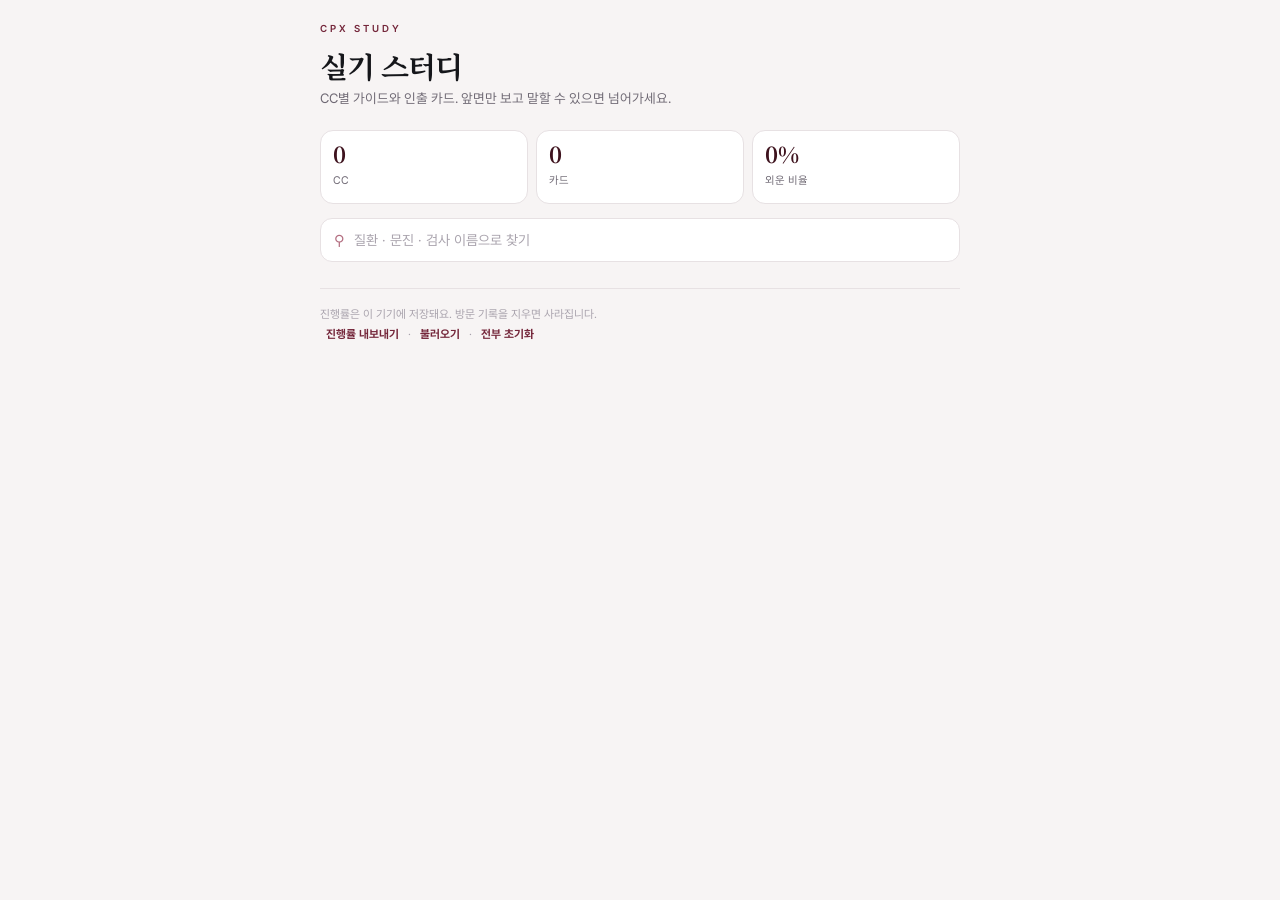
==== cards.html @ d7cd7d17 "Add files via upload" ====
<!doctype html>
<html lang="ko">
<head>
<meta charset="utf-8">
<meta name="viewport" content="width=device-width,initial-scale=1,viewport-fit=cover">
<meta name="theme-color" content="#F7F4F4">
<title>CPX Study — 카드</title>
<link rel="manifest" href="manifest.webmanifest">
<link rel="apple-touch-icon" href="icons/icon-192.png">
<meta name="apple-mobile-web-app-capable" content="yes">
<link rel="stylesheet" href="assets/style.css">
</head>
<body>

<div class="bar"><div class="in">
  <a class="bk" id="bk" href="index.html">&#8249;</a>
  <div><div class="ti" id="dTitle"></div><div class="sb" id="dCC"></div></div>
  <span class="rt"><b id="cur">1</b> / <span id="tot">1</span></span>
</div><div class="pips" id="pips"></div></div>

<div class="stage"><div class="card" id="card">
  <div class="face" id="face"></div>
  <div class="back">
    <div class="bh"><span class="g" id="bg"></span><span class="n" id="bn"></span>
      <span class="c" id="bc"></span></div>
    <div class="bd" id="bd"></div>
  </div>
</div></div>

<div class="bot">
  <div class="row">
    <button class="b ar" id="prev">&#8249;</button>
    <button class="b mn" id="flip">뒤집기</button>
    <button class="b ar" id="next">&#8250;</button>
  </div>
  <div class="row">
    <button class="b n" id="mNo">다시</button>
    <button class="b y" id="mYes">외웠다</button>
  </div>
  <div class="row">
    <button class="b sm" id="shuf">섞기</button>
    <button class="b sm" id="only">다시 볼 것만</button>
    <button class="b sm" id="rst">이 덱 초기화</button>
  </div>
</div>

<div class="fin" id="fin"><div class="in">
  <div class="n" id="finN"></div><h3 id="finT"></h3><p id="finP"></p>
  <div class="ls" id="finL"></div>
  <button class="b mn" id="finB" style="width:100%;margin-bottom:8px"></button>
  <button class="b" id="finH" style="width:100%">덱 목록으로</button>
</div></div>

<script type="module">
import { $, $$, loadIndex, loadCC, getCard, setCard, resetDeck, qs, registerSW }
  from './assets/store.js';
registerSW();

const ccId = qs('cc');
const dIdx = +(qs('d') || 0);
const startAt = qs('i') !== null ? +qs('i') : 0;
let meta = null, deckDef = null, base = [], deck = [], i = 0, only = false;
const card = $('#card');

(async () => {
  const idx = await loadIndex();
  idx.parts.forEach(p => p.ccs.forEach(c => { if (c.id === ccId) meta = c; }));
  if (!meta) { location.href = 'index.html'; return; }
  const data = await loadCC(ccId);
  deckDef = data.decks[dIdx];
  if (!deckDef) { location.href = 'decks.html?cc=' + ccId; return; }
  document.title = `${deckDef.t} — CPX ${meta.num}`;
  $('#dTitle').textContent = deckDef.t;
  $('#dCC').textContent = `CPX ${meta.num} ${meta.title}`;
  $('#bk').href = 'decks.html?cc=' + ccId;
  base = deckDef.cards.map((c, n) => ({ c, n }));
  deck = base.slice();
  i = Math.max(0, Math.min(startAt, deck.length - 1));
  draw();
})();

function pips() {
  $('#pips').innerHTML = deck.map((e, n) => {
    const s = getCard(ccId, dIdx, e.n);
    let k = '';
    if (s.ok === true) k = 'ok'; else if (s.ok === false) k = 'no'; else if (s.seen) k = 'seen';
    return `<i class="${k}${n === i ? ' cur' : ''}" data-n="${n}"></i>`;
  }).join('');
  $$('#pips i').forEach(p => p.addEventListener('click', () => { i = +p.dataset.n; draw(); }));
}
function draw() {
  const e = deck[i], c = e.c, s = getCard(ccId, dIdx, e.n), f = c.f;
  card.classList.remove('flip', 'ok', 'no');
  if (s.ok === true) card.classList.add('ok');
  if (s.ok === false) card.classList.add('no');
  $('#face').innerHTML =
    `<div class="kk">${f.kk}</div><div class="big ${f.cls}">${f.big}</div>` +
    (f.nm ? `<div class="nm">${f.nm}</div>` : '') +
    (f.mt ? `<div class="mt">${f.mt}</div>` : '') +
    `<div class="go">탭하면 답이 나와요</div>`;
  $('#bg').textContent = c.t; $('#bn').textContent = c.n || ''; $('#bc').textContent = c.c || '';
  $('#bd').innerHTML = (f.chips && f.chips.length
    ? `<div class="sum"><div class="sl">이 카드의 뼈대 ${f.chips.length}개</div>
       <div class="chips">${f.chips.map(x => `<span>${x}</span>`).join('')}</div></div>` : '') + c.b;
  $('#bd').scrollTop = 0;
  $('#cur').textContent = i + 1; $('#tot').textContent = deck.length;
  $('#prev').disabled = (i === 0); $('#next').disabled = (i === deck.length - 1);
  pips();
}
function flip() {
  card.classList.toggle('flip');
  if (card.classList.contains('flip')) {
    const e = deck[i], s = getCard(ccId, dIdx, e.n);
    setCard(ccId, dIdx, e.n, { seen: 1, ok: s.ok });
    pips();
  }
}
$('#face').addEventListener('click', flip);
$('#flip').addEventListener('click', flip);
function go(d) {
  if (i + d < 0 || i + d >= deck.length) { if (d > 0) finish(); return; }
  card.classList.add(d > 0 ? 'sL' : 'sR');
  setTimeout(() => { i += d; draw(); card.classList.remove('sL', 'sR'); }, 170);
}
$('#prev').addEventListener('click', () => go(-1));
$('#next').addEventListener('click', () => go(1));
function mark(v) {
  setCard(ccId, dIdx, deck[i].n, { seen: 1, ok: v });
  if (i === deck.length - 1) { pips(); finish(); } else go(1);
}
$('#mYes').addEventListener('click', () => mark(true));
$('#mNo').addEventListener('click', () => mark(false));

let x0 = null, y0 = null;
card.addEventListener('touchstart', e => { x0 = e.touches[0].clientX; y0 = e.touches[0].clientY; }, { passive: true });
card.addEventListener('touchend', e => {
  if (x0 === null) return;
  const dx = e.changedTouches[0].clientX - x0, dy = e.changedTouches[0].clientY - y0;
  if (Math.abs(dx) > 52 && Math.abs(dx) > Math.abs(dy) * 1.6) go(dx < 0 ? 1 : -1);
  x0 = null;
}, { passive: true });
document.addEventListener('keydown', e => {
  if (e.key === 'ArrowRight') go(1);
  if (e.key === 'ArrowLeft') go(-1);
  if (e.key === ' ') { e.preventDefault(); flip(); }
  if (e.key === 'Escape') location.href = 'decks.html?cc=' + ccId;
});

$('#shuf').addEventListener('click', () => {
  deck = deck.map(v => [Math.random(), v]).sort((a, b) => a[0] - b[0]).map(v => v[1]);
  i = 0; draw();
});
$('#only').addEventListener('click', () => {
  const f = base.filter(e => getCard(ccId, dIdx, e.n).ok === false);
  if (!only && !f.length) return;
  only = !only;
  $('#only').classList.toggle('act', only);
  deck = only ? f : base.slice(); i = 0; draw();
});
$('#rst').addEventListener('click', () => {
  resetDeck(ccId, dIdx);
  deck = base.slice(); i = 0; only = false;
  $('#only').classList.remove('act'); $('#fin').classList.remove('show'); draw();
});

function finish() {
  const bad = base.filter(e => getCard(ccId, dIdx, e.n).ok === false);
  const done = base.filter(e => getCard(ccId, dIdx, e.n).ok === true).length;
  $('#finN').textContent = Math.round(done / base.length * 100) + '%';
  $('#finT').textContent = bad.length ? '아직 안 붙은 카드가 있어요' : deckDef.t + ' 완주';
  $('#finP').textContent = bad.length
    ? '아래 카드만 다시 돌면 돼요. 앞면만 보고 전부 말할 수 있으면 넘어가세요.'
    : '섞기로 한 번 더 돌면 순서 의존이 빠져요.';
  $('#finL').innerHTML = bad.map(e => e.c.t).join(' · ');
  $('#finB').textContent = bad.length ? '다시 볼 것만 돌기' : '섞어서 한 번 더';
  $('#fin').classList.add('show');
}
$('#finB').addEventListener('click', () => {
  $('#fin').classList.remove('show');
  const bad = base.filter(e => getCard(ccId, dIdx, e.n).ok === false);
  if (bad.length) { only = true; $('#only').classList.add('act'); deck = bad; i = 0; draw(); }
  else $('#shuf').click();
});
$('#finH').addEventListener('click', () => location.href = 'decks.html?cc=' + ccId);
</script>
</body>
</html>
---- assets/style.css ----
/* 자체 호스팅 폰트 — 오프라인에서도 동일하게 보이도록 */
@font-face{font-family:'Pretendard';font-style:normal;font-weight:400;
  font-display:swap;src:url('fonts/Pretendard-400.woff2') format('woff2')}
@font-face{font-family:'Pretendard';font-style:normal;font-weight:500;
  font-display:swap;src:url('fonts/Pretendard-500.woff2') format('woff2')}
@font-face{font-family:'Pretendard';font-style:normal;font-weight:700;
  font-display:swap;src:url('fonts/Pretendard-700.woff2') format('woff2')}
@font-face{font-family:'Pretendard';font-style:normal;font-weight:800;
  font-display:swap;src:url('fonts/Pretendard-800.woff2') format('woff2')}
@font-face{font-family:'Noto Serif KR';font-style:normal;font-weight:500;
  font-display:swap;src:url('fonts/NotoSerifKR-500.woff2') format('woff2')}
@font-face{font-family:'Noto Serif KR';font-style:normal;font-weight:700;
  font-display:swap;src:url('fonts/NotoSerifKR-700.woff2') format('woff2')}

:root{
  --burg:#74263A; --burgD:#3E131E; --burgL:#B36E80;
  --ink:#15161A; --soft:#6E6873; --faint:#A8A2AC;
  --paper:#F7F4F4; --card:#FFF; --rule:#E7E1E3; --hair:#F2EDEF; --tint:#F8F0F2;
  --ok:#2C6B4C; --okB:#E9F3EE; --no:#B4553F; --noB:#FAEFEC;
  --sf:'Noto Serif KR',serif;
  --sn:'Pretendard','Pretendard Variable',-apple-system,BlinkMacSystemFont,system-ui,sans-serif;
}
*{box-sizing:border-box;-webkit-tap-highlight-color:transparent}
html,body{height:100%}
body{margin:0;background:var(--paper);color:var(--ink);font-family:var(--sn);
  font-size:16px;line-height:1.6;word-break:keep-all;
  display:flex;flex-direction:column;overflow:hidden}
button,input{font-family:inherit}
button{cursor:pointer;border:0;background:none;color:inherit}
a{color:inherit;text-decoration:none}
.hide{display:none!important}
.scroll{flex:1;overflow-y:auto;-webkit-overflow-scrolling:touch;
  padding:calc(20px + env(safe-area-inset-top)) 20px calc(26px + env(safe-area-inset-bottom))}
.w{max-width:640px;margin:0 auto}

/* ── 헤더 ── */
.bar{flex:0 0 auto;background:rgba(247,244,244,.94);backdrop-filter:saturate(180%) blur(14px);
  border-bottom:1px solid var(--rule);padding:calc(10px + env(safe-area-inset-top)) 20px 10px}
.bar .in{max-width:640px;margin:0 auto;display:flex;align-items:center;gap:10px}
.bk{font-size:20px;color:var(--burgD);line-height:1;padding-right:2px}
.bar .ti{font-family:var(--sf);font-size:14px;font-weight:700;letter-spacing:-.01em}
.bar .sb{font-size:11px;color:var(--faint);margin-top:-1px}
.bar .rt{margin-left:auto;font-size:12px;color:var(--soft);font-variant-numeric:tabular-nums}

/* ── 홈 ── */
.kick{font-size:10px;font-weight:800;letter-spacing:.3em;color:var(--burg)}
h1.big{font-family:var(--sf);font-size:29px;font-weight:700;margin:12px 0 5px;
  line-height:1.22;letter-spacing:-.025em}
.sub{color:var(--soft);font-size:13.5px;margin:0}
.ov{display:flex;gap:8px;margin:20px 0 8px}
.ov div{flex:1;background:#fff;border:1px solid var(--rule);border-radius:13px;padding:11px 12px}
.ov b{display:block;font-family:var(--sf);font-size:22px;font-weight:700;color:var(--burgD);line-height:1.1}
.ov span{font-size:11px;color:var(--soft)}
.search{display:flex;align-items:center;gap:8px;background:#fff;border:1px solid var(--rule);
  border-radius:12px;padding:10px 13px;margin:14px 0 20px}
.search input{flex:1;border:0;outline:0;font-size:14px;background:none;color:var(--ink)}
.search input::placeholder{color:var(--faint)}
.search .ic{color:var(--burgL);font-size:14px}
.parth{display:flex;align-items:baseline;gap:8px;margin:26px 0 10px}
.parth em{font-family:var(--sf);font-style:normal;font-size:11px;font-weight:700;
  color:var(--burgL);letter-spacing:.14em}
.parth h2{font-family:var(--sf);font-size:17px;font-weight:700;margin:0;letter-spacing:-.02em}
.parth .cnt{margin-left:auto;font-size:11px;color:var(--faint)}
.tile{display:block;width:100%;text-align:left;background:#fff;border:1px solid var(--rule);
  border-radius:16px;padding:15px 17px;margin-bottom:9px;position:relative}
.tile:active{transform:scale(.995)}
.tile .n{font-family:var(--sf);font-size:11.5px;font-weight:700;color:var(--burgL);letter-spacing:.14em}
.tile h3{font-family:var(--sf);font-size:19px;font-weight:700;margin:5px 0 3px;letter-spacing:-.02em}
.tile p{font-size:12.5px;color:var(--soft);margin:0 0 10px;line-height:1.5}
.tile .pb{height:3px;border-radius:2px;background:var(--hair);overflow:hidden}
.tile .pb i{display:block;height:100%;background:var(--burg);width:0;transition:width .3s}
.tile .mt{display:flex;justify-content:space-between;margin-top:6px;font-size:11px;
  color:var(--faint);font-variant-numeric:tabular-nums}
.tile.soon{opacity:.5}
.tile .acts{display:flex;gap:7px;margin-top:11px}
.tile .acts span{font-size:11.5px;font-weight:700;padding:6px 11px;border-radius:8px;
  border:1px solid var(--rule);color:var(--burg)}
.foot{margin-top:26px;padding-top:16px;border-top:1px solid var(--rule);
  font-size:11.5px;color:var(--faint);line-height:1.7}
.foot button{color:var(--burg);font-weight:700;font-size:11.5px}

/* ── 검색 결과 ── */
.hit{background:#fff;border:1px solid var(--rule);border-radius:12px;padding:12px 14px;margin-bottom:8px}
.hit .loc{font-size:10px;font-weight:800;letter-spacing:.14em;color:var(--burgL);margin-bottom:5px}
.hit .t{font-size:14px;font-weight:700;margin-bottom:3px}
.hit .x{font-size:12.5px;color:var(--soft);line-height:1.5}
.hit mark{background:var(--tint);color:var(--burg);font-weight:700;padding:0 2px;border-radius:3px}

/* ── 카드 ── */
.pips{max-width:640px;margin:10px auto 0;display:flex;gap:3px}
.pips i{flex:1;height:3px;border-radius:2px;background:var(--rule);cursor:pointer}
.pips i.seen{background:var(--burgL)}.pips i.ok{background:var(--ok)}
.pips i.no{background:var(--no)}.pips i.cur{background:var(--burgD)}
.stage{flex:1 1 auto;position:relative;padding:14px 20px 6px;min-height:0}
.card{max-width:640px;height:100%;margin:0 auto;background:var(--card);border:1px solid var(--rule);
  border-radius:20px;overflow:hidden;display:flex;flex-direction:column;
  transition:transform .2s,opacity .2s}
.card.sL{transform:translateX(-26px);opacity:0}.card.sR{transform:translateX(26px);opacity:0}
.card.ok{border-color:#CBE0D4}.card.no{border-color:#EDD6CF}
.face{flex:1;display:flex;flex-direction:column;justify-content:center;align-items:center;
  text-align:center;padding:22px;cursor:pointer;overflow-y:auto}
.face .kk{font-size:9.5px;font-weight:800;letter-spacing:.28em;color:var(--burgL)}
.face .big{font-family:var(--sf);font-weight:700;color:var(--burgD);line-height:1.08;
  letter-spacing:-.035em;margin:13px 0 6px}
.face .big.xl{font-size:clamp(52px,18vw,86px)}
.face .big.lg{font-size:clamp(25px,7vw,34px)}
.face .big.md{font-size:clamp(18px,4.8vw,23px);line-height:1.44;font-weight:500}
.face .nm{font-size:14px;font-weight:700}
.face .mt{margin-top:14px;font-size:12.5px;color:var(--soft)}
.face .mt b{color:var(--burg)}
.face .go{margin-top:18px;font-size:11px;color:var(--faint);border:1px solid var(--rule);
  border-radius:99px;padding:6px 14px}
.back{flex:1;display:none;flex-direction:column;min-height:0}
.card.flip .face{display:none}.card.flip .back{display:flex}
.bh{flex:0 0 auto;display:flex;align-items:baseline;gap:9px;padding:15px 19px 10px;
  border-bottom:1px solid var(--hair)}
.bh .g{font-family:var(--sf);font-size:21px;font-weight:700;color:var(--burgD);line-height:1.15}
.bh .n{font-size:12px;font-weight:700;color:var(--soft)}
.bh .c{margin-left:auto;font-size:11px;color:var(--faint)}
.bd{flex:1 1 auto;overflow-y:auto;-webkit-overflow-scrolling:touch;padding:2px 19px 18px}
.sum{padding:12px 0 3px;border-bottom:1px solid var(--hair);margin-bottom:4px}
.sum .sl{font-size:9.5px;font-weight:800;letter-spacing:.16em;color:var(--burgL);margin-bottom:8px}
.chips{display:flex;flex-wrap:wrap;gap:5px}
.chips span{font-size:11.5px;font-weight:700;color:var(--burg);background:var(--tint);
  border-radius:7px;padding:5px 9px}
.grp{padding:12px 0;border-bottom:1px solid var(--hair)}
.grp:last-child{border-bottom:0}
.grp .gl{display:flex;align-items:center;gap:7px;margin-bottom:5px}
.grp .gt{font-size:11.5px;font-weight:800;letter-spacing:.05em;color:var(--burg)}
.gd{font-size:8.5px;font-weight:800;letter-spacing:.14em;padding:2px 6px;border-radius:4px}
.gd.MUST{color:#fff;background:var(--burg)}
.gd.SHOULD{color:var(--burg);background:var(--tint)}
.gd.DROP{color:var(--faint);background:var(--hair)}
.say{font-family:var(--sf);font-size:15.5px;font-weight:500;line-height:1.56;
  color:var(--burgD);margin:0 0 5px;letter-spacing:-.01em}
.why{font-size:12.5px;color:var(--soft);line-height:1.55;margin:0}
.pp{font-size:13.5px;line-height:1.64;margin:0 0 9px}.pp b{color:var(--burg)}
.lead{font-family:var(--sf);font-size:17px;font-weight:600;line-height:1.55;
  color:var(--burgD);margin:12px 0 10px}
.kv{display:flex;gap:10px;padding:9px 0;border-bottom:1px solid var(--hair);font-size:13px}
.kv:last-child{border-bottom:0}
.kv b{flex:0 0 92px;color:var(--burg);font-weight:700;font-size:12px;padding-top:1px}
.ol{margin:3px 0 0;padding-left:18px}
.ol li{font-size:13px;line-height:1.58;margin-bottom:2px}
.note{margin-top:11px;padding:11px 13px;background:var(--tint);border-radius:10px;
  font-size:12.5px;line-height:1.55;color:var(--burgD)}
.note b{color:var(--burg)}
.bd table{border-collapse:collapse;width:100%;font-size:12.5px;margin:10px 0 6px}
.bd th{font-size:9.5px;font-weight:800;letter-spacing:.12em;color:var(--burg);text-align:left;
  padding:0 9px 5px 0;border-bottom:1.4px solid var(--burg)}
.bd td{padding:7px 9px 7px 0;border-bottom:1px solid var(--hair);vertical-align:top;line-height:1.5}
.bd figure{margin:10px 0 6px;text-align:center}
.bd figure svg{width:100%;height:auto}
.bd figcaption{font-size:11px;color:var(--soft);margin-top:5px}

/* ── 하단 컨트롤 ── */
.bot{flex:0 0 auto;padding:7px 20px calc(11px + env(safe-area-inset-bottom))}
.row{max-width:640px;margin:0 auto;display:flex;gap:7px}
.row+.row{margin-top:7px}
.b{flex:1;font-size:13px;font-weight:700;padding:12px 0;border-radius:12px;
  border:1px solid var(--rule);background:#fff;color:var(--soft);text-align:center}
.b.ar{flex:0 0 52px;font-size:17px;color:var(--burgD)}
.b.mn{background:var(--burgD);color:#fff;border-color:var(--burgD)}
.b.y{color:var(--ok);border-color:#CBE0D4;background:var(--okB)}
.b.n{color:var(--no);border-color:#EDD6CF;background:var(--noB)}
.b.sm{font-size:11.5px;font-weight:600;padding:8px 0}
.b.act{background:var(--burg);color:#fff;border-color:var(--burg)}
.b[disabled]{opacity:.32}

/* ── 완주 ── */
.fin{position:fixed;inset:0;background:rgba(247,244,244,.97);z-index:90;display:none;
  place-items:center;padding:26px}
.fin.show{display:grid}
.fin .in{max-width:400px;text-align:center;width:100%}
.fin .n{font-family:var(--sf);font-size:52px;font-weight:700;color:var(--burg);line-height:1}
.fin h3{font-family:var(--sf);font-size:19px;margin:12px 0 7px}
.fin p{font-size:13px;color:var(--soft);margin:0 0 16px;line-height:1.6}
.fin .ls{font-size:12.5px;color:var(--no);font-weight:700;margin-bottom:18px;line-height:1.7}

/* ── 가이드 뷰어 ── */
.frame{flex:1;border:0;width:100%;background:#fff}

/* ── 설치 안내 ── */
.install{position:fixed;left:14px;right:14px;bottom:calc(14px + env(safe-area-inset-bottom));
  z-index:80;background:#fff;border:1px solid var(--rule);border-radius:14px;
  padding:14px 16px;box-shadow:0 6px 24px rgba(0,0,0,.08);display:none}
.install.show{display:block}
.install p{margin:0 0 10px;font-size:13px;line-height:1.55}
.install b{color:var(--burg)}
.install .r{display:flex;gap:7px}
.install button{flex:1;font-size:12.5px;font-weight:700;padding:9px;border-radius:10px;
  border:1px solid var(--rule);background:#fff;color:var(--soft)}
.install button.p{background:var(--burgD);color:#fff;border-color:var(--burgD)}
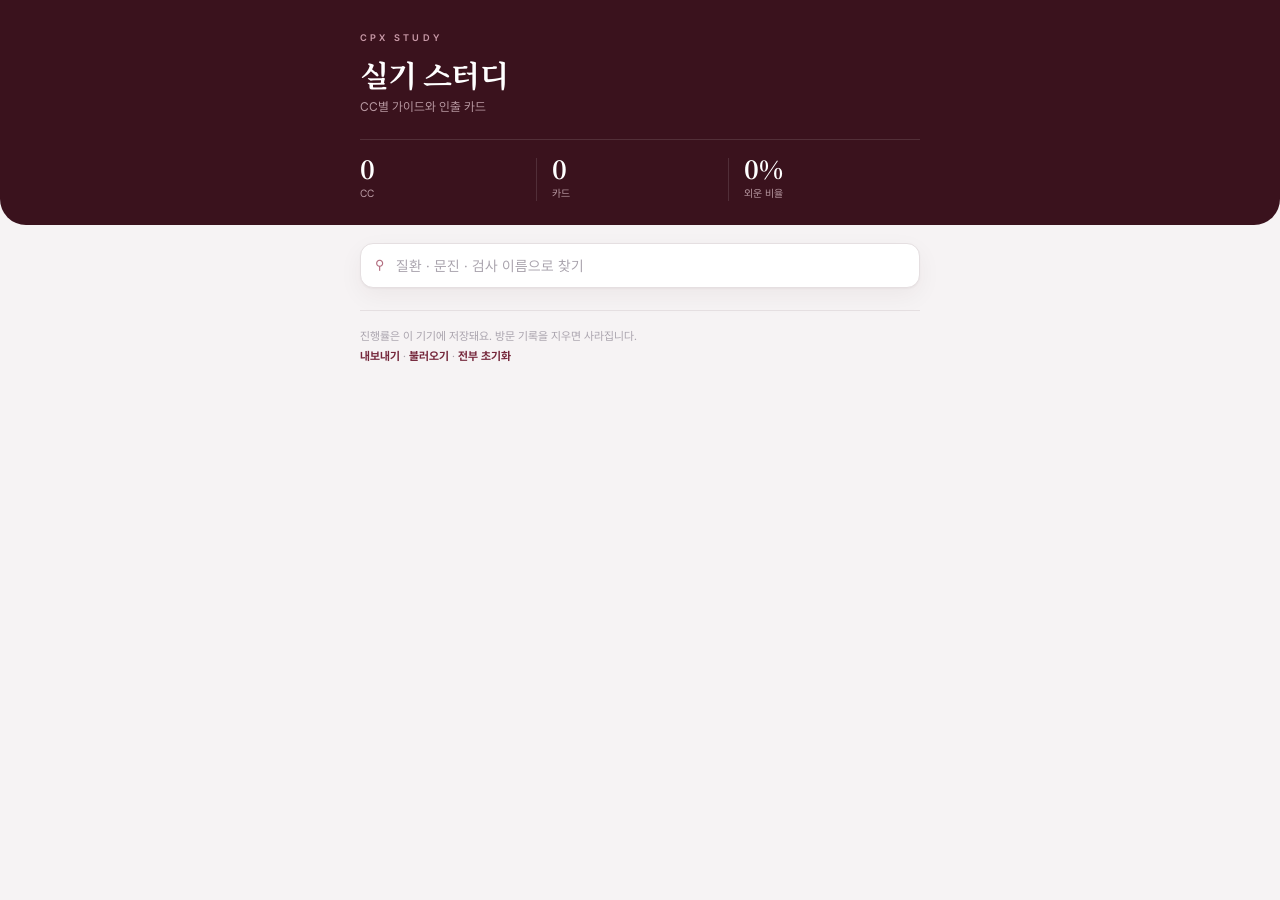
==== commit 48c5ba9c: "사이트 개편 ㅇㅇ" ====
--- a/cards.html
+++ b/cards.html
@@ -54,6 +54,8 @@
 <script type="module">
 import { $, $$, loadIndex, loadCC, getCard, setCard, resetDeck, qs, registerSW }
   from './assets/store.js';
+import { applyPrefOnly, highlight, zoomable } from './assets/enhance.js';
+applyPrefOnly();
 registerSW();
 
 const ccId = qs('cc');
@@ -93,15 +95,36 @@
   card.classList.remove('flip', 'ok', 'no');
   if (s.ok === true) card.classList.add('ok');
   if (s.ok === false) card.classList.add('no');
+  // 앞면 하단 지표 — mt 문자열의 "라벨 <b>값</b>" 을 칸으로 쪼갠다
+  let cells = [];
+  if (f.mt) {
+    const parts = f.mt.split('·');
+    parts.forEach(x => {
+      const m = x.match(/<b>(.*?)<\/b>/);
+      const lb = x.replace(/<[^>]*>/g, '').replace(/[0-9]+개?/g, '').trim();
+      if (m) cells.push([m[1], lb || '']);
+    });
+  }
+  const foot = cells.length >= 2
+    ? `<div class="foot3">${cells.slice(0, 3).map(c =>
+        `<div><b>${c[0]}</b><span>${c[1]}</span></div>`).join('')}</div>`
+    : '';
+  const wm = `<div class="wm">${deck[i].n + 1}</div>`;
   $('#face').innerHTML =
-    `<div class="kk">${f.kk}</div><div class="big ${f.cls}">${f.big}</div>` +
+    `<div class="ftop"><span class="kk">${f.kk}</span>
+       <span class="seq">${i + 1} / ${deck.length}</span></div>
+     <div class="fmid">` +
+    (f.cls === 'xl' ? `<div class="halo"><div class="big xl">${f.big}</div></div>`
+                    : `<div class="big ${f.cls}">${f.big}</div>`) +
     (f.nm ? `<div class="nm">${f.nm}</div>` : '') +
-    (f.mt ? `<div class="mt">${f.mt}</div>` : '') +
-    `<div class="go">탭하면 답이 나와요</div>`;
+    (!foot && f.mt ? `<div class="mt" style="margin-top:14px;font-size:12.5px;color:var(--soft)">${f.mt}</div>` : '') +
+    `<div class="go">탭하면 답이 나와요</div></div>` + foot + wm;
   $('#bg').textContent = c.t; $('#bn').textContent = c.n || ''; $('#bc').textContent = c.c || '';
   $('#bd').innerHTML = (f.chips && f.chips.length
     ? `<div class="sum"><div class="sl">이 카드의 뼈대 ${f.chips.length}개</div>
        <div class="chips">${f.chips.map(x => `<span>${x}</span>`).join('')}</div></div>` : '') + c.b;
+  highlight($('#bd'));
+  zoomable($('#bd'));
   $('#bd').scrollTop = 0;
   $('#cur').textContent = i + 1; $('#tot').textContent = deck.length;
   $('#prev').disabled = (i === 0); $('#next').disabled = (i === deck.length - 1);
--- a/assets/style.css
+++ b/assets/style.css
@@ -13,181 +13,418 @@
   font-display:swap;src:url('fonts/NotoSerifKR-700.woff2') format('woff2')}
 
 :root{
-  --burg:#74263A; --burgD:#3E131E; --burgL:#B36E80;
+  --burg:#74263A; --burgD:#3A121D; --burgL:#B36E80;
   --ink:#15161A; --soft:#6E6873; --faint:#A8A2AC;
-  --paper:#F7F4F4; --card:#FFF; --rule:#E7E1E3; --hair:#F2EDEF; --tint:#F8F0F2;
+  --paper:#F6F3F4; --card:#FFF; --rule:#E5DFE1; --hair:#F0EBED; --tint:#F8F0F2;
   --ok:#2C6B4C; --okB:#E9F3EE; --no:#B4553F; --noB:#FAEFEC;
   --sf:'Noto Serif KR',serif;
   --sn:'Pretendard','Pretendard Variable',-apple-system,BlinkMacSystemFont,system-ui,sans-serif;
+  --sh:0 1px 2px rgba(58,18,29,.04), 0 8px 24px rgba(58,18,29,.05);
 }
 *{box-sizing:border-box;-webkit-tap-highlight-color:transparent}
 html,body{height:100%}
 body{margin:0;background:var(--paper);color:var(--ink);font-family:var(--sn);
   font-size:16px;line-height:1.6;word-break:keep-all;
-  display:flex;flex-direction:column;overflow:hidden}
+  display:flex;flex-direction:column;overflow:hidden;-webkit-font-smoothing:antialiased}
 button,input{font-family:inherit}
-button{cursor:pointer;border:0;background:none;color:inherit}
+button{cursor:pointer;border:0;background:none;color:inherit;padding:0}
 a{color:inherit;text-decoration:none}
 .hide{display:none!important}
-.scroll{flex:1;overflow-y:auto;-webkit-overflow-scrolling:touch;
-  padding:calc(20px + env(safe-area-inset-top)) 20px calc(26px + env(safe-area-inset-bottom))}
-.w{max-width:640px;margin:0 auto}
-
-/* ── 헤더 ── */
-.bar{flex:0 0 auto;background:rgba(247,244,244,.94);backdrop-filter:saturate(180%) blur(14px);
-  border-bottom:1px solid var(--rule);padding:calc(10px + env(safe-area-inset-top)) 20px 10px}
-.bar .in{max-width:640px;margin:0 auto;display:flex;align-items:center;gap:10px}
-.bk{font-size:20px;color:var(--burgD);line-height:1;padding-right:2px}
-.bar .ti{font-family:var(--sf);font-size:14px;font-weight:700;letter-spacing:-.01em}
-.bar .sb{font-size:11px;color:var(--faint);margin-top:-1px}
-.bar .rt{margin-left:auto;font-size:12px;color:var(--soft);font-variant-numeric:tabular-nums}
-
-/* ── 홈 ── */
-.kick{font-size:10px;font-weight:800;letter-spacing:.3em;color:var(--burg)}
-h1.big{font-family:var(--sf);font-size:29px;font-weight:700;margin:12px 0 5px;
-  line-height:1.22;letter-spacing:-.025em}
-.sub{color:var(--soft);font-size:13.5px;margin:0}
-.ov{display:flex;gap:8px;margin:20px 0 8px}
-.ov div{flex:1;background:#fff;border:1px solid var(--rule);border-radius:13px;padding:11px 12px}
-.ov b{display:block;font-family:var(--sf);font-size:22px;font-weight:700;color:var(--burgD);line-height:1.1}
-.ov span{font-size:11px;color:var(--soft)}
-.search{display:flex;align-items:center;gap:8px;background:#fff;border:1px solid var(--rule);
-  border-radius:12px;padding:10px 13px;margin:14px 0 20px}
-.search input{flex:1;border:0;outline:0;font-size:14px;background:none;color:var(--ink)}
+.scroll{flex:1;overflow-y:auto;-webkit-overflow-scrolling:touch}
+.w{max-width:600px;margin:0 auto;padding:0 20px}
+
+/* ═══ 히어로 ═══ */
+.hero{background:var(--burgD);color:#fff;
+  padding:calc(30px + env(safe-area-inset-top)) 0 22px;border-radius:0 0 26px 26px}
+.hero .kick{font-size:9.5px;font-weight:800;letter-spacing:.34em;color:#C99AA8}
+.hero h1{font-family:var(--sf);font-size:30px;font-weight:700;letter-spacing:-.03em;
+  margin:11px 0 5px;line-height:1.2}
+.hero .subt{font-size:12.5px;color:#B99AA3;margin:0}
+.hero .stats{display:flex;margin-top:22px;border-top:1px solid rgba(255,255,255,.12);padding-top:16px}
+.hero .stats div{flex:1;position:relative}
+.hero .stats div+div{padding-left:16px}
+.hero .stats div+div::before{content:"";position:absolute;left:0;top:2px;bottom:2px;
+  width:1px;background:rgba(255,255,255,.12)}
+.hero .stats b{display:block;font-family:var(--sf);font-size:25px;font-weight:700;
+  line-height:1;letter-spacing:-.02em}
+.hero .stats span{font-size:10.5px;color:#B99AA3;margin-top:5px;display:block}
+
+/* ═══ 검색 ═══ */
+.search{display:flex;align-items:center;gap:9px;background:var(--card);border:1px solid var(--rule);
+  border-radius:13px;padding:11px 14px;margin:18px 0 6px;box-shadow:var(--sh)}
+.search input{flex:1;border:0;outline:0;font-size:14.5px;background:none;color:var(--ink)}
 .search input::placeholder{color:var(--faint)}
-.search .ic{color:var(--burgL);font-size:14px}
-.parth{display:flex;align-items:baseline;gap:8px;margin:26px 0 10px}
-.parth em{font-family:var(--sf);font-style:normal;font-size:11px;font-weight:700;
-  color:var(--burgL);letter-spacing:.14em}
-.parth h2{font-family:var(--sf);font-size:17px;font-weight:700;margin:0;letter-spacing:-.02em}
-.parth .cnt{margin-left:auto;font-size:11px;color:var(--faint)}
-.tile{display:block;width:100%;text-align:left;background:#fff;border:1px solid var(--rule);
-  border-radius:16px;padding:15px 17px;margin-bottom:9px;position:relative}
-.tile:active{transform:scale(.995)}
-.tile .n{font-family:var(--sf);font-size:11.5px;font-weight:700;color:var(--burgL);letter-spacing:.14em}
-.tile h3{font-family:var(--sf);font-size:19px;font-weight:700;margin:5px 0 3px;letter-spacing:-.02em}
-.tile p{font-size:12.5px;color:var(--soft);margin:0 0 10px;line-height:1.5}
-.tile .pb{height:3px;border-radius:2px;background:var(--hair);overflow:hidden}
-.tile .pb i{display:block;height:100%;background:var(--burg);width:0;transition:width .3s}
-.tile .mt{display:flex;justify-content:space-between;margin-top:6px;font-size:11px;
-  color:var(--faint);font-variant-numeric:tabular-nums}
-.tile.soon{opacity:.5}
-.tile .acts{display:flex;gap:7px;margin-top:11px}
-.tile .acts span{font-size:11.5px;font-weight:700;padding:6px 11px;border-radius:8px;
-  border:1px solid var(--rule);color:var(--burg)}
-.foot{margin-top:26px;padding-top:16px;border-top:1px solid var(--rule);
-  font-size:11.5px;color:var(--faint);line-height:1.7}
-.foot button{color:var(--burg);font-weight:700;font-size:11.5px}
-
-/* ── 검색 결과 ── */
-.hit{background:#fff;border:1px solid var(--rule);border-radius:12px;padding:12px 14px;margin-bottom:8px}
-.hit .loc{font-size:10px;font-weight:800;letter-spacing:.14em;color:var(--burgL);margin-bottom:5px}
-.hit .t{font-size:14px;font-weight:700;margin-bottom:3px}
+.search .ic{color:var(--burgL);font-size:13px}
+
+/* ═══ 파트 머리 ═══ */
+.parth{display:flex;align-items:center;gap:9px;margin:30px 0 2px}
+.parth em{font-family:var(--sf);font-style:normal;font-size:10px;font-weight:700;
+  color:var(--burgL);letter-spacing:.2em}
+.parth h2{font-family:var(--sf);font-size:16px;font-weight:700;margin:0;letter-spacing:-.02em}
+.parth .cnt{margin-left:auto;font-size:10.5px;color:var(--faint);font-variant-numeric:tabular-nums}
+
+/* ═══ CC 행 ═══ */
+.ccbox{background:var(--card);border:1px solid var(--rule);border-radius:16px;overflow:hidden;
+  box-shadow:var(--sh);margin-top:12px}
+.ccrow{display:flex;align-items:center;gap:14px;width:100%;text-align:left;
+  padding:15px 16px;border-top:1px solid var(--hair)}
+.ccrow:first-child{border-top:0}
+.ccrow:active{background:var(--tint)}
+.ccrow .no{font-family:var(--sf);font-size:20px;font-weight:700;color:var(--burg);
+  line-height:1;letter-spacing:-.03em;flex:0 0 46px;text-align:right;font-variant-numeric:tabular-nums}
+.ccrow .mid{flex:1;min-width:0}
+.ccrow .mid b{display:block;font-family:var(--sf);font-size:16.5px;font-weight:700;
+  letter-spacing:-.02em;line-height:1.35}
+.ccrow .mid span{display:block;font-size:11.5px;color:var(--faint);margin-top:1px}
+.ccrow.soon{opacity:.45}
+
+.ring{flex:0 0 40px;width:40px;height:40px;border-radius:50%;display:grid;place-items:center;
+  position:relative;background:conic-gradient(var(--burg) 0deg, var(--hair) 0deg)}
+.ring::after{content:"";position:absolute;inset:4px;border-radius:50%;background:var(--card)}
+.ring b{position:relative;z-index:1;font-size:10px;font-weight:800;color:var(--burg);
+  font-variant-numeric:tabular-nums}
+.ring.big{flex:0 0 62px;width:62px;height:62px}
+.ring.big::after{inset:6px}
+.ring.big b{font-size:14px}
+
+/* ═══ 상단 바 ═══ */
+.bar{flex:0 0 auto;background:var(--burgD);color:#fff;padding:calc(11px + env(safe-area-inset-top)) 0 0}
+.bar .in{max-width:600px;margin:0 auto;padding:0 20px 11px;display:flex;align-items:center;gap:11px}
+.bar .bk{font-size:19px;color:#D9BFC7;line-height:1;flex:0 0 auto}
+.bar .ti{font-family:var(--sf);font-size:15px;font-weight:700;letter-spacing:-.02em;line-height:1.25}
+.bar .sb{font-size:10.5px;color:#B08E99;margin-top:1px}
+.bar .rt{margin-left:auto;font-size:12px;color:#D9BFC7;font-variant-numeric:tabular-nums}
+.bar .rt b{color:#fff}
+.pbar{height:2.5px;background:rgba(255,255,255,.14)}
+.pbar i{display:block;height:100%;background:#E7C6D0;width:0;transition:width .35s}
+
+/* ═══ CC 허브 ═══ */
+.hub{background:var(--burgD);color:#fff;padding:2px 0 26px}
+.hub .in{max-width:600px;margin:0 auto;padding:0 20px;display:flex;align-items:flex-end;gap:16px}
+.hub .no{font-family:var(--sf);font-size:52px;font-weight:700;line-height:.9;
+  letter-spacing:-.04em;color:#E7C6D0}
+.hub .mid{flex:1;min-width:0}
+.hub h1{font-family:var(--sf);font-size:24px;font-weight:700;margin:0;letter-spacing:-.025em}
+.hub .en{font-size:11.5px;color:#B08E99;margin-top:3px}
+.hub .ring{background:conic-gradient(#E7C6D0 0deg, rgba(255,255,255,.16) 0deg)}
+.hub .ring::after{background:var(--burgD)}
+.hub .ring b{color:#fff}
+
+.duo{display:flex;gap:10px;margin:-16px 0 0;position:relative;z-index:2}
+.duo a{flex:1;background:var(--card);border:1px solid var(--rule);border-radius:16px;
+  padding:15px 15px 13px;box-shadow:var(--sh)}
+.duo .lb{font-size:9.5px;font-weight:800;letter-spacing:.2em;color:var(--burgL)}
+.duo h3{font-family:var(--sf);font-size:18px;font-weight:700;margin:6px 0 3px;letter-spacing:-.02em}
+.duo p{font-size:11.5px;color:var(--soft);margin:0 0 10px}
+.duo .pb{height:3px;border-radius:2px;background:var(--hair);overflow:hidden}
+.duo .pb i{display:block;height:100%;background:var(--burg);width:0}
+.duo .pc{font-size:10.5px;color:var(--faint);margin-top:5px;font-variant-numeric:tabular-nums}
+
+.lbox{background:var(--card);border:1px solid var(--rule);border-radius:16px;overflow:hidden;
+  box-shadow:var(--sh);margin-top:12px}
+.lrow{display:flex;align-items:center;gap:13px;width:100%;text-align:left;
+  padding:14px 16px;border-top:1px solid var(--hair)}
+.lrow:first-child{border-top:0}
+.lrow:active{background:var(--tint)}
+.lrow .idx{font-family:var(--sf);font-size:11px;font-weight:700;color:var(--burgL);
+  letter-spacing:.14em;flex:0 0 36px}
+.lrow .mid{flex:1;min-width:0}
+.lrow .mid b{display:block;font-family:var(--sf);font-size:15.5px;font-weight:700;
+  letter-spacing:-.015em;line-height:1.35}
+.lrow .mid span{display:block;font-size:11.5px;color:var(--soft);margin-top:2px;
+  overflow:hidden;text-overflow:ellipsis;white-space:nowrap}
+.lrow .end{flex:0 0 auto;text-align:right}
+.lrow .end .n{font-size:10.5px;color:var(--faint);font-variant-numeric:tabular-nums}
+.lrow .end .mini{width:32px;height:3px;border-radius:2px;background:var(--hair);
+  margin-top:5px;overflow:hidden}
+.lrow .end .mini i{display:block;height:100%;background:var(--burg);width:0}
+.lrow.done .mid b{color:var(--ok)}
+.seclabel{font-size:9.5px;font-weight:800;letter-spacing:.2em;color:var(--burgL);margin:26px 0 0}
+.foot{margin:22px 0 30px;padding-top:15px;border-top:1px solid var(--rule);
+  font-size:11.5px;color:var(--faint);line-height:1.75}
+.foot a,.foot button{color:var(--burg);font-weight:700;font-size:11.5px}
+
+/* ═══ 검색 결과 ═══ */
+.hit{display:block;background:var(--card);border:1px solid var(--rule);border-radius:13px;
+  padding:13px 15px;margin-bottom:8px;box-shadow:var(--sh)}
+.hit .loc{font-size:9.5px;font-weight:800;letter-spacing:.16em;color:var(--burgL);margin-bottom:5px}
+.hit .t{font-size:14.5px;font-weight:700;margin-bottom:3px}
 .hit .x{font-size:12.5px;color:var(--soft);line-height:1.5}
 .hit mark{background:var(--tint);color:var(--burg);font-weight:700;padding:0 2px;border-radius:3px}
 
-/* ── 카드 ── */
-.pips{max-width:640px;margin:10px auto 0;display:flex;gap:3px}
-.pips i{flex:1;height:3px;border-radius:2px;background:var(--rule);cursor:pointer}
-.pips i.seen{background:var(--burgL)}.pips i.ok{background:var(--ok)}
-.pips i.no{background:var(--no)}.pips i.cur{background:var(--burgD)}
-.stage{flex:1 1 auto;position:relative;padding:14px 20px 6px;min-height:0}
-.card{max-width:640px;height:100%;margin:0 auto;background:var(--card);border:1px solid var(--rule);
-  border-radius:20px;overflow:hidden;display:flex;flex-direction:column;
+/* ═══ 카드 ═══ */
+.pips{max-width:600px;margin:0 auto;padding:9px 20px 0;display:flex;gap:3px}
+.pips{padding-bottom:10px}
+.pips i{flex:1;height:3px;border-radius:2px;background:rgba(255,255,255,.18);cursor:pointer}
+.pips i.seen{background:#B36E80}
+.pips i.ok{background:#7FBF9F}
+.pips i.no{background:#E0A08E}
+.pips i.cur{background:#fff}
+.stage{flex:1 1 auto;position:relative;padding:13px 20px 6px;min-height:0}
+.card{max-width:600px;height:100%;margin:0 auto;background:var(--card);border:1px solid var(--rule);
+  border-radius:22px;overflow:hidden;box-shadow:var(--sh);display:flex;flex-direction:column;
   transition:transform .2s,opacity .2s}
 .card.sL{transform:translateX(-26px);opacity:0}.card.sR{transform:translateX(26px);opacity:0}
-.card.ok{border-color:#CBE0D4}.card.no{border-color:#EDD6CF}
-.face{flex:1;display:flex;flex-direction:column;justify-content:center;align-items:center;
-  text-align:center;padding:22px;cursor:pointer;overflow-y:auto}
-.face .kk{font-size:9.5px;font-weight:800;letter-spacing:.28em;color:var(--burgL)}
-.face .big{font-family:var(--sf);font-weight:700;color:var(--burgD);line-height:1.08;
-  letter-spacing:-.035em;margin:13px 0 6px}
-.face .big.xl{font-size:clamp(52px,18vw,86px)}
-.face .big.lg{font-size:clamp(25px,7vw,34px)}
-.face .big.md{font-size:clamp(18px,4.8vw,23px);line-height:1.44;font-weight:500}
-.face .nm{font-size:14px;font-weight:700}
-.face .mt{margin-top:14px;font-size:12.5px;color:var(--soft)}
-.face .mt b{color:var(--burg)}
-.face .go{margin-top:18px;font-size:11px;color:var(--faint);border:1px solid var(--rule);
-  border-radius:99px;padding:6px 14px}
+.card.ok{border-color:#BFDACB}.card.no{border-color:#E9CDC5}
+
+.face{flex:1;display:flex;flex-direction:column;cursor:pointer;position:relative;overflow:hidden}
+.face .ftop{flex:0 0 auto;padding:18px 20px 0;display:flex;align-items:center;gap:8px}
+.face .kk{font-size:9.5px;font-weight:800;letter-spacing:.24em;color:var(--burgL)}
+.face .seq{margin-left:auto;font-size:10.5px;color:var(--faint);font-variant-numeric:tabular-nums}
+.face .fmid{flex:1;display:flex;flex-direction:column;justify-content:center;align-items:center;
+  text-align:center;padding:8px 24px;overflow-y:auto}
+.face .big{font-family:var(--sf);font-weight:700;color:var(--burgD);line-height:1.1;
+  letter-spacing:-.035em;margin:0 0 8px}
+.face .big.xl{font-size:clamp(56px,19vw,92px);line-height:1}
+.face .big.lg{font-size:clamp(24px,6.6vw,32px)}
+.face .big.md{font-size:clamp(17px,4.6vw,22px);line-height:1.48;font-weight:500;color:var(--ink)}
+.face .nm{font-size:14px;font-weight:700;color:var(--ink)}
+.face .go{margin-top:20px;font-size:10.5px;color:var(--faint);border:1px solid var(--rule);
+  border-radius:99px;padding:6px 15px}
+.face .foot3{flex:0 0 auto;display:flex;border-top:1px solid var(--hair)}
+.face .foot3 div{flex:1;padding:12px 8px;text-align:center;position:relative}
+.face .foot3 div+div::before{content:"";position:absolute;left:0;top:12px;bottom:12px;
+  width:1px;background:var(--hair)}
+.face .foot3 b{display:block;font-family:var(--sf);font-size:17px;font-weight:700;
+  color:var(--burg);line-height:1}
+.face .foot3 span{display:block;font-size:9.5px;color:var(--faint);margin-top:4px}
+.face .wm{position:absolute;right:-14px;bottom:60px;font-family:var(--sf);font-size:118px;
+  font-weight:700;color:var(--burg);opacity:.035;line-height:1;pointer-events:none}
+
 .back{flex:1;display:none;flex-direction:column;min-height:0}
-.card.flip .face{display:none}.card.flip .back{display:flex}
-.bh{flex:0 0 auto;display:flex;align-items:baseline;gap:9px;padding:15px 19px 10px;
-  border-bottom:1px solid var(--hair)}
-.bh .g{font-family:var(--sf);font-size:21px;font-weight:700;color:var(--burgD);line-height:1.15}
-.bh .n{font-size:12px;font-weight:700;color:var(--soft)}
-.bh .c{margin-left:auto;font-size:11px;color:var(--faint)}
-.bd{flex:1 1 auto;overflow-y:auto;-webkit-overflow-scrolling:touch;padding:2px 19px 18px}
-.sum{padding:12px 0 3px;border-bottom:1px solid var(--hair);margin-bottom:4px}
+.card.flip .face{display:none}
+.card.flip .back{display:flex}
+.bh{flex:0 0 auto;background:var(--tint);padding:14px 19px;display:flex;align-items:baseline;
+  gap:9px;border-bottom:1px solid var(--rule)}
+.bh .g{font-family:var(--sf);font-size:20px;font-weight:700;color:var(--burgD);line-height:1.2}
+.bh .n{font-size:12px;font-weight:700;color:var(--burgL)}
+.bh .c{margin-left:auto;font-size:10.5px;color:var(--burgL)}
+.bd{flex:1 1 auto;overflow-y:auto;-webkit-overflow-scrolling:touch;padding:4px 19px 20px}
+.sum{padding:13px 0 4px;border-bottom:1px solid var(--hair);margin-bottom:6px}
 .sum .sl{font-size:9.5px;font-weight:800;letter-spacing:.16em;color:var(--burgL);margin-bottom:8px}
 .chips{display:flex;flex-wrap:wrap;gap:5px}
 .chips span{font-size:11.5px;font-weight:700;color:var(--burg);background:var(--tint);
-  border-radius:7px;padding:5px 9px}
-.grp{padding:12px 0;border-bottom:1px solid var(--hair)}
+  border-radius:8px;padding:5px 10px}
+
+/* ═══ 본문 요소 ═══ */
+.grp{padding:13px 0;border-bottom:1px solid var(--hair)}
 .grp:last-child{border-bottom:0}
 .grp .gl{display:flex;align-items:center;gap:7px;margin-bottom:5px}
 .grp .gt{font-size:11.5px;font-weight:800;letter-spacing:.05em;color:var(--burg)}
-.gd{font-size:8.5px;font-weight:800;letter-spacing:.14em;padding:2px 6px;border-radius:4px}
+.gd{font-size:8.5px;font-weight:800;letter-spacing:.14em;padding:2px 6px;border-radius:5px}
 .gd.MUST{color:#fff;background:var(--burg)}
 .gd.SHOULD{color:var(--burg);background:var(--tint)}
 .gd.DROP{color:var(--faint);background:var(--hair)}
-.say{font-family:var(--sf);font-size:15.5px;font-weight:500;line-height:1.56;
+.say{font-family:var(--sf);font-size:15.5px;font-weight:500;line-height:1.58;
   color:var(--burgD);margin:0 0 5px;letter-spacing:-.01em}
-.why{font-size:12.5px;color:var(--soft);line-height:1.55;margin:0}
-.pp{font-size:13.5px;line-height:1.64;margin:0 0 9px}.pp b{color:var(--burg)}
-.lead{font-family:var(--sf);font-size:17px;font-weight:600;line-height:1.55;
-  color:var(--burgD);margin:12px 0 10px}
-.kv{display:flex;gap:10px;padding:9px 0;border-bottom:1px solid var(--hair);font-size:13px}
+.why{font-size:12.5px;color:var(--soft);line-height:1.58;margin:0}
+.pp{font-size:14px;line-height:1.7;margin:0 0 10px}.pp b{color:var(--burg)}
+.lead{font-family:var(--sf);font-size:17.5px;font-weight:700;line-height:1.5;
+  color:var(--burgD);margin:12px 0 10px;letter-spacing:-.02em}
+.kv{display:flex;gap:12px;padding:10px 0;border-bottom:1px solid var(--hair);font-size:13.5px}
 .kv:last-child{border-bottom:0}
-.kv b{flex:0 0 92px;color:var(--burg);font-weight:700;font-size:12px;padding-top:1px}
+.kv b{flex:0 0 88px;color:var(--burg);font-weight:700;font-size:11.5px;padding-top:2px}
 .ol{margin:3px 0 0;padding-left:18px}
-.ol li{font-size:13px;line-height:1.58;margin-bottom:2px}
-.note{margin-top:11px;padding:11px 13px;background:var(--tint);border-radius:10px;
-  font-size:12.5px;line-height:1.55;color:var(--burgD)}
+.ol li{font-size:13.5px;line-height:1.6;margin-bottom:2px}
+.note{margin-top:12px;padding:12px 14px;background:var(--tint);border-radius:12px;
+  font-size:12.5px;line-height:1.6;color:var(--burgD)}
 .note b{color:var(--burg)}
-.bd table{border-collapse:collapse;width:100%;font-size:12.5px;margin:10px 0 6px}
-.bd th{font-size:9.5px;font-weight:800;letter-spacing:.12em;color:var(--burg);text-align:left;
-  padding:0 9px 5px 0;border-bottom:1.4px solid var(--burg)}
-.bd td{padding:7px 9px 7px 0;border-bottom:1px solid var(--hair);vertical-align:top;line-height:1.5}
-.bd figure{margin:10px 0 6px;text-align:center}
-.bd figure svg{width:100%;height:auto}
-.bd figcaption{font-size:11px;color:var(--soft);margin-top:5px}
-
-/* ── 하단 컨트롤 ── */
+.tw{overflow-x:auto;-webkit-overflow-scrolling:touch;margin:11px 0 15px}
+.tw table,.bd table{border-collapse:collapse;width:100%;font-size:12.5px}
+.tw th,.bd th{font-size:9.5px;font-weight:800;letter-spacing:.12em;color:var(--burg);
+  text-align:left;padding:0 10px 6px 0;border-bottom:1.5px solid var(--burg);white-space:nowrap}
+.tw td,.bd td{padding:8px 10px 8px 0;border-bottom:1px solid var(--hair);
+  vertical-align:top;line-height:1.5}
+.tw td.k,.bd td.k{font-weight:700;white-space:nowrap}
+.tw td.s,.tw td.rz,.bd td.s,.bd td.rz{color:var(--soft)}
+.tw td.dx,.bd td.dx{font-weight:700}
+figure{margin:12px 0 6px;text-align:center}
+figure svg{width:100%;height:auto;border-radius:10px}
+figcaption{font-size:11px;color:var(--soft);margin-top:6px}
+
+/* ═══ 하단 컨트롤 ═══ */
 .bot{flex:0 0 auto;padding:7px 20px calc(11px + env(safe-area-inset-bottom))}
-.row{max-width:640px;margin:0 auto;display:flex;gap:7px}
+.row{max-width:600px;margin:0 auto;display:flex;gap:7px}
 .row+.row{margin-top:7px}
-.b{flex:1;font-size:13px;font-weight:700;padding:12px 0;border-radius:12px;
-  border:1px solid var(--rule);background:#fff;color:var(--soft);text-align:center}
-.b.ar{flex:0 0 52px;font-size:17px;color:var(--burgD)}
+.b{flex:1;font-size:13px;font-weight:700;padding:13px 0;border-radius:13px;
+  border:1px solid var(--rule);background:var(--card);color:var(--soft);text-align:center;box-shadow:var(--sh)}
+.b.ar{flex:0 0 50px;font-size:17px;color:var(--burgD)}
 .b.mn{background:var(--burgD);color:#fff;border-color:var(--burgD)}
-.b.y{color:var(--ok);border-color:#CBE0D4;background:var(--okB)}
-.b.n{color:var(--no);border-color:#EDD6CF;background:var(--noB)}
-.b.sm{font-size:11.5px;font-weight:600;padding:8px 0}
+.b.y{color:var(--ok);border-color:#BFDACB;background:var(--okB)}
+.b.n{color:var(--no);border-color:#E9CDC5;background:var(--noB)}
+.b.sm{font-size:11.5px;font-weight:600;padding:9px 0;box-shadow:none}
 .b.act{background:var(--burg);color:#fff;border-color:var(--burg)}
-.b[disabled]{opacity:.32}
-
-/* ── 완주 ── */
-.fin{position:fixed;inset:0;background:rgba(247,244,244,.97);z-index:90;display:none;
+.b[disabled]{opacity:.3}
+
+/* ═══ 완주 ═══ */
+.fin{position:fixed;inset:0;background:rgba(246,243,244,.97);z-index:90;display:none;
   place-items:center;padding:26px}
 .fin.show{display:grid}
 .fin .in{max-width:400px;text-align:center;width:100%}
-.fin .n{font-family:var(--sf);font-size:52px;font-weight:700;color:var(--burg);line-height:1}
-.fin h3{font-family:var(--sf);font-size:19px;margin:12px 0 7px}
-.fin p{font-size:13px;color:var(--soft);margin:0 0 16px;line-height:1.6}
-.fin .ls{font-size:12.5px;color:var(--no);font-weight:700;margin-bottom:18px;line-height:1.7}
-
-/* ── 가이드 뷰어 ── */
+.fin .n{font-family:var(--sf);font-size:56px;font-weight:700;color:var(--burg);
+  line-height:1;letter-spacing:-.04em}
+.fin h3{font-family:var(--sf);font-size:19px;margin:13px 0 7px;letter-spacing:-.02em}
+.fin p{font-size:13px;color:var(--soft);margin:0 0 16px;line-height:1.65}
+.fin .ls{font-size:12.5px;color:var(--no);font-weight:700;margin-bottom:18px;line-height:1.75}
+
+/* ═══ 학습모드 ═══ */
+.partband{background:var(--burgD);color:#fff;padding:16px 0 20px;margin:0 0 18px;
+  border-radius:0 0 22px 22px}
+.partband .in{max-width:600px;margin:0 auto;padding:0 20px}
+.partband .tg{display:inline-block;font-size:9.5px;font-weight:800;letter-spacing:.22em;
+  color:#C99AA8;border:1px solid rgba(231,198,208,.35);border-radius:99px;padding:4px 11px}
+.partband h2{font-family:var(--sf);font-size:22px;font-weight:700;margin:11px 0 7px;
+  letter-spacing:-.025em;line-height:1.26}
+.partband p{font-size:12.5px;color:#B99AA3;line-height:1.65;margin:0}
+.tools{display:flex;gap:7px;margin:0 0 14px}
+.tbtn{font-size:11.5px;font-weight:700;color:var(--burg);background:var(--card);
+  border:1px solid var(--rule);border-radius:99px;padding:7px 14px;box-shadow:var(--sh)}
+.tbtn:active{background:var(--tint)}
+
+.acc{background:var(--card);border:1px solid var(--rule);border-radius:16px;margin-bottom:10px;
+  overflow:hidden;box-shadow:var(--sh)}
+.acc.read{border-color:#BFDACB}
+.ah{display:flex;align-items:center;gap:11px;width:100%;text-align:left;padding:15px 16px}
+.ah .sq{flex:0 0 26px;height:26px;border-radius:8px;background:var(--tint);display:grid;
+  place-items:center;font-family:var(--sf);font-size:12px;font-weight:700;color:var(--burg)}
+.acc.open .ah .sq{background:var(--burg);color:#fff}
+.acc.read .ah .sq{background:var(--okB);color:var(--ok)}
+.ah .at{flex:1;font-family:var(--sf);font-size:16px;font-weight:700;letter-spacing:-.02em;line-height:1.4}
+.ah .cv{font-size:10px;color:var(--burgL);transition:transform .2s;flex:0 0 10px}
+.acc.open .ah .cv{transform:rotate(90deg)}
+.ab{display:none;padding:0 17px 17px}
+.acc.open .ab{display:block}
+.rsub{font-size:12.5px;color:var(--soft);margin:0 0 13px}
+.rp{font-size:14.5px;line-height:1.75;margin:0 0 .82em}
+.rp b{color:var(--burg)}
+.rp .rsub{display:block;color:var(--soft);font-size:12.5px}
+.rp .rnote{display:block;background:var(--tint);border-radius:12px;padding:12px 14px;
+  font-size:13px;line-height:1.62;color:var(--burgD)}
+.rq{margin:13px 0 17px;padding:2px 0 2px 16px;border-left:2.5px solid var(--burg)}
+.rq .who{font-size:9px;font-weight:800;letter-spacing:.2em;color:var(--burg);margin-bottom:6px}
+.rq p{font-size:14px;line-height:1.64;margin:0 0 .22em;font-style:italic}
+
+.ask{border-top:1px solid var(--hair)}
+.ask:first-child{border-top:0}
+.ask .q{display:flex;align-items:flex-start;gap:10px;width:100%;text-align:left;
+  padding:14px 0;font-size:14.5px;font-weight:700;line-height:1.52;color:var(--burgD)}
+.ask .q .mk{flex:0 0 22px;height:22px;border-radius:7px;background:var(--tint);color:var(--burg);
+  font-size:10.5px;font-weight:800;display:grid;place-items:center;margin-top:1px}
+.ask.open .q .mk{background:var(--burg);color:#fff}
+.ask .q b{font-family:var(--sf);font-weight:700}
+.ask .q em{font-style:normal}
+.ask .q .en{font-size:11px;color:var(--faint);font-weight:500;margin-left:3px}
+.ask .q .gd{margin-left:auto;flex:0 0 auto}
+.ask .a{display:none;padding:0 0 12px 32px}
+.ask.open .a{display:block}
+.ask .a .rp:last-child{margin-bottom:0}
+.si2 .a .why{font-size:13px;color:var(--soft);line-height:1.62;margin:0 0 10px}
+.si2 .a .say{font-family:var(--sf);font-size:15.5px;font-weight:500;line-height:1.56;
+  color:var(--burgD);padding-left:14px;border-left:2.5px solid var(--burg);margin:0 0 12px}
+.mark{display:block;width:100%;margin-top:15px;padding:11px;border-radius:12px;
+  border:1px solid var(--rule);background:var(--card);color:var(--soft);font-size:12.5px;font-weight:700}
+.acc.read .mark{color:var(--ok);border-color:#BFDACB;background:var(--okB)}
+
+#body ul.plain,.bd ul.plain{list-style:none;margin:9px 0 15px;padding:0}
+#body ul.plain li,.bd ul.plain li{padding:10px 0;border-bottom:1px solid var(--hair);
+  font-size:13.5px;line-height:1.62}
+#body ul.plain li:first-child,.bd ul.plain li:first-child{border-top:1.5px solid var(--burg)}
+#body ul.plain .g,.bd ul.plain .g{font-size:8.5px;font-weight:800;letter-spacing:.14em;
+  color:var(--burg);margin-left:5px}
+#body ul.deduct{list-style:none;margin:11px 0 15px;padding:9px 0;
+  border-top:1.5px solid var(--burg);border-bottom:1px solid var(--rule)}
+#body ul.deduct li{padding:7px 0 7px 15px;text-indent:-15px;font-size:13.5px;line-height:1.58}
+#body ul.deduct li::before{content:"\2013\00a0\00a0";color:var(--burg);font-weight:700}
+#body ol.flow{list-style:none;counter-reset:fl;margin:11px 0 15px;padding:0}
+#body ol.flow li{counter-increment:fl;position:relative;padding:10px 0 10px 28px;
+  border-bottom:1px solid var(--hair);font-size:13.5px;line-height:1.58}
+#body ol.flow li:first-child{border-top:1.5px solid var(--burg)}
+#body ol.flow li::before{content:counter(fl);position:absolute;left:0;top:10px;
+  font-family:var(--sf);font-size:13px;font-weight:700;color:var(--burg)}
+#body ol.flow .pos{font-size:9px;font-weight:800;letter-spacing:.14em;color:var(--burg);
+  display:block;margin-bottom:2px}
+#body .recall,.bd .recall{margin:15px 0;padding:14px 15px;background:var(--tint);border-radius:13px}
+#body .recall .lb,.bd .recall .lb{font-size:9px;font-weight:800;letter-spacing:.18em;
+  color:var(--burg);margin-bottom:8px}
+#body .recall p,.bd .recall p{font-size:13.5px;margin:0 0 .4em;padding-left:16px;
+  text-indent:-16px;line-height:1.62;color:var(--burgD)}
+#body .recall p::before,.bd .recall p::before{content:"Q\00a0\00a0";font-weight:700;color:var(--burg)}
+.rdl{margin:6px 0 12px}
+.rdl dt{font-size:9.5px;font-weight:800;letter-spacing:.16em;color:var(--burg);margin-top:13px}
+.rdl dd{margin:4px 0 0;font-size:14px;line-height:1.62}
+
 .frame{flex:1;border:0;width:100%;background:#fff}
 
-/* ── 설치 안내 ── */
 .install{position:fixed;left:14px;right:14px;bottom:calc(14px + env(safe-area-inset-bottom));
-  z-index:80;background:#fff;border:1px solid var(--rule);border-radius:14px;
-  padding:14px 16px;box-shadow:0 6px 24px rgba(0,0,0,.08);display:none}
+  z-index:80;background:var(--burgD);color:#fff;border-radius:16px;padding:15px 17px;
+  box-shadow:0 8px 30px rgba(58,18,29,.28);display:none}
 .install.show{display:block}
-.install p{margin:0 0 10px;font-size:13px;line-height:1.55}
-.install b{color:var(--burg)}
+.install p{margin:0 0 11px;font-size:13px;line-height:1.6;color:#E8D5DA}
+.install b{color:#fff}
 .install .r{display:flex;gap:7px}
-.install button{flex:1;font-size:12.5px;font-weight:700;padding:9px;border-radius:10px;
-  border:1px solid var(--rule);background:#fff;color:var(--soft)}
-.install button.p{background:var(--burgD);color:#fff;border-color:var(--burgD)}
+.install button{flex:1;font-size:12.5px;font-weight:700;padding:10px;border-radius:11px;
+  border:1px solid rgba(255,255,255,.25);background:transparent;color:#E8D5DA}
+.install button.p{background:#fff;color:var(--burgD);border-color:#fff}
+
+
+/* ═══ 카드 앞면 후광 ═══ */
+.halo{width:min(56vw,208px);aspect-ratio:1;border-radius:34%;background:var(--tint);
+  display:grid;place-items:center;margin:0 auto 12px}
+.halo .big{margin:0!important}
+
+/* ═══ 보기 설정 · 숫자 칩 · 확대 ═══ */
+.vwrap{margin-left:auto;display:flex}
+.vset{display:flex;gap:7px}
+.vset button{font-size:11px;font-weight:700;color:var(--soft);background:var(--card);
+  border:1px solid var(--rule);border-radius:99px;padding:7px 12px}
+.vset button:active{background:var(--tint);color:var(--burg)}
+.num{display:inline-block;background:var(--tint);color:var(--burg);font-weight:700;
+  border-radius:5px;padding:0 4px;margin:0 1px;font-variant-numeric:tabular-nums}
+.rp b,.pp b{background:linear-gradient(transparent 58%, var(--tint) 58%);
+  padding:0 2px;border-radius:2px}
+figure{position:relative;cursor:zoom-in}
+.zhint{position:absolute;right:9px;top:9px;font-size:9.5px;font-weight:700;
+  color:var(--burgL);background:var(--card);border:1px solid var(--rule);
+  border-radius:99px;padding:3px 9px;opacity:.9;pointer-events:none}
+.zoom{position:fixed;inset:0;z-index:120;background:rgba(20,17,20,.94);display:none;
+  flex-direction:column;justify-content:center;padding:calc(12px + env(safe-area-inset-top)) 12px
+  calc(12px + env(safe-area-inset-bottom))}
+.zoom.show{display:flex}
+.zt{display:flex;align-items:center;gap:12px;color:#E8DFE2;font-size:12px;padding:0 4px 10px}
+.zt button{margin-left:auto;font-size:12.5px;font-weight:700;color:#fff;
+  border:1px solid rgba(255,255,255,.3);border-radius:99px;padding:7px 15px}
+.zs{overflow:auto;-webkit-overflow-scrolling:touch;background:#fff;
+  border-radius:14px;padding:10px;display:flex;align-items:flex-start;
+  max-height:calc(100vh - 190px);margin:auto 0}
+.zs svg{width:100%;height:auto;transform-origin:top left}
+.zc{display:flex;gap:7px;padding-top:10px}
+.zc button{flex:1;font-size:13px;font-weight:700;color:#fff;
+  border:1px solid rgba(255,255,255,.28);border-radius:12px;padding:11px}
+
+/* ═══ 글자 크기 ═══ */
+:root[data-size="s"] #body,:root[data-size="s"] .bd{zoom:.93}
+:root[data-size="l"] #body,:root[data-size="l"] .bd{zoom:1.13}
+
+/* ═══ 다크 모드 ═══ */
+:root[data-theme="dark"]{
+  --paper:#141114; --card:#1C171A; --ink:#EFE9EB; --soft:#A79EA3; --faint:#7B7378;
+  --rule:#332B2F; --hair:#282124; --tint:#2C1F24;
+  --burg:#DFA0B0; --burgD:#241A1E; --burgL:#C48CA0;
+  --ok:#7FBF9F; --okB:#1E2B24; --no:#E0A08E; --noB:#2E211D;
+  --sh:0 1px 2px rgba(0,0,0,.3), 0 8px 24px rgba(0,0,0,.4);
+}
+:root[data-theme="dark"] .hero,
+:root[data-theme="dark"] .bar,
+:root[data-theme="dark"] .hub,
+:root[data-theme="dark"] .partband{background:#1F171B}
+:root[data-theme="dark"] .gd.MUST{color:#241A1E}
+:root[data-theme="dark"] .b.mn{background:var(--burg);color:#241A1E;border-color:var(--burg)}
+:root[data-theme="dark"] .acc.open .ah .sq{color:#241A1E}
+:root[data-theme="dark"] .ask.open .q .mk{color:#241A1E}
+:root[data-theme="dark"] .zs{background:#F6F3F4}
+:root[data-theme="dark"] .b.ar{color:var(--ink)}
+:root[data-theme="dark"] .bh{background:#241A1E}
+:root[data-theme="dark"] figure svg{opacity:.94}
+:root[data-theme="dark"] .zhint{background:rgba(28,23,26,.9);color:#DFA0B0;
+  border-color:rgba(255,255,255,.2)}
+:root[data-theme="dark"] figure svg{filter:none}
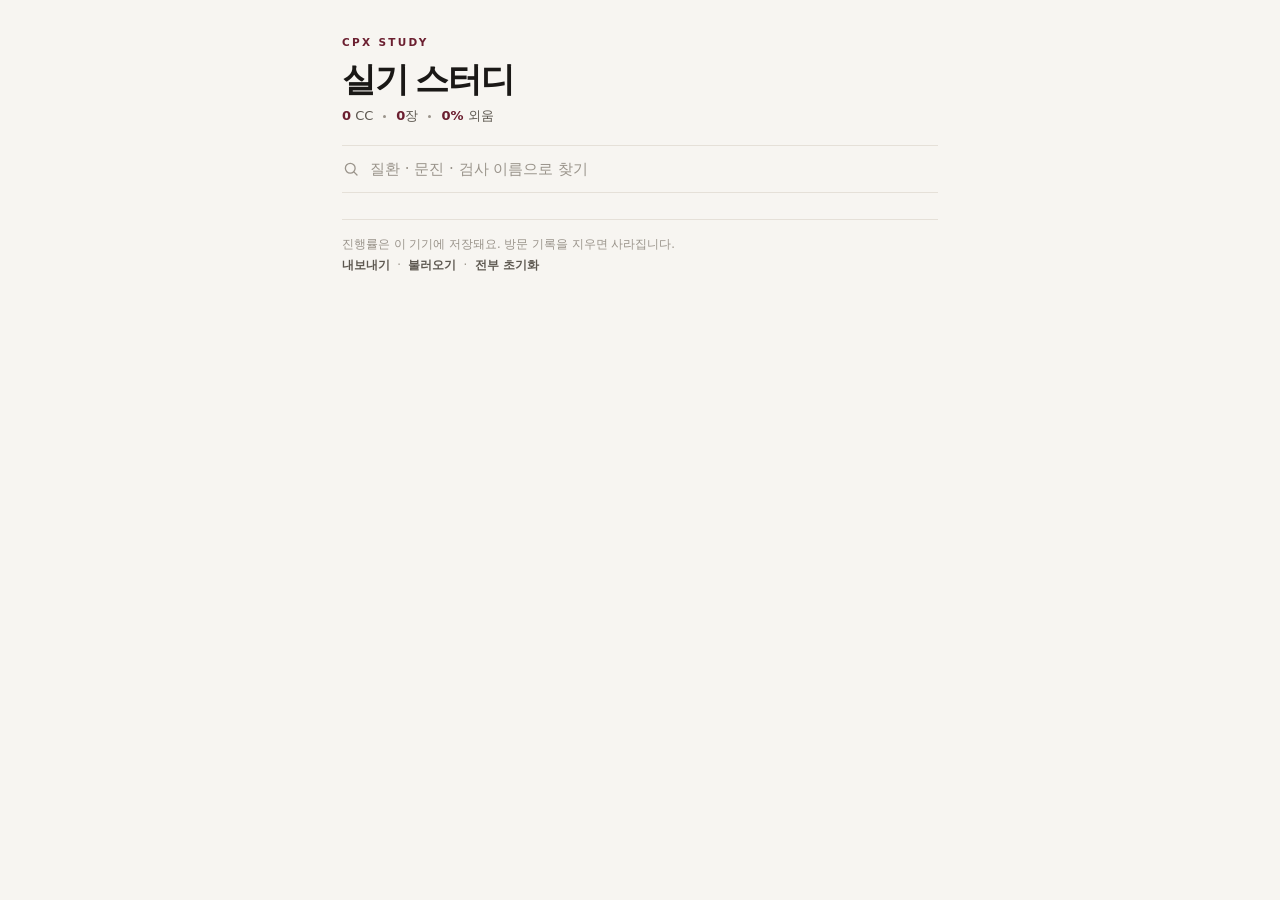
==== commit d2700509: "사이트개편" ====
--- a/cards.html
+++ b/cards.html
@@ -3,8 +3,8 @@
 <head>
 <meta charset="utf-8">
 <meta name="viewport" content="width=device-width,initial-scale=1,viewport-fit=cover">
-<meta name="theme-color" content="#F7F4F4">
-<title>CPX Study — 카드</title>
+<meta name="theme-color" content="#F7F5F1">
+<title>CPX Study</title>
 <link rel="manifest" href="manifest.webmanifest">
 <link rel="apple-touch-icon" href="icons/icon-192.png">
 <meta name="apple-mobile-web-app-capable" content="yes">
@@ -12,54 +12,53 @@
 </head>
 <body>
 
-<div class="bar"><div class="in">
-  <a class="bk" id="bk" href="index.html">&#8249;</a>
-  <div><div class="ti" id="dTitle"></div><div class="sb" id="dCC"></div></div>
-  <span class="rt"><b id="cur">1</b> / <span id="tot">1</span></span>
-</div><div class="pips" id="pips"></div></div>
+<div class="bar">
+  <div class="in">
+    <a class="bk" id="bk"></a>
+    <div><div class="ti" id="dTitle"></div><div class="sb" id="dCC"></div></div>
+    <span class="rt"><b id="cur">1</b> / <span id="tot">1</span></span>
+    <button class="ib" id="more" aria-label="메뉴"></button>
+  </div>
+  <div class="pips" id="pips"></div>
+</div>
 
 <div class="stage"><div class="card" id="card">
-  <div class="face" id="face"></div>
-  <div class="back">
-    <div class="bh"><span class="g" id="bg"></span><span class="n" id="bn"></span>
-      <span class="c" id="bc"></span></div>
+  <div class="f face" id="face"></div>
+  <div class="f back">
+    <div class="bh"><span class="g" id="bg"></span><span class="n" id="bn"></span><span class="c" id="bc"></span></div>
     <div class="bd" id="bd"></div>
   </div>
 </div></div>
 
 <div class="bot">
-  <div class="row">
-    <button class="b ar" id="prev">&#8249;</button>
-    <button class="b mn" id="flip">뒤집기</button>
-    <button class="b ar" id="next">&#8250;</button>
+  <div class="brow">
+    <button class="btn ic" id="prev"></button>
+    <button class="btn pri" id="flip"><span id="iflip"></span>뒤집기</button>
+    <button class="btn ic" id="next"></button>
   </div>
-  <div class="row">
-    <button class="b n" id="mNo">다시</button>
-    <button class="b y" id="mYes">외웠다</button>
-  </div>
-  <div class="row">
-    <button class="b sm" id="shuf">섞기</button>
-    <button class="b sm" id="only">다시 볼 것만</button>
-    <button class="b sm" id="rst">이 덱 초기화</button>
+  <div class="brow">
+    <button class="btn no" id="mNo">다시</button>
+    <button class="btn ok" id="mYes"><span id="ick"></span>외웠다</button>
   </div>
 </div>
 
 <div class="fin" id="fin"><div class="in">
   <div class="n" id="finN"></div><h3 id="finT"></h3><p id="finP"></p>
   <div class="ls" id="finL"></div>
-  <button class="b mn" id="finB" style="width:100%;margin-bottom:8px"></button>
-  <button class="b" id="finH" style="width:100%">덱 목록으로</button>
+  <button class="btn pri" id="finB"></button>
+  <button class="btn" id="finH">덱 목록으로</button>
 </div></div>
 
 <script type="module">
-import { $, $$, loadIndex, loadCC, getCard, setCard, resetDeck, qs, registerSW }
-  from './assets/store.js';
+import { $, $$, loadIndex, loadCC, getCard, setCard, resetDeck, qs, registerSW } from './assets/store.js';
+import { ICON, sheet, toast } from './assets/ui.js';
 import { applyPrefOnly, highlight, zoomable } from './assets/enhance.js';
-applyPrefOnly();
-registerSW();
+applyPrefOnly(); registerSW();
+$('#bk').innerHTML = ICON.back; $('#more').innerHTML = ICON.more;
+$('#prev').innerHTML = ICON.prev; $('#next').innerHTML = ICON.next;
+$('#iflip').innerHTML = ICON.flip; $('#ick').innerHTML = ICON.check;
 
-const ccId = qs('cc');
-const dIdx = +(qs('d') || 0);
+const ccId = qs('cc'), dIdx = +(qs('d') || 0);
 const startAt = qs('i') !== null ? +qs('i') : 0;
 let meta = null, deckDef = null, base = [], deck = [], i = 0, only = false;
 const card = $('#card');
@@ -73,7 +72,7 @@
   if (!deckDef) { location.href = 'decks.html?cc=' + ccId; return; }
   document.title = `${deckDef.t} — CPX ${meta.num}`;
   $('#dTitle').textContent = deckDef.t;
-  $('#dCC').textContent = `CPX ${meta.num} ${meta.title}`;
+  $('#dCC').textContent = `CPX ${meta.num} · ${meta.title}`;
   $('#bk').href = 'decks.html?cc=' + ccId;
   base = deckDef.cards.map((c, n) => ({ c, n }));
   deck = base.slice();
@@ -84,47 +83,42 @@
 function pips() {
   $('#pips').innerHTML = deck.map((e, n) => {
     const s = getCard(ccId, dIdx, e.n);
-    let k = '';
-    if (s.ok === true) k = 'ok'; else if (s.ok === false) k = 'no'; else if (s.seen) k = 'seen';
+    let k = s.ok === true ? 'ok' : s.ok === false ? 'no' : s.seen ? 'seen' : '';
     return `<i class="${k}${n === i ? ' cur' : ''}" data-n="${n}"></i>`;
   }).join('');
-  $$('#pips i').forEach(p => p.addEventListener('click', () => { i = +p.dataset.n; draw(); }));
+  $$('#pips i').forEach(p => p.onclick = () => { i = +p.dataset.n; draw(); });
 }
+
+function stats(mt) {
+  const cells = [];
+  (mt || '').split('·').forEach(x => {
+    const m = x.match(/<b>(.*?)<\/b>/);
+    if (m) cells.push([m[1].replace(/개$/, ''), x.replace(/<[^>]*>/g, '').replace(/[0-9]+개?/g, '').trim()]);
+  });
+  return cells.length >= 2
+    ? `<div class="foot3">${cells.slice(0, 3).map(c => `<div><b>${c[0]}</b><span>${c[1]}</span></div>`).join('')}</div>`
+    : '';
+}
+
 function draw() {
   const e = deck[i], c = e.c, s = getCard(ccId, dIdx, e.n), f = c.f;
   card.classList.remove('flip', 'ok', 'no');
   if (s.ok === true) card.classList.add('ok');
   if (s.ok === false) card.classList.add('no');
-  // 앞면 하단 지표 — mt 문자열의 "라벨 <b>값</b>" 을 칸으로 쪼갠다
-  let cells = [];
-  if (f.mt) {
-    const parts = f.mt.split('·');
-    parts.forEach(x => {
-      const m = x.match(/<b>(.*?)<\/b>/);
-      const lb = x.replace(/<[^>]*>/g, '').replace(/[0-9]+개?/g, '').trim();
-      if (m) cells.push([m[1], lb || '']);
-    });
-  }
-  const foot = cells.length >= 2
-    ? `<div class="foot3">${cells.slice(0, 3).map(c =>
-        `<div><b>${c[0]}</b><span>${c[1]}</span></div>`).join('')}</div>`
-    : '';
-  const wm = `<div class="wm">${deck[i].n + 1}</div>`;
+  const foot = stats(f.mt);
   $('#face').innerHTML =
-    `<div class="ftop"><span class="kk">${f.kk}</span>
-       <span class="seq">${i + 1} / ${deck.length}</span></div>
-     <div class="fmid">` +
-    (f.cls === 'xl' ? `<div class="halo"><div class="big xl">${f.big}</div></div>`
-                    : `<div class="big ${f.cls}">${f.big}</div>`) +
-    (f.nm ? `<div class="nm">${f.nm}</div>` : '') +
-    (!foot && f.mt ? `<div class="mt" style="margin-top:14px;font-size:12.5px;color:var(--soft)">${f.mt}</div>` : '') +
-    `<div class="go">탭하면 답이 나와요</div></div>` + foot + wm;
+    `<div class="top"><span class="lab">${f.kk}</span><span class="seq">${i + 1} / ${deck.length}</span></div>
+     <div class="mid">
+       <div class="big ${f.cls}">${f.big}</div>
+       ${f.nm ? `<div class="dash"></div><div class="nm">${f.nm}</div>` : ''}
+       ${(!foot && f.mt) ? `<div class="mt">${f.mt}</div>` : ''}
+       <div class="hint">${ICON.flip} 탭하면 답이 나와요</div>
+     </div>${foot}`;
   $('#bg').textContent = c.t; $('#bn').textContent = c.n || ''; $('#bc').textContent = c.c || '';
   $('#bd').innerHTML = (f.chips && f.chips.length
-    ? `<div class="sum"><div class="sl">이 카드의 뼈대 ${f.chips.length}개</div>
+    ? `<div class="sum"><span class="lab">이 카드의 뼈대 ${f.chips.length}</span>
        <div class="chips">${f.chips.map(x => `<span>${x}</span>`).join('')}</div></div>` : '') + c.b;
-  highlight($('#bd'));
-  zoomable($('#bd'));
+  highlight($('#bd')); zoomable($('#bd'));
   $('#bd').scrollTop = 0;
   $('#cur').textContent = i + 1; $('#tot').textContent = deck.length;
   $('#prev').disabled = (i === 0); $('#next').disabled = (i === deck.length - 1);
@@ -134,25 +128,21 @@
   card.classList.toggle('flip');
   if (card.classList.contains('flip')) {
     const e = deck[i], s = getCard(ccId, dIdx, e.n);
-    setCard(ccId, dIdx, e.n, { seen: 1, ok: s.ok });
-    pips();
+    setCard(ccId, dIdx, e.n, { seen: 1, ok: s.ok }); pips();
   }
 }
-$('#face').addEventListener('click', flip);
-$('#flip').addEventListener('click', flip);
+$('#face').onclick = flip; $('#flip').onclick = flip;
 function go(d) {
   if (i + d < 0 || i + d >= deck.length) { if (d > 0) finish(); return; }
   card.classList.add(d > 0 ? 'sL' : 'sR');
   setTimeout(() => { i += d; draw(); card.classList.remove('sL', 'sR'); }, 170);
 }
-$('#prev').addEventListener('click', () => go(-1));
-$('#next').addEventListener('click', () => go(1));
+$('#prev').onclick = () => go(-1); $('#next').onclick = () => go(1);
 function mark(v) {
   setCard(ccId, dIdx, deck[i].n, { seen: 1, ok: v });
   if (i === deck.length - 1) { pips(); finish(); } else go(1);
 }
-$('#mYes').addEventListener('click', () => mark(true));
-$('#mNo').addEventListener('click', () => mark(false));
+$('#mYes').onclick = () => mark(true); $('#mNo').onclick = () => mark(false);
 
 let x0 = null, y0 = null;
 card.addEventListener('touchstart', e => { x0 = e.touches[0].clientX; y0 = e.touches[0].clientY; }, { passive: true });
@@ -163,28 +153,25 @@
   x0 = null;
 }, { passive: true });
 document.addEventListener('keydown', e => {
-  if (e.key === 'ArrowRight') go(1);
-  if (e.key === 'ArrowLeft') go(-1);
+  if (e.key === 'ArrowRight') go(1); if (e.key === 'ArrowLeft') go(-1);
   if (e.key === ' ') { e.preventDefault(); flip(); }
   if (e.key === 'Escape') location.href = 'decks.html?cc=' + ccId;
 });
 
-$('#shuf').addEventListener('click', () => {
-  deck = deck.map(v => [Math.random(), v]).sort((a, b) => a[0] - b[0]).map(v => v[1]);
-  i = 0; draw();
-});
-$('#only').addEventListener('click', () => {
+/* 메뉴 시트 */
+function shuffle() { deck = deck.map(v => [Math.random(), v]).sort((a, b) => a[0] - b[0]).map(v => v[1]); i = 0; draw(); toast('섞었어요'); }
+function onlyBad() {
   const f = base.filter(e => getCard(ccId, dIdx, e.n).ok === false);
-  if (!only && !f.length) return;
-  only = !only;
-  $('#only').classList.toggle('act', only);
-  deck = only ? f : base.slice(); i = 0; draw();
-});
-$('#rst').addEventListener('click', () => {
-  resetDeck(ccId, dIdx);
-  deck = base.slice(); i = 0; only = false;
-  $('#only').classList.remove('act'); $('#fin').classList.remove('show'); draw();
-});
+  if (!only && !f.length) { toast('다시 볼 카드가 없어요'); return; }
+  only = !only; deck = only ? f : base.slice(); i = 0; draw();
+  toast(only ? `다시 볼 것 ${f.length}장` : '전체로 돌아왔어요');
+}
+function reset() { resetDeck(ccId, dIdx); deck = base.slice(); i = 0; only = false; $('#fin').classList.remove('show'); draw(); toast('초기화했어요'); }
+$('#more').onclick = () => sheet(deckDef.t, [
+  { icon: ICON.shuffle, label: '섞기', on: shuffle },
+  { icon: ICON.filter, label: only ? '전체 보기' : '다시 볼 것만', on: onlyBad },
+  { icon: ICON.reset, label: '이 덱 초기화', on: reset, danger: true },
+]);
 
 function finish() {
   const bad = base.filter(e => getCard(ccId, dIdx, e.n).ok === false);
@@ -198,13 +185,12 @@
   $('#finB').textContent = bad.length ? '다시 볼 것만 돌기' : '섞어서 한 번 더';
   $('#fin').classList.add('show');
 }
-$('#finB').addEventListener('click', () => {
+$('#finB').onclick = () => {
   $('#fin').classList.remove('show');
   const bad = base.filter(e => getCard(ccId, dIdx, e.n).ok === false);
-  if (bad.length) { only = true; $('#only').classList.add('act'); deck = bad; i = 0; draw(); }
-  else $('#shuf').click();
-});
-$('#finH').addEventListener('click', () => location.href = 'decks.html?cc=' + ccId);
+  if (bad.length) { only = true; deck = bad; i = 0; draw(); } else shuffle();
+};
+$('#finH').onclick = () => location.href = 'decks.html?cc=' + ccId;
 </script>
 </body>
 </html>
--- a/assets/style.css
+++ b/assets/style.css
@@ -12,419 +12,431 @@
 @font-face{font-family:'Noto Serif KR';font-style:normal;font-weight:700;
   font-display:swap;src:url('fonts/NotoSerifKR-700.woff2') format('woff2')}
 
+/* ═══════════════════════════════════════════════════════════
+   CPX Study — design system  (paper · ink · wine)
+   구조는 괘선과 여백으로. 면은 딱 필요한 곳만. 숫자는 세리프로 크게.
+   ═══════════════════════════════════════════════════════════ */
+
 :root{
-  --burg:#74263A; --burgD:#3A121D; --burgL:#B36E80;
-  --ink:#15161A; --soft:#6E6873; --faint:#A8A2AC;
-  --paper:#F6F3F4; --card:#FFF; --rule:#E5DFE1; --hair:#F0EBED; --tint:#F8F0F2;
-  --ok:#2C6B4C; --okB:#E9F3EE; --no:#B4553F; --noB:#FAEFEC;
+  --paper:#F7F5F1;  --surface:#FFFFFF;
+  --ink:#1A1816;    --ink2:#5D5850;   --ink3:#9A948B;
+  --rule:#E5E0D8;   --rule2:#EFEBE4;
+  --wine:#6B1F30;   --wine2:#8E3A4C;  --wine-ink:#3B1019; --wine-bg:#F5ECEE;
+  --ok:#2E6B4E;     --ok-bg:#E8F0EB;
+  --no:#A64B37;     --no-bg:#F6E8E3;
   --sf:'Noto Serif KR',serif;
   --sn:'Pretendard','Pretendard Variable',-apple-system,BlinkMacSystemFont,system-ui,sans-serif;
-  --sh:0 1px 2px rgba(58,18,29,.04), 0 8px 24px rgba(58,18,29,.05);
+  --sh:0 1px 1px rgba(26,24,22,.03), 0 10px 30px -12px rgba(26,24,22,.14);
+  --sh2:0 2px 4px rgba(26,24,22,.04), 0 24px 48px -20px rgba(26,24,22,.22);
+  --ease:cubic-bezier(.2,.7,.2,1);
+  --col:640px; --gut:22px;
 }
+:root[data-theme="dark"]{
+  --paper:#141210;  --surface:#1C1917;
+  --ink:#EEE9E2;    --ink2:#A8A198;   --ink3:#6E6860;
+  --rule:#2E2A26;   --rule2:#26221E;
+  --wine:#D9A0AE;   --wine2:#C48696;  --wine-ink:#EEDDE2; --wine-bg:#2B1F22;
+  --ok:#8CC5A6;     --ok-bg:#1E2B24;
+  --no:#E0A08E;     --no-bg:#2F221D;
+  --sh:0 1px 1px rgba(0,0,0,.3), 0 10px 30px -12px rgba(0,0,0,.6);
+  --sh2:0 2px 4px rgba(0,0,0,.3), 0 24px 48px -20px rgba(0,0,0,.7);
+}
+
+/* ─── 기본 ─── */
 *{box-sizing:border-box;-webkit-tap-highlight-color:transparent}
-html,body{height:100%}
-body{margin:0;background:var(--paper);color:var(--ink);font-family:var(--sn);
-  font-size:16px;line-height:1.6;word-break:keep-all;
-  display:flex;flex-direction:column;overflow:hidden;-webkit-font-smoothing:antialiased}
-button,input{font-family:inherit}
-button{cursor:pointer;border:0;background:none;color:inherit;padding:0}
+html{height:100%;scroll-behavior:smooth}
+body{margin:0;min-height:100%;background:var(--paper);color:var(--ink);font-family:var(--sn);
+  font-size:15px;line-height:1.6;word-break:keep-all;-webkit-font-smoothing:antialiased;
+  display:flex;flex-direction:column;height:100%;overflow:hidden}
+button,input{font-family:inherit;color:inherit}
+button{cursor:pointer;border:0;background:none;padding:0;font-size:inherit}
 a{color:inherit;text-decoration:none}
+svg{display:block}
 .hide{display:none!important}
-.scroll{flex:1;overflow-y:auto;-webkit-overflow-scrolling:touch}
-.w{max-width:600px;margin:0 auto;padding:0 20px}
-
-/* ═══ 히어로 ═══ */
-.hero{background:var(--burgD);color:#fff;
-  padding:calc(30px + env(safe-area-inset-top)) 0 22px;border-radius:0 0 26px 26px}
-.hero .kick{font-size:9.5px;font-weight:800;letter-spacing:.34em;color:#C99AA8}
-.hero h1{font-family:var(--sf);font-size:30px;font-weight:700;letter-spacing:-.03em;
-  margin:11px 0 5px;line-height:1.2}
-.hero .subt{font-size:12.5px;color:#B99AA3;margin:0}
-.hero .stats{display:flex;margin-top:22px;border-top:1px solid rgba(255,255,255,.12);padding-top:16px}
-.hero .stats div{flex:1;position:relative}
-.hero .stats div+div{padding-left:16px}
-.hero .stats div+div::before{content:"";position:absolute;left:0;top:2px;bottom:2px;
-  width:1px;background:rgba(255,255,255,.12)}
-.hero .stats b{display:block;font-family:var(--sf);font-size:25px;font-weight:700;
-  line-height:1;letter-spacing:-.02em}
-.hero .stats span{font-size:10.5px;color:#B99AA3;margin-top:5px;display:block}
-
-/* ═══ 검색 ═══ */
-.search{display:flex;align-items:center;gap:9px;background:var(--card);border:1px solid var(--rule);
-  border-radius:13px;padding:11px 14px;margin:18px 0 6px;box-shadow:var(--sh)}
-.search input{flex:1;border:0;outline:0;font-size:14.5px;background:none;color:var(--ink)}
-.search input::placeholder{color:var(--faint)}
-.search .ic{color:var(--burgL);font-size:13px}
-
-/* ═══ 파트 머리 ═══ */
-.parth{display:flex;align-items:center;gap:9px;margin:30px 0 2px}
-.parth em{font-family:var(--sf);font-style:normal;font-size:10px;font-weight:700;
-  color:var(--burgL);letter-spacing:.2em}
-.parth h2{font-family:var(--sf);font-size:16px;font-weight:700;margin:0;letter-spacing:-.02em}
-.parth .cnt{margin-left:auto;font-size:10.5px;color:var(--faint);font-variant-numeric:tabular-nums}
-
-/* ═══ CC 행 ═══ */
-.ccbox{background:var(--card);border:1px solid var(--rule);border-radius:16px;overflow:hidden;
-  box-shadow:var(--sh);margin-top:12px}
-.ccrow{display:flex;align-items:center;gap:14px;width:100%;text-align:left;
-  padding:15px 16px;border-top:1px solid var(--hair)}
-.ccrow:first-child{border-top:0}
-.ccrow:active{background:var(--tint)}
-.ccrow .no{font-family:var(--sf);font-size:20px;font-weight:700;color:var(--burg);
-  line-height:1;letter-spacing:-.03em;flex:0 0 46px;text-align:right;font-variant-numeric:tabular-nums}
-.ccrow .mid{flex:1;min-width:0}
-.ccrow .mid b{display:block;font-family:var(--sf);font-size:16.5px;font-weight:700;
-  letter-spacing:-.02em;line-height:1.35}
-.ccrow .mid span{display:block;font-size:11.5px;color:var(--faint);margin-top:1px}
-.ccrow.soon{opacity:.45}
-
-.ring{flex:0 0 40px;width:40px;height:40px;border-radius:50%;display:grid;place-items:center;
-  position:relative;background:conic-gradient(var(--burg) 0deg, var(--hair) 0deg)}
-.ring::after{content:"";position:absolute;inset:4px;border-radius:50%;background:var(--card)}
-.ring b{position:relative;z-index:1;font-size:10px;font-weight:800;color:var(--burg);
+.scroll{flex:1;overflow-y:auto;-webkit-overflow-scrolling:touch;overscroll-behavior:contain}
+.w{max-width:var(--col);margin:0 auto;padding:0 var(--gut)}
+
+/* 페이지 전환 (지원 브라우저만) */
+@view-transition{navigation:auto}
+::view-transition-old(root){animation:vt-out .18s var(--ease) both}
+::view-transition-new(root){animation:vt-in .26s var(--ease) both}
+@keyframes vt-out{to{opacity:0;transform:translateY(-4px)}}
+@keyframes vt-in{from{opacity:0;transform:translateY(6px)}}
+
+/* ─── 타이포 조각 ─── */
+.lab{font-size:10.5px;font-weight:700;letter-spacing:.22em;color:var(--wine);text-transform:uppercase}
+.lab.mute{color:var(--ink3)}
+.serif{font-family:var(--sf)}
+.num{font-variant-numeric:tabular-nums}
+.disp{font-family:var(--sf);font-weight:700;letter-spacing:-.03em;line-height:1.05}
+
+/* ─── 상단 바 ─── */
+.bar{flex:0 0 auto;background:var(--paper);border-bottom:1px solid var(--rule);
+  padding-top:env(safe-area-inset-top);position:relative;z-index:5}
+.bar .in{max-width:var(--col);margin:0 auto;padding:10px var(--gut) 11px;
+  display:flex;align-items:center;gap:10px;min-height:52px}
+.bar .bk{width:36px;height:36px;margin-left:-8px;display:grid;place-items:center;
+  border-radius:10px;color:var(--ink2)}
+.bar .bk:active{background:var(--rule2)}
+.bar .ti{font-family:var(--sf);font-size:15.5px;font-weight:700;letter-spacing:-.02em;line-height:1.25}
+.bar .sb{font-size:11px;color:var(--ink3);margin-top:1px;letter-spacing:.02em}
+.bar .rt{margin-left:auto;font-size:12.5px;color:var(--ink2);font-variant-numeric:tabular-nums;
+  display:flex;align-items:center;gap:6px}
+.bar .rt b{color:var(--ink);font-weight:700}
+.bar .ib{width:36px;height:36px;display:grid;place-items:center;border-radius:10px;color:var(--ink2)}
+.bar .ib:active{background:var(--rule2)}
+.pline{height:2px;background:var(--rule2)}
+.pline i{display:block;height:100%;background:var(--wine);width:0;transition:width .5s var(--ease)}
+
+/* ─── 마스트헤드 (홈) ─── */
+.mast{padding:calc(34px + env(safe-area-inset-top)) 0 18px;border-bottom:1px solid var(--rule)}
+.mast h1{font-family:var(--sf);font-size:34px;font-weight:700;letter-spacing:-.035em;
+  line-height:1.1;margin:10px 0 8px}
+.mast .meta{font-size:13px;color:var(--ink2);display:flex;gap:10px;align-items:center;
   font-variant-numeric:tabular-nums}
-.ring.big{flex:0 0 62px;width:62px;height:62px}
-.ring.big::after{inset:6px}
-.ring.big b{font-size:14px}
-
-/* ═══ 상단 바 ═══ */
-.bar{flex:0 0 auto;background:var(--burgD);color:#fff;padding:calc(11px + env(safe-area-inset-top)) 0 0}
-.bar .in{max-width:600px;margin:0 auto;padding:0 20px 11px;display:flex;align-items:center;gap:11px}
-.bar .bk{font-size:19px;color:#D9BFC7;line-height:1;flex:0 0 auto}
-.bar .ti{font-family:var(--sf);font-size:15px;font-weight:700;letter-spacing:-.02em;line-height:1.25}
-.bar .sb{font-size:10.5px;color:#B08E99;margin-top:1px}
-.bar .rt{margin-left:auto;font-size:12px;color:#D9BFC7;font-variant-numeric:tabular-nums}
-.bar .rt b{color:#fff}
-.pbar{height:2.5px;background:rgba(255,255,255,.14)}
-.pbar i{display:block;height:100%;background:#E7C6D0;width:0;transition:width .35s}
-
-/* ═══ CC 허브 ═══ */
-.hub{background:var(--burgD);color:#fff;padding:2px 0 26px}
-.hub .in{max-width:600px;margin:0 auto;padding:0 20px;display:flex;align-items:flex-end;gap:16px}
-.hub .no{font-family:var(--sf);font-size:52px;font-weight:700;line-height:.9;
-  letter-spacing:-.04em;color:#E7C6D0}
-.hub .mid{flex:1;min-width:0}
-.hub h1{font-family:var(--sf);font-size:24px;font-weight:700;margin:0;letter-spacing:-.025em}
-.hub .en{font-size:11.5px;color:#B08E99;margin-top:3px}
-.hub .ring{background:conic-gradient(#E7C6D0 0deg, rgba(255,255,255,.16) 0deg)}
-.hub .ring::after{background:var(--burgD)}
-.hub .ring b{color:#fff}
-
-.duo{display:flex;gap:10px;margin:-16px 0 0;position:relative;z-index:2}
-.duo a{flex:1;background:var(--card);border:1px solid var(--rule);border-radius:16px;
-  padding:15px 15px 13px;box-shadow:var(--sh)}
-.duo .lb{font-size:9.5px;font-weight:800;letter-spacing:.2em;color:var(--burgL)}
-.duo h3{font-family:var(--sf);font-size:18px;font-weight:700;margin:6px 0 3px;letter-spacing:-.02em}
-.duo p{font-size:11.5px;color:var(--soft);margin:0 0 10px}
-.duo .pb{height:3px;border-radius:2px;background:var(--hair);overflow:hidden}
-.duo .pb i{display:block;height:100%;background:var(--burg);width:0}
-.duo .pc{font-size:10.5px;color:var(--faint);margin-top:5px;font-variant-numeric:tabular-nums}
-
-.lbox{background:var(--card);border:1px solid var(--rule);border-radius:16px;overflow:hidden;
-  box-shadow:var(--sh);margin-top:12px}
-.lrow{display:flex;align-items:center;gap:13px;width:100%;text-align:left;
-  padding:14px 16px;border-top:1px solid var(--hair)}
-.lrow:first-child{border-top:0}
-.lrow:active{background:var(--tint)}
-.lrow .idx{font-family:var(--sf);font-size:11px;font-weight:700;color:var(--burgL);
-  letter-spacing:.14em;flex:0 0 36px}
-.lrow .mid{flex:1;min-width:0}
-.lrow .mid b{display:block;font-family:var(--sf);font-size:15.5px;font-weight:700;
-  letter-spacing:-.015em;line-height:1.35}
-.lrow .mid span{display:block;font-size:11.5px;color:var(--soft);margin-top:2px;
+.mast .meta i{width:3px;height:3px;border-radius:50%;background:var(--ink3);display:inline-block}
+.mast .meta b{color:var(--wine);font-weight:700}
+
+/* ─── 검색 ─── */
+.search{display:flex;align-items:center;gap:10px;padding:14px 0;border-bottom:1px solid var(--rule)}
+.search svg{width:18px;height:18px;color:var(--ink3);flex:0 0 18px}
+.search input{flex:1;border:0;outline:0;background:none;font-size:15px;color:var(--ink);padding:0}
+.search input::placeholder{color:var(--ink3)}
+.search .x{width:28px;height:28px;display:none;place-items:center;color:var(--ink3);border-radius:8px}
+.search.has .x{display:grid}
+
+/* ─── 섹션 머리 ─── */
+.sec{display:flex;align-items:baseline;gap:10px;padding:26px 0 8px}
+.sec h2{font-family:var(--sf);font-size:14px;font-weight:700;margin:0;letter-spacing:-.01em;color:var(--ink)}
+.sec .cnt{margin-left:auto;font-size:11.5px;color:var(--ink3);font-variant-numeric:tabular-nums}
+
+/* ─── 색인 행 (홈 · 파트 목차) ─── */
+.idx{border-top:1px solid var(--rule)}
+.row{display:flex;align-items:center;gap:14px;width:100%;text-align:left;
+  padding:16px 0;border-bottom:1px solid var(--rule);transition:background .15s}
+.row:active{background:var(--rule2);margin:0 calc(-1 * var(--gut));padding-left:var(--gut);padding-right:var(--gut)}
+.row .no{font-family:var(--sf);font-size:22px;font-weight:700;color:var(--wine);
+  letter-spacing:-.04em;line-height:1;flex:0 0 54px;text-align:right;font-variant-numeric:tabular-nums}
+.row .no.sm{font-size:17px;flex-basis:44px}
+.row .no .tx{font-family:var(--sn);font-size:10px;font-weight:700;letter-spacing:.14em;color:var(--ink3)}
+.row .mid{flex:1;min-width:0}
+.row .mid b{display:block;font-family:var(--sf);font-size:17px;font-weight:700;
+  letter-spacing:-.02em;line-height:1.3}
+.row .mid span{display:block;font-size:12px;color:var(--ink3);margin-top:2px;
   overflow:hidden;text-overflow:ellipsis;white-space:nowrap}
-.lrow .end{flex:0 0 auto;text-align:right}
-.lrow .end .n{font-size:10.5px;color:var(--faint);font-variant-numeric:tabular-nums}
-.lrow .end .mini{width:32px;height:3px;border-radius:2px;background:var(--hair);
-  margin-top:5px;overflow:hidden}
-.lrow .end .mini i{display:block;height:100%;background:var(--burg);width:0}
-.lrow.done .mid b{color:var(--ok)}
-.seclabel{font-size:9.5px;font-weight:800;letter-spacing:.2em;color:var(--burgL);margin:26px 0 0}
-.foot{margin:22px 0 30px;padding-top:15px;border-top:1px solid var(--rule);
-  font-size:11.5px;color:var(--faint);line-height:1.75}
-.foot a,.foot button{color:var(--burg);font-weight:700;font-size:11.5px}
-
-/* ═══ 검색 결과 ═══ */
-.hit{display:block;background:var(--card);border:1px solid var(--rule);border-radius:13px;
-  padding:13px 15px;margin-bottom:8px;box-shadow:var(--sh)}
-.hit .loc{font-size:9.5px;font-weight:800;letter-spacing:.16em;color:var(--burgL);margin-bottom:5px}
-.hit .t{font-size:14.5px;font-weight:700;margin-bottom:3px}
-.hit .x{font-size:12.5px;color:var(--soft);line-height:1.5}
-.hit mark{background:var(--tint);color:var(--burg);font-weight:700;padding:0 2px;border-radius:3px}
-
-/* ═══ 카드 ═══ */
-.pips{max-width:600px;margin:0 auto;padding:9px 20px 0;display:flex;gap:3px}
-.pips{padding-bottom:10px}
-.pips i{flex:1;height:3px;border-radius:2px;background:rgba(255,255,255,.18);cursor:pointer}
-.pips i.seen{background:#B36E80}
-.pips i.ok{background:#7FBF9F}
-.pips i.no{background:#E0A08E}
-.pips i.cur{background:#fff}
-.stage{flex:1 1 auto;position:relative;padding:13px 20px 6px;min-height:0}
-.card{max-width:600px;height:100%;margin:0 auto;background:var(--card);border:1px solid var(--rule);
-  border-radius:22px;overflow:hidden;box-shadow:var(--sh);display:flex;flex-direction:column;
-  transition:transform .2s,opacity .2s}
-.card.sL{transform:translateX(-26px);opacity:0}.card.sR{transform:translateX(26px);opacity:0}
-.card.ok{border-color:#BFDACB}.card.no{border-color:#E9CDC5}
-
-.face{flex:1;display:flex;flex-direction:column;cursor:pointer;position:relative;overflow:hidden}
-.face .ftop{flex:0 0 auto;padding:18px 20px 0;display:flex;align-items:center;gap:8px}
-.face .kk{font-size:9.5px;font-weight:800;letter-spacing:.24em;color:var(--burgL)}
-.face .seq{margin-left:auto;font-size:10.5px;color:var(--faint);font-variant-numeric:tabular-nums}
-.face .fmid{flex:1;display:flex;flex-direction:column;justify-content:center;align-items:center;
-  text-align:center;padding:8px 24px;overflow-y:auto}
-.face .big{font-family:var(--sf);font-weight:700;color:var(--burgD);line-height:1.1;
-  letter-spacing:-.035em;margin:0 0 8px}
-.face .big.xl{font-size:clamp(56px,19vw,92px);line-height:1}
-.face .big.lg{font-size:clamp(24px,6.6vw,32px)}
-.face .big.md{font-size:clamp(17px,4.6vw,22px);line-height:1.48;font-weight:500;color:var(--ink)}
-.face .nm{font-size:14px;font-weight:700;color:var(--ink)}
-.face .go{margin-top:20px;font-size:10.5px;color:var(--faint);border:1px solid var(--rule);
-  border-radius:99px;padding:6px 15px}
-.face .foot3{flex:0 0 auto;display:flex;border-top:1px solid var(--hair)}
-.face .foot3 div{flex:1;padding:12px 8px;text-align:center;position:relative}
-.face .foot3 div+div::before{content:"";position:absolute;left:0;top:12px;bottom:12px;
-  width:1px;background:var(--hair)}
-.face .foot3 b{display:block;font-family:var(--sf);font-size:17px;font-weight:700;
-  color:var(--burg);line-height:1}
-.face .foot3 span{display:block;font-size:9.5px;color:var(--faint);margin-top:4px}
-.face .wm{position:absolute;right:-14px;bottom:60px;font-family:var(--sf);font-size:118px;
-  font-weight:700;color:var(--burg);opacity:.035;line-height:1;pointer-events:none}
-
-.back{flex:1;display:none;flex-direction:column;min-height:0}
-.card.flip .face{display:none}
-.card.flip .back{display:flex}
-.bh{flex:0 0 auto;background:var(--tint);padding:14px 19px;display:flex;align-items:baseline;
-  gap:9px;border-bottom:1px solid var(--rule)}
-.bh .g{font-family:var(--sf);font-size:20px;font-weight:700;color:var(--burgD);line-height:1.2}
-.bh .n{font-size:12px;font-weight:700;color:var(--burgL)}
-.bh .c{margin-left:auto;font-size:10.5px;color:var(--burgL)}
-.bd{flex:1 1 auto;overflow-y:auto;-webkit-overflow-scrolling:touch;padding:4px 19px 20px}
-.sum{padding:13px 0 4px;border-bottom:1px solid var(--hair);margin-bottom:6px}
-.sum .sl{font-size:9.5px;font-weight:800;letter-spacing:.16em;color:var(--burgL);margin-bottom:8px}
-.chips{display:flex;flex-wrap:wrap;gap:5px}
-.chips span{font-size:11.5px;font-weight:700;color:var(--burg);background:var(--tint);
-  border-radius:8px;padding:5px 10px}
-
-/* ═══ 본문 요소 ═══ */
-.grp{padding:13px 0;border-bottom:1px solid var(--hair)}
+.row .end{flex:0 0 auto;display:flex;align-items:center;gap:10px}
+.row .end .n{font-size:12px;color:var(--ink3);font-variant-numeric:tabular-nums}
+.row .end svg{color:var(--ink3)}
+.row.soon{opacity:.4}
+.row.done .mid b{color:var(--ok)}
+
+/* 진행 링 */
+.ring .rg-t{fill:none;stroke:var(--rule);stroke-width:2.5}
+.ring .rg-v{fill:none;stroke:var(--wine);stroke-width:2.5;stroke-linecap:round;
+  transition:stroke-dashoffset .9s var(--ease)}
+.ring .rg-l{font-family:var(--sn);font-size:10.5px;font-weight:700;fill:var(--wine)}
+.ring.big .rg-t,.ring.big .rg-v{stroke-width:3}
+.ring.big .rg-l{font-size:14px}
+
+/* 가는 진행 바 */
+.mini{height:2px;background:var(--rule);border-radius:1px;overflow:hidden;width:44px}
+.mini i{display:block;height:100%;background:var(--wine);width:0;transition:width .6s var(--ease)}
+
+/* ─── 허브 (CC 표지) ─── */
+.hub{padding:12px 0 0;display:flex;align-items:flex-end;gap:18px}
+.hub .no{font-family:var(--sf);font-size:76px;font-weight:700;color:var(--wine);
+  letter-spacing:-.06em;line-height:.82;margin-left:-3px}
+.hub .mid{flex:1;min-width:0;padding-bottom:4px}
+.hub h1{font-family:var(--sf);font-size:24px;font-weight:700;letter-spacing:-.03em;margin:0;line-height:1.2}
+.hub .en{font-size:12px;color:var(--ink3);margin-top:4px}
+.hub .ring{margin-bottom:2px}
+.hubline{display:flex;gap:14px;font-size:12.5px;color:var(--ink2);padding:14px 0 18px;
+  border-bottom:1px solid var(--rule);font-variant-numeric:tabular-nums}
+.hubline b{color:var(--ink);font-weight:700}
+
+.modes{display:grid;grid-template-columns:1fr 1fr;gap:0 18px;padding:6px 0 4px}
+.mode{display:block;padding:14px 0 16px;border-top:2px solid var(--wine)}
+.mode .lab{display:flex;align-items:center;gap:6px}
+.mode .lab svg{width:14px;height:14px}
+.mode h3{font-family:var(--sf);font-size:20px;font-weight:700;letter-spacing:-.025em;margin:8px 0 2px}
+.mode p{font-size:12px;color:var(--ink3);margin:0 0 12px}
+.mode .pb{height:2px;background:var(--rule);overflow:hidden}
+.mode .pb i{display:block;height:100%;background:var(--wine);width:0;transition:width .6s var(--ease)}
+.mode .pc{font-size:11.5px;color:var(--ink2);margin-top:7px;font-variant-numeric:tabular-nums}
+.mode:active{opacity:.7}
+
+.linkline{display:flex;gap:18px;padding:16px 0 34px;font-size:12.5px;color:var(--ink2)}
+.linkline a{display:flex;align-items:center;gap:5px;font-weight:600}
+.linkline a svg{width:15px;height:15px;color:var(--ink3)}
+
+/* ─── 검색 결과 ─── */
+.hit{display:block;padding:14px 0;border-bottom:1px solid var(--rule)}
+.hit .loc{font-size:10.5px;font-weight:700;letter-spacing:.16em;color:var(--wine);margin-bottom:5px}
+.hit .t{font-family:var(--sf);font-size:15.5px;font-weight:700;margin-bottom:3px;letter-spacing:-.015em}
+.hit .x{font-size:12.5px;color:var(--ink2);line-height:1.55}
+.hit mark{background:var(--wine-bg);color:var(--wine);font-weight:700;padding:0 2px;border-radius:2px}
+.empty{padding:26px 0;color:var(--ink3);font-size:13px}
+
+/* ─── 하단 정보 ─── */
+.foot{margin:26px 0 34px;padding-top:14px;border-top:1px solid var(--rule);
+  font-size:11.5px;color:var(--ink3);line-height:1.8}
+.foot button,.foot a{color:var(--ink2);font-weight:600;font-size:11.5px}
+
+/* ═══════════ 카드 화면 ═══════════ */
+.pips{max-width:var(--col);margin:0 auto;padding:10px var(--gut) 0;display:flex;gap:3px}
+.pips i{flex:1;height:2px;border-radius:1px;background:var(--rule);cursor:pointer;transition:background .2s}
+.pips i.seen{background:var(--ink3)}.pips i.ok{background:var(--ok)}
+.pips i.no{background:var(--no)}.pips i.cur{background:var(--wine);height:3px;margin-top:-.5px}
+
+.stage{flex:1 1 auto;position:relative;padding:12px var(--gut) 4px;min-height:0;perspective:1600px}
+.card{position:relative;max-width:var(--col);height:100%;margin:0 auto;
+  transform-style:preserve-3d;transition:transform .5s var(--ease)}
+.card.flip{transform:rotateY(180deg)}
+.card.sL,.card.sR{transition:transform .18s var(--ease),opacity .18s var(--ease);opacity:0}
+.card.sL{transform:translateX(-22px)}.card.sR{transform:translateX(22px)}
+.f{position:absolute;inset:0;background:var(--surface);border:1px solid var(--rule);
+  border-radius:20px;box-shadow:var(--sh);backface-visibility:hidden;-webkit-backface-visibility:hidden;
+  display:flex;flex-direction:column;overflow:hidden}
+.f.back{transform:rotateY(180deg)}
+.card.ok .f{border-color:#B9D6C5}.card.no .f{border-color:#E4C4B8}
+
+/* 앞면 */
+.face{cursor:pointer}
+.face .top{flex:0 0 auto;display:flex;align-items:center;padding:18px 22px 0}
+.face .top .seq{margin-left:auto;font-size:11px;color:var(--ink3);font-variant-numeric:tabular-nums}
+.face .mid{flex:1;display:flex;flex-direction:column;justify-content:center;align-items:center;
+  text-align:center;padding:10px 26px;overflow-y:auto}
+.face .big{font-family:var(--sf);font-weight:700;color:var(--wine);letter-spacing:-.04em;line-height:1}
+.face .big.xl{font-size:clamp(74px,24vw,112px)}
+.face .big.lg{font-size:clamp(24px,6.4vw,31px);line-height:1.22;color:var(--ink);letter-spacing:-.03em}
+.face .big.md{font-size:clamp(17px,4.5vw,21px);line-height:1.5;font-weight:500;color:var(--ink);letter-spacing:-.01em}
+.face .dash{width:28px;height:2px;background:var(--wine);margin:18px auto 14px;border-radius:1px}
+.face .nm{font-size:14.5px;font-weight:600;color:var(--ink2);letter-spacing:-.01em}
+.face .mt{margin-top:12px;font-size:12.5px;color:var(--ink3)}
+.face .hint{margin-top:24px;font-size:11px;color:var(--ink3);display:flex;align-items:center;gap:6px}
+.face .hint svg{width:14px;height:14px}
+.face .foot3{flex:0 0 auto;display:flex;border-top:1px solid var(--rule2)}
+.face .foot3 div{flex:1;padding:13px 8px 14px;text-align:center;position:relative}
+.face .foot3 div+div::before{content:"";position:absolute;left:0;top:13px;bottom:14px;width:1px;background:var(--rule2)}
+.face .foot3 b{display:block;font-family:var(--sf);font-size:18px;font-weight:700;color:var(--ink);line-height:1;letter-spacing:-.02em}
+.face .foot3 span{display:block;font-size:10px;color:var(--ink3);margin-top:5px;letter-spacing:.06em}
+
+/* 뒷면 */
+.bh{flex:0 0 auto;padding:16px 22px 12px;border-bottom:1px solid var(--rule);
+  display:flex;align-items:baseline;gap:10px}
+.bh .g{font-family:var(--sf);font-size:21px;font-weight:700;color:var(--ink);letter-spacing:-.03em;line-height:1.2}
+.bh .n{font-size:12px;color:var(--ink2);font-weight:600}
+.bh .c{margin-left:auto;font-size:11px;color:var(--ink3);font-variant-numeric:tabular-nums}
+.bd{flex:1 1 auto;overflow-y:auto;-webkit-overflow-scrolling:touch;padding:6px 22px 22px}
+.sum{padding:12px 0 6px;border-bottom:1px solid var(--rule2);margin-bottom:4px}
+.sum .lab{display:block;margin-bottom:8px}
+.chips{display:flex;flex-wrap:wrap;gap:6px}
+.chips span{font-size:11.5px;font-weight:600;color:var(--wine-ink);background:var(--wine-bg);
+  border-radius:6px;padding:5px 9px;letter-spacing:-.01em}
+
+/* 하단 컨트롤 */
+.bot{flex:0 0 auto;padding:8px var(--gut) calc(12px + env(safe-area-inset-bottom))}
+.brow{max-width:var(--col);margin:0 auto;display:flex;gap:8px}
+.brow+.brow{margin-top:8px}
+.btn{flex:1;display:flex;align-items:center;justify-content:center;gap:7px;height:48px;
+  border-radius:14px;font-size:13.5px;font-weight:700;letter-spacing:-.01em;
+  border:1px solid var(--rule);background:var(--surface);color:var(--ink2);
+  transition:transform .12s var(--ease),background .15s}
+.btn:active{transform:scale(.97)}
+.btn svg{width:18px;height:18px}
+.btn.ic{flex:0 0 48px}
+.btn.pri{background:var(--ink);color:var(--paper);border-color:var(--ink)}
+.btn.ok{color:var(--ok);border-color:#B9D6C5;background:var(--ok-bg)}
+.btn.no{color:var(--no);border-color:#E4C4B8;background:var(--no-bg)}
+.btn[disabled]{opacity:.28;pointer-events:none}
+:root[data-theme="dark"] .btn.pri{background:var(--ink);color:#141210}
+
+/* 완주 */
+.fin{position:fixed;inset:0;background:var(--paper);z-index:90;display:none;place-items:center;padding:28px}
+.fin.show{display:grid}
+.fin .in{max-width:380px;width:100%;text-align:center}
+.fin .n{font-family:var(--sf);font-size:76px;font-weight:700;color:var(--wine);line-height:1;letter-spacing:-.05em}
+.fin h3{font-family:var(--sf);font-size:20px;margin:14px 0 8px;letter-spacing:-.025em}
+.fin p{font-size:13.5px;color:var(--ink2);margin:0 0 20px;line-height:1.65}
+.fin .ls{font-size:12.5px;color:var(--no);font-weight:600;margin-bottom:22px;line-height:1.8}
+.fin .btn{width:100%;margin-bottom:8px}
+
+/* 바텀시트 · 토스트 */
+.sheet{position:fixed;inset:0;z-index:100;pointer-events:none}
+.sheet .sh-bg{position:absolute;inset:0;background:rgba(26,24,22,0);transition:background .25s}
+.sheet .sh-panel{position:absolute;left:0;right:0;bottom:0;background:var(--surface);
+  border-radius:20px 20px 0 0;padding:10px 14px calc(14px + env(safe-area-inset-bottom));
+  transform:translateY(100%);transition:transform .32s var(--ease);box-shadow:var(--sh2)}
+.sheet.show{pointer-events:auto}
+.sheet.show .sh-bg{background:rgba(26,24,22,.28)}
+.sheet.show .sh-panel{transform:none}
+.sh-grab{width:36px;height:4px;border-radius:2px;background:var(--rule);margin:0 auto 10px}
+.sh-t{font-size:11px;font-weight:700;letter-spacing:.2em;color:var(--ink3);padding:4px 10px 8px;text-transform:uppercase}
+.sh-i{display:flex;align-items:center;gap:12px;width:100%;text-align:left;padding:14px 10px;
+  border-radius:12px;font-size:15px;font-weight:600}
+.sh-i:active{background:var(--rule2)}
+.sh-i .sh-ic{width:22px;color:var(--ink2);display:grid;place-items:center}
+.sh-i.danger{color:var(--no)}
+#toast{position:fixed;left:50%;bottom:calc(88px + env(safe-area-inset-bottom));transform:translate(-50%,8px);
+  background:var(--ink);color:var(--paper);font-size:12.5px;font-weight:600;padding:9px 14px;
+  border-radius:99px;opacity:0;transition:.25s var(--ease);pointer-events:none;z-index:110}
+#toast.show{opacity:1;transform:translate(-50%,0)}
+
+/* ═══════════ 본문 요소 (카드 뒷면 · 학습모드 공용) ═══════════ */
+.grp{padding:14px 0;border-bottom:1px solid var(--rule2)}
 .grp:last-child{border-bottom:0}
-.grp .gl{display:flex;align-items:center;gap:7px;margin-bottom:5px}
-.grp .gt{font-size:11.5px;font-weight:800;letter-spacing:.05em;color:var(--burg)}
-.gd{font-size:8.5px;font-weight:800;letter-spacing:.14em;padding:2px 6px;border-radius:5px}
-.gd.MUST{color:#fff;background:var(--burg)}
-.gd.SHOULD{color:var(--burg);background:var(--tint)}
-.gd.DROP{color:var(--faint);background:var(--hair)}
-.say{font-family:var(--sf);font-size:15.5px;font-weight:500;line-height:1.58;
-  color:var(--burgD);margin:0 0 5px;letter-spacing:-.01em}
-.why{font-size:12.5px;color:var(--soft);line-height:1.58;margin:0}
-.pp{font-size:14px;line-height:1.7;margin:0 0 10px}.pp b{color:var(--burg)}
-.lead{font-family:var(--sf);font-size:17.5px;font-weight:700;line-height:1.5;
-  color:var(--burgD);margin:12px 0 10px;letter-spacing:-.02em}
-.kv{display:flex;gap:12px;padding:10px 0;border-bottom:1px solid var(--hair);font-size:13.5px}
+.grp .gl{display:flex;align-items:center;gap:8px;margin-bottom:6px}
+.grp .gt{font-size:12px;font-weight:700;color:var(--wine);letter-spacing:.02em}
+.gd{font-size:9px;font-weight:800;letter-spacing:.16em;padding:2px 6px;border-radius:4px}
+.gd.MUST{color:var(--paper);background:var(--wine)}
+.gd.SHOULD{color:var(--wine);background:var(--wine-bg)}
+.gd.DROP{color:var(--ink3);background:var(--rule2)}
+.say{font-family:var(--sf);font-size:16px;font-weight:500;line-height:1.6;color:var(--ink);
+  margin:0 0 5px;letter-spacing:-.01em}
+.why{font-size:12.5px;color:var(--ink2);line-height:1.6;margin:0}
+.pp{font-size:14.5px;line-height:1.72;margin:0 0 10px}
+.pp b,.rp b{color:var(--wine-ink);font-weight:700;
+  background:linear-gradient(transparent 62%, var(--wine-bg) 62%);padding:0 1px}
+.lead{font-family:var(--sf);font-size:18px;font-weight:700;line-height:1.5;color:var(--ink);
+  margin:12px 0 10px;letter-spacing:-.025em}
+.kv{display:flex;gap:14px;padding:11px 0;border-bottom:1px solid var(--rule2);font-size:13.5px;line-height:1.6}
 .kv:last-child{border-bottom:0}
-.kv b{flex:0 0 88px;color:var(--burg);font-weight:700;font-size:11.5px;padding-top:2px}
-.ol{margin:3px 0 0;padding-left:18px}
-.ol li{font-size:13.5px;line-height:1.6;margin-bottom:2px}
-.note{margin-top:12px;padding:12px 14px;background:var(--tint);border-radius:12px;
-  font-size:12.5px;line-height:1.6;color:var(--burgD)}
-.note b{color:var(--burg)}
-.tw{overflow-x:auto;-webkit-overflow-scrolling:touch;margin:11px 0 15px}
-.tw table,.bd table{border-collapse:collapse;width:100%;font-size:12.5px}
-.tw th,.bd th{font-size:9.5px;font-weight:800;letter-spacing:.12em;color:var(--burg);
-  text-align:left;padding:0 10px 6px 0;border-bottom:1.5px solid var(--burg);white-space:nowrap}
-.tw td,.bd td{padding:8px 10px 8px 0;border-bottom:1px solid var(--hair);
-  vertical-align:top;line-height:1.5}
-.tw td.k,.bd td.k{font-weight:700;white-space:nowrap}
-.tw td.s,.tw td.rz,.bd td.s,.bd td.rz{color:var(--soft)}
-.tw td.dx,.bd td.dx{font-weight:700}
-figure{margin:12px 0 6px;text-align:center}
-figure svg{width:100%;height:auto;border-radius:10px}
-figcaption{font-size:11px;color:var(--soft);margin-top:6px}
-
-/* ═══ 하단 컨트롤 ═══ */
-.bot{flex:0 0 auto;padding:7px 20px calc(11px + env(safe-area-inset-bottom))}
-.row{max-width:600px;margin:0 auto;display:flex;gap:7px}
-.row+.row{margin-top:7px}
-.b{flex:1;font-size:13px;font-weight:700;padding:13px 0;border-radius:13px;
-  border:1px solid var(--rule);background:var(--card);color:var(--soft);text-align:center;box-shadow:var(--sh)}
-.b.ar{flex:0 0 50px;font-size:17px;color:var(--burgD)}
-.b.mn{background:var(--burgD);color:#fff;border-color:var(--burgD)}
-.b.y{color:var(--ok);border-color:#BFDACB;background:var(--okB)}
-.b.n{color:var(--no);border-color:#E9CDC5;background:var(--noB)}
-.b.sm{font-size:11.5px;font-weight:600;padding:9px 0;box-shadow:none}
-.b.act{background:var(--burg);color:#fff;border-color:var(--burg)}
-.b[disabled]{opacity:.3}
-
-/* ═══ 완주 ═══ */
-.fin{position:fixed;inset:0;background:rgba(246,243,244,.97);z-index:90;display:none;
-  place-items:center;padding:26px}
-.fin.show{display:grid}
-.fin .in{max-width:400px;text-align:center;width:100%}
-.fin .n{font-family:var(--sf);font-size:56px;font-weight:700;color:var(--burg);
-  line-height:1;letter-spacing:-.04em}
-.fin h3{font-family:var(--sf);font-size:19px;margin:13px 0 7px;letter-spacing:-.02em}
-.fin p{font-size:13px;color:var(--soft);margin:0 0 16px;line-height:1.65}
-.fin .ls{font-size:12.5px;color:var(--no);font-weight:700;margin-bottom:18px;line-height:1.75}
-
-/* ═══ 학습모드 ═══ */
-.partband{background:var(--burgD);color:#fff;padding:16px 0 20px;margin:0 0 18px;
-  border-radius:0 0 22px 22px}
-.partband .in{max-width:600px;margin:0 auto;padding:0 20px}
-.partband .tg{display:inline-block;font-size:9.5px;font-weight:800;letter-spacing:.22em;
-  color:#C99AA8;border:1px solid rgba(231,198,208,.35);border-radius:99px;padding:4px 11px}
-.partband h2{font-family:var(--sf);font-size:22px;font-weight:700;margin:11px 0 7px;
-  letter-spacing:-.025em;line-height:1.26}
-.partband p{font-size:12.5px;color:#B99AA3;line-height:1.65;margin:0}
-.tools{display:flex;gap:7px;margin:0 0 14px}
-.tbtn{font-size:11.5px;font-weight:700;color:var(--burg);background:var(--card);
-  border:1px solid var(--rule);border-radius:99px;padding:7px 14px;box-shadow:var(--sh)}
-.tbtn:active{background:var(--tint)}
-
-.acc{background:var(--card);border:1px solid var(--rule);border-radius:16px;margin-bottom:10px;
-  overflow:hidden;box-shadow:var(--sh)}
-.acc.read{border-color:#BFDACB}
-.ah{display:flex;align-items:center;gap:11px;width:100%;text-align:left;padding:15px 16px}
-.ah .sq{flex:0 0 26px;height:26px;border-radius:8px;background:var(--tint);display:grid;
-  place-items:center;font-family:var(--sf);font-size:12px;font-weight:700;color:var(--burg)}
-.acc.open .ah .sq{background:var(--burg);color:#fff}
-.acc.read .ah .sq{background:var(--okB);color:var(--ok)}
-.ah .at{flex:1;font-family:var(--sf);font-size:16px;font-weight:700;letter-spacing:-.02em;line-height:1.4}
-.ah .cv{font-size:10px;color:var(--burgL);transition:transform .2s;flex:0 0 10px}
+.kv b{flex:0 0 86px;color:var(--wine);font-weight:700;font-size:11.5px;padding-top:3px;letter-spacing:.02em}
+.ol{margin:2px 0 0;padding-left:18px}
+.ol li{font-size:13.5px;line-height:1.62;margin-bottom:3px}
+.note{margin-top:12px;padding:13px 15px;background:var(--wine-bg);border-radius:12px;
+  font-size:13px;line-height:1.62;color:var(--wine-ink)}
+.note b{color:var(--wine);background:none;padding:0}
+.tw{overflow-x:auto;-webkit-overflow-scrolling:touch;margin:12px 0 16px}
+table{border-collapse:collapse;width:100%;font-size:12.5px}
+th{font-size:10px;font-weight:700;letter-spacing:.14em;color:var(--wine);text-align:left;
+  padding:0 10px 7px 0;border-bottom:1.5px solid var(--wine);white-space:nowrap}
+td{padding:9px 10px 9px 0;border-bottom:1px solid var(--rule2);vertical-align:top;line-height:1.52}
+td.k{font-weight:700}
+td.s,td.rz{color:var(--ink2)}
+td.dx{font-weight:700}
+figure{margin:14px 0 8px;position:relative;cursor:zoom-in}
+figure svg{width:100%;height:auto;border-radius:12px;border:1px solid var(--rule2)}
+figcaption{font-size:11.5px;color:var(--ink3);margin-top:7px;text-align:center}
+.numc{display:inline-block;color:var(--wine);font-weight:700;font-variant-numeric:tabular-nums;
+  border-bottom:1.5px solid var(--wine-bg)}
+.zhint{position:absolute;right:10px;top:10px;font-size:10px;font-weight:700;color:var(--ink2);
+  background:var(--surface);border:1px solid var(--rule);border-radius:99px;padding:4px 9px;
+  opacity:.92;pointer-events:none}
+
+ul.plain{list-style:none;margin:8px 0 16px;padding:0;border-top:1.5px solid var(--wine)}
+ul.plain li{padding:10px 0;border-bottom:1px solid var(--rule2);font-size:13.5px;line-height:1.62}
+ul.plain .g{font-size:9px;font-weight:800;letter-spacing:.16em;color:var(--wine);margin-left:6px}
+ul.deduct{list-style:none;margin:12px 0 16px;padding:8px 0;border-top:1.5px solid var(--wine);border-bottom:1px solid var(--rule)}
+ul.deduct li{padding:7px 0 7px 16px;text-indent:-16px;font-size:13.5px;line-height:1.6}
+ul.deduct li::before{content:"\2013\00a0\00a0";color:var(--wine);font-weight:700}
+ol.flow{list-style:none;counter-reset:fl;margin:12px 0 16px;padding:0;border-top:1.5px solid var(--wine)}
+ol.flow li{counter-increment:fl;position:relative;padding:11px 0 11px 30px;border-bottom:1px solid var(--rule2);
+  font-size:13.5px;line-height:1.6}
+ol.flow li::before{content:counter(fl);position:absolute;left:0;top:11px;font-family:var(--sf);
+  font-size:14px;font-weight:700;color:var(--wine)}
+ol.flow .pos{font-size:9.5px;font-weight:800;letter-spacing:.16em;color:var(--wine);display:block;margin-bottom:2px}
+.recall{margin:16px 0;padding:14px 0 4px;border-top:1.5px solid var(--wine)}
+.recall .lb{font-size:10px;font-weight:800;letter-spacing:.2em;color:var(--wine);margin-bottom:9px}
+.recall p{font-size:14px;margin:0 0 .55em;padding-left:22px;text-indent:-22px;line-height:1.6;color:var(--ink)}
+.recall p::before{content:"Q";font-family:var(--sf);font-weight:700;color:var(--wine);margin-right:9px}
+.rdl{margin:4px 0 12px}
+.rdl dt{font-size:10px;font-weight:800;letter-spacing:.18em;color:var(--wine);margin-top:14px}
+.rdl dd{margin:4px 0 0;font-size:14.5px;line-height:1.65}
+
+/* ═══════════ 학습모드 ═══════════ */
+.phead{padding:22px 0 16px;border-bottom:1px solid var(--rule)}
+.phead .pn{font-family:var(--sf);font-size:56px;font-weight:700;color:var(--wine);line-height:.9;
+  letter-spacing:-.06em;margin:0 0 10px -2px}
+.phead h2{font-family:var(--sf);font-size:24px;font-weight:700;letter-spacing:-.03em;line-height:1.25;margin:0 0 8px}
+.phead p{font-size:14px;color:var(--ink2);line-height:1.66;margin:0}
+.tools{display:flex;align-items:center;gap:8px;padding:12px 0 6px}
+.tbtn{font-size:12px;font-weight:600;color:var(--ink2);background:none;border:1px solid var(--rule);
+  border-radius:99px;padding:7px 13px;display:flex;align-items:center;gap:5px}
+.tbtn svg{width:14px;height:14px}
+.tbtn:active{background:var(--rule2)}
+.vwrap{margin-left:auto;display:flex}
+.vset{display:flex;gap:6px}
+.vset button{width:34px;height:34px;display:grid;place-items:center;border-radius:10px;
+  color:var(--ink2);border:1px solid var(--rule)}
+.vset button:active{background:var(--rule2)}
+.vset button svg{width:17px;height:17px}
+
+.acc{border-bottom:1px solid var(--rule)}
+.ah{display:flex;align-items:center;gap:14px;width:100%;text-align:left;padding:18px 0}
+.ah .sq{flex:0 0 28px;height:28px;border-radius:50%;border:1.5px solid var(--rule);
+  display:grid;place-items:center;font-family:var(--sf);font-size:12px;font-weight:700;color:var(--ink2);
+  transition:.2s}
+.acc.open .ah .sq{border-color:var(--wine);background:var(--wine);color:var(--paper)}
+.acc.read .ah .sq{border-color:var(--ok);background:var(--ok-bg);color:var(--ok)}
+.acc.read .ah .sq svg{width:14px;height:14px}
+.ah .at{flex:1;font-family:var(--sf);font-size:17px;font-weight:700;letter-spacing:-.025em;line-height:1.38}
+.ah .cv{color:var(--ink3);transition:transform .25s var(--ease);flex:0 0 20px}
+.ah .cv svg{width:18px;height:18px}
 .acc.open .ah .cv{transform:rotate(90deg)}
-.ab{display:none;padding:0 17px 17px}
-.acc.open .ab{display:block}
-.rsub{font-size:12.5px;color:var(--soft);margin:0 0 13px}
-.rp{font-size:14.5px;line-height:1.75;margin:0 0 .82em}
-.rp b{color:var(--burg)}
-.rp .rsub{display:block;color:var(--soft);font-size:12.5px}
-.rp .rnote{display:block;background:var(--tint);border-radius:12px;padding:12px 14px;
-  font-size:13px;line-height:1.62;color:var(--burgD)}
-.rq{margin:13px 0 17px;padding:2px 0 2px 16px;border-left:2.5px solid var(--burg)}
-.rq .who{font-size:9px;font-weight:800;letter-spacing:.2em;color:var(--burg);margin-bottom:6px}
-.rq p{font-size:14px;line-height:1.64;margin:0 0 .22em;font-style:italic}
-
-.ask{border-top:1px solid var(--hair)}
+.ab{display:grid;grid-template-rows:0fr;transition:grid-template-rows .32s var(--ease)}
+.acc.open .ab{grid-template-rows:1fr}
+.ab>div{overflow:hidden}
+.abi{padding:0 0 22px 42px}
+.rsub{font-size:13px;color:var(--ink2);margin:0 0 14px}
+.rp{font-size:15px;line-height:1.78;margin:0 0 .9em}
+.rp em,.pp em,.say em{font-style:normal;color:var(--wine);font-weight:600}
+.rp .rsub{display:block;color:var(--ink2);font-size:13px}
+.rp .rnote{display:block;background:var(--wine-bg);border-radius:12px;padding:13px 15px;
+  font-size:13.5px;line-height:1.62;color:var(--wine-ink)}
+.rq{margin:14px 0 18px;padding:2px 0 2px 16px;border-left:2px solid var(--wine)}
+.rq .who{font-size:9.5px;font-weight:800;letter-spacing:.22em;color:var(--wine);margin-bottom:7px}
+.rq p{font-size:14.5px;line-height:1.66;margin:0 0 .25em;color:var(--ink2)}
+
+.ask{border-top:1px solid var(--rule2)}
 .ask:first-child{border-top:0}
-.ask .q{display:flex;align-items:flex-start;gap:10px;width:100%;text-align:left;
-  padding:14px 0;font-size:14.5px;font-weight:700;line-height:1.52;color:var(--burgD)}
-.ask .q .mk{flex:0 0 22px;height:22px;border-radius:7px;background:var(--tint);color:var(--burg);
-  font-size:10.5px;font-weight:800;display:grid;place-items:center;margin-top:1px}
-.ask.open .q .mk{background:var(--burg);color:#fff}
-.ask .q b{font-family:var(--sf);font-weight:700}
+.ask .q{display:flex;align-items:flex-start;gap:12px;width:100%;text-align:left;padding:15px 0;
+  font-size:15px;font-weight:600;line-height:1.5;color:var(--ink)}
+.ask .q .mk{flex:0 0 22px;font-family:var(--sf);font-size:15px;font-weight:700;color:var(--wine);
+  line-height:1.5;text-align:center}
+.ask .q b{font-family:var(--sf);font-weight:700;letter-spacing:-.02em}
 .ask .q em{font-style:normal}
-.ask .q .en{font-size:11px;color:var(--faint);font-weight:500;margin-left:3px}
-.ask .q .gd{margin-left:auto;flex:0 0 auto}
-.ask .a{display:none;padding:0 0 12px 32px}
-.ask.open .a{display:block}
+.ask .q .en{font-size:11.5px;color:var(--ink3);font-weight:500;margin-left:4px}
+.ask .q .gd{margin-left:auto;flex:0 0 auto;align-self:center}
+.ask .a{display:grid;grid-template-rows:0fr;transition:grid-template-rows .3s var(--ease)}
+.ask.open .a{grid-template-rows:1fr}
+.ask .a>div{overflow:hidden}
+.ask .ai{margin:0 0 14px 10px;padding:2px 0 2px 23px;border-left:1px solid var(--rule2)}
 .ask .a .rp:last-child{margin-bottom:0}
-.si2 .a .why{font-size:13px;color:var(--soft);line-height:1.62;margin:0 0 10px}
-.si2 .a .say{font-family:var(--sf);font-size:15.5px;font-weight:500;line-height:1.56;
-  color:var(--burgD);padding-left:14px;border-left:2.5px solid var(--burg);margin:0 0 12px}
-.mark{display:block;width:100%;margin-top:15px;padding:11px;border-radius:12px;
-  border:1px solid var(--rule);background:var(--card);color:var(--soft);font-size:12.5px;font-weight:700}
-.acc.read .mark{color:var(--ok);border-color:#BFDACB;background:var(--okB)}
-
-#body ul.plain,.bd ul.plain{list-style:none;margin:9px 0 15px;padding:0}
-#body ul.plain li,.bd ul.plain li{padding:10px 0;border-bottom:1px solid var(--hair);
-  font-size:13.5px;line-height:1.62}
-#body ul.plain li:first-child,.bd ul.plain li:first-child{border-top:1.5px solid var(--burg)}
-#body ul.plain .g,.bd ul.plain .g{font-size:8.5px;font-weight:800;letter-spacing:.14em;
-  color:var(--burg);margin-left:5px}
-#body ul.deduct{list-style:none;margin:11px 0 15px;padding:9px 0;
-  border-top:1.5px solid var(--burg);border-bottom:1px solid var(--rule)}
-#body ul.deduct li{padding:7px 0 7px 15px;text-indent:-15px;font-size:13.5px;line-height:1.58}
-#body ul.deduct li::before{content:"\2013\00a0\00a0";color:var(--burg);font-weight:700}
-#body ol.flow{list-style:none;counter-reset:fl;margin:11px 0 15px;padding:0}
-#body ol.flow li{counter-increment:fl;position:relative;padding:10px 0 10px 28px;
-  border-bottom:1px solid var(--hair);font-size:13.5px;line-height:1.58}
-#body ol.flow li:first-child{border-top:1.5px solid var(--burg)}
-#body ol.flow li::before{content:counter(fl);position:absolute;left:0;top:10px;
-  font-family:var(--sf);font-size:13px;font-weight:700;color:var(--burg)}
-#body ol.flow .pos{font-size:9px;font-weight:800;letter-spacing:.14em;color:var(--burg);
-  display:block;margin-bottom:2px}
-#body .recall,.bd .recall{margin:15px 0;padding:14px 15px;background:var(--tint);border-radius:13px}
-#body .recall .lb,.bd .recall .lb{font-size:9px;font-weight:800;letter-spacing:.18em;
-  color:var(--burg);margin-bottom:8px}
-#body .recall p,.bd .recall p{font-size:13.5px;margin:0 0 .4em;padding-left:16px;
-  text-indent:-16px;line-height:1.62;color:var(--burgD)}
-#body .recall p::before,.bd .recall p::before{content:"Q\00a0\00a0";font-weight:700;color:var(--burg)}
-.rdl{margin:6px 0 12px}
-.rdl dt{font-size:9.5px;font-weight:800;letter-spacing:.16em;color:var(--burg);margin-top:13px}
-.rdl dd{margin:4px 0 0;font-size:14px;line-height:1.62}
-
+.si2 .ai .why{font-size:13px;color:var(--ink2);margin:0 0 10px}
+.si2 .ai .say{font-family:var(--sf);font-size:16px;font-weight:500;line-height:1.58;color:var(--ink);
+  margin:0 0 12px}
+.mark{display:flex;align-items:center;gap:6px;margin:6px 0 0 auto;padding:8px 12px;border-radius:99px;
+  border:1px solid var(--rule);background:var(--surface);color:var(--ink2);font-size:12px;font-weight:600}
+.mark svg{width:14px;height:14px}
+.acc.read .mark{color:var(--ok);border-color:#B9D6C5;background:var(--ok-bg)}
+.pnav{padding:22px 0 30px;display:flex;gap:8px}
+
+/* 확대창 */
+.zoom{position:fixed;inset:0;z-index:120;background:rgba(20,17,16,.94);display:none;flex-direction:column;
+  justify-content:center;padding:calc(12px + env(safe-area-inset-top)) 12px calc(12px + env(safe-area-inset-bottom))}
+.zoom.show{display:flex}
+.zt{display:flex;align-items:center;gap:12px;color:#E8E2DA;font-size:12.5px;padding:0 4px 10px}
+.zt button{margin-left:auto;font-size:12.5px;font-weight:700;color:#fff;border:1px solid rgba(255,255,255,.3);border-radius:99px;padding:7px 15px}
+.zs{overflow:auto;-webkit-overflow-scrolling:touch;background:#fff;border-radius:14px;padding:10px;
+  display:flex;align-items:flex-start;max-height:calc(100vh - 190px)}
+.zs svg{width:100%;height:auto;border:0}
+.zc{display:flex;gap:8px;padding-top:10px}
+.zc button{flex:1;font-size:13px;font-weight:700;color:#fff;border:1px solid rgba(255,255,255,.28);border-radius:12px;padding:11px}
+
+/* 글자 크기 */
+:root[data-size="s"] .abi,:root[data-size="s"] .bd{zoom:.93}
+:root[data-size="l"] .abi,:root[data-size="l"] .bd{zoom:1.12}
+
+/* 가이드 뷰어 */
 .frame{flex:1;border:0;width:100%;background:#fff}
 
-.install{position:fixed;left:14px;right:14px;bottom:calc(14px + env(safe-area-inset-bottom));
-  z-index:80;background:var(--burgD);color:#fff;border-radius:16px;padding:15px 17px;
-  box-shadow:0 8px 30px rgba(58,18,29,.28);display:none}
+/* 설치 안내 */
+.install{position:fixed;left:14px;right:14px;bottom:calc(14px + env(safe-area-inset-bottom));z-index:80;
+  background:var(--ink);color:var(--paper);border-radius:16px;padding:15px 17px;box-shadow:var(--sh2);display:none}
 .install.show{display:block}
-.install p{margin:0 0 11px;font-size:13px;line-height:1.6;color:#E8D5DA}
-.install b{color:#fff}
-.install .r{display:flex;gap:7px}
-.install button{flex:1;font-size:12.5px;font-weight:700;padding:10px;border-radius:11px;
-  border:1px solid rgba(255,255,255,.25);background:transparent;color:#E8D5DA}
-.install button.p{background:#fff;color:var(--burgD);border-color:#fff}
-
-
-/* ═══ 카드 앞면 후광 ═══ */
-.halo{width:min(56vw,208px);aspect-ratio:1;border-radius:34%;background:var(--tint);
-  display:grid;place-items:center;margin:0 auto 12px}
-.halo .big{margin:0!important}
-
-/* ═══ 보기 설정 · 숫자 칩 · 확대 ═══ */
-.vwrap{margin-left:auto;display:flex}
-.vset{display:flex;gap:7px}
-.vset button{font-size:11px;font-weight:700;color:var(--soft);background:var(--card);
-  border:1px solid var(--rule);border-radius:99px;padding:7px 12px}
-.vset button:active{background:var(--tint);color:var(--burg)}
-.num{display:inline-block;background:var(--tint);color:var(--burg);font-weight:700;
-  border-radius:5px;padding:0 4px;margin:0 1px;font-variant-numeric:tabular-nums}
-.rp b,.pp b{background:linear-gradient(transparent 58%, var(--tint) 58%);
-  padding:0 2px;border-radius:2px}
-figure{position:relative;cursor:zoom-in}
-.zhint{position:absolute;right:9px;top:9px;font-size:9.5px;font-weight:700;
-  color:var(--burgL);background:var(--card);border:1px solid var(--rule);
-  border-radius:99px;padding:3px 9px;opacity:.9;pointer-events:none}
-.zoom{position:fixed;inset:0;z-index:120;background:rgba(20,17,20,.94);display:none;
-  flex-direction:column;justify-content:center;padding:calc(12px + env(safe-area-inset-top)) 12px
-  calc(12px + env(safe-area-inset-bottom))}
-.zoom.show{display:flex}
-.zt{display:flex;align-items:center;gap:12px;color:#E8DFE2;font-size:12px;padding:0 4px 10px}
-.zt button{margin-left:auto;font-size:12.5px;font-weight:700;color:#fff;
-  border:1px solid rgba(255,255,255,.3);border-radius:99px;padding:7px 15px}
-.zs{overflow:auto;-webkit-overflow-scrolling:touch;background:#fff;
-  border-radius:14px;padding:10px;display:flex;align-items:flex-start;
-  max-height:calc(100vh - 190px);margin:auto 0}
-.zs svg{width:100%;height:auto;transform-origin:top left}
-.zc{display:flex;gap:7px;padding-top:10px}
-.zc button{flex:1;font-size:13px;font-weight:700;color:#fff;
-  border:1px solid rgba(255,255,255,.28);border-radius:12px;padding:11px}
-
-/* ═══ 글자 크기 ═══ */
-:root[data-size="s"] #body,:root[data-size="s"] .bd{zoom:.93}
-:root[data-size="l"] #body,:root[data-size="l"] .bd{zoom:1.13}
-
-/* ═══ 다크 모드 ═══ */
-:root[data-theme="dark"]{
-  --paper:#141114; --card:#1C171A; --ink:#EFE9EB; --soft:#A79EA3; --faint:#7B7378;
-  --rule:#332B2F; --hair:#282124; --tint:#2C1F24;
-  --burg:#DFA0B0; --burgD:#241A1E; --burgL:#C48CA0;
-  --ok:#7FBF9F; --okB:#1E2B24; --no:#E0A08E; --noB:#2E211D;
-  --sh:0 1px 2px rgba(0,0,0,.3), 0 8px 24px rgba(0,0,0,.4);
-}
-:root[data-theme="dark"] .hero,
-:root[data-theme="dark"] .bar,
-:root[data-theme="dark"] .hub,
-:root[data-theme="dark"] .partband{background:#1F171B}
-:root[data-theme="dark"] .gd.MUST{color:#241A1E}
-:root[data-theme="dark"] .b.mn{background:var(--burg);color:#241A1E;border-color:var(--burg)}
-:root[data-theme="dark"] .acc.open .ah .sq{color:#241A1E}
-:root[data-theme="dark"] .ask.open .q .mk{color:#241A1E}
-:root[data-theme="dark"] .zs{background:#F6F3F4}
-:root[data-theme="dark"] .b.ar{color:var(--ink)}
-:root[data-theme="dark"] .bh{background:#241A1E}
-:root[data-theme="dark"] figure svg{opacity:.94}
-:root[data-theme="dark"] .zhint{background:rgba(28,23,26,.9);color:#DFA0B0;
-  border-color:rgba(255,255,255,.2)}
-:root[data-theme="dark"] figure svg{filter:none}
+.install p{margin:0 0 11px;font-size:13px;line-height:1.6;opacity:.85}
+.install b{opacity:1}
+.install .r{display:flex;gap:8px}
+.install button{flex:1;font-size:12.5px;font-weight:700;padding:10px;border-radius:11px;border:1px solid rgba(255,255,255,.25);color:inherit}
+.install button.p{background:var(--paper);color:var(--ink);border-color:var(--paper)}
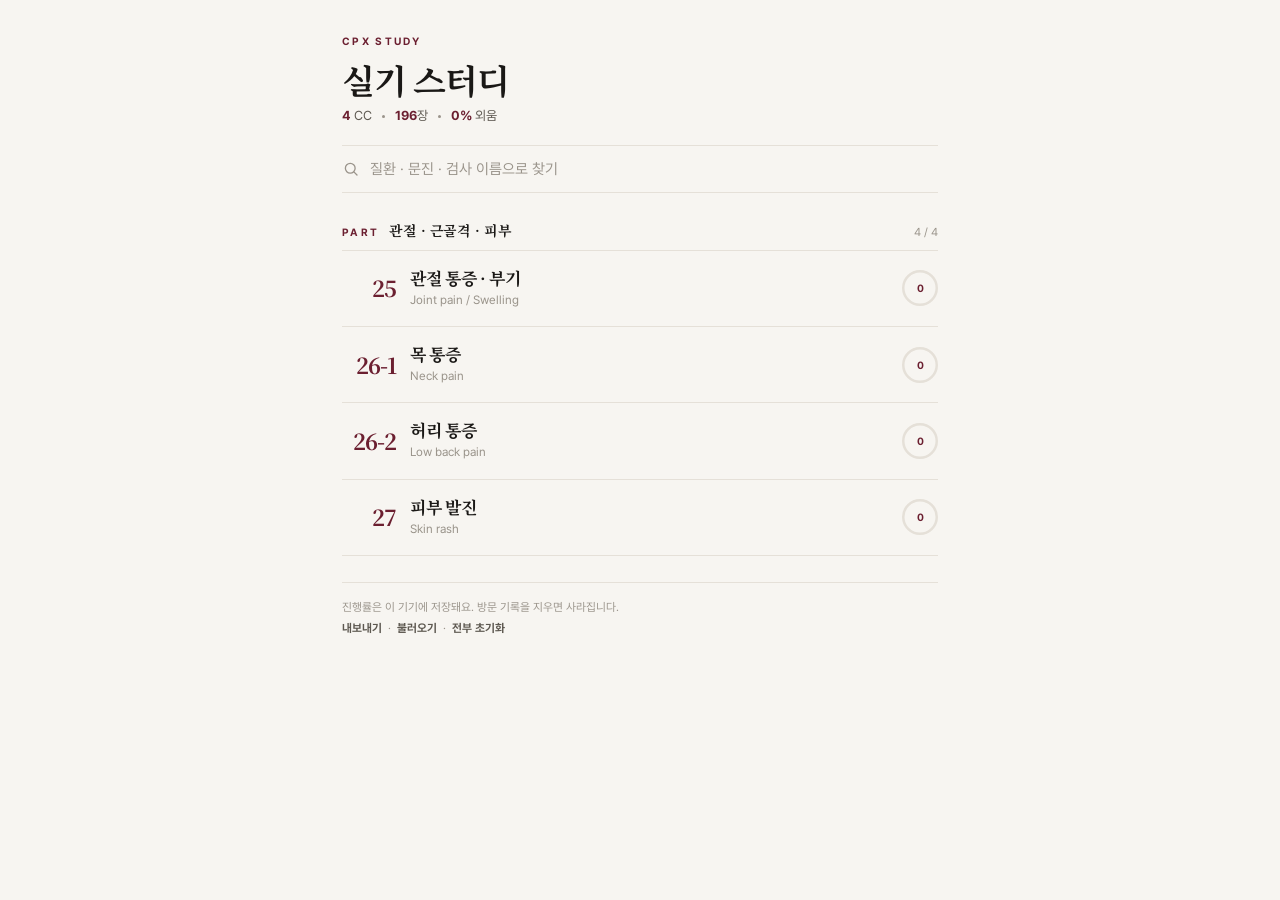
==== commit dc57a37a: "ㅇㅇ" ====
--- a/cards.html
+++ b/cards.html
@@ -8,7 +8,7 @@
 <link rel="manifest" href="manifest.webmanifest">
 <link rel="apple-touch-icon" href="icons/icon-192.png">
 <meta name="apple-mobile-web-app-capable" content="yes">
-<link rel="stylesheet" href="assets/style.css">
+<link rel="stylesheet" href="assets/style.css?v=7">
 </head>
 <body>
 
@@ -50,9 +50,9 @@
 </div></div>
 
 <script type="module">
-import { $, $$, loadIndex, loadCC, getCard, setCard, resetDeck, qs, registerSW } from './assets/store.js';
-import { ICON, sheet, toast } from './assets/ui.js';
-import { applyPrefOnly, highlight, zoomable } from './assets/enhance.js';
+import { $, $$, loadIndex, loadCC, getCard, setCard, resetDeck, qs, registerSW } from './assets/store.js?v=7';
+import { ICON, sheet, toast } from './assets/ui.js?v=7';
+import { applyPrefOnly, highlight, zoomable } from './assets/enhance.js?v=7';
 applyPrefOnly(); registerSW();
 $('#bk').innerHTML = ICON.back; $('#more').innerHTML = ICON.more;
 $('#prev').innerHTML = ICON.prev; $('#next').innerHTML = ICON.next;
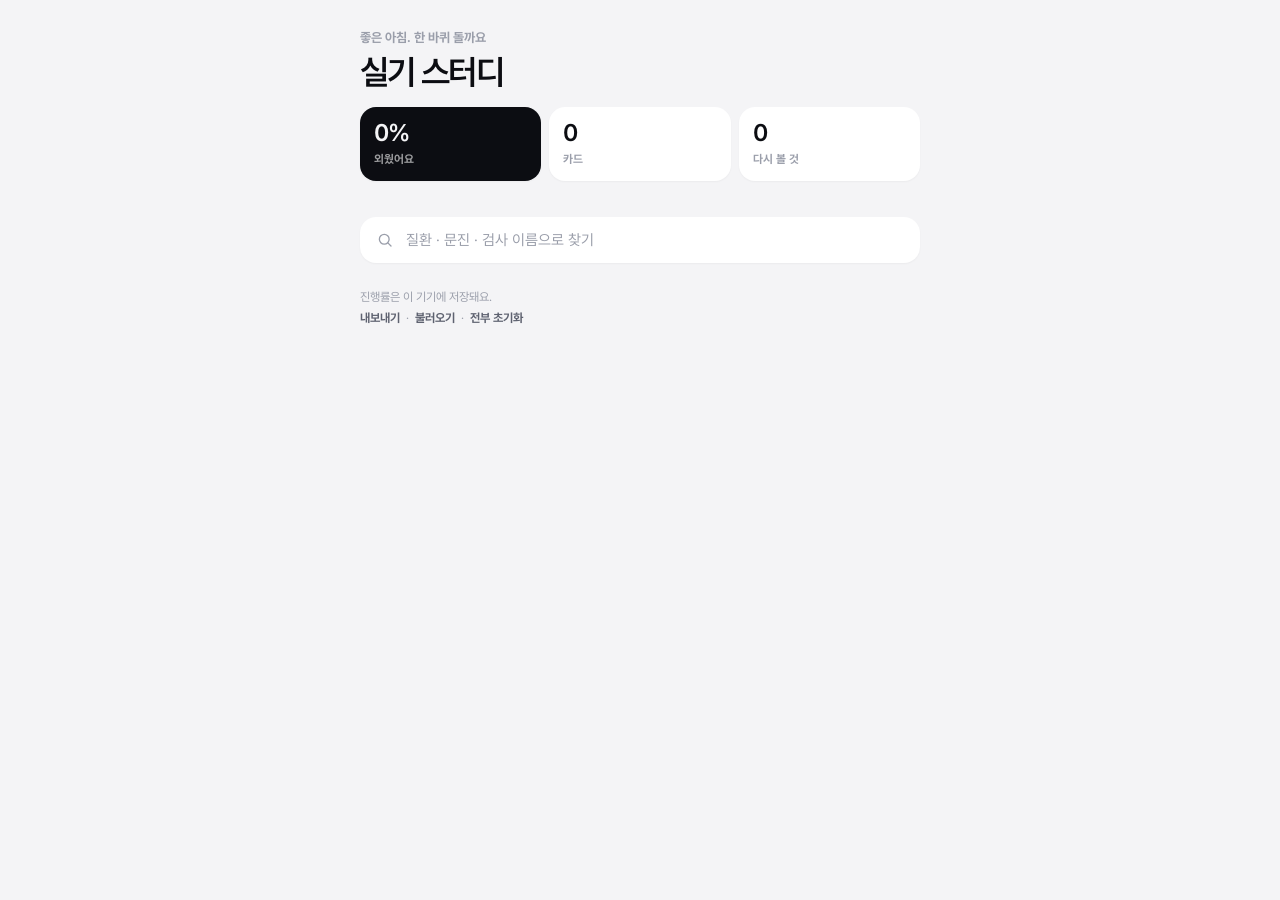
==== commit 5d5854c7: "ㅇ" ====
--- a/cards.html
+++ b/cards.html
@@ -3,193 +3,185 @@
 <head>
 <meta charset="utf-8">
 <meta name="viewport" content="width=device-width,initial-scale=1,viewport-fit=cover">
-<meta name="theme-color" content="#F7F5F1">
+<meta name="theme-color" content="#1B2A6B">
 <title>CPX Study</title>
 <link rel="manifest" href="manifest.webmanifest">
 <link rel="apple-touch-icon" href="icons/icon-192.png">
 <meta name="apple-mobile-web-app-capable" content="yes">
-<link rel="stylesheet" href="assets/style.css?v=7">
+<link rel="stylesheet" href="assets/style.css?v=8">
 </head>
-<body>
-
-<div class="bar">
-  <div class="in">
-    <a class="bk" id="bk"></a>
-    <div><div class="ti" id="dTitle"></div><div class="sb" id="dCC"></div></div>
-    <span class="rt"><b id="cur">1</b> / <span id="tot">1</span></span>
-    <button class="ib" id="more" aria-label="메뉴"></button>
+<body class="study">
+<div class="top">
+  <a class="rb ghost" id="bk"></a>
+  <div class="tt w"><b id="dTitle"></b><span id="dCC"></span></div>
+  <span class="cnt w"><b id="cur">1</b> / <span id="tot">1</span></span>
+  <button class="rb ghost" id="more" aria-label="메뉴"></button>
+</div>
+<div class="pips" id="pips"></div>
+<div class="stage" id="stage"></div>
+<div class="bot">
+  <div class="acts">
+    <button class="act sm" id="prev"></button>
+    <button class="act no" id="mNo"></button>
+    <button class="act mid" id="flip"></button>
+    <button class="act ok" id="mYes"></button>
+    <button class="act sm" id="next"></button>
   </div>
-  <div class="pips" id="pips"></div>
+  <div class="hintl" id="hintl">카드를 탭하면 뒤집고, 옆으로 던지면 넘어가요</div>
 </div>
-
-<div class="stage"><div class="card" id="card">
-  <div class="f face" id="face"></div>
-  <div class="f back">
-    <div class="bh"><span class="g" id="bg"></span><span class="n" id="bn"></span><span class="c" id="bc"></span></div>
-    <div class="bd" id="bd"></div>
-  </div>
-</div></div>
-
-<div class="bot">
-  <div class="brow">
-    <button class="btn ic" id="prev"></button>
-    <button class="btn pri" id="flip"><span id="iflip"></span>뒤집기</button>
-    <button class="btn ic" id="next"></button>
-  </div>
-  <div class="brow">
-    <button class="btn no" id="mNo">다시</button>
-    <button class="btn ok" id="mYes"><span id="ick"></span>외웠다</button>
-  </div>
-</div>
-
 <div class="fin" id="fin"><div class="in">
-  <div class="n" id="finN"></div><h3 id="finT"></h3><p id="finP"></p>
-  <div class="ls" id="finL"></div>
-  <button class="btn pri" id="finB"></button>
-  <button class="btn" id="finH">덱 목록으로</button>
+  <div class="n" id="finN"></div><h3 id="finT"></h3><p id="finP"></p><div class="ls" id="finL"></div>
+  <button class="fbtn" id="finB"></button><button class="fbtn ghost" id="finH">덱 목록으로</button>
 </div></div>
 
 <script type="module">
-import { $, $$, loadIndex, loadCC, getCard, setCard, resetDeck, qs, registerSW } from './assets/store.js?v=7';
-import { ICON, sheet, toast } from './assets/ui.js?v=7';
-import { applyPrefOnly, highlight, zoomable } from './assets/enhance.js?v=7';
+import { $, $$, loadIndex, loadCC, getCard, setCard, resetDeck, qs, registerSW } from './assets/store.js?v=8';
+import { ICON, sheet, toast } from './assets/ui.js?v=8';
+import { applyPrefOnly, highlight, zoomable } from './assets/enhance.js?v=8';
 applyPrefOnly(); registerSW();
 $('#bk').innerHTML = ICON.back; $('#more').innerHTML = ICON.more;
 $('#prev').innerHTML = ICON.prev; $('#next').innerHTML = ICON.next;
-$('#iflip').innerHTML = ICON.flip; $('#ick').innerHTML = ICON.check;
+$('#flip').innerHTML = ICON.flip; $('#mNo').innerHTML = ICON.close; $('#mYes').innerHTML = ICON.check;
 
-const ccId = qs('cc'), dIdx = +(qs('d') || 0);
-const startAt = qs('i') !== null ? +qs('i') : 0;
+const ccId = qs('cc'), dIdx = +(qs('d') || 0), startAt = qs('i') !== null ? +qs('i') : 0;
 let meta = null, deckDef = null, base = [], deck = [], i = 0, only = false;
-const card = $('#card');
+const stage = $('#stage');
 
 (async () => {
   const idx = await loadIndex();
   idx.parts.forEach(p => p.ccs.forEach(c => { if (c.id === ccId) meta = c; }));
   if (!meta) { location.href = 'index.html'; return; }
-  const data = await loadCC(ccId);
-  deckDef = data.decks[dIdx];
+  const [g1, g2] = meta.grad || ['#1B2A6B', '#6D3BE0'];
+  document.documentElement.style.setProperty('--g1', g1); document.documentElement.style.setProperty('--g2', g2);
+  document.querySelector('meta[name=theme-color]').content = g1;
+  const data = await loadCC(ccId); deckDef = data.decks[dIdx];
   if (!deckDef) { location.href = 'decks.html?cc=' + ccId; return; }
   document.title = `${deckDef.t} — CPX ${meta.num}`;
-  $('#dTitle').textContent = deckDef.t;
-  $('#dCC').textContent = `CPX ${meta.num} · ${meta.title}`;
+  $('#dTitle').textContent = deckDef.t; $('#dCC').textContent = `CPX ${meta.num} · ${meta.title}`;
   $('#bk').href = 'decks.html?cc=' + ccId;
-  base = deckDef.cards.map((c, n) => ({ c, n }));
-  deck = base.slice();
+  base = deckDef.cards.map((c, n) => ({ c, n })); deck = base.slice();
   i = Math.max(0, Math.min(startAt, deck.length - 1));
-  draw();
+  render();
 })();
 
+/* ── 렌더: 스택 3장 ── */
+function stats(mt) {
+  const cells = [];
+  (mt || '').split('·').forEach(x => { const m = x.match(/<b>(.*?)<\/b>/);
+    if (m) cells.push([m[1].replace(/개$/, ''), x.replace(/<[^>]*>/g, '').replace(/[0-9]+개?/g, '').trim()]); });
+  return cells.length >= 2 ? `<div class="fs">${cells.slice(0, 3).map(c => `<div><b>${c[0]}</b><span>${c[1]}</span></div>`).join('')}</div>` : '';
+}
+function cardHTML(e, pos) {
+  const c = e.c, f = c.f, s = getCard(ccId, dIdx, e.n);
+  const foot = stats(f.mt);
+  return `<div class="sc c${pos}" data-n="${e.n}">
+    <div class="stamp y">외웠다</div><div class="stamp n">다시</div>
+    <div class="fc">
+      <div class="f fr">
+        <div class="ft"><span class="lab">${f.kk}</span><span class="seq">${i + pos + 1} / ${deck.length}</span></div>
+        <div class="fm"><div class="big ${f.cls}">${f.big}</div>${f.nm ? `<div class="nm">${f.nm}</div>` : ''}${(!foot && f.mt) ? `<div class="mt">${f.mt}</div>` : ''}</div>
+        ${foot}
+      </div>
+      <div class="f bk">
+        <div class="bh"><span class="g">${c.t}</span><span class="n">${c.n || ''}</span><span class="c">${c.c || ''}</span></div>
+        <div class="bd">${(f.chips && f.chips.length ? `<div class="sum"><span class="lab">이 카드의 뼈대 ${f.chips.length}</span><div class="chips">${f.chips.map(x => `<span>${x}</span>`).join('')}</div></div>` : '')}${c.b}</div>
+      </div>
+    </div></div>`;
+}
+function render() {
+  stage.innerHTML = [0, 1, 2].filter(k => i + k < deck.length).reverse().map(k => cardHTML(deck[i + k], k)).join('');
+  const topc = stage.querySelector('.c0');
+  if (topc) { highlight(topc.querySelector('.bd')); zoomable(topc.querySelector('.bd')); bindDrag(topc); }
+  $('#cur').textContent = i + 1; $('#tot').textContent = deck.length;
+  $('#prev').disabled = i === 0;
+  pips();
+}
 function pips() {
-  $('#pips').innerHTML = deck.map((e, n) => {
-    const s = getCard(ccId, dIdx, e.n);
-    let k = s.ok === true ? 'ok' : s.ok === false ? 'no' : s.seen ? 'seen' : '';
-    return `<i class="${k}${n === i ? ' cur' : ''}" data-n="${n}"></i>`;
-  }).join('');
-  $$('#pips i').forEach(p => p.onclick = () => { i = +p.dataset.n; draw(); });
+  $('#pips').innerHTML = deck.map((e, n) => { const s = getCard(ccId, dIdx, e.n);
+    const k = s.ok === true ? 'ok' : s.ok === false ? 'no' : s.seen ? 'seen' : '';
+    return `<i class="${k}${n === i ? ' cur' : ''}"></i>`; }).join('');
 }
 
-function stats(mt) {
-  const cells = [];
-  (mt || '').split('·').forEach(x => {
-    const m = x.match(/<b>(.*?)<\/b>/);
-    if (m) cells.push([m[1].replace(/개$/, ''), x.replace(/<[^>]*>/g, '').replace(/[0-9]+개?/g, '').trim()]);
+/* ── 뒤집기 ── */
+function flip() {
+  const t = stage.querySelector('.c0'); if (!t) return;
+  t.classList.toggle('flip');
+  if (t.classList.contains('flip')) { const e = deck[i], s = getCard(ccId, dIdx, e.n); setCard(ccId, dIdx, e.n, { seen: 1, ok: s.ok }); pips(); }
+}
+$('#flip').onclick = flip;
+
+/* ── 드래그 (포인터) ── */
+let drag = null;
+function bindDrag(el) {
+  el.addEventListener('pointerdown', e => {
+    if (e.target.closest('.bd') && el.classList.contains('flip')) { drag = { el, x0: e.clientX, y0: e.clientY, dx: 0, dy: 0, moved: false, scrollable: true }; }
+    else drag = { el, x0: e.clientX, y0: e.clientY, dx: 0, dy: 0, moved: false, scrollable: false };
+    el.setPointerCapture?.(e.pointerId);
   });
-  return cells.length >= 2
-    ? `<div class="foot3">${cells.slice(0, 3).map(c => `<div><b>${c[0]}</b><span>${c[1]}</span></div>`).join('')}</div>`
-    : '';
+  el.addEventListener('pointermove', e => {
+    if (!drag || drag.el !== el) return;
+    drag.dx = e.clientX - drag.x0; drag.dy = e.clientY - drag.y0;
+    if (!drag.moved) {
+      if (Math.abs(drag.dx) < 8 && Math.abs(drag.dy) < 8) return;
+      if (drag.scrollable && Math.abs(drag.dy) > Math.abs(drag.dx)) { drag = null; return; } // 뒷면 스크롤 우선
+      drag.moved = true; el.classList.add('drag');
+    }
+    const r = drag.dx * 0.06;
+    el.style.transform = `translate(${drag.dx}px, ${drag.dy * 0.25}px) rotate(${r}deg)`;
+    const k = Math.min(1, Math.abs(drag.dx) / 110);
+    el.querySelector('.stamp.y').style.opacity = drag.dx > 0 ? k : 0;
+    el.querySelector('.stamp.n').style.opacity = drag.dx < 0 ? k : 0;
+  });
+  const up = e => {
+    if (!drag || drag.el !== el) return;
+    const d = drag; drag = null;
+    el.classList.remove('drag');
+    if (!d.moved) { if (!e.target.closest('.bd') || !el.classList.contains('flip')) flip(); return; }
+    if (Math.abs(d.dx) > 110) throwCard(el, d.dx > 0);
+    else { el.style.transform = ''; el.querySelectorAll('.stamp').forEach(s => s.style.opacity = 0); }
+  };
+  el.addEventListener('pointerup', up); el.addEventListener('pointercancel', up);
 }
-
-function draw() {
-  const e = deck[i], c = e.c, s = getCard(ccId, dIdx, e.n), f = c.f;
-  card.classList.remove('flip', 'ok', 'no');
-  if (s.ok === true) card.classList.add('ok');
-  if (s.ok === false) card.classList.add('no');
-  const foot = stats(f.mt);
-  $('#face').innerHTML =
-    `<div class="top"><span class="lab">${f.kk}</span><span class="seq">${i + 1} / ${deck.length}</span></div>
-     <div class="mid">
-       <div class="big ${f.cls}">${f.big}</div>
-       ${f.nm ? `<div class="dash"></div><div class="nm">${f.nm}</div>` : ''}
-       ${(!foot && f.mt) ? `<div class="mt">${f.mt}</div>` : ''}
-       <div class="hint">${ICON.flip} 탭하면 답이 나와요</div>
-     </div>${foot}`;
-  $('#bg').textContent = c.t; $('#bn').textContent = c.n || ''; $('#bc').textContent = c.c || '';
-  $('#bd').innerHTML = (f.chips && f.chips.length
-    ? `<div class="sum"><span class="lab">이 카드의 뼈대 ${f.chips.length}</span>
-       <div class="chips">${f.chips.map(x => `<span>${x}</span>`).join('')}</div></div>` : '') + c.b;
-  highlight($('#bd')); zoomable($('#bd'));
-  $('#bd').scrollTop = 0;
-  $('#cur').textContent = i + 1; $('#tot').textContent = deck.length;
-  $('#prev').disabled = (i === 0); $('#next').disabled = (i === deck.length - 1);
-  pips();
+function throwCard(el, yes) {
+  el.classList.add('fly');
+  el.style.transform = `translate(${yes ? 700 : -700}px, ${-40}px) rotate(${yes ? 28 : -28}deg)`;
+  el.style.opacity = '0';
+  setCard(ccId, dIdx, deck[i].n, { seen: 1, ok: yes });
+  setTimeout(() => { if (i === deck.length - 1) { pips(); finish(); } else { i++; render(); } }, 260);
 }
-function flip() {
-  card.classList.toggle('flip');
-  if (card.classList.contains('flip')) {
-    const e = deck[i], s = getCard(ccId, dIdx, e.n);
-    setCard(ccId, dIdx, e.n, { seen: 1, ok: s.ok }); pips();
-  }
-}
-$('#face').onclick = flip; $('#flip').onclick = flip;
-function go(d) {
-  if (i + d < 0 || i + d >= deck.length) { if (d > 0) finish(); return; }
-  card.classList.add(d > 0 ? 'sL' : 'sR');
-  setTimeout(() => { i += d; draw(); card.classList.remove('sL', 'sR'); }, 170);
-}
-$('#prev').onclick = () => go(-1); $('#next').onclick = () => go(1);
-function mark(v) {
-  setCard(ccId, dIdx, deck[i].n, { seen: 1, ok: v });
-  if (i === deck.length - 1) { pips(); finish(); } else go(1);
-}
-$('#mYes').onclick = () => mark(true); $('#mNo').onclick = () => mark(false);
-
-let x0 = null, y0 = null;
-card.addEventListener('touchstart', e => { x0 = e.touches[0].clientX; y0 = e.touches[0].clientY; }, { passive: true });
-card.addEventListener('touchend', e => {
-  if (x0 === null) return;
-  const dx = e.changedTouches[0].clientX - x0, dy = e.changedTouches[0].clientY - y0;
-  if (Math.abs(dx) > 52 && Math.abs(dx) > Math.abs(dy) * 1.6) go(dx < 0 ? 1 : -1);
-  x0 = null;
-}, { passive: true });
+$('#mYes').onclick = () => { const t = stage.querySelector('.c0'); if (t) throwCard(t, true); };
+$('#mNo').onclick = () => { const t = stage.querySelector('.c0'); if (t) throwCard(t, false); };
+$('#prev').onclick = () => { if (i > 0) { i--; render(); } };
+$('#next').onclick = () => { if (i < deck.length - 1) { i++; render(); } else finish(); };
 document.addEventListener('keydown', e => {
-  if (e.key === 'ArrowRight') go(1); if (e.key === 'ArrowLeft') go(-1);
-  if (e.key === ' ') { e.preventDefault(); flip(); }
-  if (e.key === 'Escape') location.href = 'decks.html?cc=' + ccId;
+  if (e.key === 'ArrowRight') $('#mYes').click(); if (e.key === 'ArrowLeft') $('#mNo').click();
+  if (e.key === ' ') { e.preventDefault(); flip(); } if (e.key === 'Escape') location.href = 'decks.html?cc=' + ccId;
 });
 
-/* 메뉴 시트 */
-function shuffle() { deck = deck.map(v => [Math.random(), v]).sort((a, b) => a[0] - b[0]).map(v => v[1]); i = 0; draw(); toast('섞었어요'); }
-function onlyBad() {
-  const f = base.filter(e => getCard(ccId, dIdx, e.n).ok === false);
+/* ── 메뉴 ── */
+function shuffle() { deck = deck.map(v => [Math.random(), v]).sort((a, b) => a[0] - b[0]).map(v => v[1]); i = 0; render(); toast('섞었어요'); }
+function onlyBad() { const f = base.filter(e => getCard(ccId, dIdx, e.n).ok === false);
   if (!only && !f.length) { toast('다시 볼 카드가 없어요'); return; }
-  only = !only; deck = only ? f : base.slice(); i = 0; draw();
-  toast(only ? `다시 볼 것 ${f.length}장` : '전체로 돌아왔어요');
-}
-function reset() { resetDeck(ccId, dIdx); deck = base.slice(); i = 0; only = false; $('#fin').classList.remove('show'); draw(); toast('초기화했어요'); }
+  only = !only; deck = only ? f : base.slice(); i = 0; render(); toast(only ? `다시 볼 것 ${f.length}장` : '전체'); }
+function reset() { resetDeck(ccId, dIdx); deck = base.slice(); i = 0; only = false; $('#fin').classList.remove('show'); render(); toast('초기화'); }
 $('#more').onclick = () => sheet(deckDef.t, [
   { icon: ICON.shuffle, label: '섞기', on: shuffle },
   { icon: ICON.filter, label: only ? '전체 보기' : '다시 볼 것만', on: onlyBad },
-  { icon: ICON.reset, label: '이 덱 초기화', on: reset, danger: true },
-]);
+  { icon: ICON.reset, label: '이 덱 초기화', on: reset, danger: true }]);
 
 function finish() {
   const bad = base.filter(e => getCard(ccId, dIdx, e.n).ok === false);
   const done = base.filter(e => getCard(ccId, dIdx, e.n).ok === true).length;
   $('#finN').textContent = Math.round(done / base.length * 100) + '%';
-  $('#finT').textContent = bad.length ? '아직 안 붙은 카드가 있어요' : deckDef.t + ' 완주';
-  $('#finP').textContent = bad.length
-    ? '아래 카드만 다시 돌면 돼요. 앞면만 보고 전부 말할 수 있으면 넘어가세요.'
-    : '섞기로 한 번 더 돌면 순서 의존이 빠져요.';
+  $('#finT').textContent = bad.length ? '아직 안 붙은 카드' : deckDef.t + ' 완주';
+  $('#finP').textContent = bad.length ? '아래 카드만 다시 돌면 돼요.' : '섞어서 한 번 더 돌면 순서 의존이 빠져요.';
   $('#finL').innerHTML = bad.map(e => e.c.t).join(' · ');
-  $('#finB').textContent = bad.length ? '다시 볼 것만 돌기' : '섞어서 한 번 더';
+  $('#finB').textContent = bad.length ? `다시 볼 것 ${bad.length}장 돌기` : '섞어서 한 번 더';
   $('#fin').classList.add('show');
 }
-$('#finB').onclick = () => {
-  $('#fin').classList.remove('show');
+$('#finB').onclick = () => { $('#fin').classList.remove('show');
   const bad = base.filter(e => getCard(ccId, dIdx, e.n).ok === false);
-  if (bad.length) { only = true; deck = bad; i = 0; draw(); } else shuffle();
-};
+  if (bad.length) { only = true; deck = bad; i = 0; render(); } else shuffle(); };
 $('#finH').onclick = () => location.href = 'decks.html?cc=' + ccId;
 </script>
 </body>
--- a/assets/style.css
+++ b/assets/style.css
@@ -13,41 +13,27 @@
   font-display:swap;src:url('fonts/NotoSerifKR-700.woff2') format('woff2')}
 
 /* ═══════════════════════════════════════════════════════════
-   CPX Study — design system  (paper · ink · wine)
-   구조는 괘선과 여백으로. 면은 딱 필요한 곳만. 숫자는 세리프로 크게.
+   CPX Study v7 — 카드는 물체다.
+   홈: CC마다 색이 있는 패스. 학습: 손가락을 따라오는 카드 스택.
    ═══════════════════════════════════════════════════════════ */
-
 :root{
-  --paper:#F7F5F1;  --surface:#FFFFFF;
-  --ink:#1A1816;    --ink2:#5D5850;   --ink3:#9A948B;
-  --rule:#E5E0D8;   --rule2:#EFEBE4;
-  --wine:#6B1F30;   --wine2:#8E3A4C;  --wine-ink:#3B1019; --wine-bg:#F5ECEE;
-  --ok:#2E6B4E;     --ok-bg:#E8F0EB;
-  --no:#A64B37;     --no-bg:#F6E8E3;
-  --sf:'Noto Serif KR',serif;
+  --bg:#F4F4F6; --sur:#FFFFFF;
+  --ink:#0C0D12; --ink2:#5E6270; --ink3:#9A9EAA; --line:#E7E8EC; --line2:#F0F1F4;
+  --ok:#16A34A; --ok2:#DCFCE7; --no:#E11D48; --no2:#FFE4E6;
+  --g1:#1B2A6B; --g2:#6D3BE0;              /* CC 색 — 페이지에서 덮어씀 */
   --sn:'Pretendard','Pretendard Variable',-apple-system,BlinkMacSystemFont,system-ui,sans-serif;
-  --sh:0 1px 1px rgba(26,24,22,.03), 0 10px 30px -12px rgba(26,24,22,.14);
-  --sh2:0 2px 4px rgba(26,24,22,.04), 0 24px 48px -20px rgba(26,24,22,.22);
-  --ease:cubic-bezier(.2,.7,.2,1);
-  --col:640px; --gut:22px;
+  --e:cubic-bezier(.2,.8,.2,1); --spring:cubic-bezier(.34,1.56,.64,1);
+  --col:600px; --gut:20px;
 }
 :root[data-theme="dark"]{
-  --paper:#141210;  --surface:#1C1917;
-  --ink:#EEE9E2;    --ink2:#A8A198;   --ink3:#6E6860;
-  --rule:#2E2A26;   --rule2:#26221E;
-  --wine:#D9A0AE;   --wine2:#C48696;  --wine-ink:#EEDDE2; --wine-bg:#2B1F22;
-  --ok:#8CC5A6;     --ok-bg:#1E2B24;
-  --no:#E0A08E;     --no-bg:#2F221D;
-  --sh:0 1px 1px rgba(0,0,0,.3), 0 10px 30px -12px rgba(0,0,0,.6);
-  --sh2:0 2px 4px rgba(0,0,0,.3), 0 24px 48px -20px rgba(0,0,0,.7);
+  --bg:#0B0C10; --sur:#16171D;
+  --ink:#F2F3F7; --ink2:#A7ABB8; --ink3:#6C7080; --line:#25272F; --line2:#1D1F26;
+  --ok:#4ADE80; --ok2:#123322; --no:#FB7185; --no2:#3A1420;
 }
-
-/* ─── 기본 ─── */
 *{box-sizing:border-box;-webkit-tap-highlight-color:transparent}
-html{height:100%;scroll-behavior:smooth}
-body{margin:0;min-height:100%;background:var(--paper);color:var(--ink);font-family:var(--sn);
-  font-size:15px;line-height:1.6;word-break:keep-all;-webkit-font-smoothing:antialiased;
-  display:flex;flex-direction:column;height:100%;overflow:hidden}
+html,body{height:100%}
+body{margin:0;background:var(--bg);color:var(--ink);font-family:var(--sn);font-size:15px;line-height:1.55;
+  word-break:keep-all;-webkit-font-smoothing:antialiased;display:flex;flex-direction:column;overflow:hidden}
 button,input{font-family:inherit;color:inherit}
 button{cursor:pointer;border:0;background:none;padding:0;font-size:inherit}
 a{color:inherit;text-decoration:none}
@@ -55,388 +41,345 @@
 .hide{display:none!important}
 .scroll{flex:1;overflow-y:auto;-webkit-overflow-scrolling:touch;overscroll-behavior:contain}
 .w{max-width:var(--col);margin:0 auto;padding:0 var(--gut)}
-
-/* 페이지 전환 (지원 브라우저만) */
 @view-transition{navigation:auto}
-::view-transition-old(root){animation:vt-out .18s var(--ease) both}
-::view-transition-new(root){animation:vt-in .26s var(--ease) both}
-@keyframes vt-out{to{opacity:0;transform:translateY(-4px)}}
-@keyframes vt-in{from{opacity:0;transform:translateY(6px)}}
-
-/* ─── 타이포 조각 ─── */
-.lab{font-size:10.5px;font-weight:700;letter-spacing:.22em;color:var(--wine);text-transform:uppercase}
-.lab.mute{color:var(--ink3)}
-.serif{font-family:var(--sf)}
-.num{font-variant-numeric:tabular-nums}
-.disp{font-family:var(--sf);font-weight:700;letter-spacing:-.03em;line-height:1.05}
-
-/* ─── 상단 바 ─── */
-.bar{flex:0 0 auto;background:var(--paper);border-bottom:1px solid var(--rule);
-  padding-top:env(safe-area-inset-top);position:relative;z-index:5}
-.bar .in{max-width:var(--col);margin:0 auto;padding:10px var(--gut) 11px;
-  display:flex;align-items:center;gap:10px;min-height:52px}
-.bar .bk{width:36px;height:36px;margin-left:-8px;display:grid;place-items:center;
-  border-radius:10px;color:var(--ink2)}
-.bar .bk:active{background:var(--rule2)}
-.bar .ti{font-family:var(--sf);font-size:15.5px;font-weight:700;letter-spacing:-.02em;line-height:1.25}
-.bar .sb{font-size:11px;color:var(--ink3);margin-top:1px;letter-spacing:.02em}
-.bar .rt{margin-left:auto;font-size:12.5px;color:var(--ink2);font-variant-numeric:tabular-nums;
-  display:flex;align-items:center;gap:6px}
-.bar .rt b{color:var(--ink);font-weight:700}
-.bar .ib{width:36px;height:36px;display:grid;place-items:center;border-radius:10px;color:var(--ink2)}
-.bar .ib:active{background:var(--rule2)}
-.pline{height:2px;background:var(--rule2)}
-.pline i{display:block;height:100%;background:var(--wine);width:0;transition:width .5s var(--ease)}
-
-/* ─── 마스트헤드 (홈) ─── */
-.mast{padding:calc(34px + env(safe-area-inset-top)) 0 18px;border-bottom:1px solid var(--rule)}
-.mast h1{font-family:var(--sf);font-size:34px;font-weight:700;letter-spacing:-.035em;
-  line-height:1.1;margin:10px 0 8px}
-.mast .meta{font-size:13px;color:var(--ink2);display:flex;gap:10px;align-items:center;
-  font-variant-numeric:tabular-nums}
-.mast .meta i{width:3px;height:3px;border-radius:50%;background:var(--ink3);display:inline-block}
-.mast .meta b{color:var(--wine);font-weight:700}
-
-/* ─── 검색 ─── */
-.search{display:flex;align-items:center;gap:10px;padding:14px 0;border-bottom:1px solid var(--rule)}
-.search svg{width:18px;height:18px;color:var(--ink3);flex:0 0 18px}
-.search input{flex:1;border:0;outline:0;background:none;font-size:15px;color:var(--ink);padding:0}
+::view-transition-old(root){animation:vo .16s var(--e) both}
+::view-transition-new(root){animation:vi .28s var(--e) both}
+@keyframes vo{to{opacity:0;transform:scale(.985)}}
+@keyframes vi{from{opacity:0;transform:scale(1.015)}}
+
+/* ─── 상단 ─── */
+.top{flex:0 0 auto;padding:calc(10px + env(safe-area-inset-top)) var(--gut) 8px;
+  display:flex;align-items:center;gap:10px;max-width:calc(var(--col) + 2*var(--gut));margin:0 auto;width:100%}
+.rb{width:40px;height:40px;border-radius:50%;background:var(--sur);display:grid;place-items:center;
+  color:var(--ink);box-shadow:0 1px 2px rgba(12,13,18,.06),0 6px 16px -8px rgba(12,13,18,.18);flex:0 0 40px}
+.rb:active{transform:scale(.94)}
+.rb svg{width:20px;height:20px}
+.rb.ghost{background:rgba(255,255,255,.18);color:#fff;box-shadow:none;backdrop-filter:blur(8px)}
+.tt{flex:1;min-width:0}
+.tt b{display:block;font-size:16px;font-weight:800;letter-spacing:-.03em;line-height:1.25;
+  white-space:nowrap;overflow:hidden;text-overflow:ellipsis}
+.tt span{display:block;font-size:12px;color:var(--ink3);margin-top:1px}
+.tt.w b{color:#fff}.tt.w span{color:rgba(255,255,255,.7)}
+.cnt{font-size:13px;font-weight:700;color:var(--ink2);font-variant-numeric:tabular-nums}
+.cnt.w{color:rgba(255,255,255,.85)}
+
+/* ─── 홈 ─── */
+.hero{padding:calc(28px + env(safe-area-inset-top)) 0 10px}
+.hero .hi{font-size:13px;font-weight:600;color:var(--ink3)}
+.hero h1{font-size:34px;font-weight:800;letter-spacing:-.05em;line-height:1.08;margin:6px 0 16px}
+.stats{display:flex;gap:8px;margin-bottom:26px}
+.stat{flex:1;background:var(--sur);border-radius:16px;padding:14px 14px 12px;
+  box-shadow:0 1px 2px rgba(12,13,18,.04)}
+.stat b{display:block;font-size:24px;font-weight:800;letter-spacing:-.04em;line-height:1}
+.stat span{display:block;font-size:11.5px;color:var(--ink3);font-weight:600;margin-top:6px}
+.stat.hl{background:var(--ink);color:var(--bg)}
+.stat.hl span{color:rgba(255,255,255,.6)}
+:root[data-theme="dark"] .stat.hl{background:#F2F3F7;color:#0B0C10}
+:root[data-theme="dark"] .stat.hl span{color:rgba(0,0,0,.5)}
+.sech{display:flex;align-items:baseline;gap:8px;margin:0 0 12px}
+.sech h2{font-size:17px;font-weight:800;letter-spacing:-.03em;margin:0}
+.sech span{margin-left:auto;font-size:12px;color:var(--ink3);font-weight:600}
+
+/* 패스 카드 */
+.pass{position:relative;display:block;border-radius:24px;padding:20px 20px 18px;color:#fff;
+  background:linear-gradient(135deg,var(--g1),var(--g2));overflow:hidden;margin-bottom:12px;
+  box-shadow:0 14px 34px -18px var(--g2);transition:transform .2s var(--e)}
+.pass::before{content:"";position:absolute;inset:0;
+  background:radial-gradient(120% 90% at 100% 0%,rgba(255,255,255,.22),transparent 55%);pointer-events:none}
+.pass:active{transform:scale(.985)}
+.pass .no{position:absolute;right:18px;top:8px;font-size:78px;font-weight:800;letter-spacing:-.07em;
+  line-height:1;opacity:.16;pointer-events:none}
+.pass .lab{font-size:11px;font-weight:800;letter-spacing:.2em;opacity:.7}
+.pass h3{font-size:22px;font-weight:800;letter-spacing:-.035em;margin:6px 0 2px;line-height:1.2}
+.pass .en{font-size:12.5px;opacity:.7;font-weight:500}
+.pass .pr{display:flex;align-items:center;gap:12px;margin-top:22px}
+.pass .bar{flex:1;height:5px;border-radius:3px;background:rgba(255,255,255,.22);overflow:hidden}
+.pass .bar i{display:block;height:100%;background:#fff;border-radius:3px;width:0;transition:width 1s var(--e)}
+.pass .pct{font-size:15px;font-weight:800;letter-spacing:-.03em;font-variant-numeric:tabular-nums;min-width:40px;text-align:right}
+.pass .sub{font-size:11.5px;opacity:.7;margin-top:6px;font-weight:600}
+.pass.soon{background:var(--sur);color:var(--ink3);box-shadow:none;border:1px dashed var(--line)}
+.pass.soon::before{display:none}
+
+/* 검색 */
+.search{display:flex;align-items:center;gap:10px;background:var(--sur);border-radius:16px;padding:13px 16px;
+  margin:0 0 22px;box-shadow:0 1px 2px rgba(12,13,18,.04)}
+.search svg{width:18px;height:18px;color:var(--ink3)}
+.search input{flex:1;border:0;outline:0;background:none;font-size:15px;color:var(--ink)}
 .search input::placeholder{color:var(--ink3)}
-.search .x{width:28px;height:28px;display:none;place-items:center;color:var(--ink3);border-radius:8px}
-.search.has .x{display:grid}
-
-/* ─── 섹션 머리 ─── */
-.sec{display:flex;align-items:baseline;gap:10px;padding:26px 0 8px}
-.sec h2{font-family:var(--sf);font-size:14px;font-weight:700;margin:0;letter-spacing:-.01em;color:var(--ink)}
-.sec .cnt{margin-left:auto;font-size:11.5px;color:var(--ink3);font-variant-numeric:tabular-nums}
-
-/* ─── 색인 행 (홈 · 파트 목차) ─── */
-.idx{border-top:1px solid var(--rule)}
-.row{display:flex;align-items:center;gap:14px;width:100%;text-align:left;
-  padding:16px 0;border-bottom:1px solid var(--rule);transition:background .15s}
-.row:active{background:var(--rule2);margin:0 calc(-1 * var(--gut));padding-left:var(--gut);padding-right:var(--gut)}
-.row .no{font-family:var(--sf);font-size:22px;font-weight:700;color:var(--wine);
-  letter-spacing:-.04em;line-height:1;flex:0 0 54px;text-align:right;font-variant-numeric:tabular-nums}
-.row .no.sm{font-size:17px;flex-basis:44px}
-.row .no .tx{font-family:var(--sn);font-size:10px;font-weight:700;letter-spacing:.14em;color:var(--ink3)}
-.row .mid{flex:1;min-width:0}
-.row .mid b{display:block;font-family:var(--sf);font-size:17px;font-weight:700;
-  letter-spacing:-.02em;line-height:1.3}
-.row .mid span{display:block;font-size:12px;color:var(--ink3);margin-top:2px;
-  overflow:hidden;text-overflow:ellipsis;white-space:nowrap}
-.row .end{flex:0 0 auto;display:flex;align-items:center;gap:10px}
-.row .end .n{font-size:12px;color:var(--ink3);font-variant-numeric:tabular-nums}
-.row .end svg{color:var(--ink3)}
-.row.soon{opacity:.4}
-.row.done .mid b{color:var(--ok)}
-
-/* 진행 링 */
-.ring .rg-t{fill:none;stroke:var(--rule);stroke-width:2.5}
-.ring .rg-v{fill:none;stroke:var(--wine);stroke-width:2.5;stroke-linecap:round;
-  transition:stroke-dashoffset .9s var(--ease)}
-.ring .rg-l{font-family:var(--sn);font-size:10.5px;font-weight:700;fill:var(--wine)}
-.ring.big .rg-t,.ring.big .rg-v{stroke-width:3}
-.ring.big .rg-l{font-size:14px}
-
-/* 가는 진행 바 */
-.mini{height:2px;background:var(--rule);border-radius:1px;overflow:hidden;width:44px}
-.mini i{display:block;height:100%;background:var(--wine);width:0;transition:width .6s var(--ease)}
-
-/* ─── 허브 (CC 표지) ─── */
-.hub{padding:12px 0 0;display:flex;align-items:flex-end;gap:18px}
-.hub .no{font-family:var(--sf);font-size:76px;font-weight:700;color:var(--wine);
-  letter-spacing:-.06em;line-height:.82;margin-left:-3px}
-.hub .mid{flex:1;min-width:0;padding-bottom:4px}
-.hub h1{font-family:var(--sf);font-size:24px;font-weight:700;letter-spacing:-.03em;margin:0;line-height:1.2}
-.hub .en{font-size:12px;color:var(--ink3);margin-top:4px}
-.hub .ring{margin-bottom:2px}
-.hubline{display:flex;gap:14px;font-size:12.5px;color:var(--ink2);padding:14px 0 18px;
-  border-bottom:1px solid var(--rule);font-variant-numeric:tabular-nums}
-.hubline b{color:var(--ink);font-weight:700}
-
-.modes{display:grid;grid-template-columns:1fr 1fr;gap:0 18px;padding:6px 0 4px}
-.mode{display:block;padding:14px 0 16px;border-top:2px solid var(--wine)}
-.mode .lab{display:flex;align-items:center;gap:6px}
-.mode .lab svg{width:14px;height:14px}
-.mode h3{font-family:var(--sf);font-size:20px;font-weight:700;letter-spacing:-.025em;margin:8px 0 2px}
-.mode p{font-size:12px;color:var(--ink3);margin:0 0 12px}
-.mode .pb{height:2px;background:var(--rule);overflow:hidden}
-.mode .pb i{display:block;height:100%;background:var(--wine);width:0;transition:width .6s var(--ease)}
-.mode .pc{font-size:11.5px;color:var(--ink2);margin-top:7px;font-variant-numeric:tabular-nums}
-.mode:active{opacity:.7}
-
-.linkline{display:flex;gap:18px;padding:16px 0 34px;font-size:12.5px;color:var(--ink2)}
-.linkline a{display:flex;align-items:center;gap:5px;font-weight:600}
-.linkline a svg{width:15px;height:15px;color:var(--ink3)}
-
-/* ─── 검색 결과 ─── */
-.hit{display:block;padding:14px 0;border-bottom:1px solid var(--rule)}
-.hit .loc{font-size:10.5px;font-weight:700;letter-spacing:.16em;color:var(--wine);margin-bottom:5px}
-.hit .t{font-family:var(--sf);font-size:15.5px;font-weight:700;margin-bottom:3px;letter-spacing:-.015em}
-.hit .x{font-size:12.5px;color:var(--ink2);line-height:1.55}
-.hit mark{background:var(--wine-bg);color:var(--wine);font-weight:700;padding:0 2px;border-radius:2px}
-.empty{padding:26px 0;color:var(--ink3);font-size:13px}
-
-/* ─── 하단 정보 ─── */
-.foot{margin:26px 0 34px;padding-top:14px;border-top:1px solid var(--rule);
-  font-size:11.5px;color:var(--ink3);line-height:1.8}
-.foot button,.foot a{color:var(--ink2);font-weight:600;font-size:11.5px}
-
-/* ═══════════ 카드 화면 ═══════════ */
-.pips{max-width:var(--col);margin:0 auto;padding:10px var(--gut) 0;display:flex;gap:3px}
-.pips i{flex:1;height:2px;border-radius:1px;background:var(--rule);cursor:pointer;transition:background .2s}
-.pips i.seen{background:var(--ink3)}.pips i.ok{background:var(--ok)}
-.pips i.no{background:var(--no)}.pips i.cur{background:var(--wine);height:3px;margin-top:-.5px}
-
-.stage{flex:1 1 auto;position:relative;padding:12px var(--gut) 4px;min-height:0;perspective:1600px}
-.card{position:relative;max-width:var(--col);height:100%;margin:0 auto;
-  transform-style:preserve-3d;transition:transform .5s var(--ease)}
-.card.flip{transform:rotateY(180deg)}
-.card.sL,.card.sR{transition:transform .18s var(--ease),opacity .18s var(--ease);opacity:0}
-.card.sL{transform:translateX(-22px)}.card.sR{transform:translateX(22px)}
-.f{position:absolute;inset:0;background:var(--surface);border:1px solid var(--rule);
-  border-radius:20px;box-shadow:var(--sh);backface-visibility:hidden;-webkit-backface-visibility:hidden;
-  display:flex;flex-direction:column;overflow:hidden}
-.f.back{transform:rotateY(180deg)}
-.card.ok .f{border-color:#B9D6C5}.card.no .f{border-color:#E4C4B8}
+.hit{display:block;background:var(--sur);border-radius:16px;padding:14px 16px;margin-bottom:8px}
+.hit .loc{font-size:11px;font-weight:800;letter-spacing:.14em;color:var(--ink3);margin-bottom:4px}
+.hit .t{font-size:15px;font-weight:700;margin-bottom:2px;letter-spacing:-.02em}
+.hit .x{font-size:12.5px;color:var(--ink2);line-height:1.5}
+.hit mark{background:none;color:var(--ink);font-weight:800;text-decoration:underline;text-decoration-color:var(--g2);text-underline-offset:3px}
+.empty{padding:24px 4px;color:var(--ink3);font-size:13px}
+.foot{margin:24px 0 34px;font-size:12px;color:var(--ink3);line-height:1.8}
+.foot button,.foot a{color:var(--ink2);font-weight:700;font-size:12px}
+
+/* ─── 허브 ─── */
+.hubtop{background:linear-gradient(160deg,var(--g1),var(--g2));color:#fff;
+  padding:0 0 24px;border-radius:0 0 30px 30px;position:relative;overflow:hidden}
+.hubtop::before{content:"";position:absolute;inset:0;background:radial-gradient(90% 70% at 100% 0%,rgba(255,255,255,.2),transparent 55%);pointer-events:none}
+.hubtop .in{max-width:var(--col);margin:0 auto;padding:12px var(--gut) 0;position:relative}
+.hubtop .no{font-size:64px;font-weight:800;letter-spacing:-.07em;line-height:.9;opacity:.35}
+.hubtop h1{font-size:28px;font-weight:800;letter-spacing:-.04em;margin:8px 0 2px;line-height:1.15}
+.hubtop .en{font-size:13px;opacity:.75;font-weight:500}
+.hubtop .row{display:flex;gap:8px;margin-top:22px}
+.hubtop .k{flex:1;background:rgba(255,255,255,.14);backdrop-filter:blur(10px);border-radius:16px;padding:12px 14px}
+.hubtop .k b{display:block;font-size:22px;font-weight:800;letter-spacing:-.04em;line-height:1}
+.hubtop .k span{display:block;font-size:11px;opacity:.75;margin-top:5px;font-weight:600}
+.modes{display:flex;gap:10px;margin:-16px 0 24px;position:relative;z-index:2}
+.mode{flex:1;background:var(--sur);border-radius:20px;padding:16px 16px 14px;
+  box-shadow:0 2px 4px rgba(12,13,18,.04),0 14px 30px -18px rgba(12,13,18,.25)}
+.mode:active{transform:scale(.98)}
+.mode .ic{width:36px;height:36px;border-radius:12px;display:grid;place-items:center;color:#fff;
+  background:linear-gradient(135deg,var(--g1),var(--g2));margin-bottom:12px}
+.mode .ic svg{width:19px;height:19px}
+.mode h3{font-size:17px;font-weight:800;letter-spacing:-.03em;margin:0 0 2px}
+.mode p{font-size:12px;color:var(--ink3);margin:0 0 12px;font-weight:600}
+.mode .bar{height:4px;border-radius:2px;background:var(--line2);overflow:hidden}
+.mode .bar i{display:block;height:100%;border-radius:2px;background:linear-gradient(90deg,var(--g1),var(--g2));width:0;transition:width .8s var(--e)}
+.mode .pc{font-size:12px;font-weight:700;color:var(--ink2);margin-top:8px;font-variant-numeric:tabular-nums}
+
+.deck{display:flex;align-items:center;gap:14px;background:var(--sur);border-radius:18px;padding:14px 16px;margin-bottom:8px}
+.deck:active{transform:scale(.985)}
+.deck .n{width:34px;height:34px;border-radius:11px;display:grid;place-items:center;font-size:13px;font-weight:800;
+  background:var(--line2);color:var(--ink2);flex:0 0 34px}
+.deck.done .n{background:var(--ok2);color:var(--ok)}
+.deck .t{flex:1;min-width:0}
+.deck .t b{display:block;font-size:15.5px;font-weight:700;letter-spacing:-.02em}
+.deck .t span{display:block;font-size:12px;color:var(--ink3);margin-top:1px;white-space:nowrap;overflow:hidden;text-overflow:ellipsis}
+.deck .e{text-align:right}
+.deck .e b{display:block;font-size:15px;font-weight:800;letter-spacing:-.03em;font-variant-numeric:tabular-nums}
+.deck .e span{font-size:11px;color:var(--ink3);font-weight:600}
+.links{display:flex;gap:16px;padding:14px 2px 34px;font-size:13px;color:var(--ink2)}
+.links a{display:flex;align-items:center;gap:6px;font-weight:700}
+.links a svg{width:16px;height:16px;color:var(--ink3)}
+
+/* ─── 학습 (스택) ─── */
+body.study{background:linear-gradient(160deg,var(--g1),var(--g2))}
+.pips{max-width:calc(var(--col) + 2*var(--gut));margin:0 auto;width:100%;padding:0 var(--gut) 6px;display:flex;gap:3px}
+.pips i{flex:1;height:3px;border-radius:2px;background:rgba(255,255,255,.25)}
+.pips i.seen{background:rgba(255,255,255,.55)}
+.pips i.ok{background:#7CFFB0}.pips i.no{background:#FF8AA1}
+.pips i.cur{background:#fff}
+.stage{flex:1;position:relative;min-height:0;padding:10px var(--gut) 6px;max-width:calc(var(--col) + 2*var(--gut));
+  margin:0 auto;width:100%;perspective:1400px;touch-action:pan-y}
+.sc{position:absolute;left:var(--gut);right:var(--gut);top:10px;bottom:6px;border-radius:26px;
+  transform-style:preserve-3d;will-change:transform;
+  transition:transform .42s var(--spring),opacity .3s}
+.sc.c1{transform:translateY(14px) scale(.955);opacity:.9}
+.sc.c2{transform:translateY(28px) scale(.91);opacity:.75}
+.sc.drag{transition:none}
+.sc.fly{transition:transform .38s var(--e),opacity .3s}
+.sc.flip .fc{transform:rotateY(180deg)}
+.fc{position:absolute;inset:0;transform-style:preserve-3d;transition:transform .5s var(--e)}
+.f{position:absolute;inset:0;background:var(--sur);border-radius:26px;overflow:hidden;
+  backface-visibility:hidden;-webkit-backface-visibility:hidden;display:flex;flex-direction:column;
+  box-shadow:0 20px 50px -20px rgba(0,0,0,.45)}
+.f.bk{transform:rotateY(180deg)}
+.stamp{position:absolute;top:22px;padding:7px 12px;border-radius:10px;font-size:14px;font-weight:800;letter-spacing:.06em;
+  border:3px solid;opacity:0;transform:rotate(-12deg);z-index:5;pointer-events:none}
+.stamp.y{right:20px;color:var(--ok);border-color:var(--ok);transform:rotate(12deg)}
+.stamp.n{left:20px;color:var(--no);border-color:var(--no)}
 
 /* 앞면 */
-.face{cursor:pointer}
-.face .top{flex:0 0 auto;display:flex;align-items:center;padding:18px 22px 0}
-.face .top .seq{margin-left:auto;font-size:11px;color:var(--ink3);font-variant-numeric:tabular-nums}
-.face .mid{flex:1;display:flex;flex-direction:column;justify-content:center;align-items:center;
-  text-align:center;padding:10px 26px;overflow-y:auto}
-.face .big{font-family:var(--sf);font-weight:700;color:var(--wine);letter-spacing:-.04em;line-height:1}
-.face .big.xl{font-size:clamp(74px,24vw,112px)}
-.face .big.lg{font-size:clamp(24px,6.4vw,31px);line-height:1.22;color:var(--ink);letter-spacing:-.03em}
-.face .big.md{font-size:clamp(17px,4.5vw,21px);line-height:1.5;font-weight:500;color:var(--ink);letter-spacing:-.01em}
-.face .dash{width:28px;height:2px;background:var(--wine);margin:18px auto 14px;border-radius:1px}
-.face .nm{font-size:14.5px;font-weight:600;color:var(--ink2);letter-spacing:-.01em}
-.face .mt{margin-top:12px;font-size:12.5px;color:var(--ink3)}
-.face .hint{margin-top:24px;font-size:11px;color:var(--ink3);display:flex;align-items:center;gap:6px}
-.face .hint svg{width:14px;height:14px}
-.face .foot3{flex:0 0 auto;display:flex;border-top:1px solid var(--rule2)}
-.face .foot3 div{flex:1;padding:13px 8px 14px;text-align:center;position:relative}
-.face .foot3 div+div::before{content:"";position:absolute;left:0;top:13px;bottom:14px;width:1px;background:var(--rule2)}
-.face .foot3 b{display:block;font-family:var(--sf);font-size:18px;font-weight:700;color:var(--ink);line-height:1;letter-spacing:-.02em}
-.face .foot3 span{display:block;font-size:10px;color:var(--ink3);margin-top:5px;letter-spacing:.06em}
+.ft{display:flex;align-items:center;padding:18px 22px 0}
+.ft .lab{font-size:11px;font-weight:800;letter-spacing:.18em;color:var(--ink3)}
+.ft .seq{margin-left:auto;font-size:12px;font-weight:700;color:var(--ink3);font-variant-numeric:tabular-nums}
+.fm{flex:1;display:flex;flex-direction:column;align-items:center;justify-content:center;text-align:center;padding:10px 26px;overflow:hidden}
+.big{font-weight:800;letter-spacing:-.06em;line-height:1;color:var(--ink)}
+.big.xl{font-size:clamp(96px,30vw,138px)}
+.big.lg{font-size:clamp(24px,6.6vw,32px);letter-spacing:-.04em;line-height:1.2}
+.big.md{font-size:clamp(17px,4.6vw,21px);line-height:1.5;font-weight:600;letter-spacing:-.02em;color:var(--ink)}
+.nm{font-size:16px;font-weight:700;color:var(--ink2);margin-top:14px;letter-spacing:-.02em}
+.mt{font-size:12.5px;color:var(--ink3);margin-top:10px;font-weight:600}
+.fs{display:flex;gap:8px;padding:0 20px 20px}
+.fs div{flex:1;background:var(--line2);border-radius:14px;padding:11px 8px;text-align:center}
+.fs b{display:block;font-size:19px;font-weight:800;letter-spacing:-.04em;line-height:1}
+.fs span{display:block;font-size:10.5px;color:var(--ink3);font-weight:700;margin-top:5px;letter-spacing:.04em}
 
 /* 뒷면 */
-.bh{flex:0 0 auto;padding:16px 22px 12px;border-bottom:1px solid var(--rule);
-  display:flex;align-items:baseline;gap:10px}
-.bh .g{font-family:var(--sf);font-size:21px;font-weight:700;color:var(--ink);letter-spacing:-.03em;line-height:1.2}
-.bh .n{font-size:12px;color:var(--ink2);font-weight:600}
-.bh .c{margin-left:auto;font-size:11px;color:var(--ink3);font-variant-numeric:tabular-nums}
-.bd{flex:1 1 auto;overflow-y:auto;-webkit-overflow-scrolling:touch;padding:6px 22px 22px}
-.sum{padding:12px 0 6px;border-bottom:1px solid var(--rule2);margin-bottom:4px}
-.sum .lab{display:block;margin-bottom:8px}
+.bh{padding:18px 22px 12px;display:flex;align-items:baseline;gap:10px;border-bottom:1px solid var(--line2)}
+.bh .g{font-size:20px;font-weight:800;letter-spacing:-.04em}
+.bh .n{font-size:12.5px;font-weight:700;color:var(--ink2)}
+.bh .c{margin-left:auto;font-size:11.5px;color:var(--ink3);font-weight:700}
+.bd{flex:1;overflow-y:auto;-webkit-overflow-scrolling:touch;padding:6px 22px 22px;touch-action:pan-y}
+.sum{padding:12px 0 8px;border-bottom:1px solid var(--line2);margin-bottom:6px}
+.sum .lab{display:block;font-size:11px;font-weight:800;letter-spacing:.16em;color:var(--ink3);margin-bottom:8px}
 .chips{display:flex;flex-wrap:wrap;gap:6px}
-.chips span{font-size:11.5px;font-weight:600;color:var(--wine-ink);background:var(--wine-bg);
-  border-radius:6px;padding:5px 9px;letter-spacing:-.01em}
-
-/* 하단 컨트롤 */
-.bot{flex:0 0 auto;padding:8px var(--gut) calc(12px + env(safe-area-inset-bottom))}
-.brow{max-width:var(--col);margin:0 auto;display:flex;gap:8px}
-.brow+.brow{margin-top:8px}
-.btn{flex:1;display:flex;align-items:center;justify-content:center;gap:7px;height:48px;
-  border-radius:14px;font-size:13.5px;font-weight:700;letter-spacing:-.01em;
-  border:1px solid var(--rule);background:var(--surface);color:var(--ink2);
-  transition:transform .12s var(--ease),background .15s}
-.btn:active{transform:scale(.97)}
-.btn svg{width:18px;height:18px}
-.btn.ic{flex:0 0 48px}
-.btn.pri{background:var(--ink);color:var(--paper);border-color:var(--ink)}
-.btn.ok{color:var(--ok);border-color:#B9D6C5;background:var(--ok-bg)}
-.btn.no{color:var(--no);border-color:#E4C4B8;background:var(--no-bg)}
-.btn[disabled]{opacity:.28;pointer-events:none}
-:root[data-theme="dark"] .btn.pri{background:var(--ink);color:#141210}
+.chips span{font-size:12px;font-weight:700;background:var(--line2);border-radius:9px;padding:6px 10px;letter-spacing:-.01em}
+
+/* 하단 */
+.bot{flex:0 0 auto;padding:10px var(--gut) calc(14px + env(safe-area-inset-bottom));max-width:calc(var(--col) + 2*var(--gut));margin:0 auto;width:100%}
+.acts{display:flex;align-items:center;justify-content:center;gap:18px}
+.act{width:60px;height:60px;border-radius:50%;background:var(--sur);display:grid;place-items:center;
+  box-shadow:0 10px 24px -12px rgba(0,0,0,.5);transition:transform .15s var(--e)}
+.act:active{transform:scale(.92)}
+.act svg{width:26px;height:26px}
+.act.no{color:var(--no)}.act.ok{color:var(--ok)}
+.act.mid{width:72px;height:72px;background:var(--ink);color:var(--bg)}
+:root[data-theme="dark"] .act.mid{background:#F2F3F7;color:#0B0C10}
+.act.sm{width:44px;height:44px;box-shadow:none;background:rgba(255,255,255,.18);color:#fff;backdrop-filter:blur(8px)}
+.act.sm svg{width:20px;height:20px}
+.hintl{text-align:center;font-size:12px;color:rgba(255,255,255,.75);font-weight:600;margin-top:12px}
 
 /* 완주 */
-.fin{position:fixed;inset:0;background:var(--paper);z-index:90;display:none;place-items:center;padding:28px}
+.fin{position:fixed;inset:0;z-index:90;display:none;place-items:center;padding:28px;color:#fff;
+  background:linear-gradient(160deg,var(--g1),var(--g2))}
 .fin.show{display:grid}
 .fin .in{max-width:380px;width:100%;text-align:center}
-.fin .n{font-family:var(--sf);font-size:76px;font-weight:700;color:var(--wine);line-height:1;letter-spacing:-.05em}
-.fin h3{font-family:var(--sf);font-size:20px;margin:14px 0 8px;letter-spacing:-.025em}
-.fin p{font-size:13.5px;color:var(--ink2);margin:0 0 20px;line-height:1.65}
-.fin .ls{font-size:12.5px;color:var(--no);font-weight:600;margin-bottom:22px;line-height:1.8}
-.fin .btn{width:100%;margin-bottom:8px}
-
-/* 바텀시트 · 토스트 */
+.fin .n{font-size:88px;font-weight:800;letter-spacing:-.07em;line-height:1}
+.fin h3{font-size:22px;font-weight:800;letter-spacing:-.035em;margin:14px 0 8px}
+.fin p{font-size:14px;opacity:.85;margin:0 0 20px;line-height:1.6}
+.fin .ls{font-size:13px;font-weight:700;margin-bottom:22px;line-height:1.8;opacity:.95}
+.fbtn{display:block;width:100%;height:54px;border-radius:18px;font-size:15px;font-weight:800;margin-bottom:10px;
+  background:#fff;color:#0C0D12}
+.fbtn.ghost{background:rgba(255,255,255,.16);color:#fff;backdrop-filter:blur(8px)}
+
+/* 시트 · 토스트 */
 .sheet{position:fixed;inset:0;z-index:100;pointer-events:none}
-.sheet .sh-bg{position:absolute;inset:0;background:rgba(26,24,22,0);transition:background .25s}
-.sheet .sh-panel{position:absolute;left:0;right:0;bottom:0;background:var(--surface);
-  border-radius:20px 20px 0 0;padding:10px 14px calc(14px + env(safe-area-inset-bottom));
-  transform:translateY(100%);transition:transform .32s var(--ease);box-shadow:var(--sh2)}
-.sheet.show{pointer-events:auto}
-.sheet.show .sh-bg{background:rgba(26,24,22,.28)}
-.sheet.show .sh-panel{transform:none}
-.sh-grab{width:36px;height:4px;border-radius:2px;background:var(--rule);margin:0 auto 10px}
-.sh-t{font-size:11px;font-weight:700;letter-spacing:.2em;color:var(--ink3);padding:4px 10px 8px;text-transform:uppercase}
-.sh-i{display:flex;align-items:center;gap:12px;width:100%;text-align:left;padding:14px 10px;
-  border-radius:12px;font-size:15px;font-weight:600}
-.sh-i:active{background:var(--rule2)}
+.sheet .sh-bg{position:absolute;inset:0;background:rgba(12,13,18,0);transition:background .25s}
+.sheet .sh-panel{position:absolute;left:10px;right:10px;bottom:calc(10px + env(safe-area-inset-bottom));background:var(--sur);
+  border-radius:24px;padding:10px 10px 10px;transform:translateY(120%);transition:transform .34s var(--spring)}
+.sheet.show{pointer-events:auto}.sheet.show .sh-bg{background:rgba(12,13,18,.35)}.sheet.show .sh-panel{transform:none}
+.sh-grab{width:36px;height:4px;border-radius:2px;background:var(--line);margin:4px auto 10px}
+.sh-t{font-size:11px;font-weight:800;letter-spacing:.18em;color:var(--ink3);padding:2px 12px 8px}
+.sh-i{display:flex;align-items:center;gap:12px;width:100%;text-align:left;padding:14px 12px;border-radius:14px;font-size:15px;font-weight:700}
+.sh-i:active{background:var(--line2)}
 .sh-i .sh-ic{width:22px;color:var(--ink2);display:grid;place-items:center}
 .sh-i.danger{color:var(--no)}
-#toast{position:fixed;left:50%;bottom:calc(88px + env(safe-area-inset-bottom));transform:translate(-50%,8px);
-  background:var(--ink);color:var(--paper);font-size:12.5px;font-weight:600;padding:9px 14px;
-  border-radius:99px;opacity:0;transition:.25s var(--ease);pointer-events:none;z-index:110}
+#toast{position:fixed;left:50%;bottom:calc(110px + env(safe-area-inset-bottom));transform:translate(-50%,8px);
+  background:var(--ink);color:var(--bg);font-size:13px;font-weight:700;padding:10px 16px;border-radius:99px;
+  opacity:0;transition:.25s var(--e);pointer-events:none;z-index:110}
 #toast.show{opacity:1;transform:translate(-50%,0)}
 
-/* ═══════════ 본문 요소 (카드 뒷면 · 학습모드 공용) ═══════════ */
-.grp{padding:14px 0;border-bottom:1px solid var(--rule2)}
+/* ─── 본문 요소 ─── */
+.grp{padding:13px 0;border-bottom:1px solid var(--line2)}
 .grp:last-child{border-bottom:0}
-.grp .gl{display:flex;align-items:center;gap:8px;margin-bottom:6px}
-.grp .gt{font-size:12px;font-weight:700;color:var(--wine);letter-spacing:.02em}
-.gd{font-size:9px;font-weight:800;letter-spacing:.16em;padding:2px 6px;border-radius:4px}
-.gd.MUST{color:var(--paper);background:var(--wine)}
-.gd.SHOULD{color:var(--wine);background:var(--wine-bg)}
-.gd.DROP{color:var(--ink3);background:var(--rule2)}
-.say{font-family:var(--sf);font-size:16px;font-weight:500;line-height:1.6;color:var(--ink);
-  margin:0 0 5px;letter-spacing:-.01em}
-.why{font-size:12.5px;color:var(--ink2);line-height:1.6;margin:0}
-.pp{font-size:14.5px;line-height:1.72;margin:0 0 10px}
-.pp b,.rp b{color:var(--wine-ink);font-weight:700;
-  background:linear-gradient(transparent 62%, var(--wine-bg) 62%);padding:0 1px}
-.lead{font-family:var(--sf);font-size:18px;font-weight:700;line-height:1.5;color:var(--ink);
-  margin:12px 0 10px;letter-spacing:-.025em}
-.kv{display:flex;gap:14px;padding:11px 0;border-bottom:1px solid var(--rule2);font-size:13.5px;line-height:1.6}
+.grp .gl{display:flex;align-items:center;gap:8px;margin-bottom:5px}
+.grp .gt{font-size:12.5px;font-weight:800;letter-spacing:-.01em}
+.gd{font-size:9.5px;font-weight:800;letter-spacing:.14em;padding:3px 7px;border-radius:6px}
+.gd.MUST{color:#fff;background:var(--ink)}
+:root[data-theme="dark"] .gd.MUST{color:#0B0C10;background:#F2F3F7}
+.gd.SHOULD{color:var(--ink2);background:var(--line2)}
+.gd.DROP{color:var(--ink3);background:var(--line2)}
+.say{font-size:16px;font-weight:700;line-height:1.55;letter-spacing:-.02em;margin:0 0 5px}
+.why{font-size:12.5px;color:var(--ink2);line-height:1.58;margin:0}
+.pp{font-size:14.5px;line-height:1.7;margin:0 0 10px}
+.pp b,.rp b{font-weight:800;text-decoration:underline;text-decoration-thickness:2px;text-decoration-color:var(--g2);text-underline-offset:3px}
+.lead{font-size:19px;font-weight:800;line-height:1.4;letter-spacing:-.035em;margin:10px 0 10px}
+.kv{display:flex;gap:12px;padding:10px 0;border-bottom:1px solid var(--line2);font-size:13.5px;line-height:1.58}
 .kv:last-child{border-bottom:0}
-.kv b{flex:0 0 86px;color:var(--wine);font-weight:700;font-size:11.5px;padding-top:3px;letter-spacing:.02em}
-.ol{margin:2px 0 0;padding-left:18px}
-.ol li{font-size:13.5px;line-height:1.62;margin-bottom:3px}
-.note{margin-top:12px;padding:13px 15px;background:var(--wine-bg);border-radius:12px;
-  font-size:13px;line-height:1.62;color:var(--wine-ink)}
-.note b{color:var(--wine);background:none;padding:0}
+.kv b{flex:0 0 84px;font-size:11.5px;font-weight:800;color:var(--ink3);padding-top:3px;letter-spacing:.02em}
+.ol{margin:2px 0 0;padding-left:18px}.ol li{font-size:13.5px;line-height:1.6;margin-bottom:3px}
+.note{margin-top:12px;padding:13px 15px;background:var(--line2);border-radius:14px;font-size:13px;line-height:1.6}
+.note b{font-weight:800}
 .tw{overflow-x:auto;-webkit-overflow-scrolling:touch;margin:12px 0 16px}
 table{border-collapse:collapse;width:100%;font-size:12.5px}
-th{font-size:10px;font-weight:700;letter-spacing:.14em;color:var(--wine);text-align:left;
-  padding:0 10px 7px 0;border-bottom:1.5px solid var(--wine);white-space:nowrap}
-td{padding:9px 10px 9px 0;border-bottom:1px solid var(--rule2);vertical-align:top;line-height:1.52}
-td.k{font-weight:700}
-td.s,td.rz{color:var(--ink2)}
-td.dx{font-weight:700}
+th{font-size:10.5px;font-weight:800;letter-spacing:.1em;color:var(--ink3);text-align:left;padding:0 10px 7px 0;border-bottom:2px solid var(--ink);white-space:nowrap}
+:root[data-theme="dark"] th{border-bottom-color:#F2F3F7}
+td{padding:9px 10px 9px 0;border-bottom:1px solid var(--line2);vertical-align:top;line-height:1.5}
+td.k{font-weight:700}td.s,td.rz{color:var(--ink2)}td.dx{font-weight:700}
 figure{margin:14px 0 8px;position:relative;cursor:zoom-in}
-figure svg{width:100%;height:auto;border-radius:12px;border:1px solid var(--rule2)}
-figcaption{font-size:11.5px;color:var(--ink3);margin-top:7px;text-align:center}
-.numc{display:inline-block;color:var(--wine);font-weight:700;font-variant-numeric:tabular-nums;
-  border-bottom:1.5px solid var(--wine-bg)}
-.zhint{position:absolute;right:10px;top:10px;font-size:10px;font-weight:700;color:var(--ink2);
-  background:var(--surface);border:1px solid var(--rule);border-radius:99px;padding:4px 9px;
-  opacity:.92;pointer-events:none}
-
-ul.plain{list-style:none;margin:8px 0 16px;padding:0;border-top:1.5px solid var(--wine)}
-ul.plain li{padding:10px 0;border-bottom:1px solid var(--rule2);font-size:13.5px;line-height:1.62}
-ul.plain .g{font-size:9px;font-weight:800;letter-spacing:.16em;color:var(--wine);margin-left:6px}
-ul.deduct{list-style:none;margin:12px 0 16px;padding:8px 0;border-top:1.5px solid var(--wine);border-bottom:1px solid var(--rule)}
-ul.deduct li{padding:7px 0 7px 16px;text-indent:-16px;font-size:13.5px;line-height:1.6}
-ul.deduct li::before{content:"\2013\00a0\00a0";color:var(--wine);font-weight:700}
-ol.flow{list-style:none;counter-reset:fl;margin:12px 0 16px;padding:0;border-top:1.5px solid var(--wine)}
-ol.flow li{counter-increment:fl;position:relative;padding:11px 0 11px 30px;border-bottom:1px solid var(--rule2);
-  font-size:13.5px;line-height:1.6}
-ol.flow li::before{content:counter(fl);position:absolute;left:0;top:11px;font-family:var(--sf);
-  font-size:14px;font-weight:700;color:var(--wine)}
-ol.flow .pos{font-size:9.5px;font-weight:800;letter-spacing:.16em;color:var(--wine);display:block;margin-bottom:2px}
-.recall{margin:16px 0;padding:14px 0 4px;border-top:1.5px solid var(--wine)}
-.recall .lb{font-size:10px;font-weight:800;letter-spacing:.2em;color:var(--wine);margin-bottom:9px}
-.recall p{font-size:14px;margin:0 0 .55em;padding-left:22px;text-indent:-22px;line-height:1.6;color:var(--ink)}
-.recall p::before{content:"Q";font-family:var(--sf);font-weight:700;color:var(--wine);margin-right:9px}
+figure svg{width:100%;height:auto;border-radius:14px;background:#fff}
+figcaption{font-size:11.5px;color:var(--ink3);margin-top:7px;text-align:center;font-weight:600}
+.numc{font-weight:800;text-decoration:underline;text-decoration-thickness:2px;text-decoration-color:var(--g2);text-underline-offset:3px}
+.zhint{position:absolute;right:10px;top:10px;font-size:10.5px;font-weight:800;color:var(--ink2);background:var(--sur);
+  border-radius:99px;padding:5px 10px;box-shadow:0 1px 4px rgba(0,0,0,.1);pointer-events:none}
+ul.plain{list-style:none;margin:8px 0 16px;padding:0}
+ul.plain li{padding:10px 0;border-bottom:1px solid var(--line2);font-size:13.5px;line-height:1.6}
+ul.plain .g{font-size:9.5px;font-weight:800;letter-spacing:.14em;color:var(--ink3);margin-left:6px}
+ul.deduct{list-style:none;margin:12px 0 16px;padding:0}
+ul.deduct li{padding:8px 0 8px 18px;text-indent:-18px;font-size:13.5px;line-height:1.6;border-bottom:1px solid var(--line2)}
+ul.deduct li::before{content:"–\00a0\00a0";color:var(--no);font-weight:800}
+ol.flow{list-style:none;counter-reset:fl;margin:12px 0 16px;padding:0}
+ol.flow li{counter-increment:fl;position:relative;padding:11px 0 11px 34px;border-bottom:1px solid var(--line2);font-size:13.5px;line-height:1.6}
+ol.flow li::before{content:counter(fl);position:absolute;left:0;top:11px;width:24px;height:24px;border-radius:8px;
+  background:var(--line2);display:grid;place-items:center;font-size:12px;font-weight:800}
+ol.flow .pos{font-size:10px;font-weight:800;letter-spacing:.14em;color:var(--ink3);display:block;margin-bottom:2px}
+.recall{margin:16px 0;padding:14px 16px;border-radius:16px;background:var(--line2)}
+.recall .lb{font-size:10.5px;font-weight:800;letter-spacing:.18em;color:var(--ink3);margin-bottom:8px}
+.recall p{font-size:14px;margin:0 0 .5em;padding-left:20px;text-indent:-20px;line-height:1.6}
+.recall p::before{content:"Q";font-weight:800;margin-right:8px}
 .rdl{margin:4px 0 12px}
-.rdl dt{font-size:10px;font-weight:800;letter-spacing:.18em;color:var(--wine);margin-top:14px}
-.rdl dd{margin:4px 0 0;font-size:14.5px;line-height:1.65}
-
-/* ═══════════ 학습모드 ═══════════ */
-.phead{padding:22px 0 16px;border-bottom:1px solid var(--rule)}
-.phead .pn{font-family:var(--sf);font-size:56px;font-weight:700;color:var(--wine);line-height:.9;
-  letter-spacing:-.06em;margin:0 0 10px -2px}
-.phead h2{font-family:var(--sf);font-size:24px;font-weight:700;letter-spacing:-.03em;line-height:1.25;margin:0 0 8px}
-.phead p{font-size:14px;color:var(--ink2);line-height:1.66;margin:0}
-.tools{display:flex;align-items:center;gap:8px;padding:12px 0 6px}
-.tbtn{font-size:12px;font-weight:600;color:var(--ink2);background:none;border:1px solid var(--rule);
-  border-radius:99px;padding:7px 13px;display:flex;align-items:center;gap:5px}
-.tbtn svg{width:14px;height:14px}
-.tbtn:active{background:var(--rule2)}
-.vwrap{margin-left:auto;display:flex}
-.vset{display:flex;gap:6px}
-.vset button{width:34px;height:34px;display:grid;place-items:center;border-radius:10px;
-  color:var(--ink2);border:1px solid var(--rule)}
-.vset button:active{background:var(--rule2)}
-.vset button svg{width:17px;height:17px}
-
-.acc{border-bottom:1px solid var(--rule)}
-.ah{display:flex;align-items:center;gap:14px;width:100%;text-align:left;padding:18px 0}
-.ah .sq{flex:0 0 28px;height:28px;border-radius:50%;border:1.5px solid var(--rule);
-  display:grid;place-items:center;font-family:var(--sf);font-size:12px;font-weight:700;color:var(--ink2);
-  transition:.2s}
-.acc.open .ah .sq{border-color:var(--wine);background:var(--wine);color:var(--paper)}
-.acc.read .ah .sq{border-color:var(--ok);background:var(--ok-bg);color:var(--ok)}
-.acc.read .ah .sq svg{width:14px;height:14px}
-.ah .at{flex:1;font-family:var(--sf);font-size:17px;font-weight:700;letter-spacing:-.025em;line-height:1.38}
-.ah .cv{color:var(--ink3);transition:transform .25s var(--ease);flex:0 0 20px}
+.rdl dt{font-size:10.5px;font-weight:800;letter-spacing:.16em;color:var(--ink3);margin-top:14px}
+.rdl dd{margin:4px 0 0;font-size:14.5px;line-height:1.62}
+
+/* ─── 학습모드 ─── */
+.rhead{padding:8px 0 18px}
+.rhead .pn{display:inline-grid;place-items:center;min-width:44px;height:44px;padding:0 12px;border-radius:14px;
+  background:linear-gradient(135deg,var(--g1),var(--g2));color:#fff;font-size:18px;font-weight:800;letter-spacing:-.03em}
+.rhead h2{font-size:26px;font-weight:800;letter-spacing:-.045em;line-height:1.2;margin:14px 0 8px}
+.rhead p{font-size:14px;color:var(--ink2);line-height:1.62;margin:0}
+.tools{display:flex;align-items:center;gap:8px;padding:0 0 12px}
+.tbtn{font-size:12.5px;font-weight:700;color:var(--ink2);background:var(--sur);border-radius:99px;padding:8px 14px;
+  box-shadow:0 1px 2px rgba(12,13,18,.04)}
+.tbtn:active{transform:scale(.96)}
+.vwrap{margin-left:auto;display:flex}.vset{display:flex;gap:6px}
+.vset button{width:36px;height:36px;border-radius:12px;background:var(--sur);color:var(--ink2);display:grid;place-items:center;
+  box-shadow:0 1px 2px rgba(12,13,18,.04)}
+.vset button svg{width:18px;height:18px}
+.acc{background:var(--sur);border-radius:20px;margin-bottom:10px;overflow:hidden}
+.ah{display:flex;align-items:center;gap:12px;width:100%;text-align:left;padding:16px 16px}
+.ah .sq{flex:0 0 32px;height:32px;border-radius:11px;background:var(--line2);display:grid;place-items:center;font-size:13px;font-weight:800;color:var(--ink2);transition:.2s}
+.acc.open .ah .sq{background:linear-gradient(135deg,var(--g1),var(--g2));color:#fff}
+.acc.read .ah .sq{background:var(--ok2);color:var(--ok)}
+.ah .sq svg{width:15px;height:15px}
+.ah .at{flex:1;font-size:16px;font-weight:800;letter-spacing:-.03em;line-height:1.35}
+.ah .cv{color:var(--ink3);transition:transform .25s var(--e)}
 .ah .cv svg{width:18px;height:18px}
 .acc.open .ah .cv{transform:rotate(90deg)}
-.ab{display:grid;grid-template-rows:0fr;transition:grid-template-rows .32s var(--ease)}
+.ab{display:grid;grid-template-rows:0fr;transition:grid-template-rows .32s var(--e)}
 .acc.open .ab{grid-template-rows:1fr}
 .ab>div{overflow:hidden}
-.abi{padding:0 0 22px 42px}
-.rsub{font-size:13px;color:var(--ink2);margin:0 0 14px}
-.rp{font-size:15px;line-height:1.78;margin:0 0 .9em}
-.rp em,.pp em,.say em{font-style:normal;color:var(--wine);font-weight:600}
+.abi{padding:0 18px 18px}
+.rsub{font-size:13px;color:var(--ink2);margin:0 0 12px}
+.rp{font-size:15px;line-height:1.75;margin:0 0 .9em}
+.rp em,.pp em,.say em{font-style:normal;font-weight:800}
 .rp .rsub{display:block;color:var(--ink2);font-size:13px}
-.rp .rnote{display:block;background:var(--wine-bg);border-radius:12px;padding:13px 15px;
-  font-size:13.5px;line-height:1.62;color:var(--wine-ink)}
-.rq{margin:14px 0 18px;padding:2px 0 2px 16px;border-left:2px solid var(--wine)}
-.rq .who{font-size:9.5px;font-weight:800;letter-spacing:.22em;color:var(--wine);margin-bottom:7px}
-.rq p{font-size:14.5px;line-height:1.66;margin:0 0 .25em;color:var(--ink2)}
-
-.ask{border-top:1px solid var(--rule2)}
+.rp .rnote{display:block;background:var(--line2);border-radius:14px;padding:13px 15px;font-size:13.5px;line-height:1.62}
+.rq{margin:12px 0 16px;padding:14px 16px;border-radius:16px;background:var(--line2)}
+.rq .who{font-size:10px;font-weight:800;letter-spacing:.2em;color:var(--ink3);margin-bottom:6px}
+.rq p{font-size:14.5px;line-height:1.62;margin:0 0 .25em}
+.ask{border-top:1px solid var(--line2)}
 .ask:first-child{border-top:0}
-.ask .q{display:flex;align-items:flex-start;gap:12px;width:100%;text-align:left;padding:15px 0;
-  font-size:15px;font-weight:600;line-height:1.5;color:var(--ink)}
-.ask .q .mk{flex:0 0 22px;font-family:var(--sf);font-size:15px;font-weight:700;color:var(--wine);
-  line-height:1.5;text-align:center}
-.ask .q b{font-family:var(--sf);font-weight:700;letter-spacing:-.02em}
+.ask .q{display:flex;align-items:flex-start;gap:12px;width:100%;text-align:left;padding:14px 0;font-size:15px;font-weight:700;line-height:1.5;letter-spacing:-.02em}
+.ask .q .mk{flex:0 0 24px;height:24px;border-radius:8px;background:var(--line2);display:grid;place-items:center;font-size:12px;font-weight:800;color:var(--ink2);margin-top:1px}
+.ask.open .q .mk{background:var(--ink);color:var(--bg)}
+:root[data-theme="dark"] .ask.open .q .mk{background:#F2F3F7;color:#0B0C10}
 .ask .q em{font-style:normal}
-.ask .q .en{font-size:11.5px;color:var(--ink3);font-weight:500;margin-left:4px}
+.ask .q .en{font-size:11.5px;color:var(--ink3);font-weight:600;margin-left:4px}
 .ask .q .gd{margin-left:auto;flex:0 0 auto;align-self:center}
-.ask .a{display:grid;grid-template-rows:0fr;transition:grid-template-rows .3s var(--ease)}
+.ask .a{display:grid;grid-template-rows:0fr;transition:grid-template-rows .3s var(--e)}
 .ask.open .a{grid-template-rows:1fr}
 .ask .a>div{overflow:hidden}
-.ask .ai{margin:0 0 14px 10px;padding:2px 0 2px 23px;border-left:1px solid var(--rule2)}
+.ask .ai{padding:0 0 14px 36px}
 .ask .a .rp:last-child{margin-bottom:0}
 .si2 .ai .why{font-size:13px;color:var(--ink2);margin:0 0 10px}
-.si2 .ai .say{font-family:var(--sf);font-size:16px;font-weight:500;line-height:1.58;color:var(--ink);
-  margin:0 0 12px}
-.mark{display:flex;align-items:center;gap:6px;margin:6px 0 0 auto;padding:8px 12px;border-radius:99px;
-  border:1px solid var(--rule);background:var(--surface);color:var(--ink2);font-size:12px;font-weight:600}
+.si2 .ai .say{font-size:16px;font-weight:700;line-height:1.55;margin:0 0 12px}
+.mark{display:flex;align-items:center;gap:6px;margin:8px 0 0 auto;padding:9px 14px;border-radius:99px;background:var(--line2);color:var(--ink2);font-size:12.5px;font-weight:800}
 .mark svg{width:14px;height:14px}
-.acc.read .mark{color:var(--ok);border-color:#B9D6C5;background:var(--ok-bg)}
-.pnav{padding:22px 0 30px;display:flex;gap:8px}
-
-/* 확대창 */
-.zoom{position:fixed;inset:0;z-index:120;background:rgba(20,17,16,.94);display:none;flex-direction:column;
-  justify-content:center;padding:calc(12px + env(safe-area-inset-top)) 12px calc(12px + env(safe-area-inset-bottom))}
+.acc.read .mark{background:var(--ok2);color:var(--ok)}
+.pnav{padding:18px 0 34px;display:flex;gap:8px}
+.pbtn{flex:1;height:50px;border-radius:16px;background:var(--sur);font-size:14px;font-weight:800;display:grid;place-items:center;box-shadow:0 1px 2px rgba(12,13,18,.04)}
+.pbtn.ic{flex:0 0 50px}.pbtn.pri{background:var(--ink);color:var(--bg)}
+:root[data-theme="dark"] .pbtn.pri{background:#F2F3F7;color:#0B0C10}
+.pbtn[disabled]{opacity:.3}
+.pbtn svg{width:20px;height:20px}
+.zoom{position:fixed;inset:0;z-index:120;background:rgba(12,13,18,.94);display:none;flex-direction:column;justify-content:center;padding:calc(12px + env(safe-area-inset-top)) 12px calc(12px + env(safe-area-inset-bottom))}
 .zoom.show{display:flex}
-.zt{display:flex;align-items:center;gap:12px;color:#E8E2DA;font-size:12.5px;padding:0 4px 10px}
-.zt button{margin-left:auto;font-size:12.5px;font-weight:700;color:#fff;border:1px solid rgba(255,255,255,.3);border-radius:99px;padding:7px 15px}
-.zs{overflow:auto;-webkit-overflow-scrolling:touch;background:#fff;border-radius:14px;padding:10px;
-  display:flex;align-items:flex-start;max-height:calc(100vh - 190px)}
-.zs svg{width:100%;height:auto;border:0}
+.zt{display:flex;align-items:center;gap:12px;color:#E5E7EB;font-size:12.5px;padding:0 4px 10px}
+.zt button{margin-left:auto;font-size:12.5px;font-weight:800;color:#fff;border-radius:99px;padding:8px 16px;background:rgba(255,255,255,.14)}
+.zs{overflow:auto;-webkit-overflow-scrolling:touch;background:#fff;border-radius:16px;padding:10px;display:flex;align-items:flex-start;max-height:calc(100vh - 190px)}
+.zs svg{width:100%;height:auto}
 .zc{display:flex;gap:8px;padding-top:10px}
-.zc button{flex:1;font-size:13px;font-weight:700;color:#fff;border:1px solid rgba(255,255,255,.28);border-radius:12px;padding:11px}
-
-/* 글자 크기 */
+.zc button{flex:1;font-size:13px;font-weight:800;color:#fff;border-radius:14px;padding:12px;background:rgba(255,255,255,.14)}
 :root[data-size="s"] .abi,:root[data-size="s"] .bd{zoom:.93}
 :root[data-size="l"] .abi,:root[data-size="l"] .bd{zoom:1.12}
-
-/* 가이드 뷰어 */
 .frame{flex:1;border:0;width:100%;background:#fff}
-
-/* 설치 안내 */
-.install{position:fixed;left:14px;right:14px;bottom:calc(14px + env(safe-area-inset-bottom));z-index:80;
-  background:var(--ink);color:var(--paper);border-radius:16px;padding:15px 17px;box-shadow:var(--sh2);display:none}
+.install{position:fixed;left:14px;right:14px;bottom:calc(14px + env(safe-area-inset-bottom));z-index:80;background:var(--ink);color:var(--bg);border-radius:20px;padding:16px 18px;display:none}
 .install.show{display:block}
-.install p{margin:0 0 11px;font-size:13px;line-height:1.6;opacity:.85}
-.install b{opacity:1}
+.install p{margin:0 0 12px;font-size:13.5px;line-height:1.55;opacity:.85}
 .install .r{display:flex;gap:8px}
-.install button{flex:1;font-size:12.5px;font-weight:700;padding:10px;border-radius:11px;border:1px solid rgba(255,255,255,.25);color:inherit}
-.install button.p{background:var(--paper);color:var(--ink);border-color:var(--paper)}
+.install button{flex:1;font-size:13px;font-weight:800;padding:11px;border-radius:12px;background:rgba(255,255,255,.14);color:inherit}
+.install button.p{background:var(--bg);color:var(--ink)}
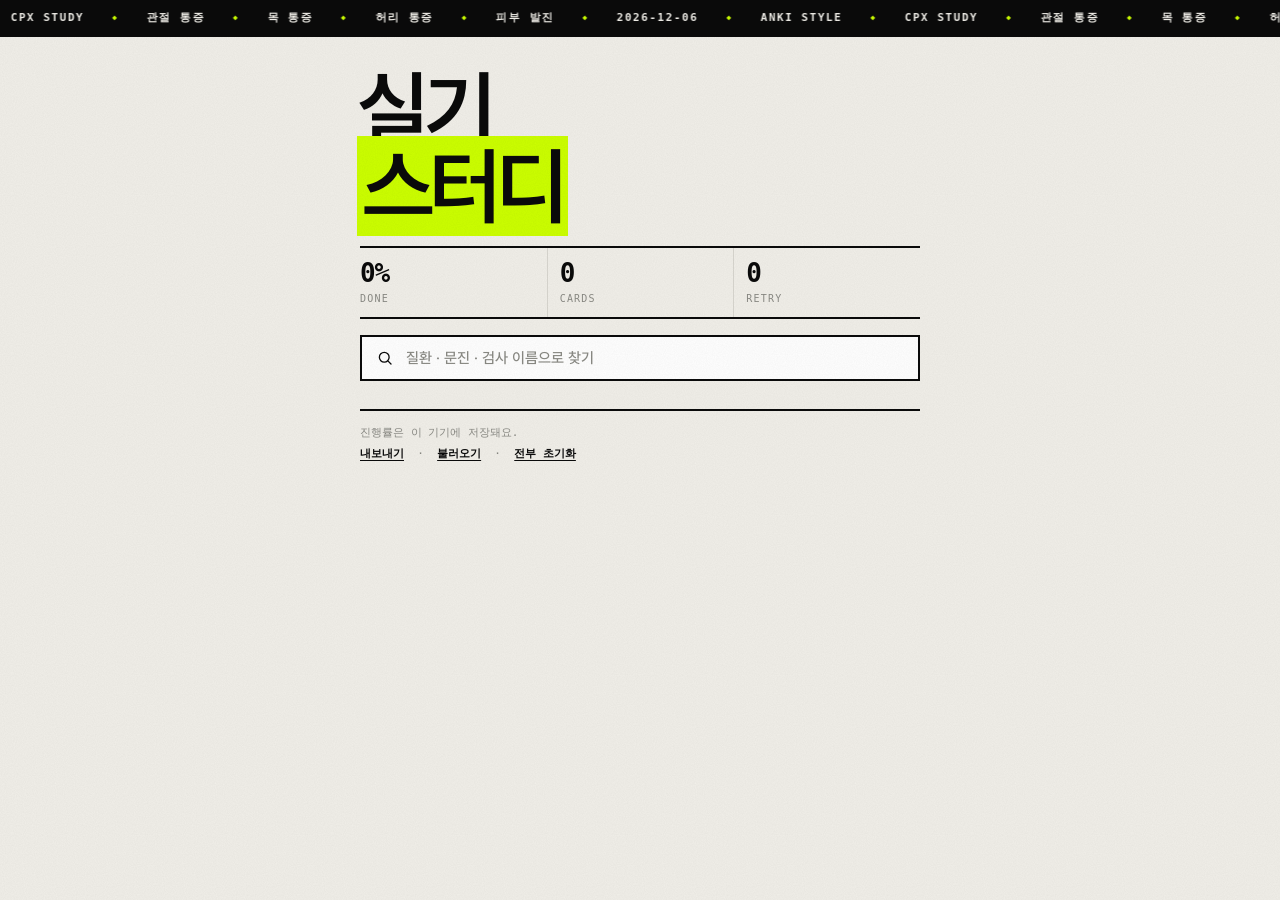
==== commit f7617883: "ㅇ ㅇ" ====
--- a/cards.html
+++ b/cards.html
@@ -3,31 +3,31 @@
 <head>
 <meta charset="utf-8">
 <meta name="viewport" content="width=device-width,initial-scale=1,viewport-fit=cover">
-<meta name="theme-color" content="#1B2A6B">
+<meta name="theme-color" content="#0A0A0A">
 <title>CPX Study</title>
 <link rel="manifest" href="manifest.webmanifest">
 <link rel="apple-touch-icon" href="icons/icon-192.png">
 <meta name="apple-mobile-web-app-capable" content="yes">
-<link rel="stylesheet" href="assets/style.css?v=8">
+<link rel="stylesheet" href="assets/style.css?v=9">
 </head>
 <body class="study">
-<div class="top">
-  <a class="rb ghost" id="bk"></a>
-  <div class="tt w"><b id="dTitle"></b><span id="dCC"></span></div>
-  <span class="cnt w"><b id="cur">1</b> / <span id="tot">1</span></span>
-  <button class="rb ghost" id="more" aria-label="메뉴"></button>
-</div>
+<div class="top"><div class="in">
+  <a class="sq" id="bk"></a>
+  <div class="tt"><b id="dTitle"></b><span id="dCC"></span></div>
+  <span class="cnt"><b id="cur">01</b><small> / </small><span id="tot">01</span></span>
+  <button class="sq" id="more" aria-label="메뉴"></button>
+</div></div>
 <div class="pips" id="pips"></div>
 <div class="stage" id="stage"></div>
 <div class="bot">
   <div class="acts">
     <button class="act sm" id="prev"></button>
-    <button class="act no" id="mNo"></button>
-    <button class="act mid" id="flip"></button>
-    <button class="act ok" id="mYes"></button>
+    <button class="act no" id="mNo">다시</button>
+    <button class="act mid" id="flip">뒤집기</button>
+    <button class="act ok" id="mYes">외웠다</button>
     <button class="act sm" id="next"></button>
   </div>
-  <div class="hintl" id="hintl">카드를 탭하면 뒤집고, 옆으로 던지면 넘어가요</div>
+  <div class="hintl" id="hintl">tap to flip · swipe to grade</div>
 </div>
 <div class="fin" id="fin"><div class="in">
   <div class="n" id="finN"></div><h3 id="finT"></h3><p id="finP"></p><div class="ls" id="finL"></div>
@@ -35,13 +35,13 @@
 </div></div>
 
 <script type="module">
-import { $, $$, loadIndex, loadCC, getCard, setCard, resetDeck, qs, registerSW } from './assets/store.js?v=8';
-import { ICON, sheet, toast } from './assets/ui.js?v=8';
-import { applyPrefOnly, highlight, zoomable } from './assets/enhance.js?v=8';
+import { $, $$, loadIndex, loadCC, getCard, setCard, resetDeck, qs, registerSW } from './assets/store.js?v=9';
+import { ICON, sheet, toast } from './assets/ui.js?v=9';
+import { applyPrefOnly, highlight, zoomable } from './assets/enhance.js?v=9';
 applyPrefOnly(); registerSW();
 $('#bk').innerHTML = ICON.back; $('#more').innerHTML = ICON.more;
 $('#prev').innerHTML = ICON.prev; $('#next').innerHTML = ICON.next;
-$('#flip').innerHTML = ICON.flip; $('#mNo').innerHTML = ICON.close; $('#mYes').innerHTML = ICON.check;
+
 
 const ccId = qs('cc'), dIdx = +(qs('d') || 0), startAt = qs('i') !== null ? +qs('i') : 0;
 let meta = null, deckDef = null, base = [], deck = [], i = 0, only = false;
@@ -51,9 +51,6 @@
   const idx = await loadIndex();
   idx.parts.forEach(p => p.ccs.forEach(c => { if (c.id === ccId) meta = c; }));
   if (!meta) { location.href = 'index.html'; return; }
-  const [g1, g2] = meta.grad || ['#1B2A6B', '#6D3BE0'];
-  document.documentElement.style.setProperty('--g1', g1); document.documentElement.style.setProperty('--g2', g2);
-  document.querySelector('meta[name=theme-color]').content = g1;
   const data = await loadCC(ccId); deckDef = data.decks[dIdx];
   if (!deckDef) { location.href = 'decks.html?cc=' + ccId; return; }
   document.title = `${deckDef.t} — CPX ${meta.num}`;
@@ -75,10 +72,10 @@
   const c = e.c, f = c.f, s = getCard(ccId, dIdx, e.n);
   const foot = stats(f.mt);
   return `<div class="sc c${pos}" data-n="${e.n}">
-    <div class="stamp y">외웠다</div><div class="stamp n">다시</div>
+    <div class="stamp y">GOT IT</div><div class="stamp n">AGAIN</div>
     <div class="fc">
       <div class="f fr">
-        <div class="ft"><span class="lab">${f.kk}</span><span class="seq">${i + pos + 1} / ${deck.length}</span></div>
+        <div class="ft"><span>${f.kk}</span><span class="seq">${String(i + pos + 1).padStart(2, '0')} / ${String(deck.length).padStart(2, '0')}</span></div>
         <div class="fm"><div class="big ${f.cls}">${f.big}</div>${f.nm ? `<div class="nm">${f.nm}</div>` : ''}${(!foot && f.mt) ? `<div class="mt">${f.mt}</div>` : ''}</div>
         ${foot}
       </div>
@@ -92,7 +89,7 @@
   stage.innerHTML = [0, 1, 2].filter(k => i + k < deck.length).reverse().map(k => cardHTML(deck[i + k], k)).join('');
   const topc = stage.querySelector('.c0');
   if (topc) { highlight(topc.querySelector('.bd')); zoomable(topc.querySelector('.bd')); bindDrag(topc); }
-  $('#cur').textContent = i + 1; $('#tot').textContent = deck.length;
+  $('#cur').textContent = String(i + 1).padStart(2, '0'); $('#tot').textContent = String(deck.length).padStart(2, '0');
   $('#prev').disabled = i === 0;
   pips();
 }
--- a/assets/style.css
+++ b/assets/style.css
@@ -13,27 +13,27 @@
   font-display:swap;src:url('fonts/NotoSerifKR-700.woff2') format('woff2')}
 
 /* ═══════════════════════════════════════════════════════════
-   CPX Study v7 — 카드는 물체다.
-   홈: CC마다 색이 있는 패스. 학습: 손가락을 따라오는 카드 스택.
+   CPX Study v8 — chic brutalism
+   뼈색 종이 · 검정 2px 선 · 딱딱한 그림자 · 모노 숫자 · 라임 하나
    ═══════════════════════════════════════════════════════════ */
 :root{
-  --bg:#F4F4F6; --sur:#FFFFFF;
-  --ink:#0C0D12; --ink2:#5E6270; --ink3:#9A9EAA; --line:#E7E8EC; --line2:#F0F1F4;
-  --ok:#16A34A; --ok2:#DCFCE7; --no:#E11D48; --no2:#FFE4E6;
-  --g1:#1B2A6B; --g2:#6D3BE0;              /* CC 색 — 페이지에서 덮어씀 */
+  --bone:#F1EFE9; --paper:#FFFFFF; --ink:#0A0A0A; --ink2:#4A4A46; --ink3:#8A8A84;
+  --line:#0A0A0A; --line2:#D8D6CF; --lime:#CCFF00; --lime2:#E9FF8A;
   --sn:'Pretendard','Pretendard Variable',-apple-system,BlinkMacSystemFont,system-ui,sans-serif;
-  --e:cubic-bezier(.2,.8,.2,1); --spring:cubic-bezier(.34,1.56,.64,1);
-  --col:600px; --gut:20px;
+  --mono:ui-monospace,"SF Mono",Menlo,Consolas,monospace;
+  --e:cubic-bezier(.2,.8,.2,1); --spring:cubic-bezier(.3,1.5,.6,1);
+  --col:600px; --gut:20px; --r:6px;
 }
 :root[data-theme="dark"]{
-  --bg:#0B0C10; --sur:#16171D;
-  --ink:#F2F3F7; --ink2:#A7ABB8; --ink3:#6C7080; --line:#25272F; --line2:#1D1F26;
-  --ok:#4ADE80; --ok2:#123322; --no:#FB7185; --no2:#3A1420;
+  --bone:#0E0E0D; --paper:#171716; --ink:#F4F3EE; --ink2:#B8B7B0; --ink3:#7A7973; --line:#F4F3EE; --line2:#2C2C2A;
 }
 *{box-sizing:border-box;-webkit-tap-highlight-color:transparent}
 html,body{height:100%}
-body{margin:0;background:var(--bg);color:var(--ink);font-family:var(--sn);font-size:15px;line-height:1.55;
+body{margin:0;background:var(--bone);color:var(--ink);font-family:var(--sn);font-size:15px;line-height:1.55;
   word-break:keep-all;-webkit-font-smoothing:antialiased;display:flex;flex-direction:column;overflow:hidden}
+body::after{content:"";position:fixed;inset:0;pointer-events:none;z-index:200;opacity:.5;mix-blend-mode:multiply;
+  background-image:url("data:image/svg+xml;utf8,<svg xmlns='http://www.w3.org/2000/svg' width='160' height='160'><filter id='n'><feTurbulence type='fractalNoise' baseFrequency='.9' numOctaves='2' stitchTiles='stitch'/><feColorMatrix values='0 0 0 0 0 0 0 0 0 0 0 0 0 0 0 0 0 0 .08 0'/></filter><rect width='100%' height='100%' filter='url(%23n)'/></svg>")}
+:root[data-theme="dark"] body::after{mix-blend-mode:screen;opacity:.35}
 button,input{font-family:inherit;color:inherit}
 button{cursor:pointer;border:0;background:none;padding:0;font-size:inherit}
 a{color:inherit;text-decoration:none}
@@ -41,314 +41,286 @@
 .hide{display:none!important}
 .scroll{flex:1;overflow-y:auto;-webkit-overflow-scrolling:touch;overscroll-behavior:contain}
 .w{max-width:var(--col);margin:0 auto;padding:0 var(--gut)}
+.mono{font-family:var(--mono);font-variant-numeric:tabular-nums;letter-spacing:-.02em}
+.lab{font-family:var(--mono);font-size:10.5px;font-weight:700;letter-spacing:.12em;text-transform:uppercase;color:var(--ink2)}
 @view-transition{navigation:auto}
-::view-transition-old(root){animation:vo .16s var(--e) both}
-::view-transition-new(root){animation:vi .28s var(--e) both}
-@keyframes vo{to{opacity:0;transform:scale(.985)}}
-@keyframes vi{from{opacity:0;transform:scale(1.015)}}
-
-/* ─── 상단 ─── */
-.top{flex:0 0 auto;padding:calc(10px + env(safe-area-inset-top)) var(--gut) 8px;
-  display:flex;align-items:center;gap:10px;max-width:calc(var(--col) + 2*var(--gut));margin:0 auto;width:100%}
-.rb{width:40px;height:40px;border-radius:50%;background:var(--sur);display:grid;place-items:center;
-  color:var(--ink);box-shadow:0 1px 2px rgba(12,13,18,.06),0 6px 16px -8px rgba(12,13,18,.18);flex:0 0 40px}
-.rb:active{transform:scale(.94)}
-.rb svg{width:20px;height:20px}
-.rb.ghost{background:rgba(255,255,255,.18);color:#fff;box-shadow:none;backdrop-filter:blur(8px)}
+::view-transition-old(root){animation:vo .12s linear both}
+::view-transition-new(root){animation:vi .22s var(--e) both}
+@keyframes vo{to{opacity:0}}@keyframes vi{from{opacity:0;transform:translateY(8px)}}
+
+/* ─── 티커 ─── */
+.ticker{overflow:hidden;border-bottom:2px solid var(--line);padding-top:env(safe-area-inset-top);background:var(--ink);color:var(--bone)}
+.ticker .tk{display:flex;white-space:nowrap;animation:tk 22s linear infinite;font-family:var(--mono);font-size:11px;
+  font-weight:700;letter-spacing:.14em;text-transform:uppercase;padding:9px 0}
+.ticker .tk span{padding:0 14px}
+.ticker .tk span::after{content:"◆";margin-left:28px;color:var(--lime);font-size:8px;vertical-align:1px}
+@keyframes tk{to{transform:translateX(-50%)}}
+
+/* ─── 상단 바 ─── */
+.top{flex:0 0 auto;border-bottom:2px solid var(--line);background:var(--bone);padding-top:env(safe-area-inset-top)}
+.top .in{max-width:var(--col);margin:0 auto;padding:10px var(--gut);display:flex;align-items:center;gap:12px;min-height:56px}
+.sq{width:40px;height:40px;border:2px solid var(--line);display:grid;place-items:center;flex:0 0 40px;
+  background:var(--paper);transition:.12s}
+.sq:active{background:var(--lime);transform:translate(1px,1px)}
+.sq svg{width:20px;height:20px}
 .tt{flex:1;min-width:0}
-.tt b{display:block;font-size:16px;font-weight:800;letter-spacing:-.03em;line-height:1.25;
-  white-space:nowrap;overflow:hidden;text-overflow:ellipsis}
-.tt span{display:block;font-size:12px;color:var(--ink3);margin-top:1px}
-.tt.w b{color:#fff}.tt.w span{color:rgba(255,255,255,.7)}
-.cnt{font-size:13px;font-weight:700;color:var(--ink2);font-variant-numeric:tabular-nums}
-.cnt.w{color:rgba(255,255,255,.85)}
+.tt b{display:block;font-size:17px;font-weight:800;letter-spacing:-.04em;line-height:1.15;white-space:nowrap;overflow:hidden;text-overflow:ellipsis}
+.tt span{display:block;font-family:var(--mono);font-size:10.5px;letter-spacing:.08em;text-transform:uppercase;color:var(--ink3);margin-top:2px}
+.cnt{font-family:var(--mono);font-size:15px;font-weight:700;letter-spacing:-.02em;font-variant-numeric:tabular-nums}
+.cnt small{color:var(--ink3);font-weight:500}
 
 /* ─── 홈 ─── */
-.hero{padding:calc(28px + env(safe-area-inset-top)) 0 10px}
-.hero .hi{font-size:13px;font-weight:600;color:var(--ink3)}
-.hero h1{font-size:34px;font-weight:800;letter-spacing:-.05em;line-height:1.08;margin:6px 0 16px}
-.stats{display:flex;gap:8px;margin-bottom:26px}
-.stat{flex:1;background:var(--sur);border-radius:16px;padding:14px 14px 12px;
-  box-shadow:0 1px 2px rgba(12,13,18,.04)}
-.stat b{display:block;font-size:24px;font-weight:800;letter-spacing:-.04em;line-height:1}
-.stat span{display:block;font-size:11.5px;color:var(--ink3);font-weight:600;margin-top:6px}
-.stat.hl{background:var(--ink);color:var(--bg)}
-.stat.hl span{color:rgba(255,255,255,.6)}
-:root[data-theme="dark"] .stat.hl{background:#F2F3F7;color:#0B0C10}
-:root[data-theme="dark"] .stat.hl span{color:rgba(0,0,0,.5)}
-.sech{display:flex;align-items:baseline;gap:8px;margin:0 0 12px}
-.sech h2{font-size:17px;font-weight:800;letter-spacing:-.03em;margin:0}
-.sech span{margin-left:auto;font-size:12px;color:var(--ink3);font-weight:600}
-
-/* 패스 카드 */
-.pass{position:relative;display:block;border-radius:24px;padding:20px 20px 18px;color:#fff;
-  background:linear-gradient(135deg,var(--g1),var(--g2));overflow:hidden;margin-bottom:12px;
-  box-shadow:0 14px 34px -18px var(--g2);transition:transform .2s var(--e)}
-.pass::before{content:"";position:absolute;inset:0;
-  background:radial-gradient(120% 90% at 100% 0%,rgba(255,255,255,.22),transparent 55%);pointer-events:none}
-.pass:active{transform:scale(.985)}
-.pass .no{position:absolute;right:18px;top:8px;font-size:78px;font-weight:800;letter-spacing:-.07em;
-  line-height:1;opacity:.16;pointer-events:none}
-.pass .lab{font-size:11px;font-weight:800;letter-spacing:.2em;opacity:.7}
-.pass h3{font-size:22px;font-weight:800;letter-spacing:-.035em;margin:6px 0 2px;line-height:1.2}
-.pass .en{font-size:12.5px;opacity:.7;font-weight:500}
-.pass .pr{display:flex;align-items:center;gap:12px;margin-top:22px}
-.pass .bar{flex:1;height:5px;border-radius:3px;background:rgba(255,255,255,.22);overflow:hidden}
-.pass .bar i{display:block;height:100%;background:#fff;border-radius:3px;width:0;transition:width 1s var(--e)}
-.pass .pct{font-size:15px;font-weight:800;letter-spacing:-.03em;font-variant-numeric:tabular-nums;min-width:40px;text-align:right}
-.pass .sub{font-size:11.5px;opacity:.7;margin-top:6px;font-weight:600}
-.pass.soon{background:var(--sur);color:var(--ink3);box-shadow:none;border:1px dashed var(--line)}
-.pass.soon::before{display:none}
-
-/* 검색 */
-.search{display:flex;align-items:center;gap:10px;background:var(--sur);border-radius:16px;padding:13px 16px;
-  margin:0 0 22px;box-shadow:0 1px 2px rgba(12,13,18,.04)}
-.search svg{width:18px;height:18px;color:var(--ink3)}
-.search input{flex:1;border:0;outline:0;background:none;font-size:15px;color:var(--ink)}
-.search input::placeholder{color:var(--ink3)}
-.hit{display:block;background:var(--sur);border-radius:16px;padding:14px 16px;margin-bottom:8px}
-.hit .loc{font-size:11px;font-weight:800;letter-spacing:.14em;color:var(--ink3);margin-bottom:4px}
-.hit .t{font-size:15px;font-weight:700;margin-bottom:2px;letter-spacing:-.02em}
+.mast{padding:34px 0 0}
+.mast h1{font-size:84px;font-weight:800;letter-spacing:-.07em;line-height:.92;margin:0 0 20px -3px}
+.mast h1 em{font-style:normal;background:var(--lime);padding:0 .06em;box-decoration-break:clone;-webkit-box-decoration-break:clone}
+.strip{display:grid;grid-template-columns:1fr 1fr 1fr;border-top:2px solid var(--line);border-bottom:2px solid var(--line)}
+.strip div{padding:12px 0 11px;border-left:1px solid var(--line2);padding-left:12px}
+.strip div:first-child{border-left:0;padding-left:0}
+.strip b{display:block;font-family:var(--mono);font-size:26px;font-weight:700;letter-spacing:-.04em;line-height:1}
+.strip span{display:block;font-family:var(--mono);font-size:10px;letter-spacing:.12em;text-transform:uppercase;color:var(--ink3);margin-top:5px}
+.search{display:flex;align-items:center;gap:10px;border:2px solid var(--line);background:var(--paper);padding:11px 14px;margin:16px 0 28px}
+.search svg{width:18px;height:18px}
+.search input{flex:1;border:0;outline:0;background:none;font-size:15px;font-weight:600;color:var(--ink)}
+.search input::placeholder{color:var(--ink3);font-weight:500}
+.sech{display:flex;align-items:baseline;gap:10px;margin:0 0 12px}
+.sech h2{font-size:14px;font-weight:800;letter-spacing:-.02em;margin:0;text-transform:uppercase}
+.sech span{margin-left:auto;font-family:var(--mono);font-size:11px;color:var(--ink3)}
+
+.blk{display:block;position:relative;background:var(--paper);border:2px solid var(--line);padding:16px 16px 14px;margin-bottom:14px;
+  box-shadow:5px 5px 0 var(--line);transition:transform .12s var(--e),box-shadow .12s var(--e),background .12s}
+.blk:active{transform:translate(3px,3px);box-shadow:2px 2px 0 var(--line);background:var(--lime)}
+.blk .no{font-family:var(--mono);font-size:46px;font-weight:700;letter-spacing:-.06em;line-height:.9}
+.blk .pr{position:absolute;right:16px;top:18px;text-align:right}
+.blk .pr b{display:block;font-family:var(--mono);font-size:15px;font-weight:700;letter-spacing:-.02em}
+.blk .seg{display:flex;gap:2px;margin-top:6px;justify-content:flex-end}
+.blk .seg i{width:9px;height:9px;border:1.5px solid var(--line);background:var(--paper)}
+.blk .seg i.on{background:var(--ink)}
+.blk h3{font-size:22px;font-weight:800;letter-spacing:-.045em;margin:12px 0 2px;line-height:1.15}
+.blk .en{font-family:var(--mono);font-size:10.5px;letter-spacing:.1em;text-transform:uppercase;color:var(--ink3)}
+.blk .tag{position:absolute;left:-6px;top:-10px;background:var(--lime);border:2px solid var(--line);font-family:var(--mono);
+  font-size:10px;font-weight:700;letter-spacing:.1em;padding:3px 8px;transform:rotate(-3deg)}
+.blk.soon{color:var(--ink3);box-shadow:none;border-style:dashed;background:transparent}
+.hit{display:block;border-bottom:1px solid var(--line2);padding:12px 0}
+.hit .loc{font-family:var(--mono);font-size:10px;letter-spacing:.12em;text-transform:uppercase;color:var(--ink3)}
+.hit .t{font-size:15.5px;font-weight:800;letter-spacing:-.03em;margin:3px 0 2px}
 .hit .x{font-size:12.5px;color:var(--ink2);line-height:1.5}
-.hit mark{background:none;color:var(--ink);font-weight:800;text-decoration:underline;text-decoration-color:var(--g2);text-underline-offset:3px}
-.empty{padding:24px 4px;color:var(--ink3);font-size:13px}
-.foot{margin:24px 0 34px;font-size:12px;color:var(--ink3);line-height:1.8}
-.foot button,.foot a{color:var(--ink2);font-weight:700;font-size:12px}
+.hit mark{background:var(--lime);color:var(--ink);padding:0 2px}
+.empty{padding:24px 0;color:var(--ink3);font-family:var(--mono);font-size:12px}
+.foot{margin:24px 0 36px;padding-top:12px;border-top:2px solid var(--line);font-family:var(--mono);font-size:11px;color:var(--ink3);line-height:1.9}
+.foot button,.foot a{color:var(--ink);font-weight:700;font-size:11px;text-decoration:underline;text-underline-offset:3px}
 
 /* ─── 허브 ─── */
-.hubtop{background:linear-gradient(160deg,var(--g1),var(--g2));color:#fff;
-  padding:0 0 24px;border-radius:0 0 30px 30px;position:relative;overflow:hidden}
-.hubtop::before{content:"";position:absolute;inset:0;background:radial-gradient(90% 70% at 100% 0%,rgba(255,255,255,.2),transparent 55%);pointer-events:none}
-.hubtop .in{max-width:var(--col);margin:0 auto;padding:12px var(--gut) 0;position:relative}
-.hubtop .no{font-size:64px;font-weight:800;letter-spacing:-.07em;line-height:.9;opacity:.35}
-.hubtop h1{font-size:28px;font-weight:800;letter-spacing:-.04em;margin:8px 0 2px;line-height:1.15}
-.hubtop .en{font-size:13px;opacity:.75;font-weight:500}
-.hubtop .row{display:flex;gap:8px;margin-top:22px}
-.hubtop .k{flex:1;background:rgba(255,255,255,.14);backdrop-filter:blur(10px);border-radius:16px;padding:12px 14px}
-.hubtop .k b{display:block;font-size:22px;font-weight:800;letter-spacing:-.04em;line-height:1}
-.hubtop .k span{display:block;font-size:11px;opacity:.75;margin-top:5px;font-weight:600}
-.modes{display:flex;gap:10px;margin:-16px 0 24px;position:relative;z-index:2}
-.mode{flex:1;background:var(--sur);border-radius:20px;padding:16px 16px 14px;
-  box-shadow:0 2px 4px rgba(12,13,18,.04),0 14px 30px -18px rgba(12,13,18,.25)}
-.mode:active{transform:scale(.98)}
-.mode .ic{width:36px;height:36px;border-radius:12px;display:grid;place-items:center;color:#fff;
-  background:linear-gradient(135deg,var(--g1),var(--g2));margin-bottom:12px}
-.mode .ic svg{width:19px;height:19px}
-.mode h3{font-size:17px;font-weight:800;letter-spacing:-.03em;margin:0 0 2px}
-.mode p{font-size:12px;color:var(--ink3);margin:0 0 12px;font-weight:600}
-.mode .bar{height:4px;border-radius:2px;background:var(--line2);overflow:hidden}
-.mode .bar i{display:block;height:100%;border-radius:2px;background:linear-gradient(90deg,var(--g1),var(--g2));width:0;transition:width .8s var(--e)}
-.mode .pc{font-size:12px;font-weight:700;color:var(--ink2);margin-top:8px;font-variant-numeric:tabular-nums}
-
-.deck{display:flex;align-items:center;gap:14px;background:var(--sur);border-radius:18px;padding:14px 16px;margin-bottom:8px}
-.deck:active{transform:scale(.985)}
-.deck .n{width:34px;height:34px;border-radius:11px;display:grid;place-items:center;font-size:13px;font-weight:800;
-  background:var(--line2);color:var(--ink2);flex:0 0 34px}
-.deck.done .n{background:var(--ok2);color:var(--ok)}
+.hub{background:var(--ink);color:var(--bone);border-bottom:2px solid var(--line)}
+.hub .in{max-width:var(--col);margin:0 auto;padding:6px var(--gut) 22px}
+.hub .no{font-family:var(--mono);font-size:112px;font-weight:700;letter-spacing:-.08em;line-height:.85;color:var(--lime);margin-left:-4px}
+.hub h1{font-size:30px;font-weight:800;letter-spacing:-.05em;margin:8px 0 2px;line-height:1.1}
+.hub .en{font-family:var(--mono);font-size:11px;letter-spacing:.12em;text-transform:uppercase;opacity:.6}
+.hub .kk{display:grid;grid-template-columns:1fr 1fr 1fr;margin-top:20px;border-top:1px solid rgba(255,255,255,.2)}
+.hub .kk div{padding:12px 0 0;border-left:1px solid rgba(255,255,255,.2);padding-left:12px}
+.hub .kk div:first-child{border-left:0;padding-left:0}
+.hub .kk b{display:block;font-family:var(--mono);font-size:24px;font-weight:700;letter-spacing:-.04em;line-height:1}
+.hub .kk span{display:block;font-family:var(--mono);font-size:10px;letter-spacing:.12em;text-transform:uppercase;opacity:.6;margin-top:4px}
+.modes{display:grid;grid-template-columns:1fr 1fr;gap:12px;margin:18px 0 26px}
+.mode{display:block;border:2px solid var(--line);background:var(--paper);padding:14px 14px 12px;box-shadow:5px 5px 0 var(--line);transition:.12s}
+.mode:active{transform:translate(3px,3px);box-shadow:2px 2px 0 var(--line)}
+.mode.lime{background:var(--lime)}
+.mode .lab{color:var(--ink)}
+.mode h3{font-size:21px;font-weight:800;letter-spacing:-.045em;margin:12px 0 2px}
+.mode p{font-family:var(--mono);font-size:10.5px;color:var(--ink2);margin:0 0 12px;letter-spacing:.02em}
+.mode .seg{display:flex;gap:2px}
+.mode .seg i{flex:1;height:8px;border:1.5px solid var(--line);background:transparent}
+.mode .seg i.on{background:var(--ink)}
+.mode .pc{font-family:var(--mono);font-size:12px;font-weight:700;margin-top:8px}
+.deck{display:flex;align-items:center;gap:14px;border-top:2px solid var(--line);padding:14px 0;width:100%;text-align:left}
+.deck:last-child{border-bottom:2px solid var(--line)}
+.deck:active{background:var(--lime)}
+.deck .n{font-family:var(--mono);font-size:20px;font-weight:700;letter-spacing:-.04em;width:34px;flex:0 0 34px}
+.deck.done .n{color:var(--ink3);text-decoration:line-through}
 .deck .t{flex:1;min-width:0}
-.deck .t b{display:block;font-size:15.5px;font-weight:700;letter-spacing:-.02em}
+.deck .t b{display:block;font-size:16px;font-weight:800;letter-spacing:-.03em}
 .deck .t span{display:block;font-size:12px;color:var(--ink3);margin-top:1px;white-space:nowrap;overflow:hidden;text-overflow:ellipsis}
-.deck .e{text-align:right}
-.deck .e b{display:block;font-size:15px;font-weight:800;letter-spacing:-.03em;font-variant-numeric:tabular-nums}
-.deck .e span{font-size:11px;color:var(--ink3);font-weight:600}
-.links{display:flex;gap:16px;padding:14px 2px 34px;font-size:13px;color:var(--ink2)}
-.links a{display:flex;align-items:center;gap:6px;font-weight:700}
-.links a svg{width:16px;height:16px;color:var(--ink3)}
+.deck .e{font-family:var(--mono);font-size:12.5px;font-weight:700;text-align:right;letter-spacing:-.02em}
+.deck .e small{display:block;color:var(--ink3);font-weight:500;font-size:10.5px}
+.links{display:flex;gap:18px;padding:16px 0 36px;font-family:var(--mono);font-size:11.5px;text-transform:uppercase;letter-spacing:.08em}
+.links a{display:flex;align-items:center;gap:6px;font-weight:700;text-decoration:underline;text-underline-offset:3px}
+.links a svg{width:15px;height:15px}
 
 /* ─── 학습 (스택) ─── */
-body.study{background:linear-gradient(160deg,var(--g1),var(--g2))}
-.pips{max-width:calc(var(--col) + 2*var(--gut));margin:0 auto;width:100%;padding:0 var(--gut) 6px;display:flex;gap:3px}
-.pips i{flex:1;height:3px;border-radius:2px;background:rgba(255,255,255,.25)}
-.pips i.seen{background:rgba(255,255,255,.55)}
-.pips i.ok{background:#7CFFB0}.pips i.no{background:#FF8AA1}
-.pips i.cur{background:#fff}
-.stage{flex:1;position:relative;min-height:0;padding:10px var(--gut) 6px;max-width:calc(var(--col) + 2*var(--gut));
-  margin:0 auto;width:100%;perspective:1400px;touch-action:pan-y}
-.sc{position:absolute;left:var(--gut);right:var(--gut);top:10px;bottom:6px;border-radius:26px;
-  transform-style:preserve-3d;will-change:transform;
+body.study{background:var(--ink);color:var(--bone)}
+body.study .top{background:var(--ink);border-bottom-color:rgba(255,255,255,.18)}
+body.study .sq{background:transparent;border-color:var(--bone);color:var(--bone)}
+body.study .sq:active{background:var(--lime);color:var(--ink);border-color:var(--lime)}
+body.study .tt span{color:rgba(255,255,255,.5)}
+body.study .cnt small{color:rgba(255,255,255,.4)}
+.pips{max-width:calc(var(--col) + 2*var(--gut));margin:0 auto;width:100%;padding:10px var(--gut) 4px;display:flex;gap:3px}
+.pips i{flex:1;height:6px;border:1.5px solid rgba(255,255,255,.35);background:transparent}
+.pips i.seen{background:rgba(255,255,255,.35)}
+.pips i.ok{background:var(--lime);border-color:var(--lime)}
+.pips i.no{background:#FF5C5C;border-color:#FF5C5C}
+.pips i.cur{border-color:#fff;background:#fff}
+.stage{flex:1;position:relative;min-height:0;padding:12px var(--gut) 8px;max-width:calc(var(--col) + 2*var(--gut));margin:0 auto;width:100%;perspective:1400px;touch-action:pan-y}
+.sc{position:absolute;left:var(--gut);right:var(--gut);top:12px;bottom:8px;transform-style:preserve-3d;will-change:transform;
   transition:transform .42s var(--spring),opacity .3s}
-.sc.c1{transform:translateY(14px) scale(.955);opacity:.9}
-.sc.c2{transform:translateY(28px) scale(.91);opacity:.75}
-.sc.drag{transition:none}
-.sc.fly{transition:transform .38s var(--e),opacity .3s}
+.sc.c1{transform:translate(6px,10px) scale(.97);opacity:.8}
+.sc.c2{transform:translate(12px,20px) scale(.94);opacity:.55}
+.sc.drag{transition:none}.sc.fly{transition:transform .36s var(--e),opacity .3s}
 .sc.flip .fc{transform:rotateY(180deg)}
 .fc{position:absolute;inset:0;transform-style:preserve-3d;transition:transform .5s var(--e)}
-.f{position:absolute;inset:0;background:var(--sur);border-radius:26px;overflow:hidden;
+.f{position:absolute;inset:0;background:#fff;color:#0A0A0A;border:2px solid #0A0A0A;overflow:hidden;
   backface-visibility:hidden;-webkit-backface-visibility:hidden;display:flex;flex-direction:column;
-  box-shadow:0 20px 50px -20px rgba(0,0,0,.45)}
+  box-shadow:8px 8px 0 var(--lime)}
 .f.bk{transform:rotateY(180deg)}
-.stamp{position:absolute;top:22px;padding:7px 12px;border-radius:10px;font-size:14px;font-weight:800;letter-spacing:.06em;
-  border:3px solid;opacity:0;transform:rotate(-12deg);z-index:5;pointer-events:none}
-.stamp.y{right:20px;color:var(--ok);border-color:var(--ok);transform:rotate(12deg)}
-.stamp.n{left:20px;color:var(--no);border-color:var(--no)}
-
-/* 앞면 */
-.ft{display:flex;align-items:center;padding:18px 22px 0}
-.ft .lab{font-size:11px;font-weight:800;letter-spacing:.18em;color:var(--ink3)}
-.ft .seq{margin-left:auto;font-size:12px;font-weight:700;color:var(--ink3);font-variant-numeric:tabular-nums}
-.fm{flex:1;display:flex;flex-direction:column;align-items:center;justify-content:center;text-align:center;padding:10px 26px;overflow:hidden}
-.big{font-weight:800;letter-spacing:-.06em;line-height:1;color:var(--ink)}
-.big.xl{font-size:clamp(96px,30vw,138px)}
-.big.lg{font-size:clamp(24px,6.6vw,32px);letter-spacing:-.04em;line-height:1.2}
-.big.md{font-size:clamp(17px,4.6vw,21px);line-height:1.5;font-weight:600;letter-spacing:-.02em;color:var(--ink)}
-.nm{font-size:16px;font-weight:700;color:var(--ink2);margin-top:14px;letter-spacing:-.02em}
-.mt{font-size:12.5px;color:var(--ink3);margin-top:10px;font-weight:600}
-.fs{display:flex;gap:8px;padding:0 20px 20px}
-.fs div{flex:1;background:var(--line2);border-radius:14px;padding:11px 8px;text-align:center}
-.fs b{display:block;font-size:19px;font-weight:800;letter-spacing:-.04em;line-height:1}
-.fs span{display:block;font-size:10.5px;color:var(--ink3);font-weight:700;margin-top:5px;letter-spacing:.04em}
-
-/* 뒷면 */
-.bh{padding:18px 22px 12px;display:flex;align-items:baseline;gap:10px;border-bottom:1px solid var(--line2)}
-.bh .g{font-size:20px;font-weight:800;letter-spacing:-.04em}
-.bh .n{font-size:12.5px;font-weight:700;color:var(--ink2)}
-.bh .c{margin-left:auto;font-size:11.5px;color:var(--ink3);font-weight:700}
-.bd{flex:1;overflow-y:auto;-webkit-overflow-scrolling:touch;padding:6px 22px 22px;touch-action:pan-y}
-.sum{padding:12px 0 8px;border-bottom:1px solid var(--line2);margin-bottom:6px}
-.sum .lab{display:block;font-size:11px;font-weight:800;letter-spacing:.16em;color:var(--ink3);margin-bottom:8px}
+.stamp{position:absolute;top:26px;padding:8px 14px;font-family:var(--mono);font-size:15px;font-weight:700;letter-spacing:.12em;
+  text-transform:uppercase;border:2px solid #0A0A0A;opacity:0;z-index:5;pointer-events:none}
+.stamp.y{right:22px;background:var(--lime);transform:rotate(8deg)}
+.stamp.n{left:22px;background:#fff;transform:rotate(-8deg)}
+.ft{display:flex;align-items:center;padding:16px 20px 0;font-family:var(--mono);font-size:10.5px;letter-spacing:.12em;text-transform:uppercase;color:#8A8A84}
+.ft .seq{margin-left:auto;font-weight:700;color:#0A0A0A}
+.fm{flex:1;display:flex;flex-direction:column;align-items:center;justify-content:center;text-align:center;padding:10px 24px;overflow:hidden}
+.big{font-weight:800;letter-spacing:-.07em;line-height:.95;color:#0A0A0A}
+.big.xl{font-size:clamp(120px,38vw,170px)}
+.big.lg{font-size:clamp(26px,7vw,34px);letter-spacing:-.045em;line-height:1.15}
+.big.md{font-size:clamp(17px,4.6vw,21px);line-height:1.5;font-weight:600;letter-spacing:-.02em}
+.nm{font-size:16px;font-weight:700;color:#0A0A0A;margin-top:14px;letter-spacing:-.03em;background:var(--lime);padding:2px 8px}
+.mt{font-size:12.5px;color:#8A8A84;margin-top:10px;font-weight:600}
+.fs{display:grid;grid-template-columns:1fr 1fr 1fr;border-top:2px solid #0A0A0A}
+.fs div{padding:12px 8px 13px;text-align:center;border-left:1px solid #D8D6CF}
+.fs div:first-child{border-left:0}
+.fs b{display:block;font-family:var(--mono);font-size:22px;font-weight:700;letter-spacing:-.04em;line-height:1}
+.fs span{display:block;font-family:var(--mono);font-size:9.5px;letter-spacing:.14em;text-transform:uppercase;color:#8A8A84;margin-top:5px}
+.bh{padding:16px 20px 12px;display:flex;align-items:baseline;gap:10px;border-bottom:2px solid #0A0A0A}
+.bh .g{font-size:22px;font-weight:800;letter-spacing:-.05em}
+.bh .n{font-size:12.5px;font-weight:700;color:#4A4A46}
+.bh .c{margin-left:auto;font-family:var(--mono);font-size:10.5px;letter-spacing:.1em;text-transform:uppercase;color:#8A8A84}
+.bd{flex:1;overflow-y:auto;-webkit-overflow-scrolling:touch;padding:6px 20px 22px;touch-action:pan-y;color:#0A0A0A}
+.sum{padding:12px 0 10px;border-bottom:1px solid #D8D6CF;margin-bottom:6px}
+.sum .lab{display:block;margin-bottom:8px;color:#8A8A84}
 .chips{display:flex;flex-wrap:wrap;gap:6px}
-.chips span{font-size:12px;font-weight:700;background:var(--line2);border-radius:9px;padding:6px 10px;letter-spacing:-.01em}
-
-/* 하단 */
+.chips span{font-size:12px;font-weight:700;border:1.5px solid #0A0A0A;padding:5px 9px;letter-spacing:-.01em;background:#fff}
 .bot{flex:0 0 auto;padding:10px var(--gut) calc(14px + env(safe-area-inset-bottom));max-width:calc(var(--col) + 2*var(--gut));margin:0 auto;width:100%}
-.acts{display:flex;align-items:center;justify-content:center;gap:18px}
-.act{width:60px;height:60px;border-radius:50%;background:var(--sur);display:grid;place-items:center;
-  box-shadow:0 10px 24px -12px rgba(0,0,0,.5);transition:transform .15s var(--e)}
-.act:active{transform:scale(.92)}
-.act svg{width:26px;height:26px}
-.act.no{color:var(--no)}.act.ok{color:var(--ok)}
-.act.mid{width:72px;height:72px;background:var(--ink);color:var(--bg)}
-:root[data-theme="dark"] .act.mid{background:#F2F3F7;color:#0B0C10}
-.act.sm{width:44px;height:44px;box-shadow:none;background:rgba(255,255,255,.18);color:#fff;backdrop-filter:blur(8px)}
-.act.sm svg{width:20px;height:20px}
-.hintl{text-align:center;font-size:12px;color:rgba(255,255,255,.75);font-weight:600;margin-top:12px}
-
-/* 완주 */
-.fin{position:fixed;inset:0;z-index:90;display:none;place-items:center;padding:28px;color:#fff;
-  background:linear-gradient(160deg,var(--g1),var(--g2))}
+.acts{display:grid;grid-template-columns:44px 1fr 1.4fr 1fr 44px;gap:8px;align-items:stretch}
+.act{height:54px;border:2px solid var(--bone);color:var(--bone);display:grid;place-items:center;font-family:var(--mono);
+  font-size:12px;font-weight:700;letter-spacing:.12em;text-transform:uppercase;transition:.1s}
+.act:active{transform:translate(2px,2px)}
+.act svg{width:20px;height:20px}
+.act.mid{background:var(--lime);color:#0A0A0A;border-color:var(--lime)}
+.act.no:active{background:#FF5C5C;border-color:#FF5C5C;color:#0A0A0A}
+.act.ok:active{background:var(--lime);border-color:var(--lime);color:#0A0A0A}
+.act.sm{border-color:rgba(255,255,255,.3)}
+.act[disabled]{opacity:.25}
+.hintl{text-align:center;font-family:var(--mono);font-size:10.5px;letter-spacing:.1em;text-transform:uppercase;color:rgba(255,255,255,.45);margin-top:12px}
+.fin{position:fixed;inset:0;z-index:90;display:none;place-items:center;padding:28px;background:var(--lime);color:#0A0A0A}
 .fin.show{display:grid}
-.fin .in{max-width:380px;width:100%;text-align:center}
-.fin .n{font-size:88px;font-weight:800;letter-spacing:-.07em;line-height:1}
-.fin h3{font-size:22px;font-weight:800;letter-spacing:-.035em;margin:14px 0 8px}
-.fin p{font-size:14px;opacity:.85;margin:0 0 20px;line-height:1.6}
-.fin .ls{font-size:13px;font-weight:700;margin-bottom:22px;line-height:1.8;opacity:.95}
-.fbtn{display:block;width:100%;height:54px;border-radius:18px;font-size:15px;font-weight:800;margin-bottom:10px;
-  background:#fff;color:#0C0D12}
-.fbtn.ghost{background:rgba(255,255,255,.16);color:#fff;backdrop-filter:blur(8px)}
-
-/* 시트 · 토스트 */
+.fin .in{max-width:380px;width:100%;text-align:left}
+.fin .n{font-family:var(--mono);font-size:120px;font-weight:700;letter-spacing:-.08em;line-height:.85}
+.fin h3{font-size:26px;font-weight:800;letter-spacing:-.05em;margin:18px 0 8px}
+.fin p{font-size:14px;margin:0 0 18px;line-height:1.6}
+.fin .ls{font-family:var(--mono);font-size:12px;margin-bottom:22px;line-height:1.8;border-top:2px solid #0A0A0A;padding-top:12px}
+.fbtn{display:block;width:100%;height:56px;border:2px solid #0A0A0A;background:#0A0A0A;color:var(--lime);font-size:15px;font-weight:800;letter-spacing:-.02em;margin-bottom:10px;box-shadow:5px 5px 0 #0A0A0A}
+.fbtn.ghost{background:transparent;color:#0A0A0A;box-shadow:none}
 .sheet{position:fixed;inset:0;z-index:100;pointer-events:none}
-.sheet .sh-bg{position:absolute;inset:0;background:rgba(12,13,18,0);transition:background .25s}
-.sheet .sh-panel{position:absolute;left:10px;right:10px;bottom:calc(10px + env(safe-area-inset-bottom));background:var(--sur);
-  border-radius:24px;padding:10px 10px 10px;transform:translateY(120%);transition:transform .34s var(--spring)}
-.sheet.show{pointer-events:auto}.sheet.show .sh-bg{background:rgba(12,13,18,.35)}.sheet.show .sh-panel{transform:none}
-.sh-grab{width:36px;height:4px;border-radius:2px;background:var(--line);margin:4px auto 10px}
-.sh-t{font-size:11px;font-weight:800;letter-spacing:.18em;color:var(--ink3);padding:2px 12px 8px}
-.sh-i{display:flex;align-items:center;gap:12px;width:100%;text-align:left;padding:14px 12px;border-radius:14px;font-size:15px;font-weight:700}
-.sh-i:active{background:var(--line2)}
-.sh-i .sh-ic{width:22px;color:var(--ink2);display:grid;place-items:center}
-.sh-i.danger{color:var(--no)}
-#toast{position:fixed;left:50%;bottom:calc(110px + env(safe-area-inset-bottom));transform:translate(-50%,8px);
-  background:var(--ink);color:var(--bg);font-size:13px;font-weight:700;padding:10px 16px;border-radius:99px;
-  opacity:0;transition:.25s var(--e);pointer-events:none;z-index:110}
+.sheet .sh-bg{position:absolute;inset:0;background:rgba(10,10,10,0);transition:background .2s}
+.sheet .sh-panel{position:absolute;left:12px;right:12px;bottom:calc(12px + env(safe-area-inset-bottom));background:var(--paper);color:var(--ink);
+  border:2px solid var(--line);box-shadow:6px 6px 0 var(--line);padding:10px;transform:translateY(130%);transition:transform .3s var(--spring)}
+.sheet.show{pointer-events:auto}.sheet.show .sh-bg{background:rgba(10,10,10,.5)}.sheet.show .sh-panel{transform:none}
+.sh-grab{display:none}
+.sh-t{font-family:var(--mono);font-size:10.5px;letter-spacing:.14em;text-transform:uppercase;color:var(--ink3);padding:6px 10px 10px;border-bottom:1px solid var(--line2)}
+.sh-i{display:flex;align-items:center;gap:12px;width:100%;text-align:left;padding:14px 10px;font-size:15px;font-weight:800;letter-spacing:-.02em;border-bottom:1px solid var(--line2)}
+.sh-i:last-child{border-bottom:0}.sh-i:active{background:var(--lime)}
+.sh-i .sh-ic{width:22px;display:grid;place-items:center}
+.sh-i.danger{color:#D62828}
+#toast{position:fixed;left:50%;bottom:calc(112px + env(safe-area-inset-bottom));transform:translate(-50%,8px);background:var(--lime);color:#0A0A0A;
+  font-family:var(--mono);font-size:12px;font-weight:700;letter-spacing:.06em;padding:10px 16px;border:2px solid #0A0A0A;box-shadow:4px 4px 0 #0A0A0A;
+  opacity:0;transition:.2s var(--e);pointer-events:none;z-index:110}
 #toast.show{opacity:1;transform:translate(-50%,0)}
 
 /* ─── 본문 요소 ─── */
-.grp{padding:13px 0;border-bottom:1px solid var(--line2)}
-.grp:last-child{border-bottom:0}
-.grp .gl{display:flex;align-items:center;gap:8px;margin-bottom:5px}
+.grp{padding:13px 0;border-bottom:1px solid #D8D6CF}.grp:last-child{border-bottom:0}
+.grp .gl{display:flex;align-items:center;gap:8px;margin-bottom:6px}
 .grp .gt{font-size:12.5px;font-weight:800;letter-spacing:-.01em}
-.gd{font-size:9.5px;font-weight:800;letter-spacing:.14em;padding:3px 7px;border-radius:6px}
-.gd.MUST{color:#fff;background:var(--ink)}
-:root[data-theme="dark"] .gd.MUST{color:#0B0C10;background:#F2F3F7}
-.gd.SHOULD{color:var(--ink2);background:var(--line2)}
-.gd.DROP{color:var(--ink3);background:var(--line2)}
-.say{font-size:16px;font-weight:700;line-height:1.55;letter-spacing:-.02em;margin:0 0 5px}
-.why{font-size:12.5px;color:var(--ink2);line-height:1.58;margin:0}
+.gd{font-family:var(--mono);font-size:9.5px;font-weight:700;letter-spacing:.14em;padding:3px 7px;border:1.5px solid #0A0A0A}
+.gd.MUST{background:#0A0A0A;color:var(--lime)}
+.gd.SHOULD{background:#fff}
+.gd.DROP{color:#8A8A84;border-color:#D8D6CF}
+.say{font-size:16px;font-weight:700;line-height:1.55;letter-spacing:-.025em;margin:0 0 5px}
+.why{font-size:12.5px;color:#4A4A46;line-height:1.58;margin:0}
 .pp{font-size:14.5px;line-height:1.7;margin:0 0 10px}
-.pp b,.rp b{font-weight:800;text-decoration:underline;text-decoration-thickness:2px;text-decoration-color:var(--g2);text-underline-offset:3px}
-.lead{font-size:19px;font-weight:800;line-height:1.4;letter-spacing:-.035em;margin:10px 0 10px}
-.kv{display:flex;gap:12px;padding:10px 0;border-bottom:1px solid var(--line2);font-size:13.5px;line-height:1.58}
+.pp b,.rp b{font-weight:800;background:linear-gradient(transparent 55%,var(--lime) 55%);padding:0 1px}
+.lead{font-size:20px;font-weight:800;line-height:1.35;letter-spacing:-.045em;margin:10px 0 10px}
+.kv{display:flex;gap:12px;padding:10px 0;border-bottom:1px solid #D8D6CF;font-size:13.5px;line-height:1.58}
 .kv:last-child{border-bottom:0}
-.kv b{flex:0 0 84px;font-size:11.5px;font-weight:800;color:var(--ink3);padding-top:3px;letter-spacing:.02em}
+.kv b{flex:0 0 82px;font-family:var(--mono);font-size:10.5px;letter-spacing:.06em;text-transform:uppercase;color:#8A8A84;padding-top:3px}
 .ol{margin:2px 0 0;padding-left:18px}.ol li{font-size:13.5px;line-height:1.6;margin-bottom:3px}
-.note{margin-top:12px;padding:13px 15px;background:var(--line2);border-radius:14px;font-size:13px;line-height:1.6}
+.note{margin-top:12px;padding:12px 14px;border:2px solid #0A0A0A;font-size:13px;line-height:1.6;background:var(--lime2)}
 .note b{font-weight:800}
 .tw{overflow-x:auto;-webkit-overflow-scrolling:touch;margin:12px 0 16px}
 table{border-collapse:collapse;width:100%;font-size:12.5px}
-th{font-size:10.5px;font-weight:800;letter-spacing:.1em;color:var(--ink3);text-align:left;padding:0 10px 7px 0;border-bottom:2px solid var(--ink);white-space:nowrap}
-:root[data-theme="dark"] th{border-bottom-color:#F2F3F7}
-td{padding:9px 10px 9px 0;border-bottom:1px solid var(--line2);vertical-align:top;line-height:1.5}
-td.k{font-weight:700}td.s,td.rz{color:var(--ink2)}td.dx{font-weight:700}
+th{font-family:var(--mono);font-size:10px;letter-spacing:.1em;text-transform:uppercase;color:#8A8A84;text-align:left;padding:0 10px 7px 0;border-bottom:2px solid #0A0A0A;white-space:nowrap}
+td{padding:9px 10px 9px 0;border-bottom:1px solid #D8D6CF;vertical-align:top;line-height:1.5}
+td.k{font-weight:800}td.s,td.rz{color:#4A4A46}td.dx{font-weight:800}
 figure{margin:14px 0 8px;position:relative;cursor:zoom-in}
-figure svg{width:100%;height:auto;border-radius:14px;background:#fff}
-figcaption{font-size:11.5px;color:var(--ink3);margin-top:7px;text-align:center;font-weight:600}
-.numc{font-weight:800;text-decoration:underline;text-decoration-thickness:2px;text-decoration-color:var(--g2);text-underline-offset:3px}
-.zhint{position:absolute;right:10px;top:10px;font-size:10.5px;font-weight:800;color:var(--ink2);background:var(--sur);
-  border-radius:99px;padding:5px 10px;box-shadow:0 1px 4px rgba(0,0,0,.1);pointer-events:none}
-ul.plain{list-style:none;margin:8px 0 16px;padding:0}
-ul.plain li{padding:10px 0;border-bottom:1px solid var(--line2);font-size:13.5px;line-height:1.6}
-ul.plain .g{font-size:9.5px;font-weight:800;letter-spacing:.14em;color:var(--ink3);margin-left:6px}
-ul.deduct{list-style:none;margin:12px 0 16px;padding:0}
-ul.deduct li{padding:8px 0 8px 18px;text-indent:-18px;font-size:13.5px;line-height:1.6;border-bottom:1px solid var(--line2)}
-ul.deduct li::before{content:"–\00a0\00a0";color:var(--no);font-weight:800}
-ol.flow{list-style:none;counter-reset:fl;margin:12px 0 16px;padding:0}
-ol.flow li{counter-increment:fl;position:relative;padding:11px 0 11px 34px;border-bottom:1px solid var(--line2);font-size:13.5px;line-height:1.6}
-ol.flow li::before{content:counter(fl);position:absolute;left:0;top:11px;width:24px;height:24px;border-radius:8px;
-  background:var(--line2);display:grid;place-items:center;font-size:12px;font-weight:800}
-ol.flow .pos{font-size:10px;font-weight:800;letter-spacing:.14em;color:var(--ink3);display:block;margin-bottom:2px}
-.recall{margin:16px 0;padding:14px 16px;border-radius:16px;background:var(--line2)}
-.recall .lb{font-size:10.5px;font-weight:800;letter-spacing:.18em;color:var(--ink3);margin-bottom:8px}
-.recall p{font-size:14px;margin:0 0 .5em;padding-left:20px;text-indent:-20px;line-height:1.6}
-.recall p::before{content:"Q";font-weight:800;margin-right:8px}
+figure svg{width:100%;height:auto;border:2px solid #0A0A0A;background:#fff}
+figcaption{font-family:var(--mono);font-size:10.5px;color:#8A8A84;margin-top:7px;letter-spacing:.04em}
+.numc{font-family:var(--mono);font-weight:700;background:var(--lime);padding:0 3px}
+.zhint{position:absolute;right:10px;top:10px;font-family:var(--mono);font-size:9.5px;letter-spacing:.1em;text-transform:uppercase;background:var(--lime);border:1.5px solid #0A0A0A;padding:3px 7px;pointer-events:none}
+ul.plain{list-style:none;margin:8px 0 16px;padding:0;border-top:2px solid #0A0A0A}
+ul.plain li{padding:10px 0;border-bottom:1px solid #D8D6CF;font-size:13.5px;line-height:1.6}
+ul.plain .g{font-family:var(--mono);font-size:9.5px;letter-spacing:.14em;margin-left:6px;border:1.5px solid #0A0A0A;padding:1px 5px}
+ul.deduct{list-style:none;margin:12px 0 16px;padding:0;border-top:2px solid #0A0A0A}
+ul.deduct li{padding:8px 0 8px 18px;text-indent:-18px;font-size:13.5px;line-height:1.6;border-bottom:1px solid #D8D6CF}
+ul.deduct li::before{content:"✕\00a0\00a0";font-weight:800;font-size:11px}
+ol.flow{list-style:none;counter-reset:fl;margin:12px 0 16px;padding:0;border-top:2px solid #0A0A0A}
+ol.flow li{counter-increment:fl;position:relative;padding:11px 0 11px 36px;border-bottom:1px solid #D8D6CF;font-size:13.5px;line-height:1.6}
+ol.flow li::before{content:counter(fl,decimal-leading-zero);position:absolute;left:0;top:12px;font-family:var(--mono);font-size:12px;font-weight:700}
+ol.flow .pos{font-family:var(--mono);font-size:9.5px;letter-spacing:.14em;text-transform:uppercase;color:#8A8A84;display:block;margin-bottom:2px}
+.recall{margin:16px 0;padding:14px 16px;border:2px solid #0A0A0A;background:#fff}
+.recall .lb{font-family:var(--mono);font-size:10px;letter-spacing:.16em;text-transform:uppercase;color:#8A8A84;margin-bottom:8px}
+.recall p{font-size:14px;margin:0 0 .5em;padding-left:22px;text-indent:-22px;line-height:1.6}
+.recall p::before{content:"Q";font-family:var(--mono);font-weight:700;margin-right:10px;background:var(--lime);padding:0 3px}
 .rdl{margin:4px 0 12px}
-.rdl dt{font-size:10.5px;font-weight:800;letter-spacing:.16em;color:var(--ink3);margin-top:14px}
+.rdl dt{font-family:var(--mono);font-size:10px;letter-spacing:.16em;text-transform:uppercase;color:#8A8A84;margin-top:14px}
 .rdl dd{margin:4px 0 0;font-size:14.5px;line-height:1.62}
 
 /* ─── 학습모드 ─── */
-.rhead{padding:8px 0 18px}
-.rhead .pn{display:inline-grid;place-items:center;min-width:44px;height:44px;padding:0 12px;border-radius:14px;
-  background:linear-gradient(135deg,var(--g1),var(--g2));color:#fff;font-size:18px;font-weight:800;letter-spacing:-.03em}
-.rhead h2{font-size:26px;font-weight:800;letter-spacing:-.045em;line-height:1.2;margin:14px 0 8px}
+.rhead{padding:22px 0 18px;border-bottom:2px solid var(--line)}
+.rhead .pn{display:inline-block;font-family:var(--mono);font-size:11px;font-weight:700;letter-spacing:.14em;text-transform:uppercase;background:var(--lime);border:2px solid var(--line);padding:4px 9px;color:#0A0A0A}
+.rhead h2{font-size:30px;font-weight:800;letter-spacing:-.055em;line-height:1.1;margin:14px 0 8px}
 .rhead p{font-size:14px;color:var(--ink2);line-height:1.62;margin:0}
-.tools{display:flex;align-items:center;gap:8px;padding:0 0 12px}
-.tbtn{font-size:12.5px;font-weight:700;color:var(--ink2);background:var(--sur);border-radius:99px;padding:8px 14px;
-  box-shadow:0 1px 2px rgba(12,13,18,.04)}
-.tbtn:active{transform:scale(.96)}
+.tools{display:flex;align-items:center;gap:8px;padding:14px 0 10px}
+.tbtn{font-family:var(--mono);font-size:11px;font-weight:700;letter-spacing:.08em;text-transform:uppercase;border:2px solid var(--line);background:var(--paper);padding:8px 12px;color:var(--ink)}
+.tbtn:active{background:var(--lime);transform:translate(1px,1px)}
 .vwrap{margin-left:auto;display:flex}.vset{display:flex;gap:6px}
-.vset button{width:36px;height:36px;border-radius:12px;background:var(--sur);color:var(--ink2);display:grid;place-items:center;
-  box-shadow:0 1px 2px rgba(12,13,18,.04)}
-.vset button svg{width:18px;height:18px}
-.acc{background:var(--sur);border-radius:20px;margin-bottom:10px;overflow:hidden}
-.ah{display:flex;align-items:center;gap:12px;width:100%;text-align:left;padding:16px 16px}
-.ah .sq{flex:0 0 32px;height:32px;border-radius:11px;background:var(--line2);display:grid;place-items:center;font-size:13px;font-weight:800;color:var(--ink2);transition:.2s}
-.acc.open .ah .sq{background:linear-gradient(135deg,var(--g1),var(--g2));color:#fff}
-.acc.read .ah .sq{background:var(--ok2);color:var(--ok)}
+.vset button{width:36px;height:36px;border:2px solid var(--line);background:var(--paper);display:grid;place-items:center}
+.vset button:active{background:var(--lime)}
+.vset button svg{width:17px;height:17px}
+.acc{border:2px solid var(--line);background:var(--paper);margin-bottom:12px;box-shadow:5px 5px 0 var(--line)}
+.acc.read{box-shadow:5px 5px 0 var(--lime)}
+.ah{display:flex;align-items:center;gap:12px;width:100%;text-align:left;padding:14px 16px}
+.ah .sq{width:32px;height:32px;flex:0 0 32px;font-family:var(--mono);font-size:13px;font-weight:700}
+.acc.open .ah .sq{background:var(--ink);color:var(--lime)}
+.acc.read .ah .sq{background:var(--lime);color:#0A0A0A}
 .ah .sq svg{width:15px;height:15px}
-.ah .at{flex:1;font-size:16px;font-weight:800;letter-spacing:-.03em;line-height:1.35}
-.ah .cv{color:var(--ink3);transition:transform .25s var(--e)}
-.ah .cv svg{width:18px;height:18px}
+.ah .at{flex:1;font-size:16.5px;font-weight:800;letter-spacing:-.035em;line-height:1.3}
+.ah .cv{transition:transform .25s var(--e)}.ah .cv svg{width:18px;height:18px}
 .acc.open .ah .cv{transform:rotate(90deg)}
-.ab{display:grid;grid-template-rows:0fr;transition:grid-template-rows .32s var(--e)}
+.ab{display:grid;grid-template-rows:0fr;transition:grid-template-rows .3s var(--e)}
 .acc.open .ab{grid-template-rows:1fr}
 .ab>div{overflow:hidden}
-.abi{padding:0 18px 18px}
-.rsub{font-size:13px;color:var(--ink2);margin:0 0 12px}
+.abi{padding:0 16px 16px;border-top:2px solid var(--line);margin-top:0;padding-top:14px}
+.rsub{font-family:var(--mono);font-size:11.5px;color:var(--ink3);margin:0 0 12px;letter-spacing:.02em}
 .rp{font-size:15px;line-height:1.75;margin:0 0 .9em}
 .rp em,.pp em,.say em{font-style:normal;font-weight:800}
-.rp .rsub{display:block;color:var(--ink2);font-size:13px}
-.rp .rnote{display:block;background:var(--line2);border-radius:14px;padding:13px 15px;font-size:13.5px;line-height:1.62}
-.rq{margin:12px 0 16px;padding:14px 16px;border-radius:16px;background:var(--line2)}
-.rq .who{font-size:10px;font-weight:800;letter-spacing:.2em;color:var(--ink3);margin-bottom:6px}
+.rp .rsub{display:block}
+.rp .rnote{display:block;border:2px solid var(--line);background:var(--lime2);padding:12px 14px;font-size:13.5px;line-height:1.6;color:#0A0A0A}
+.rq{margin:12px 0 16px;padding:12px 14px;border-left:4px solid var(--line);background:var(--bone)}
+.rq .who{font-family:var(--mono);font-size:10px;letter-spacing:.2em;text-transform:uppercase;color:var(--ink3);margin-bottom:6px}
 .rq p{font-size:14.5px;line-height:1.62;margin:0 0 .25em}
-.ask{border-top:1px solid var(--line2)}
-.ask:first-child{border-top:0}
-.ask .q{display:flex;align-items:flex-start;gap:12px;width:100%;text-align:left;padding:14px 0;font-size:15px;font-weight:700;line-height:1.5;letter-spacing:-.02em}
-.ask .q .mk{flex:0 0 24px;height:24px;border-radius:8px;background:var(--line2);display:grid;place-items:center;font-size:12px;font-weight:800;color:var(--ink2);margin-top:1px}
-.ask.open .q .mk{background:var(--ink);color:var(--bg)}
-:root[data-theme="dark"] .ask.open .q .mk{background:#F2F3F7;color:#0B0C10}
+.ask{border-top:1px solid var(--line2)}.ask:first-child{border-top:0}
+.ask .q{display:flex;align-items:flex-start;gap:12px;width:100%;text-align:left;padding:14px 0;font-size:15px;font-weight:700;line-height:1.5;letter-spacing:-.025em}
+.ask .q .mk{flex:0 0 24px;height:24px;border:2px solid var(--line);display:grid;place-items:center;font-family:var(--mono);font-size:11px;font-weight:700;margin-top:1px}
+.ask.open .q .mk{background:var(--lime)}
 .ask .q em{font-style:normal}
-.ask .q .en{font-size:11.5px;color:var(--ink3);font-weight:600;margin-left:4px}
+.ask .q .en{font-family:var(--mono);font-size:10.5px;color:var(--ink3);font-weight:500;margin-left:4px;text-transform:uppercase;letter-spacing:.06em}
 .ask .q .gd{margin-left:auto;flex:0 0 auto;align-self:center}
 .ask .a{display:grid;grid-template-rows:0fr;transition:grid-template-rows .3s var(--e)}
 .ask.open .a{grid-template-rows:1fr}
@@ -357,29 +329,29 @@
 .ask .a .rp:last-child{margin-bottom:0}
 .si2 .ai .why{font-size:13px;color:var(--ink2);margin:0 0 10px}
 .si2 .ai .say{font-size:16px;font-weight:700;line-height:1.55;margin:0 0 12px}
-.mark{display:flex;align-items:center;gap:6px;margin:8px 0 0 auto;padding:9px 14px;border-radius:99px;background:var(--line2);color:var(--ink2);font-size:12.5px;font-weight:800}
-.mark svg{width:14px;height:14px}
-.acc.read .mark{background:var(--ok2);color:var(--ok)}
-.pnav{padding:18px 0 34px;display:flex;gap:8px}
-.pbtn{flex:1;height:50px;border-radius:16px;background:var(--sur);font-size:14px;font-weight:800;display:grid;place-items:center;box-shadow:0 1px 2px rgba(12,13,18,.04)}
-.pbtn.ic{flex:0 0 50px}.pbtn.pri{background:var(--ink);color:var(--bg)}
-:root[data-theme="dark"] .pbtn.pri{background:#F2F3F7;color:#0B0C10}
-.pbtn[disabled]{opacity:.3}
+.mark{display:flex;align-items:center;gap:6px;margin:10px 0 0 auto;padding:8px 12px;border:2px solid var(--line);background:var(--paper);font-family:var(--mono);font-size:11px;font-weight:700;letter-spacing:.08em;text-transform:uppercase}
+.mark svg{width:13px;height:13px}
+.acc.read .mark{background:var(--lime)}
+.pnav{padding:18px 0 36px;display:grid;grid-template-columns:50px 1fr 1.3fr 50px;gap:8px}
+.pbtn{height:52px;border:2px solid var(--line);background:var(--paper);font-size:14px;font-weight:800;letter-spacing:-.02em;display:grid;place-items:center;box-shadow:4px 4px 0 var(--line)}
+.pbtn:active{transform:translate(2px,2px);box-shadow:2px 2px 0 var(--line)}
+.pbtn.pri{background:var(--ink);color:var(--lime)}
+.pbtn[disabled]{opacity:.3;box-shadow:none}
 .pbtn svg{width:20px;height:20px}
-.zoom{position:fixed;inset:0;z-index:120;background:rgba(12,13,18,.94);display:none;flex-direction:column;justify-content:center;padding:calc(12px + env(safe-area-inset-top)) 12px calc(12px + env(safe-area-inset-bottom))}
+.zoom{position:fixed;inset:0;z-index:120;background:rgba(10,10,10,.96);display:none;flex-direction:column;justify-content:center;padding:calc(12px + env(safe-area-inset-top)) 12px calc(12px + env(safe-area-inset-bottom))}
 .zoom.show{display:flex}
-.zt{display:flex;align-items:center;gap:12px;color:#E5E7EB;font-size:12.5px;padding:0 4px 10px}
-.zt button{margin-left:auto;font-size:12.5px;font-weight:800;color:#fff;border-radius:99px;padding:8px 16px;background:rgba(255,255,255,.14)}
-.zs{overflow:auto;-webkit-overflow-scrolling:touch;background:#fff;border-radius:16px;padding:10px;display:flex;align-items:flex-start;max-height:calc(100vh - 190px)}
-.zs svg{width:100%;height:auto}
+.zt{display:flex;align-items:center;gap:12px;color:#F1EFE9;font-family:var(--mono);font-size:11px;letter-spacing:.06em;padding:0 4px 10px}
+.zt button{margin-left:auto;font-family:var(--mono);font-size:11px;font-weight:700;letter-spacing:.1em;text-transform:uppercase;color:#0A0A0A;background:var(--lime);border:2px solid var(--lime);padding:8px 14px}
+.zs{overflow:auto;background:#fff;border:2px solid #0A0A0A;padding:10px;display:flex;align-items:flex-start;max-height:calc(100vh - 190px)}
+.zs svg{width:100%;height:auto;border:0}
 .zc{display:flex;gap:8px;padding-top:10px}
-.zc button{flex:1;font-size:13px;font-weight:800;color:#fff;border-radius:14px;padding:12px;background:rgba(255,255,255,.14)}
+.zc button{flex:1;font-family:var(--mono);font-size:12px;font-weight:700;letter-spacing:.1em;color:#F1EFE9;border:2px solid #F1EFE9;padding:12px}
 :root[data-size="s"] .abi,:root[data-size="s"] .bd{zoom:.93}
 :root[data-size="l"] .abi,:root[data-size="l"] .bd{zoom:1.12}
 .frame{flex:1;border:0;width:100%;background:#fff}
-.install{position:fixed;left:14px;right:14px;bottom:calc(14px + env(safe-area-inset-bottom));z-index:80;background:var(--ink);color:var(--bg);border-radius:20px;padding:16px 18px;display:none}
+.install{position:fixed;left:14px;right:14px;bottom:calc(14px + env(safe-area-inset-bottom));z-index:80;background:var(--lime);color:#0A0A0A;border:2px solid #0A0A0A;box-shadow:6px 6px 0 #0A0A0A;padding:16px 18px;display:none}
 .install.show{display:block}
-.install p{margin:0 0 12px;font-size:13.5px;line-height:1.55;opacity:.85}
+.install p{margin:0 0 12px;font-size:13.5px;line-height:1.55;font-weight:600}
 .install .r{display:flex;gap:8px}
-.install button{flex:1;font-size:13px;font-weight:800;padding:11px;border-radius:12px;background:rgba(255,255,255,.14);color:inherit}
-.install button.p{background:var(--bg);color:var(--ink)}
+.install button{flex:1;font-family:var(--mono);font-size:11px;font-weight:700;letter-spacing:.1em;text-transform:uppercase;padding:11px;border:2px solid #0A0A0A;background:transparent}
+.install button.p{background:#0A0A0A;color:var(--lime)}
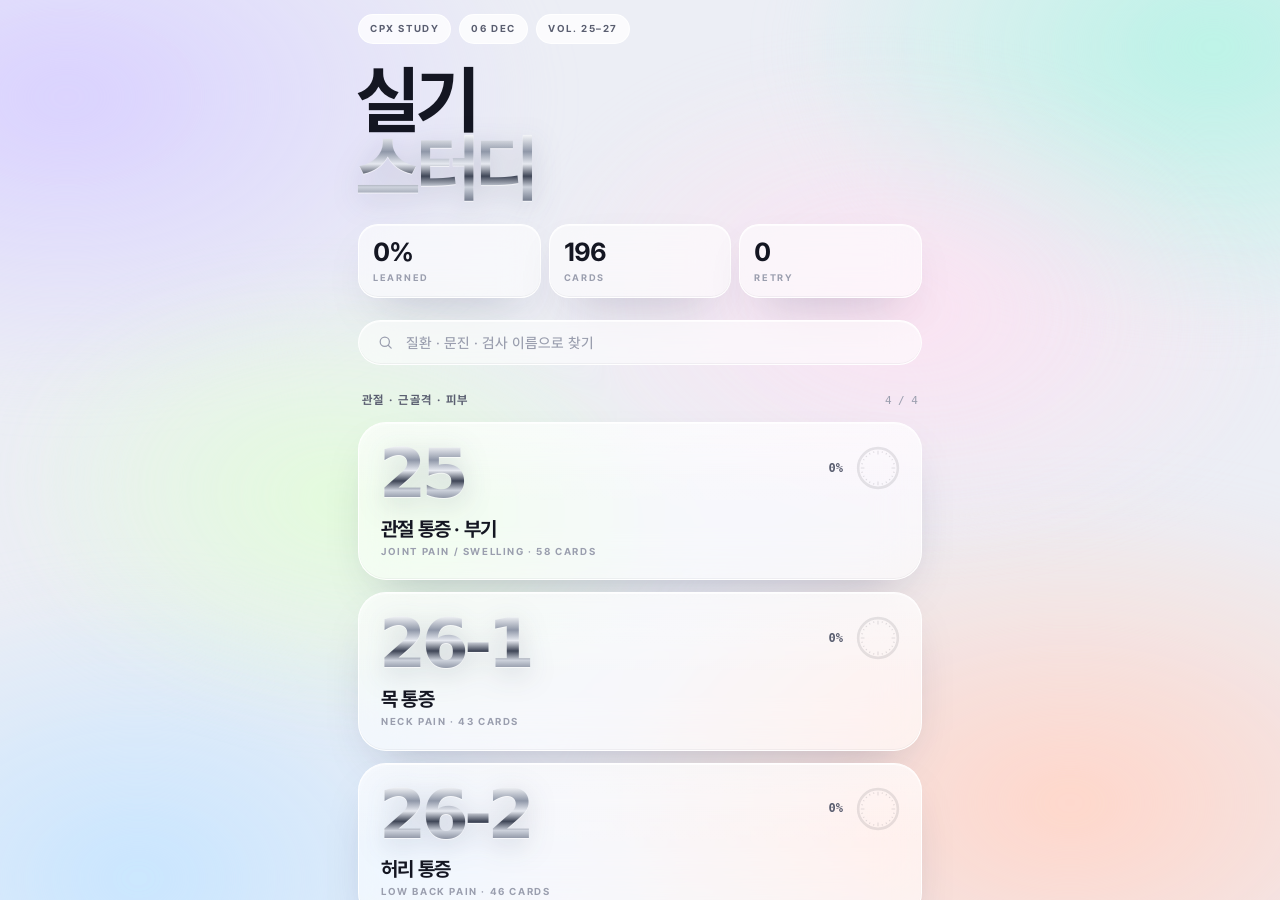
==== commit 1af900fb: "ㅇ ㅁ" ====
--- a/cards.html
+++ b/cards.html
@@ -3,12 +3,12 @@
 <head>
 <meta charset="utf-8">
 <meta name="viewport" content="width=device-width,initial-scale=1,viewport-fit=cover">
-<meta name="theme-color" content="#0A0A0A">
+<meta name="theme-color" content="#ECEEF5">
 <title>CPX Study</title>
 <link rel="manifest" href="manifest.webmanifest">
 <link rel="apple-touch-icon" href="icons/icon-192.png">
 <meta name="apple-mobile-web-app-capable" content="yes">
-<link rel="stylesheet" href="assets/style.css?v=9">
+<link rel="stylesheet" href="assets/style.css?v=11">
 </head>
 <body class="study">
 <div class="top"><div class="in">
@@ -22,12 +22,12 @@
 <div class="bot">
   <div class="acts">
     <button class="act sm" id="prev"></button>
-    <button class="act no" id="mNo">다시</button>
-    <button class="act mid" id="flip">뒤집기</button>
-    <button class="act ok" id="mYes">외웠다</button>
+    <button class="act no" id="mNo">Again</button>
+    <button class="act mid" id="flip">Flip</button>
+    <button class="act ok" id="mYes">Got it</button>
     <button class="act sm" id="next"></button>
   </div>
-  <div class="hintl" id="hintl">tap to flip · swipe to grade</div>
+  <div class="hintl" id="hintl">Tap to flip — swipe to grade</div>
 </div>
 <div class="fin" id="fin"><div class="in">
   <div class="n" id="finN"></div><h3 id="finT"></h3><p id="finP"></p><div class="ls" id="finL"></div>
@@ -35,9 +35,9 @@
 </div></div>
 
 <script type="module">
-import { $, $$, loadIndex, loadCC, getCard, setCard, resetDeck, qs, registerSW } from './assets/store.js?v=9';
-import { ICON, sheet, toast } from './assets/ui.js?v=9';
-import { applyPrefOnly, highlight, zoomable } from './assets/enhance.js?v=9';
+import { $, $$, loadIndex, loadCC, getCard, setCard, resetDeck, qs, registerSW } from './assets/store.js?v=11';
+import { ICON, sheet, toast } from './assets/ui.js?v=11';
+import { applyPrefOnly, highlight, zoomable } from './assets/enhance.js?v=11';
 applyPrefOnly(); registerSW();
 $('#bk').innerHTML = ICON.back; $('#more').innerHTML = ICON.more;
 $('#prev').innerHTML = ICON.prev; $('#next').innerHTML = ICON.next;
@@ -72,7 +72,7 @@
   const c = e.c, f = c.f, s = getCard(ccId, dIdx, e.n);
   const foot = stats(f.mt);
   return `<div class="sc c${pos}" data-n="${e.n}">
-    <div class="stamp y">GOT IT</div><div class="stamp n">AGAIN</div>
+    <div class="stamp y">Got it</div><div class="stamp n">Again</div>
     <div class="fc">
       <div class="f fr">
         <div class="ft"><span>${f.kk}</span><span class="seq">${String(i + pos + 1).padStart(2, '0')} / ${String(deck.length).padStart(2, '0')}</span></div>
--- a/assets/style.css
+++ b/assets/style.css
@@ -1,4 +1,6 @@
 /* 자체 호스팅 폰트 — 오프라인에서도 동일하게 보이도록 */
+@font-face{font-family:'Pretendard';font-style:normal;font-weight:300;
+  font-display:swap;src:url('fonts/Pretendard-300.woff2') format('woff2')}
 @font-face{font-family:'Pretendard';font-style:normal;font-weight:400;
   font-display:swap;src:url('fonts/Pretendard-400.woff2') format('woff2')}
 @font-face{font-family:'Pretendard';font-style:normal;font-weight:500;
@@ -13,27 +15,45 @@
   font-display:swap;src:url('fonts/NotoSerifKR-700.woff2') format('woff2')}
 
 /* ═══════════════════════════════════════════════════════════
-   CPX Study v8 — chic brutalism
-   뼈색 종이 · 검정 2px 선 · 딱딱한 그림자 · 모노 숫자 · 라임 하나
+   CPX Study v10 — CHROME
+   흐르는 메시 배경 · 불투명 유리 패널 · 크롬 숫자 · 홀로그램 스티커
    ═══════════════════════════════════════════════════════════ */
 :root{
-  --bone:#F1EFE9; --paper:#FFFFFF; --ink:#0A0A0A; --ink2:#4A4A46; --ink3:#8A8A84;
-  --line:#0A0A0A; --line2:#D8D6CF; --lime:#CCFF00; --lime2:#E9FF8A;
+  --bg:#ECEEF5; --ink:#141622; --ink2:#5A5E70; --ink3:#9A9EAE;
+  --glass:rgba(255,255,255,.58); --glass2:rgba(255,255,255,.78); --gline:rgba(255,255,255,.9);
+  --line:rgba(20,22,34,.08); --line2:rgba(20,22,34,.14);
+  --holo:linear-gradient(110deg,#FFD9E4 0%,#FFE6C7 18%,#E4FFD6 36%,#C9F4FF 54%,#D8CCFF 72%,#FFD0F1 90%,#FFD9E4 100%);
+  --chrome:linear-gradient(180deg,#FAFBFD 0%,#8F97A8 26%,#E6E9F0 44%,#3F4657 62%,#CDD2DC 78%,#6E7688 100%);
   --sn:'Pretendard','Pretendard Variable',-apple-system,BlinkMacSystemFont,system-ui,sans-serif;
-  --mono:ui-monospace,"SF Mono",Menlo,Consolas,monospace;
-  --e:cubic-bezier(.2,.8,.2,1); --spring:cubic-bezier(.3,1.5,.6,1);
-  --col:600px; --gut:20px; --r:6px;
+  --mono:ui-monospace,"SF Mono",Menlo,monospace;
+  --e:cubic-bezier(.2,.8,.2,1); --spring:cubic-bezier(.3,1.4,.5,1);
+  --col:600px; --gut:18px; --r:28px;
+  --sh:0 1px 0 rgba(255,255,255,.7) inset,0 -1px 0 rgba(20,22,34,.04) inset,0 20px 50px -24px rgba(40,44,80,.35);
 }
 :root[data-theme="dark"]{
-  --bone:#0E0E0D; --paper:#171716; --ink:#F4F3EE; --ink2:#B8B7B0; --ink3:#7A7973; --line:#F4F3EE; --line2:#2C2C2A;
+  --bg:#0F1018; --ink:#F1F2F8; --ink2:#AEB2C4; --ink3:#666A7C;
+  --glass:rgba(24,26,40,.55); --glass2:rgba(30,32,48,.75); --gline:rgba(255,255,255,.14);
+  --line:rgba(255,255,255,.08); --line2:rgba(255,255,255,.16);
+  --sh:0 1px 0 rgba(255,255,255,.08) inset,0 20px 50px -24px rgba(0,0,0,.7);
 }
 *{box-sizing:border-box;-webkit-tap-highlight-color:transparent}
 html,body{height:100%}
-body{margin:0;background:var(--bone);color:var(--ink);font-family:var(--sn);font-size:15px;line-height:1.55;
-  word-break:keep-all;-webkit-font-smoothing:antialiased;display:flex;flex-direction:column;overflow:hidden}
-body::after{content:"";position:fixed;inset:0;pointer-events:none;z-index:200;opacity:.5;mix-blend-mode:multiply;
-  background-image:url("data:image/svg+xml;utf8,<svg xmlns='http://www.w3.org/2000/svg' width='160' height='160'><filter id='n'><feTurbulence type='fractalNoise' baseFrequency='.9' numOctaves='2' stitchTiles='stitch'/><feColorMatrix values='0 0 0 0 0 0 0 0 0 0 0 0 0 0 0 0 0 0 .08 0'/></filter><rect width='100%' height='100%' filter='url(%23n)'/></svg>")}
-:root[data-theme="dark"] body::after{mix-blend-mode:screen;opacity:.35}
+body{margin:0;background:var(--bg);color:var(--ink);font-family:var(--sn);font-size:15px;line-height:1.55;
+  word-break:keep-all;-webkit-font-smoothing:antialiased;display:flex;flex-direction:column;overflow:hidden;position:relative}
+/* 흐르는 배경 */
+body::before,body::after{content:"";position:fixed;inset:-20%;z-index:-2;pointer-events:none;
+  background:
+   radial-gradient(38% 34% at 18% 22%,#D9D2FF 0%,transparent 70%),
+   radial-gradient(34% 32% at 82% 18%,#BFF1E6 0%,transparent 70%),
+   radial-gradient(40% 36% at 74% 78%,#FFD7CC 0%,transparent 70%),
+   radial-gradient(34% 34% at 22% 84%,#CBE5FF 0%,transparent 70%);
+  filter:blur(28px) saturate(1.15);animation:mesh 26s ease-in-out infinite alternate}
+body::after{background:
+   radial-gradient(30% 28% at 60% 40%,#FFE1F0 0%,transparent 70%),
+   radial-gradient(28% 26% at 30% 60%,#E3FFD9 0%,transparent 70%);
+  animation-duration:34s;animation-direction:alternate-reverse;opacity:.8}
+@keyframes mesh{from{transform:translate(0,0) rotate(0)}to{transform:translate(4%,-3%) rotate(6deg)}}
+:root[data-theme="dark"] body::before{opacity:.35}:root[data-theme="dark"] body::after{opacity:.25}
 button,input{font-family:inherit;color:inherit}
 button{cursor:pointer;border:0;background:none;padding:0;font-size:inherit}
 a{color:inherit;text-decoration:none}
@@ -41,286 +61,294 @@
 .hide{display:none!important}
 .scroll{flex:1;overflow-y:auto;-webkit-overflow-scrolling:touch;overscroll-behavior:contain}
 .w{max-width:var(--col);margin:0 auto;padding:0 var(--gut)}
-.mono{font-family:var(--mono);font-variant-numeric:tabular-nums;letter-spacing:-.02em}
-.lab{font-family:var(--mono);font-size:10.5px;font-weight:700;letter-spacing:.12em;text-transform:uppercase;color:var(--ink2)}
 @view-transition{navigation:auto}
-::view-transition-old(root){animation:vo .12s linear both}
-::view-transition-new(root){animation:vi .22s var(--e) both}
-@keyframes vo{to{opacity:0}}@keyframes vi{from{opacity:0;transform:translateY(8px)}}
-
-/* ─── 티커 ─── */
-.ticker{overflow:hidden;border-bottom:2px solid var(--line);padding-top:env(safe-area-inset-top);background:var(--ink);color:var(--bone)}
-.ticker .tk{display:flex;white-space:nowrap;animation:tk 22s linear infinite;font-family:var(--mono);font-size:11px;
-  font-weight:700;letter-spacing:.14em;text-transform:uppercase;padding:9px 0}
-.ticker .tk span{padding:0 14px}
-.ticker .tk span::after{content:"◆";margin-left:28px;color:var(--lime);font-size:8px;vertical-align:1px}
-@keyframes tk{to{transform:translateX(-50%)}}
-
-/* ─── 상단 바 ─── */
-.top{flex:0 0 auto;border-bottom:2px solid var(--line);background:var(--bone);padding-top:env(safe-area-inset-top)}
-.top .in{max-width:var(--col);margin:0 auto;padding:10px var(--gut);display:flex;align-items:center;gap:12px;min-height:56px}
-.sq{width:40px;height:40px;border:2px solid var(--line);display:grid;place-items:center;flex:0 0 40px;
-  background:var(--paper);transition:.12s}
-.sq:active{background:var(--lime);transform:translate(1px,1px)}
-.sq svg{width:20px;height:20px}
+::view-transition-old(root){animation:vo .18s var(--e) both}
+::view-transition-new(root){animation:vi .4s var(--e) both}
+@keyframes vo{to{opacity:0;transform:scale(.98)}}@keyframes vi{from{opacity:0;transform:scale(1.02)}}
+
+/* 유리 · 크롬 · 홀로 */
+.glass{background:var(--glass);backdrop-filter:blur(22px) saturate(1.4);-webkit-backdrop-filter:blur(22px) saturate(1.4);
+  border:1px solid var(--gline);border-radius:var(--r);box-shadow:var(--sh)}
+.chrome{background:var(--chrome);-webkit-background-clip:text;background-clip:text;color:transparent;
+  filter:drop-shadow(0 1px 0 rgba(255,255,255,.6)) drop-shadow(0 6px 14px rgba(40,44,80,.18))}
+:root[data-theme="dark"] .chrome{filter:drop-shadow(0 6px 14px rgba(0,0,0,.5))}
+.holo{background:var(--holo);background-size:300% 100%;animation:holo 7s linear infinite}
+@keyframes holo{to{background-position:300% 0}}
+.lab{font-size:10.5px;font-weight:700;letter-spacing:.2em;text-transform:uppercase;color:var(--ink3)}
+.mono{font-family:var(--mono);font-variant-numeric:tabular-nums}
+
+/* ─── 상단 ─── */
+.ticker{padding-top:env(safe-area-inset-top)}
+.ticker .tk{display:flex;gap:8px;max-width:var(--col);margin:0 auto;padding:14px var(--gut) 0}
+.ticker .tk span{font-size:10px;font-weight:700;letter-spacing:.16em;text-transform:uppercase;color:var(--ink2);
+  background:var(--glass2);border:1px solid var(--gline);border-radius:99px;padding:6px 11px;white-space:nowrap}
+.ticker .tk span:nth-child(n+4){display:none}
+.top{flex:0 0 auto;padding-top:env(safe-area-inset-top)}
+.top .in{max-width:var(--col);margin:0 auto;padding:12px var(--gut) 10px;display:flex;align-items:center;gap:12px}
+.sq{width:40px;height:40px;display:grid;place-items:center;flex:0 0 40px;border-radius:50%;background:var(--glass2);border:1px solid var(--gline);
+  box-shadow:0 8px 20px -10px rgba(40,44,80,.35);color:var(--ink);transition:transform .15s var(--e)}
+.sq:active{transform:scale(.92)}
+.sq svg{width:18px;height:18px}
 .tt{flex:1;min-width:0}
-.tt b{display:block;font-size:17px;font-weight:800;letter-spacing:-.04em;line-height:1.15;white-space:nowrap;overflow:hidden;text-overflow:ellipsis}
-.tt span{display:block;font-family:var(--mono);font-size:10.5px;letter-spacing:.08em;text-transform:uppercase;color:var(--ink3);margin-top:2px}
-.cnt{font-family:var(--mono);font-size:15px;font-weight:700;letter-spacing:-.02em;font-variant-numeric:tabular-nums}
+.tt b{display:block;font-size:16px;font-weight:700;letter-spacing:-.03em;line-height:1.2;white-space:nowrap;overflow:hidden;text-overflow:ellipsis}
+.tt span{display:block;font-size:10px;font-weight:700;letter-spacing:.16em;text-transform:uppercase;color:var(--ink3);margin-top:3px}
+.cnt{font-family:var(--mono);font-size:14px;font-weight:700;letter-spacing:-.02em}
 .cnt small{color:var(--ink3);font-weight:500}
 
 /* ─── 홈 ─── */
-.mast{padding:34px 0 0}
-.mast h1{font-size:84px;font-weight:800;letter-spacing:-.07em;line-height:.92;margin:0 0 20px -3px}
-.mast h1 em{font-style:normal;background:var(--lime);padding:0 .06em;box-decoration-break:clone;-webkit-box-decoration-break:clone}
-.strip{display:grid;grid-template-columns:1fr 1fr 1fr;border-top:2px solid var(--line);border-bottom:2px solid var(--line)}
-.strip div{padding:12px 0 11px;border-left:1px solid var(--line2);padding-left:12px}
-.strip div:first-child{border-left:0;padding-left:0}
-.strip b{display:block;font-family:var(--mono);font-size:26px;font-weight:700;letter-spacing:-.04em;line-height:1}
-.strip span{display:block;font-family:var(--mono);font-size:10px;letter-spacing:.12em;text-transform:uppercase;color:var(--ink3);margin-top:5px}
-.search{display:flex;align-items:center;gap:10px;border:2px solid var(--line);background:var(--paper);padding:11px 14px;margin:16px 0 28px}
-.search svg{width:18px;height:18px}
-.search input{flex:1;border:0;outline:0;background:none;font-size:15px;font-weight:600;color:var(--ink)}
-.search input::placeholder{color:var(--ink3);font-weight:500}
-.sech{display:flex;align-items:baseline;gap:10px;margin:0 0 12px}
-.sech h2{font-size:14px;font-weight:800;letter-spacing:-.02em;margin:0;text-transform:uppercase}
+.mast{padding:22px 0 0}
+.mast h1{font-size:74px;font-weight:700;letter-spacing:-.06em;line-height:.92;margin:0 0 22px -2px}
+.mast h1 em{font-style:normal;display:block}
+.strip{display:grid;grid-template-columns:1fr 1fr 1fr;gap:8px;margin-bottom:22px}
+.strip div{background:var(--glass);backdrop-filter:blur(18px);-webkit-backdrop-filter:blur(18px);border:1px solid var(--gline);border-radius:20px;padding:14px 14px 12px;box-shadow:var(--sh)}
+.strip b{display:block;font-size:26px;font-weight:700;letter-spacing:-.05em;line-height:1}
+.strip span{display:block;font-size:9.5px;font-weight:700;letter-spacing:.18em;text-transform:uppercase;color:var(--ink3);margin-top:6px}
+.search{display:flex;align-items:center;gap:10px;background:var(--glass);backdrop-filter:blur(18px);-webkit-backdrop-filter:blur(18px);border:1px solid var(--gline);border-radius:99px;padding:12px 18px;margin:0 0 26px;box-shadow:var(--sh)}
+.search svg{width:17px;height:17px;color:var(--ink3)}
+.search input{flex:1;border:0;outline:0;background:none;font-size:14.5px;font-weight:500;color:var(--ink)}
+.search input::placeholder{color:var(--ink3)}
+.sech{display:flex;align-items:baseline;gap:8px;margin:0 0 12px;padding:0 4px}
+.sech h2{font-size:12px;font-weight:700;letter-spacing:.12em;text-transform:uppercase;margin:0;color:var(--ink2)}
 .sech span{margin-left:auto;font-family:var(--mono);font-size:11px;color:var(--ink3)}
 
-.blk{display:block;position:relative;background:var(--paper);border:2px solid var(--line);padding:16px 16px 14px;margin-bottom:14px;
-  box-shadow:5px 5px 0 var(--line);transition:transform .12s var(--e),box-shadow .12s var(--e),background .12s}
-.blk:active{transform:translate(3px,3px);box-shadow:2px 2px 0 var(--line);background:var(--lime)}
-.blk .no{font-family:var(--mono);font-size:46px;font-weight:700;letter-spacing:-.06em;line-height:.9}
-.blk .pr{position:absolute;right:16px;top:18px;text-align:right}
-.blk .pr b{display:block;font-family:var(--mono);font-size:15px;font-weight:700;letter-spacing:-.02em}
-.blk .seg{display:flex;gap:2px;margin-top:6px;justify-content:flex-end}
-.blk .seg i{width:9px;height:9px;border:1.5px solid var(--line);background:var(--paper)}
-.blk .seg i.on{background:var(--ink)}
-.blk h3{font-size:22px;font-weight:800;letter-spacing:-.045em;margin:12px 0 2px;line-height:1.15}
-.blk .en{font-family:var(--mono);font-size:10.5px;letter-spacing:.1em;text-transform:uppercase;color:var(--ink3)}
-.blk .tag{position:absolute;left:-6px;top:-10px;background:var(--lime);border:2px solid var(--line);font-family:var(--mono);
-  font-size:10px;font-weight:700;letter-spacing:.1em;padding:3px 8px;transform:rotate(-3deg)}
-.blk.soon{color:var(--ink3);box-shadow:none;border-style:dashed;background:transparent}
-.hit{display:block;border-bottom:1px solid var(--line2);padding:12px 0}
-.hit .loc{font-family:var(--mono);font-size:10px;letter-spacing:.12em;text-transform:uppercase;color:var(--ink3)}
-.hit .t{font-size:15.5px;font-weight:800;letter-spacing:-.03em;margin:3px 0 2px}
+.blk{display:block;position:relative;background:var(--glass);backdrop-filter:blur(22px) saturate(1.4);-webkit-backdrop-filter:blur(22px) saturate(1.4);
+  border:1px solid var(--gline);border-radius:var(--r);padding:22px 22px 20px;margin-bottom:12px;box-shadow:var(--sh);overflow:hidden;
+  transition:transform .18s var(--e)}
+.blk:active{transform:scale(.98)}
+.blk::after{content:"";position:absolute;left:0;right:0;top:0;height:50%;background:linear-gradient(rgba(255,255,255,.35),transparent);pointer-events:none;border-radius:var(--r) var(--r) 0 0}
+.blk .no{font-size:68px;font-weight:800;letter-spacing:-.07em;line-height:.85;margin-left:-2px;position:relative;z-index:1}
+.blk .pr{position:absolute;right:20px;top:22px;display:flex;align-items:center;gap:12px;z-index:1}
+.blk .pr b{font-family:var(--mono);font-size:12px;font-weight:700;color:var(--ink2)}
+.blk .seg{display:none}
+.blk h3{font-size:20px;font-weight:700;letter-spacing:-.04em;margin:14px 0 3px;line-height:1.2;position:relative;z-index:1}
+.blk .en{font-size:10px;font-weight:700;letter-spacing:.16em;text-transform:uppercase;color:var(--ink3);position:relative;z-index:1}
+.blk .tag{position:absolute;right:16px;bottom:18px;font-size:9.5px;font-weight:800;letter-spacing:.14em;text-transform:uppercase;color:var(--ink);
+  padding:6px 11px;border-radius:99px;transform:rotate(-4deg);z-index:1;box-shadow:0 4px 10px -4px rgba(0,0,0,.25)}
+.blk .tag{background:var(--holo);background-size:300% 100%;animation:holo 7s linear infinite}
+.blk.soon{color:var(--ink3);background:rgba(255,255,255,.25)}
+.dial{width:46px;height:46px;position:relative}
+.dial svg{width:100%;height:100%;overflow:visible}
+.dial .k{stroke:rgba(20,22,34,.12);stroke-width:1}
+.dial .t{fill:none;stroke:rgba(20,22,34,.1);stroke-width:2.5}
+.dial .v{fill:none;stroke:url(#holoStroke);stroke-width:3;stroke-linecap:round;transition:stroke-dashoffset 1.2s var(--e)}
+:root[data-theme="dark"] .dial .k{stroke:rgba(255,255,255,.14)}:root[data-theme="dark"] .dial .t{stroke:rgba(255,255,255,.12)}
+.hit{display:block;background:var(--glass);border:1px solid var(--gline);border-radius:20px;padding:14px 16px;margin-bottom:8px}
+.hit .loc{font-size:9.5px;font-weight:700;letter-spacing:.16em;text-transform:uppercase;color:var(--ink3)}
+.hit .t{font-size:15px;font-weight:700;letter-spacing:-.02em;margin:5px 0 2px}
 .hit .x{font-size:12.5px;color:var(--ink2);line-height:1.5}
-.hit mark{background:var(--lime);color:var(--ink);padding:0 2px}
-.empty{padding:24px 0;color:var(--ink3);font-family:var(--mono);font-size:12px}
-.foot{margin:24px 0 36px;padding-top:12px;border-top:2px solid var(--line);font-family:var(--mono);font-size:11px;color:var(--ink3);line-height:1.9}
-.foot button,.foot a{color:var(--ink);font-weight:700;font-size:11px;text-decoration:underline;text-underline-offset:3px}
+.hit mark{background:var(--holo);border-radius:4px;padding:0 3px;color:var(--ink)}
+.empty{padding:24px 6px;color:var(--ink3);font-size:13px}
+.foot{margin:24px 4px 40px;font-size:11.5px;color:var(--ink3);line-height:1.9}
+.foot button,.foot a{color:var(--ink2);font-weight:700;font-size:11.5px}
 
 /* ─── 허브 ─── */
-.hub{background:var(--ink);color:var(--bone);border-bottom:2px solid var(--line)}
-.hub .in{max-width:var(--col);margin:0 auto;padding:6px var(--gut) 22px}
-.hub .no{font-family:var(--mono);font-size:112px;font-weight:700;letter-spacing:-.08em;line-height:.85;color:var(--lime);margin-left:-4px}
-.hub h1{font-size:30px;font-weight:800;letter-spacing:-.05em;margin:8px 0 2px;line-height:1.1}
-.hub .en{font-family:var(--mono);font-size:11px;letter-spacing:.12em;text-transform:uppercase;opacity:.6}
-.hub .kk{display:grid;grid-template-columns:1fr 1fr 1fr;margin-top:20px;border-top:1px solid rgba(255,255,255,.2)}
-.hub .kk div{padding:12px 0 0;border-left:1px solid rgba(255,255,255,.2);padding-left:12px}
-.hub .kk div:first-child{border-left:0;padding-left:0}
-.hub .kk b{display:block;font-family:var(--mono);font-size:24px;font-weight:700;letter-spacing:-.04em;line-height:1}
-.hub .kk span{display:block;font-family:var(--mono);font-size:10px;letter-spacing:.12em;text-transform:uppercase;opacity:.6;margin-top:4px}
-.modes{display:grid;grid-template-columns:1fr 1fr;gap:12px;margin:18px 0 26px}
-.mode{display:block;border:2px solid var(--line);background:var(--paper);padding:14px 14px 12px;box-shadow:5px 5px 0 var(--line);transition:.12s}
-.mode:active{transform:translate(3px,3px);box-shadow:2px 2px 0 var(--line)}
-.mode.lime{background:var(--lime)}
-.mode .lab{color:var(--ink)}
-.mode h3{font-size:21px;font-weight:800;letter-spacing:-.045em;margin:12px 0 2px}
-.mode p{font-family:var(--mono);font-size:10.5px;color:var(--ink2);margin:0 0 12px;letter-spacing:.02em}
-.mode .seg{display:flex;gap:2px}
-.mode .seg i{flex:1;height:8px;border:1.5px solid var(--line);background:transparent}
-.mode .seg i.on{background:var(--ink)}
-.mode .pc{font-family:var(--mono);font-size:12px;font-weight:700;margin-top:8px}
-.deck{display:flex;align-items:center;gap:14px;border-top:2px solid var(--line);padding:14px 0;width:100%;text-align:left}
-.deck:last-child{border-bottom:2px solid var(--line)}
-.deck:active{background:var(--lime)}
-.deck .n{font-family:var(--mono);font-size:20px;font-weight:700;letter-spacing:-.04em;width:34px;flex:0 0 34px}
-.deck.done .n{color:var(--ink3);text-decoration:line-through}
+.hub .in{max-width:var(--col);margin:0 auto;padding:0 var(--gut) 8px}
+.hub .no{font-size:150px;font-weight:800;letter-spacing:-.09em;line-height:.8;margin:8px 0 0 -6px}
+.hub h1{font-size:28px;font-weight:700;letter-spacing:-.045em;margin:14px 0 4px;line-height:1.15}
+.hub .en{font-size:10px;font-weight:700;letter-spacing:.18em;text-transform:uppercase;color:var(--ink3)}
+.hub .kk{display:grid;grid-template-columns:1fr 1fr 1fr;gap:8px;margin-top:20px}
+.hub .kk div{background:var(--glass);backdrop-filter:blur(18px);-webkit-backdrop-filter:blur(18px);border:1px solid var(--gline);border-radius:20px;padding:13px 14px 11px;box-shadow:var(--sh)}
+.hub .kk b{display:block;font-size:24px;font-weight:700;letter-spacing:-.05em;line-height:1}
+.hub .kk span{display:block;font-size:9.5px;font-weight:700;letter-spacing:.18em;text-transform:uppercase;color:var(--ink3);margin-top:6px}
+.modes{display:grid;grid-template-columns:1fr 1fr;gap:10px;margin:14px 0 24px}
+.mode{display:block;position:relative;background:var(--glass);backdrop-filter:blur(22px) saturate(1.4);-webkit-backdrop-filter:blur(22px) saturate(1.4);
+  border:1px solid var(--gline);border-radius:var(--r);padding:18px 18px 16px;box-shadow:var(--sh);overflow:hidden;transition:transform .18s var(--e)}
+.mode:active{transform:scale(.97)}
+.mode.lime{background:var(--holo);background-size:300% 100%;animation:holo 9s linear infinite;border-color:rgba(255,255,255,.9)}
+.mode .lab{color:var(--ink2)}
+.mode h3{font-size:21px;font-weight:700;letter-spacing:-.045em;margin:14px 0 3px}
+.mode p{font-family:var(--mono);font-size:10.5px;color:var(--ink2);margin:0 0 16px}
+.mode .seg{height:6px;border-radius:3px;background:rgba(20,22,34,.1);position:relative;overflow:hidden}
+.mode .seg i{display:none}
+.mode .seg::after{content:"";position:absolute;left:0;top:0;bottom:0;width:var(--pct,0%);border-radius:3px;background:var(--ink);transition:width 1.2s var(--e)}
+.mode.lime .seg{background:rgba(255,255,255,.55)}
+.mode .pc{font-family:var(--mono);font-size:12px;font-weight:700;margin-top:10px}
+.deck{display:flex;align-items:center;gap:14px;background:var(--glass);backdrop-filter:blur(18px);-webkit-backdrop-filter:blur(18px);border:1px solid var(--gline);border-radius:22px;padding:14px 16px;margin-bottom:8px;width:100%;text-align:left;box-shadow:var(--sh);transition:transform .15s var(--e)}
+.deck:active{transform:scale(.98)}
+.deck .n{width:36px;height:36px;border-radius:50%;display:grid;place-items:center;font-family:var(--mono);font-size:12px;font-weight:700;background:var(--glass2);border:1px solid var(--gline);flex:0 0 36px}
+.deck.done .n{background:var(--ink);color:var(--bg);border-color:var(--ink)}
 .deck .t{flex:1;min-width:0}
-.deck .t b{display:block;font-size:16px;font-weight:800;letter-spacing:-.03em}
+.deck .t b{display:block;font-size:15.5px;font-weight:700;letter-spacing:-.025em}
 .deck .t span{display:block;font-size:12px;color:var(--ink3);margin-top:1px;white-space:nowrap;overflow:hidden;text-overflow:ellipsis}
-.deck .e{font-family:var(--mono);font-size:12.5px;font-weight:700;text-align:right;letter-spacing:-.02em}
-.deck .e small{display:block;color:var(--ink3);font-weight:500;font-size:10.5px}
-.links{display:flex;gap:18px;padding:16px 0 36px;font-family:var(--mono);font-size:11.5px;text-transform:uppercase;letter-spacing:.08em}
-.links a{display:flex;align-items:center;gap:6px;font-weight:700;text-decoration:underline;text-underline-offset:3px}
-.links a svg{width:15px;height:15px}
+.deck .e{font-family:var(--mono);font-size:13px;font-weight:700;text-align:right}
+.deck .e small{display:block;color:var(--ink3);font-weight:500;font-size:10px;letter-spacing:.06em;margin-top:2px}
+.links{display:flex;gap:10px;padding:16px 0 40px}
+.links a{display:flex;align-items:center;gap:7px;font-size:11px;font-weight:700;letter-spacing:.1em;text-transform:uppercase;color:var(--ink2);
+  background:var(--glass2);border:1px solid var(--gline);border-radius:99px;padding:9px 14px}
+.links a svg{width:14px;height:14px;color:var(--ink3)}
 
 /* ─── 학습 (스택) ─── */
-body.study{background:var(--ink);color:var(--bone)}
-body.study .top{background:var(--ink);border-bottom-color:rgba(255,255,255,.18)}
-body.study .sq{background:transparent;border-color:var(--bone);color:var(--bone)}
-body.study .sq:active{background:var(--lime);color:var(--ink);border-color:var(--lime)}
-body.study .tt span{color:rgba(255,255,255,.5)}
-body.study .cnt small{color:rgba(255,255,255,.4)}
-.pips{max-width:calc(var(--col) + 2*var(--gut));margin:0 auto;width:100%;padding:10px var(--gut) 4px;display:flex;gap:3px}
-.pips i{flex:1;height:6px;border:1.5px solid rgba(255,255,255,.35);background:transparent}
-.pips i.seen{background:rgba(255,255,255,.35)}
-.pips i.ok{background:var(--lime);border-color:var(--lime)}
-.pips i.no{background:#FF5C5C;border-color:#FF5C5C}
-.pips i.cur{border-color:#fff;background:#fff}
-.stage{flex:1;position:relative;min-height:0;padding:12px var(--gut) 8px;max-width:calc(var(--col) + 2*var(--gut));margin:0 auto;width:100%;perspective:1400px;touch-action:pan-y}
-.sc{position:absolute;left:var(--gut);right:var(--gut);top:12px;bottom:8px;transform-style:preserve-3d;will-change:transform;
-  transition:transform .42s var(--spring),opacity .3s}
-.sc.c1{transform:translate(6px,10px) scale(.97);opacity:.8}
-.sc.c2{transform:translate(12px,20px) scale(.94);opacity:.55}
-.sc.drag{transition:none}.sc.fly{transition:transform .36s var(--e),opacity .3s}
+.pips{max-width:calc(var(--col) + 2*var(--gut));margin:0 auto;width:100%;padding:6px var(--gut) 0;display:flex;gap:3px}
+.pips i{flex:1;height:4px;border-radius:2px;background:rgba(20,22,34,.1)}
+.pips i.seen{background:rgba(20,22,34,.28)}
+.pips i.ok{background:var(--ink)}.pips i.no{background:#FF6B8A}
+.pips i.cur{background:var(--holo);background-size:300% 100%;animation:holo 5s linear infinite;height:6px;margin-top:-1px}
+:root[data-theme="dark"] .pips i{background:rgba(255,255,255,.12)}:root[data-theme="dark"] .pips i.ok{background:#F1F2F8}
+.stage{flex:1;position:relative;min-height:0;padding:14px var(--gut) 8px;max-width:calc(var(--col) + 2*var(--gut));margin:0 auto;width:100%;perspective:1500px;touch-action:pan-y}
+.sc{position:absolute;left:var(--gut);right:var(--gut);top:14px;bottom:8px;transform-style:preserve-3d;will-change:transform;transition:transform .45s var(--spring),opacity .3s}
+.sc.c1{transform:translateY(12px) scale(.96);opacity:.75}
+.sc.c2{transform:translateY(24px) scale(.92);opacity:.45}
+.sc.drag{transition:none}.sc.fly{transition:transform .38s var(--e),opacity .3s}
 .sc.flip .fc{transform:rotateY(180deg)}
-.fc{position:absolute;inset:0;transform-style:preserve-3d;transition:transform .5s var(--e)}
-.f{position:absolute;inset:0;background:#fff;color:#0A0A0A;border:2px solid #0A0A0A;overflow:hidden;
-  backface-visibility:hidden;-webkit-backface-visibility:hidden;display:flex;flex-direction:column;
-  box-shadow:8px 8px 0 var(--lime)}
+.fc{position:absolute;inset:0;transform-style:preserve-3d;transition:transform .55s var(--e)}
+.f{position:absolute;inset:0;background:var(--glass2);backdrop-filter:blur(26px) saturate(1.5);-webkit-backdrop-filter:blur(26px) saturate(1.5);
+  border:1px solid var(--gline);border-radius:34px;overflow:hidden;backface-visibility:hidden;-webkit-backface-visibility:hidden;
+  display:flex;flex-direction:column;box-shadow:0 1px 0 rgba(255,255,255,.8) inset,0 30px 70px -30px rgba(40,44,80,.45)}
+.f::after{content:"";position:absolute;left:0;right:0;top:0;height:40%;background:linear-gradient(rgba(255,255,255,.45),transparent);pointer-events:none}
 .f.bk{transform:rotateY(180deg)}
-.stamp{position:absolute;top:26px;padding:8px 14px;font-family:var(--mono);font-size:15px;font-weight:700;letter-spacing:.12em;
-  text-transform:uppercase;border:2px solid #0A0A0A;opacity:0;z-index:5;pointer-events:none}
-.stamp.y{right:22px;background:var(--lime);transform:rotate(8deg)}
-.stamp.n{left:22px;background:#fff;transform:rotate(-8deg)}
-.ft{display:flex;align-items:center;padding:16px 20px 0;font-family:var(--mono);font-size:10.5px;letter-spacing:.12em;text-transform:uppercase;color:#8A8A84}
-.ft .seq{margin-left:auto;font-weight:700;color:#0A0A0A}
-.fm{flex:1;display:flex;flex-direction:column;align-items:center;justify-content:center;text-align:center;padding:10px 24px;overflow:hidden}
-.big{font-weight:800;letter-spacing:-.07em;line-height:.95;color:#0A0A0A}
-.big.xl{font-size:clamp(120px,38vw,170px)}
-.big.lg{font-size:clamp(26px,7vw,34px);letter-spacing:-.045em;line-height:1.15}
-.big.md{font-size:clamp(17px,4.6vw,21px);line-height:1.5;font-weight:600;letter-spacing:-.02em}
-.nm{font-size:16px;font-weight:700;color:#0A0A0A;margin-top:14px;letter-spacing:-.03em;background:var(--lime);padding:2px 8px}
-.mt{font-size:12.5px;color:#8A8A84;margin-top:10px;font-weight:600}
-.fs{display:grid;grid-template-columns:1fr 1fr 1fr;border-top:2px solid #0A0A0A}
-.fs div{padding:12px 8px 13px;text-align:center;border-left:1px solid #D8D6CF}
-.fs div:first-child{border-left:0}
-.fs b{display:block;font-family:var(--mono);font-size:22px;font-weight:700;letter-spacing:-.04em;line-height:1}
-.fs span{display:block;font-family:var(--mono);font-size:9.5px;letter-spacing:.14em;text-transform:uppercase;color:#8A8A84;margin-top:5px}
-.bh{padding:16px 20px 12px;display:flex;align-items:baseline;gap:10px;border-bottom:2px solid #0A0A0A}
+.stamp{position:absolute;top:24px;padding:9px 16px;font-size:13px;font-weight:800;letter-spacing:.1em;text-transform:uppercase;border-radius:99px;
+  opacity:0;z-index:5;pointer-events:none;color:var(--ink);box-shadow:0 6px 16px -6px rgba(0,0,0,.3)}
+.stamp.y{right:22px;transform:rotate(8deg);background:var(--holo);background-size:300% 100%;animation:holo 5s linear infinite}
+.stamp.n{left:22px;transform:rotate(-8deg);background:#fff;border:1px solid var(--line2)}
+.ft{display:flex;align-items:center;padding:20px 24px 0;font-size:10px;font-weight:700;letter-spacing:.18em;text-transform:uppercase;color:var(--ink3);position:relative;z-index:1}
+.ft .seq{margin-left:auto;font-family:var(--mono);letter-spacing:0;color:var(--ink)}
+.fm{flex:1;display:flex;flex-direction:column;align-items:center;justify-content:center;text-align:center;padding:10px 26px;overflow:hidden;position:relative;z-index:1}
+.big{font-weight:800;letter-spacing:-.07em;line-height:.95}
+.big.xl{font-size:clamp(150px,44vw,200px)}
+.big.lg{font-size:clamp(26px,7vw,34px);letter-spacing:-.045em;line-height:1.16;color:var(--ink)}
+.big.md{font-size:clamp(17px,4.6vw,21px);line-height:1.5;font-weight:600;letter-spacing:-.02em;color:var(--ink)}
+.big.xl,.big.lg{background:var(--chrome);-webkit-background-clip:text;background-clip:text;color:transparent;filter:drop-shadow(0 1px 0 rgba(255,255,255,.7)) drop-shadow(0 8px 16px rgba(40,44,80,.22))}
+:root[data-theme="dark"] .big.xl,:root[data-theme="dark"] .big.lg{filter:drop-shadow(0 8px 20px rgba(0,0,0,.6))}
+.nm{font-size:15px;font-weight:700;color:var(--ink);margin-top:14px;letter-spacing:-.02em;background:var(--glass2);border:1px solid var(--gline);border-radius:99px;padding:7px 14px}
+.mt{font-size:12.5px;color:var(--ink3);margin-top:10px;font-weight:600}
+.fs{display:flex;gap:8px;padding:0 18px 18px;position:relative;z-index:1}
+.fs div{flex:1;background:rgba(255,255,255,.5);border:1px solid var(--gline);border-radius:18px;padding:12px 8px;text-align:center}
+:root[data-theme="dark"] .fs div{background:rgba(255,255,255,.06)}
+.fs b{display:block;font-size:20px;font-weight:800;letter-spacing:-.05em;line-height:1}
+.fs span{display:block;font-size:9px;font-weight:700;letter-spacing:.18em;text-transform:uppercase;color:var(--ink3);margin-top:5px}
+.bh{padding:18px 22px 12px;display:flex;align-items:baseline;gap:10px;border-bottom:1px solid var(--line);position:relative;z-index:1}
 .bh .g{font-size:22px;font-weight:800;letter-spacing:-.05em}
-.bh .n{font-size:12.5px;font-weight:700;color:#4A4A46}
-.bh .c{margin-left:auto;font-family:var(--mono);font-size:10.5px;letter-spacing:.1em;text-transform:uppercase;color:#8A8A84}
-.bd{flex:1;overflow-y:auto;-webkit-overflow-scrolling:touch;padding:6px 20px 22px;touch-action:pan-y;color:#0A0A0A}
-.sum{padding:12px 0 10px;border-bottom:1px solid #D8D6CF;margin-bottom:6px}
-.sum .lab{display:block;margin-bottom:8px;color:#8A8A84}
+.bh .n{font-size:12.5px;font-weight:700;color:var(--ink2)}
+.bh .c{margin-left:auto;font-size:10px;font-weight:700;letter-spacing:.14em;text-transform:uppercase;color:var(--ink3)}
+.bd{flex:1;overflow-y:auto;-webkit-overflow-scrolling:touch;padding:6px 22px 22px;touch-action:pan-y;position:relative;z-index:1}
+.sum{padding:12px 0 10px;border-bottom:1px solid var(--line);margin-bottom:6px}
+.sum .lab{display:block;margin-bottom:8px}
 .chips{display:flex;flex-wrap:wrap;gap:6px}
-.chips span{font-size:12px;font-weight:700;border:1.5px solid #0A0A0A;padding:5px 9px;letter-spacing:-.01em;background:#fff}
+.chips span{font-size:12px;font-weight:700;background:rgba(255,255,255,.55);border:1px solid var(--gline);border-radius:99px;padding:6px 11px}
+:root[data-theme="dark"] .chips span{background:rgba(255,255,255,.08)}
 .bot{flex:0 0 auto;padding:10px var(--gut) calc(14px + env(safe-area-inset-bottom));max-width:calc(var(--col) + 2*var(--gut));margin:0 auto;width:100%}
-.acts{display:grid;grid-template-columns:44px 1fr 1.4fr 1fr 44px;gap:8px;align-items:stretch}
-.act{height:54px;border:2px solid var(--bone);color:var(--bone);display:grid;place-items:center;font-family:var(--mono);
-  font-size:12px;font-weight:700;letter-spacing:.12em;text-transform:uppercase;transition:.1s}
-.act:active{transform:translate(2px,2px)}
-.act svg{width:20px;height:20px}
-.act.mid{background:var(--lime);color:#0A0A0A;border-color:var(--lime)}
-.act.no:active{background:#FF5C5C;border-color:#FF5C5C;color:#0A0A0A}
-.act.ok:active{background:var(--lime);border-color:var(--lime);color:#0A0A0A}
-.act.sm{border-color:rgba(255,255,255,.3)}
-.act[disabled]{opacity:.25}
-.hintl{text-align:center;font-family:var(--mono);font-size:10.5px;letter-spacing:.1em;text-transform:uppercase;color:rgba(255,255,255,.45);margin-top:12px}
-.fin{position:fixed;inset:0;z-index:90;display:none;place-items:center;padding:28px;background:var(--lime);color:#0A0A0A}
+.acts{display:grid;grid-template-columns:48px 1fr 1.25fr 1fr 48px;gap:8px;align-items:stretch}
+.act{height:54px;border-radius:99px;display:grid;place-items:center;font-size:12px;font-weight:800;letter-spacing:.08em;text-transform:uppercase;
+  background:var(--glass2);backdrop-filter:blur(18px);-webkit-backdrop-filter:blur(18px);border:1px solid var(--gline);color:var(--ink);box-shadow:var(--sh);transition:transform .12s var(--e)}
+.act:active{transform:scale(.93)}
+.act svg{width:18px;height:18px}
+.act.mid{background:var(--ink);color:var(--bg);border-color:var(--ink)}
+:root[data-theme="dark"] .act.mid{background:#F1F2F8;color:#0F1018}
+.act.ok{background:var(--holo);background-size:300% 100%;animation:holo 7s linear infinite;color:var(--ink)}
+.act.no{color:#D9365E}
+.act.sm{color:var(--ink3)}
+.act[disabled]{opacity:.3}
+.hintl{text-align:center;font-size:10px;font-weight:700;letter-spacing:.16em;text-transform:uppercase;color:var(--ink3);margin-top:12px}
+.fin{position:fixed;inset:0;z-index:90;display:none;place-items:center;padding:28px;background:var(--holo);background-size:300% 100%;animation:holo 12s linear infinite;color:var(--ink)}
 .fin.show{display:grid}
-.fin .in{max-width:380px;width:100%;text-align:left}
-.fin .n{font-family:var(--mono);font-size:120px;font-weight:700;letter-spacing:-.08em;line-height:.85}
-.fin h3{font-size:26px;font-weight:800;letter-spacing:-.05em;margin:18px 0 8px}
-.fin p{font-size:14px;margin:0 0 18px;line-height:1.6}
-.fin .ls{font-family:var(--mono);font-size:12px;margin-bottom:22px;line-height:1.8;border-top:2px solid #0A0A0A;padding-top:12px}
-.fbtn{display:block;width:100%;height:56px;border:2px solid #0A0A0A;background:#0A0A0A;color:var(--lime);font-size:15px;font-weight:800;letter-spacing:-.02em;margin-bottom:10px;box-shadow:5px 5px 0 #0A0A0A}
-.fbtn.ghost{background:transparent;color:#0A0A0A;box-shadow:none}
+.fin .in{max-width:380px;width:100%;background:var(--glass2);backdrop-filter:blur(20px);border:1px solid var(--gline);border-radius:34px;padding:30px 26px;box-shadow:var(--sh)}
+.fin .n{font-size:110px;font-weight:800;letter-spacing:-.08em;line-height:.85}
+.fin .n{background:var(--chrome);-webkit-background-clip:text;background-clip:text;color:transparent}
+.fin h3{font-size:24px;font-weight:800;letter-spacing:-.045em;margin:16px 0 8px}
+.fin p{font-size:14px;color:var(--ink2);margin:0 0 18px;line-height:1.6}
+.fin .ls{font-size:12.5px;font-weight:600;margin-bottom:22px;line-height:1.8;border-top:1px solid var(--line);padding-top:12px}
+.fbtn{display:block;width:100%;height:54px;border-radius:99px;background:var(--ink);color:var(--bg);font-size:12px;font-weight:800;letter-spacing:.1em;text-transform:uppercase;margin-bottom:10px}
+.fbtn.ghost{background:var(--glass2);color:var(--ink);border:1px solid var(--gline)}
 .sheet{position:fixed;inset:0;z-index:100;pointer-events:none}
-.sheet .sh-bg{position:absolute;inset:0;background:rgba(10,10,10,0);transition:background .2s}
-.sheet .sh-panel{position:absolute;left:12px;right:12px;bottom:calc(12px + env(safe-area-inset-bottom));background:var(--paper);color:var(--ink);
-  border:2px solid var(--line);box-shadow:6px 6px 0 var(--line);padding:10px;transform:translateY(130%);transition:transform .3s var(--spring)}
-.sheet.show{pointer-events:auto}.sheet.show .sh-bg{background:rgba(10,10,10,.5)}.sheet.show .sh-panel{transform:none}
-.sh-grab{display:none}
-.sh-t{font-family:var(--mono);font-size:10.5px;letter-spacing:.14em;text-transform:uppercase;color:var(--ink3);padding:6px 10px 10px;border-bottom:1px solid var(--line2)}
-.sh-i{display:flex;align-items:center;gap:12px;width:100%;text-align:left;padding:14px 10px;font-size:15px;font-weight:800;letter-spacing:-.02em;border-bottom:1px solid var(--line2)}
-.sh-i:last-child{border-bottom:0}.sh-i:active{background:var(--lime)}
-.sh-i .sh-ic{width:22px;display:grid;place-items:center}
-.sh-i.danger{color:#D62828}
-#toast{position:fixed;left:50%;bottom:calc(112px + env(safe-area-inset-bottom));transform:translate(-50%,8px);background:var(--lime);color:#0A0A0A;
-  font-family:var(--mono);font-size:12px;font-weight:700;letter-spacing:.06em;padding:10px 16px;border:2px solid #0A0A0A;box-shadow:4px 4px 0 #0A0A0A;
-  opacity:0;transition:.2s var(--e);pointer-events:none;z-index:110}
+.sheet .sh-bg{position:absolute;inset:0;background:rgba(20,22,34,0);transition:background .25s}
+.sheet .sh-panel{position:absolute;left:10px;right:10px;bottom:calc(10px + env(safe-area-inset-bottom));background:var(--glass2);backdrop-filter:blur(24px);-webkit-backdrop-filter:blur(24px);
+  border:1px solid var(--gline);border-radius:30px;padding:8px 8px 8px;transform:translateY(120%);transition:transform .38s var(--spring);box-shadow:var(--sh)}
+.sheet.show{pointer-events:auto}.sheet.show .sh-bg{background:rgba(20,22,34,.25)}.sheet.show .sh-panel{transform:none}
+.sh-grab{width:36px;height:5px;border-radius:3px;background:rgba(20,22,34,.15);margin:6px auto 10px}
+.sh-t{font-size:10px;font-weight:700;letter-spacing:.18em;text-transform:uppercase;color:var(--ink3);padding:2px 14px 8px}
+.sh-i{display:flex;align-items:center;gap:12px;width:100%;text-align:left;padding:14px 14px;border-radius:20px;font-size:15px;font-weight:700}
+.sh-i:active{background:rgba(255,255,255,.6)}
+.sh-i .sh-ic{width:22px;color:var(--ink2);display:grid;place-items:center}
+.sh-i.danger{color:#D9365E}
+#toast{position:fixed;left:50%;bottom:calc(112px + env(safe-area-inset-bottom));transform:translate(-50%,8px);background:var(--ink);color:var(--bg);font-size:12px;font-weight:700;letter-spacing:.06em;padding:10px 18px;border-radius:99px;opacity:0;transition:.25s var(--e);pointer-events:none;z-index:110}
 #toast.show{opacity:1;transform:translate(-50%,0)}
 
 /* ─── 본문 요소 ─── */
-.grp{padding:13px 0;border-bottom:1px solid #D8D6CF}.grp:last-child{border-bottom:0}
+.grp{padding:13px 0;border-bottom:1px solid var(--line)}.grp:last-child{border-bottom:0}
 .grp .gl{display:flex;align-items:center;gap:8px;margin-bottom:6px}
 .grp .gt{font-size:12.5px;font-weight:800;letter-spacing:-.01em}
-.gd{font-family:var(--mono);font-size:9.5px;font-weight:700;letter-spacing:.14em;padding:3px 7px;border:1.5px solid #0A0A0A}
-.gd.MUST{background:#0A0A0A;color:var(--lime)}
-.gd.SHOULD{background:#fff}
-.gd.DROP{color:#8A8A84;border-color:#D8D6CF}
+.gd{font-size:9.5px;font-weight:800;letter-spacing:.14em;padding:3px 8px;border-radius:99px;border:1px solid var(--line2)}
+.gd.MUST{background:var(--ink);color:var(--bg);border-color:var(--ink)}
+.gd.SHOULD{background:rgba(255,255,255,.5)}
+.gd.DROP{color:var(--ink3);border-color:var(--line)}
 .say{font-size:16px;font-weight:700;line-height:1.55;letter-spacing:-.025em;margin:0 0 5px}
-.why{font-size:12.5px;color:#4A4A46;line-height:1.58;margin:0}
+.why{font-size:12.5px;color:var(--ink2);line-height:1.58;margin:0}
 .pp{font-size:14.5px;line-height:1.7;margin:0 0 10px}
-.pp b,.rp b{font-weight:800;background:linear-gradient(transparent 55%,var(--lime) 55%);padding:0 1px}
+.pp b,.rp b{font-weight:800;background:var(--holo);background-size:300% 100%;border-radius:4px;padding:0 3px}
 .lead{font-size:20px;font-weight:800;line-height:1.35;letter-spacing:-.045em;margin:10px 0 10px}
-.kv{display:flex;gap:12px;padding:10px 0;border-bottom:1px solid #D8D6CF;font-size:13.5px;line-height:1.58}
+.kv{display:flex;gap:12px;padding:10px 0;border-bottom:1px solid var(--line);font-size:13.5px;line-height:1.58}
 .kv:last-child{border-bottom:0}
-.kv b{flex:0 0 82px;font-family:var(--mono);font-size:10.5px;letter-spacing:.06em;text-transform:uppercase;color:#8A8A84;padding-top:3px}
+.kv b{flex:0 0 84px;font-size:10px;font-weight:800;letter-spacing:.12em;text-transform:uppercase;color:var(--ink3);padding-top:3px}
 .ol{margin:2px 0 0;padding-left:18px}.ol li{font-size:13.5px;line-height:1.6;margin-bottom:3px}
-.note{margin-top:12px;padding:12px 14px;border:2px solid #0A0A0A;font-size:13px;line-height:1.6;background:var(--lime2)}
-.note b{font-weight:800}
+.note{margin-top:12px;padding:13px 15px;border-radius:18px;background:rgba(255,255,255,.55);border:1px solid var(--gline);font-size:13px;line-height:1.6}
+:root[data-theme="dark"] .note{background:rgba(255,255,255,.06)}
+.note b{font-weight:800;background:none;padding:0}
 .tw{overflow-x:auto;-webkit-overflow-scrolling:touch;margin:12px 0 16px}
 table{border-collapse:collapse;width:100%;font-size:12.5px}
-th{font-family:var(--mono);font-size:10px;letter-spacing:.1em;text-transform:uppercase;color:#8A8A84;text-align:left;padding:0 10px 7px 0;border-bottom:2px solid #0A0A0A;white-space:nowrap}
-td{padding:9px 10px 9px 0;border-bottom:1px solid #D8D6CF;vertical-align:top;line-height:1.5}
-td.k{font-weight:800}td.s,td.rz{color:#4A4A46}td.dx{font-weight:800}
+th{font-size:9.5px;font-weight:800;letter-spacing:.14em;text-transform:uppercase;color:var(--ink3);text-align:left;padding:0 10px 7px 0;border-bottom:1px solid var(--line2);white-space:nowrap}
+td{padding:9px 10px 9px 0;border-bottom:1px solid var(--line);vertical-align:top;line-height:1.5}
+td.k{font-weight:700}td.s,td.rz{color:var(--ink2)}td.dx{font-weight:700}
 figure{margin:14px 0 8px;position:relative;cursor:zoom-in}
-figure svg{width:100%;height:auto;border:2px solid #0A0A0A;background:#fff}
-figcaption{font-family:var(--mono);font-size:10.5px;color:#8A8A84;margin-top:7px;letter-spacing:.04em}
-.numc{font-family:var(--mono);font-weight:700;background:var(--lime);padding:0 3px}
-.zhint{position:absolute;right:10px;top:10px;font-family:var(--mono);font-size:9.5px;letter-spacing:.1em;text-transform:uppercase;background:var(--lime);border:1.5px solid #0A0A0A;padding:3px 7px;pointer-events:none}
-ul.plain{list-style:none;margin:8px 0 16px;padding:0;border-top:2px solid #0A0A0A}
-ul.plain li{padding:10px 0;border-bottom:1px solid #D8D6CF;font-size:13.5px;line-height:1.6}
-ul.plain .g{font-family:var(--mono);font-size:9.5px;letter-spacing:.14em;margin-left:6px;border:1.5px solid #0A0A0A;padding:1px 5px}
-ul.deduct{list-style:none;margin:12px 0 16px;padding:0;border-top:2px solid #0A0A0A}
-ul.deduct li{padding:8px 0 8px 18px;text-indent:-18px;font-size:13.5px;line-height:1.6;border-bottom:1px solid #D8D6CF}
-ul.deduct li::before{content:"✕\00a0\00a0";font-weight:800;font-size:11px}
-ol.flow{list-style:none;counter-reset:fl;margin:12px 0 16px;padding:0;border-top:2px solid #0A0A0A}
-ol.flow li{counter-increment:fl;position:relative;padding:11px 0 11px 36px;border-bottom:1px solid #D8D6CF;font-size:13.5px;line-height:1.6}
-ol.flow li::before{content:counter(fl,decimal-leading-zero);position:absolute;left:0;top:12px;font-family:var(--mono);font-size:12px;font-weight:700}
-ol.flow .pos{font-family:var(--mono);font-size:9.5px;letter-spacing:.14em;text-transform:uppercase;color:#8A8A84;display:block;margin-bottom:2px}
-.recall{margin:16px 0;padding:14px 16px;border:2px solid #0A0A0A;background:#fff}
-.recall .lb{font-family:var(--mono);font-size:10px;letter-spacing:.16em;text-transform:uppercase;color:#8A8A84;margin-bottom:8px}
+figure svg{width:100%;height:auto;border-radius:18px;background:#fff;border:1px solid var(--gline);box-shadow:var(--sh)}
+figcaption{font-size:10px;font-weight:700;letter-spacing:.1em;text-transform:uppercase;color:var(--ink3);margin-top:8px;text-align:center}
+.numc{font-weight:800;background:var(--holo);border-radius:4px;padding:0 3px}
+.zhint{position:absolute;right:10px;top:10px;font-size:9.5px;font-weight:800;letter-spacing:.12em;text-transform:uppercase;background:var(--glass2);border:1px solid var(--gline);border-radius:99px;padding:5px 10px;pointer-events:none}
+ul.plain{list-style:none;margin:8px 0 16px;padding:0}
+ul.plain li{padding:10px 0;border-bottom:1px solid var(--line);font-size:13.5px;line-height:1.6}
+ul.plain .g{font-size:9px;font-weight:800;letter-spacing:.14em;color:var(--ink3);margin-left:6px}
+ul.deduct{list-style:none;margin:12px 0 16px;padding:0}
+ul.deduct li{padding:8px 0 8px 18px;text-indent:-18px;font-size:13.5px;line-height:1.6;border-bottom:1px solid var(--line)}
+ul.deduct li::before{content:"✕\00a0\00a0";color:#D9365E;font-size:11px;font-weight:800}
+ol.flow{list-style:none;counter-reset:fl;margin:12px 0 16px;padding:0}
+ol.flow li{counter-increment:fl;position:relative;padding:11px 0 11px 36px;border-bottom:1px solid var(--line);font-size:13.5px;line-height:1.6}
+ol.flow li::before{content:counter(fl);position:absolute;left:0;top:10px;width:26px;height:26px;border-radius:50%;background:var(--ink);color:var(--bg);display:grid;place-items:center;font-size:11px;font-weight:800}
+ol.flow .pos{font-size:9.5px;font-weight:800;letter-spacing:.14em;text-transform:uppercase;color:var(--ink3);display:block;margin-bottom:2px}
+.recall{margin:16px 0;padding:14px 16px;border-radius:20px;background:var(--holo);background-size:300% 100%}
+.recall .lb{font-size:10px;font-weight:800;letter-spacing:.16em;text-transform:uppercase;color:var(--ink2);margin-bottom:8px}
 .recall p{font-size:14px;margin:0 0 .5em;padding-left:22px;text-indent:-22px;line-height:1.6}
-.recall p::before{content:"Q";font-family:var(--mono);font-weight:700;margin-right:10px;background:var(--lime);padding:0 3px}
+.recall p::before{content:"Q";font-weight:800;margin-right:10px}
 .rdl{margin:4px 0 12px}
-.rdl dt{font-family:var(--mono);font-size:10px;letter-spacing:.16em;text-transform:uppercase;color:#8A8A84;margin-top:14px}
+.rdl dt{font-size:10px;font-weight:800;letter-spacing:.14em;text-transform:uppercase;color:var(--ink3);margin-top:14px}
 .rdl dd{margin:4px 0 0;font-size:14.5px;line-height:1.62}
 
 /* ─── 학습모드 ─── */
-.rhead{padding:22px 0 18px;border-bottom:2px solid var(--line)}
-.rhead .pn{display:inline-block;font-family:var(--mono);font-size:11px;font-weight:700;letter-spacing:.14em;text-transform:uppercase;background:var(--lime);border:2px solid var(--line);padding:4px 9px;color:#0A0A0A}
+.rhead{padding:10px 4px 20px}
+.rhead .pn{display:inline-block;font-size:10px;font-weight:800;letter-spacing:.16em;text-transform:uppercase;padding:6px 12px;border-radius:99px;background:var(--holo);background-size:300% 100%;animation:holo 7s linear infinite}
 .rhead h2{font-size:30px;font-weight:800;letter-spacing:-.055em;line-height:1.1;margin:14px 0 8px}
 .rhead p{font-size:14px;color:var(--ink2);line-height:1.62;margin:0}
-.tools{display:flex;align-items:center;gap:8px;padding:14px 0 10px}
-.tbtn{font-family:var(--mono);font-size:11px;font-weight:700;letter-spacing:.08em;text-transform:uppercase;border:2px solid var(--line);background:var(--paper);padding:8px 12px;color:var(--ink)}
-.tbtn:active{background:var(--lime);transform:translate(1px,1px)}
+.tools{display:flex;align-items:center;gap:8px;padding:0 0 12px}
+.tbtn{font-size:11px;font-weight:800;letter-spacing:.08em;text-transform:uppercase;background:var(--glass2);border:1px solid var(--gline);border-radius:99px;padding:9px 14px;color:var(--ink)}
 .vwrap{margin-left:auto;display:flex}.vset{display:flex;gap:6px}
-.vset button{width:36px;height:36px;border:2px solid var(--line);background:var(--paper);display:grid;place-items:center}
-.vset button:active{background:var(--lime)}
+.vset button{width:36px;height:36px;border-radius:50%;background:var(--glass2);border:1px solid var(--gline);display:grid;place-items:center;color:var(--ink)}
 .vset button svg{width:17px;height:17px}
-.acc{border:2px solid var(--line);background:var(--paper);margin-bottom:12px;box-shadow:5px 5px 0 var(--line)}
-.acc.read{box-shadow:5px 5px 0 var(--lime)}
-.ah{display:flex;align-items:center;gap:12px;width:100%;text-align:left;padding:14px 16px}
-.ah .sq{width:32px;height:32px;flex:0 0 32px;font-family:var(--mono);font-size:13px;font-weight:700}
-.acc.open .ah .sq{background:var(--ink);color:var(--lime)}
-.acc.read .ah .sq{background:var(--lime);color:#0A0A0A}
-.ah .sq svg{width:15px;height:15px}
+.acc{background:var(--glass);backdrop-filter:blur(22px) saturate(1.4);-webkit-backdrop-filter:blur(22px) saturate(1.4);border:1px solid var(--gline);border-radius:var(--r);margin-bottom:10px;overflow:hidden;box-shadow:var(--sh)}
+.ah{display:flex;align-items:center;gap:12px;width:100%;text-align:left;padding:16px 18px}
+.ah .sq{width:34px;height:34px;flex:0 0 34px;font-family:var(--mono);font-size:12px;font-weight:700;box-shadow:none}
+.acc.open .ah .sq{background:var(--ink);color:var(--bg);border-color:var(--ink)}
+.acc.read .ah .sq{background:var(--holo);background-size:300% 100%;animation:holo 7s linear infinite;color:var(--ink)}
+.ah .sq svg{width:14px;height:14px}
 .ah .at{flex:1;font-size:16.5px;font-weight:800;letter-spacing:-.035em;line-height:1.3}
-.ah .cv{transition:transform .25s var(--e)}.ah .cv svg{width:18px;height:18px}
+.ah .cv{color:var(--ink3);transition:transform .25s var(--e)}.ah .cv svg{width:18px;height:18px}
 .acc.open .ah .cv{transform:rotate(90deg)}
-.ab{display:grid;grid-template-rows:0fr;transition:grid-template-rows .3s var(--e)}
+.ab{display:grid;grid-template-rows:0fr;transition:grid-template-rows .32s var(--e)}
 .acc.open .ab{grid-template-rows:1fr}
 .ab>div{overflow:hidden}
-.abi{padding:0 16px 16px;border-top:2px solid var(--line);margin-top:0;padding-top:14px}
-.rsub{font-family:var(--mono);font-size:11.5px;color:var(--ink3);margin:0 0 12px;letter-spacing:.02em}
+.abi{padding:0 18px 18px}
+.rsub{font-size:13px;color:var(--ink2);margin:0 0 12px}
 .rp{font-size:15px;line-height:1.75;margin:0 0 .9em}
 .rp em,.pp em,.say em{font-style:normal;font-weight:800}
 .rp .rsub{display:block}
-.rp .rnote{display:block;border:2px solid var(--line);background:var(--lime2);padding:12px 14px;font-size:13.5px;line-height:1.6;color:#0A0A0A}
-.rq{margin:12px 0 16px;padding:12px 14px;border-left:4px solid var(--line);background:var(--bone)}
-.rq .who{font-family:var(--mono);font-size:10px;letter-spacing:.2em;text-transform:uppercase;color:var(--ink3);margin-bottom:6px}
+.rp .rnote{display:block;border-radius:18px;background:rgba(255,255,255,.55);border:1px solid var(--gline);padding:13px 15px;font-size:13.5px;line-height:1.6}
+.rq{margin:12px 0 16px;padding:14px 16px;border-radius:20px;background:rgba(255,255,255,.5);border:1px solid var(--gline)}
+:root[data-theme="dark"] .rq,:root[data-theme="dark"] .rp .rnote{background:rgba(255,255,255,.06)}
+.rq .who{font-size:9.5px;font-weight:800;letter-spacing:.2em;text-transform:uppercase;color:var(--ink3);margin-bottom:6px}
 .rq p{font-size:14.5px;line-height:1.62;margin:0 0 .25em}
-.ask{border-top:1px solid var(--line2)}.ask:first-child{border-top:0}
+.ask{border-top:1px solid var(--line)}.ask:first-child{border-top:0}
 .ask .q{display:flex;align-items:flex-start;gap:12px;width:100%;text-align:left;padding:14px 0;font-size:15px;font-weight:700;line-height:1.5;letter-spacing:-.025em}
-.ask .q .mk{flex:0 0 24px;height:24px;border:2px solid var(--line);display:grid;place-items:center;font-family:var(--mono);font-size:11px;font-weight:700;margin-top:1px}
-.ask.open .q .mk{background:var(--lime)}
+.ask .q .mk{flex:0 0 24px;height:24px;border-radius:50%;background:var(--glass2);border:1px solid var(--gline);display:grid;place-items:center;font-size:11px;font-weight:800;color:var(--ink2);margin-top:1px}
+.ask.open .q .mk{background:var(--ink);color:var(--bg);border-color:var(--ink)}
 .ask .q em{font-style:normal}
-.ask .q .en{font-family:var(--mono);font-size:10.5px;color:var(--ink3);font-weight:500;margin-left:4px;text-transform:uppercase;letter-spacing:.06em}
+.ask .q .en{font-size:10px;color:var(--ink3);font-weight:700;margin-left:4px;letter-spacing:.08em;text-transform:uppercase}
 .ask .q .gd{margin-left:auto;flex:0 0 auto;align-self:center}
 .ask .a{display:grid;grid-template-rows:0fr;transition:grid-template-rows .3s var(--e)}
 .ask.open .a{grid-template-rows:1fr}
@@ -329,29 +357,28 @@
 .ask .a .rp:last-child{margin-bottom:0}
 .si2 .ai .why{font-size:13px;color:var(--ink2);margin:0 0 10px}
 .si2 .ai .say{font-size:16px;font-weight:700;line-height:1.55;margin:0 0 12px}
-.mark{display:flex;align-items:center;gap:6px;margin:10px 0 0 auto;padding:8px 12px;border:2px solid var(--line);background:var(--paper);font-family:var(--mono);font-size:11px;font-weight:700;letter-spacing:.08em;text-transform:uppercase}
+.mark{display:flex;align-items:center;gap:6px;margin:8px 0 0 auto;padding:9px 14px;border-radius:99px;background:var(--glass2);border:1px solid var(--gline);font-size:11px;font-weight:800;letter-spacing:.08em;text-transform:uppercase}
 .mark svg{width:13px;height:13px}
-.acc.read .mark{background:var(--lime)}
-.pnav{padding:18px 0 36px;display:grid;grid-template-columns:50px 1fr 1.3fr 50px;gap:8px}
-.pbtn{height:52px;border:2px solid var(--line);background:var(--paper);font-size:14px;font-weight:800;letter-spacing:-.02em;display:grid;place-items:center;box-shadow:4px 4px 0 var(--line)}
-.pbtn:active{transform:translate(2px,2px);box-shadow:2px 2px 0 var(--line)}
-.pbtn.pri{background:var(--ink);color:var(--lime)}
-.pbtn[disabled]{opacity:.3;box-shadow:none}
-.pbtn svg{width:20px;height:20px}
-.zoom{position:fixed;inset:0;z-index:120;background:rgba(10,10,10,.96);display:none;flex-direction:column;justify-content:center;padding:calc(12px + env(safe-area-inset-top)) 12px calc(12px + env(safe-area-inset-bottom))}
+.acc.read .mark{background:var(--ink);color:var(--bg);border-color:var(--ink)}
+.pnav{padding:18px 0 40px;display:grid;grid-template-columns:52px 1fr 1.3fr 52px;gap:8px}
+.pbtn{height:52px;border-radius:99px;background:var(--glass2);border:1px solid var(--gline);font-size:11px;font-weight:800;letter-spacing:.1em;text-transform:uppercase;display:grid;place-items:center;box-shadow:var(--sh)}
+.pbtn.pri{background:var(--ink);color:var(--bg);border-color:var(--ink)}
+.pbtn[disabled]{opacity:.3}
+.pbtn svg{width:18px;height:18px}
+.zoom{position:fixed;inset:0;z-index:120;background:rgba(236,238,245,.96);backdrop-filter:blur(20px);display:none;flex-direction:column;justify-content:center;padding:calc(12px + env(safe-area-inset-top)) 12px calc(12px + env(safe-area-inset-bottom))}
 .zoom.show{display:flex}
-.zt{display:flex;align-items:center;gap:12px;color:#F1EFE9;font-family:var(--mono);font-size:11px;letter-spacing:.06em;padding:0 4px 10px}
-.zt button{margin-left:auto;font-family:var(--mono);font-size:11px;font-weight:700;letter-spacing:.1em;text-transform:uppercase;color:#0A0A0A;background:var(--lime);border:2px solid var(--lime);padding:8px 14px}
-.zs{overflow:auto;background:#fff;border:2px solid #0A0A0A;padding:10px;display:flex;align-items:flex-start;max-height:calc(100vh - 190px)}
-.zs svg{width:100%;height:auto;border:0}
+.zt{display:flex;align-items:center;gap:12px;color:var(--ink2);font-size:11px;font-weight:700;letter-spacing:.1em;text-transform:uppercase;padding:0 4px 12px}
+.zt button{margin-left:auto;font-size:11px;font-weight:800;letter-spacing:.1em;text-transform:uppercase;color:var(--bg);background:var(--ink);border-radius:99px;padding:9px 16px}
+.zs{overflow:auto;background:#fff;border:1px solid var(--gline);border-radius:22px;padding:10px;display:flex;align-items:flex-start;max-height:calc(100vh - 190px);box-shadow:var(--sh)}
+.zs svg{width:100%;height:auto;border:0;box-shadow:none}
 .zc{display:flex;gap:8px;padding-top:10px}
-.zc button{flex:1;font-family:var(--mono);font-size:12px;font-weight:700;letter-spacing:.1em;color:#F1EFE9;border:2px solid #F1EFE9;padding:12px}
+.zc button{flex:1;font-size:12px;font-weight:800;color:var(--ink);background:var(--glass2);border:1px solid var(--gline);border-radius:99px;padding:12px}
 :root[data-size="s"] .abi,:root[data-size="s"] .bd{zoom:.93}
 :root[data-size="l"] .abi,:root[data-size="l"] .bd{zoom:1.12}
 .frame{flex:1;border:0;width:100%;background:#fff}
-.install{position:fixed;left:14px;right:14px;bottom:calc(14px + env(safe-area-inset-bottom));z-index:80;background:var(--lime);color:#0A0A0A;border:2px solid #0A0A0A;box-shadow:6px 6px 0 #0A0A0A;padding:16px 18px;display:none}
+.install{position:fixed;left:12px;right:12px;bottom:calc(12px + env(safe-area-inset-bottom));z-index:80;background:var(--glass2);backdrop-filter:blur(24px);border:1px solid var(--gline);border-radius:26px;padding:16px 18px;box-shadow:var(--sh);display:none}
 .install.show{display:block}
-.install p{margin:0 0 12px;font-size:13.5px;line-height:1.55;font-weight:600}
+.install p{margin:0 0 12px;font-size:13.5px;line-height:1.55;color:var(--ink2)}
 .install .r{display:flex;gap:8px}
-.install button{flex:1;font-family:var(--mono);font-size:11px;font-weight:700;letter-spacing:.1em;text-transform:uppercase;padding:11px;border:2px solid #0A0A0A;background:transparent}
-.install button.p{background:#0A0A0A;color:var(--lime)}
+.install button{flex:1;font-size:11px;font-weight:800;letter-spacing:.1em;text-transform:uppercase;padding:12px;border-radius:99px;background:var(--glass2);border:1px solid var(--gline)}
+.install button.p{background:var(--ink);color:var(--bg);border-color:var(--ink)}
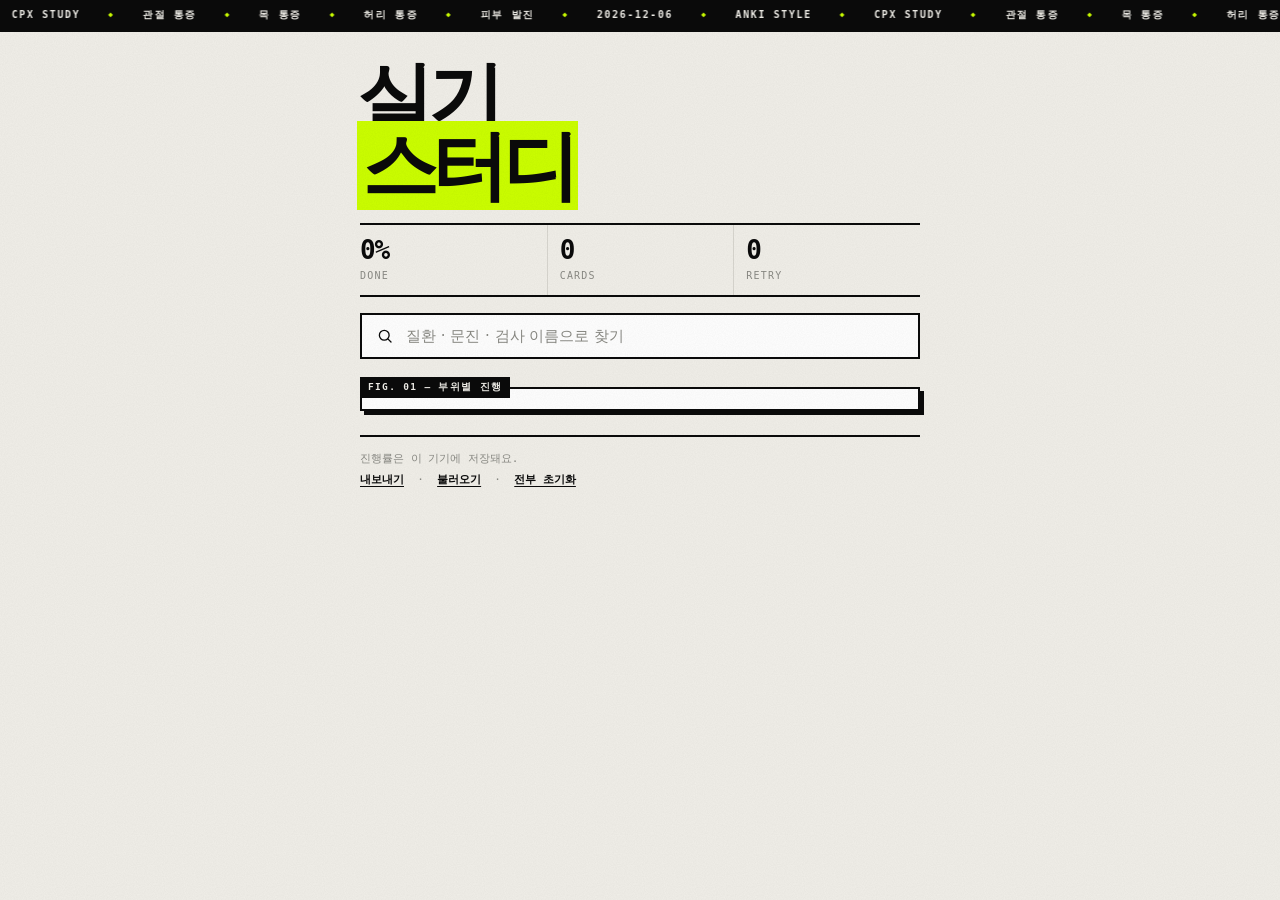
==== commit b494eb0e: "ㅁㅇ ㅁㅇ" ====
--- a/cards.html
+++ b/cards.html
@@ -3,12 +3,12 @@
 <head>
 <meta charset="utf-8">
 <meta name="viewport" content="width=device-width,initial-scale=1,viewport-fit=cover">
-<meta name="theme-color" content="#ECEEF5">
+<meta name="theme-color" content="#0A0A0A">
 <title>CPX Study</title>
 <link rel="manifest" href="manifest.webmanifest">
 <link rel="apple-touch-icon" href="icons/icon-192.png">
 <meta name="apple-mobile-web-app-capable" content="yes">
-<link rel="stylesheet" href="assets/style.css?v=11">
+<link rel="stylesheet" href="assets/style.css?v=16">
 </head>
 <body class="study">
 <div class="top"><div class="in">
@@ -22,12 +22,12 @@
 <div class="bot">
   <div class="acts">
     <button class="act sm" id="prev"></button>
-    <button class="act no" id="mNo">Again</button>
-    <button class="act mid" id="flip">Flip</button>
-    <button class="act ok" id="mYes">Got it</button>
+    <button class="act no" id="mNo">다시</button>
+    <button class="act mid" id="flip">뒤집기</button>
+    <button class="act ok" id="mYes">외웠다</button>
     <button class="act sm" id="next"></button>
   </div>
-  <div class="hintl" id="hintl">Tap to flip — swipe to grade</div>
+  <div class="hintl" id="hintl">tap to flip · swipe to grade</div>
 </div>
 <div class="fin" id="fin"><div class="in">
   <div class="n" id="finN"></div><h3 id="finT"></h3><p id="finP"></p><div class="ls" id="finL"></div>
@@ -35,9 +35,10 @@
 </div></div>
 
 <script type="module">
-import { $, $$, loadIndex, loadCC, getCard, setCard, resetDeck, qs, registerSW } from './assets/store.js?v=11';
-import { ICON, sheet, toast } from './assets/ui.js?v=11';
-import { applyPrefOnly, highlight, zoomable } from './assets/enhance.js?v=11';
+import { $, $$, loadIndex, loadCC, getCard, setCard, resetDeck, qs, registerSW } from './assets/store.js?v=16';
+import { ICON, sheet, toast } from './assets/ui.js?v=16';
+import { stamp } from './assets/body.js?v=16';
+import { applyPrefOnly, highlight, zoomable } from './assets/enhance.js?v=16';
 applyPrefOnly(); registerSW();
 $('#bk').innerHTML = ICON.back; $('#more').innerHTML = ICON.more;
 $('#prev').innerHTML = ICON.prev; $('#next').innerHTML = ICON.next;
@@ -71,8 +72,9 @@
 function cardHTML(e, pos) {
   const c = e.c, f = c.f, s = getCard(ccId, dIdx, e.n);
   const foot = stats(f.mt);
-  return `<div class="sc c${pos}" data-n="${e.n}">
-    <div class="stamp y">Got it</div><div class="stamp n">Again</div>
+  return `<div class="sc c${pos}${s.ok === true ? ' ok' : ''}" data-n="${e.n}">
+    <div class="stamp y">GOT IT</div><div class="stamp n">AGAIN</div>
+    <div class="card-stamp">${stamp('GOT IT', 74)}</div>
     <div class="fc">
       <div class="f fr">
         <div class="ft"><span>${f.kk}</span><span class="seq">${String(i + pos + 1).padStart(2, '0')} / ${String(deck.length).padStart(2, '0')}</span></div>
--- a/assets/style.css
+++ b/assets/style.css
@@ -15,45 +15,27 @@
   font-display:swap;src:url('fonts/NotoSerifKR-700.woff2') format('woff2')}
 
 /* ═══════════════════════════════════════════════════════════
-   CPX Study v10 — CHROME
-   흐르는 메시 배경 · 불투명 유리 패널 · 크롬 숫자 · 홀로그램 스티커
+   CPX Study v8 — chic brutalism
+   뼈색 종이 · 검정 2px 선 · 딱딱한 그림자 · 모노 숫자 · 라임 하나
    ═══════════════════════════════════════════════════════════ */
 :root{
-  --bg:#ECEEF5; --ink:#141622; --ink2:#5A5E70; --ink3:#9A9EAE;
-  --glass:rgba(255,255,255,.58); --glass2:rgba(255,255,255,.78); --gline:rgba(255,255,255,.9);
-  --line:rgba(20,22,34,.08); --line2:rgba(20,22,34,.14);
-  --holo:linear-gradient(110deg,#FFD9E4 0%,#FFE6C7 18%,#E4FFD6 36%,#C9F4FF 54%,#D8CCFF 72%,#FFD0F1 90%,#FFD9E4 100%);
-  --chrome:linear-gradient(180deg,#FAFBFD 0%,#8F97A8 26%,#E6E9F0 44%,#3F4657 62%,#CDD2DC 78%,#6E7688 100%);
+  --bone:#F1EFE9; --paper:#FFFFFF; --ink:#0A0A0A; --ink2:#4A4A46; --ink3:#8A8A84;
+  --line:#0A0A0A; --line2:#D8D6CF; --lime:#CCFF00; --lime2:#E9FF8A;
   --sn:'Pretendard','Pretendard Variable',-apple-system,BlinkMacSystemFont,system-ui,sans-serif;
-  --mono:ui-monospace,"SF Mono",Menlo,monospace;
-  --e:cubic-bezier(.2,.8,.2,1); --spring:cubic-bezier(.3,1.4,.5,1);
-  --col:600px; --gut:18px; --r:28px;
-  --sh:0 1px 0 rgba(255,255,255,.7) inset,0 -1px 0 rgba(20,22,34,.04) inset,0 20px 50px -24px rgba(40,44,80,.35);
+  --mono:ui-monospace,"SF Mono",Menlo,Consolas,monospace;
+  --e:cubic-bezier(.2,.8,.2,1); --spring:cubic-bezier(.3,1.5,.6,1);
+  --col:600px; --gut:20px; --r:6px;
 }
 :root[data-theme="dark"]{
-  --bg:#0F1018; --ink:#F1F2F8; --ink2:#AEB2C4; --ink3:#666A7C;
-  --glass:rgba(24,26,40,.55); --glass2:rgba(30,32,48,.75); --gline:rgba(255,255,255,.14);
-  --line:rgba(255,255,255,.08); --line2:rgba(255,255,255,.16);
-  --sh:0 1px 0 rgba(255,255,255,.08) inset,0 20px 50px -24px rgba(0,0,0,.7);
+  --bone:#0E0E0D; --paper:#171716; --ink:#F4F3EE; --ink2:#B8B7B0; --ink3:#7A7973; --line:#F4F3EE; --line2:#2C2C2A;
 }
 *{box-sizing:border-box;-webkit-tap-highlight-color:transparent}
 html,body{height:100%}
-body{margin:0;background:var(--bg);color:var(--ink);font-family:var(--sn);font-size:15px;line-height:1.55;
-  word-break:keep-all;-webkit-font-smoothing:antialiased;display:flex;flex-direction:column;overflow:hidden;position:relative}
-/* 흐르는 배경 */
-body::before,body::after{content:"";position:fixed;inset:-20%;z-index:-2;pointer-events:none;
-  background:
-   radial-gradient(38% 34% at 18% 22%,#D9D2FF 0%,transparent 70%),
-   radial-gradient(34% 32% at 82% 18%,#BFF1E6 0%,transparent 70%),
-   radial-gradient(40% 36% at 74% 78%,#FFD7CC 0%,transparent 70%),
-   radial-gradient(34% 34% at 22% 84%,#CBE5FF 0%,transparent 70%);
-  filter:blur(28px) saturate(1.15);animation:mesh 26s ease-in-out infinite alternate}
-body::after{background:
-   radial-gradient(30% 28% at 60% 40%,#FFE1F0 0%,transparent 70%),
-   radial-gradient(28% 26% at 30% 60%,#E3FFD9 0%,transparent 70%);
-  animation-duration:34s;animation-direction:alternate-reverse;opacity:.8}
-@keyframes mesh{from{transform:translate(0,0) rotate(0)}to{transform:translate(4%,-3%) rotate(6deg)}}
-:root[data-theme="dark"] body::before{opacity:.35}:root[data-theme="dark"] body::after{opacity:.25}
+body{margin:0;background:var(--bone);color:var(--ink);font-family:var(--sn);font-size:15px;line-height:1.55;
+  word-break:keep-all;-webkit-font-smoothing:antialiased;display:flex;flex-direction:column;overflow:hidden}
+body::after{content:"";position:fixed;inset:0;pointer-events:none;z-index:200;opacity:.5;mix-blend-mode:multiply;
+  background-image:url("data:image/svg+xml;utf8,<svg xmlns='http://www.w3.org/2000/svg' width='160' height='160'><filter id='n'><feTurbulence type='fractalNoise' baseFrequency='.9' numOctaves='2' stitchTiles='stitch'/><feColorMatrix values='0 0 0 0 0 0 0 0 0 0 0 0 0 0 0 0 0 0 .08 0'/></filter><rect width='100%' height='100%' filter='url(%23n)'/></svg>")}
+:root[data-theme="dark"] body::after{mix-blend-mode:screen;opacity:.35}
 button,input{font-family:inherit;color:inherit}
 button{cursor:pointer;border:0;background:none;padding:0;font-size:inherit}
 a{color:inherit;text-decoration:none}
@@ -61,294 +43,286 @@
 .hide{display:none!important}
 .scroll{flex:1;overflow-y:auto;-webkit-overflow-scrolling:touch;overscroll-behavior:contain}
 .w{max-width:var(--col);margin:0 auto;padding:0 var(--gut)}
+.mono{font-family:var(--mono);font-variant-numeric:tabular-nums;letter-spacing:-.02em}
+.lab{font-family:var(--mono);font-size:10.5px;font-weight:700;letter-spacing:.12em;text-transform:uppercase;color:var(--ink2)}
 @view-transition{navigation:auto}
-::view-transition-old(root){animation:vo .18s var(--e) both}
-::view-transition-new(root){animation:vi .4s var(--e) both}
-@keyframes vo{to{opacity:0;transform:scale(.98)}}@keyframes vi{from{opacity:0;transform:scale(1.02)}}
-
-/* 유리 · 크롬 · 홀로 */
-.glass{background:var(--glass);backdrop-filter:blur(22px) saturate(1.4);-webkit-backdrop-filter:blur(22px) saturate(1.4);
-  border:1px solid var(--gline);border-radius:var(--r);box-shadow:var(--sh)}
-.chrome{background:var(--chrome);-webkit-background-clip:text;background-clip:text;color:transparent;
-  filter:drop-shadow(0 1px 0 rgba(255,255,255,.6)) drop-shadow(0 6px 14px rgba(40,44,80,.18))}
-:root[data-theme="dark"] .chrome{filter:drop-shadow(0 6px 14px rgba(0,0,0,.5))}
-.holo{background:var(--holo);background-size:300% 100%;animation:holo 7s linear infinite}
-@keyframes holo{to{background-position:300% 0}}
-.lab{font-size:10.5px;font-weight:700;letter-spacing:.2em;text-transform:uppercase;color:var(--ink3)}
-.mono{font-family:var(--mono);font-variant-numeric:tabular-nums}
-
-/* ─── 상단 ─── */
-.ticker{padding-top:env(safe-area-inset-top)}
-.ticker .tk{display:flex;gap:8px;max-width:var(--col);margin:0 auto;padding:14px var(--gut) 0}
-.ticker .tk span{font-size:10px;font-weight:700;letter-spacing:.16em;text-transform:uppercase;color:var(--ink2);
-  background:var(--glass2);border:1px solid var(--gline);border-radius:99px;padding:6px 11px;white-space:nowrap}
-.ticker .tk span:nth-child(n+4){display:none}
-.top{flex:0 0 auto;padding-top:env(safe-area-inset-top)}
-.top .in{max-width:var(--col);margin:0 auto;padding:12px var(--gut) 10px;display:flex;align-items:center;gap:12px}
-.sq{width:40px;height:40px;display:grid;place-items:center;flex:0 0 40px;border-radius:50%;background:var(--glass2);border:1px solid var(--gline);
-  box-shadow:0 8px 20px -10px rgba(40,44,80,.35);color:var(--ink);transition:transform .15s var(--e)}
-.sq:active{transform:scale(.92)}
-.sq svg{width:18px;height:18px}
+::view-transition-old(root){animation:vo .12s linear both}
+::view-transition-new(root){animation:vi .22s var(--e) both}
+@keyframes vo{to{opacity:0}}@keyframes vi{from{opacity:0;transform:translateY(8px)}}
+
+/* ─── 티커 ─── */
+.ticker{overflow:hidden;border-bottom:2px solid var(--line);padding-top:env(safe-area-inset-top);background:var(--ink);color:var(--bone)}
+.ticker .tk{display:flex;white-space:nowrap;animation:tk 40s linear infinite;font-family:var(--mono);font-size:10px;
+  font-weight:700;letter-spacing:.16em;text-transform:uppercase;padding:7px 0}
+.ticker .tk span{padding:0 14px}
+.ticker .tk span::after{content:"◆";margin-left:28px;color:var(--lime);font-size:8px;vertical-align:1px}
+@keyframes tk{to{transform:translateX(-50%)}}
+
+/* ─── 상단 바 ─── */
+.top{flex:0 0 auto;border-bottom:2px solid var(--line);background:var(--bone);padding-top:env(safe-area-inset-top)}
+.top .in{max-width:var(--col);margin:0 auto;padding:10px var(--gut);display:flex;align-items:center;gap:12px;min-height:56px}
+.sq{width:40px;height:40px;border:2px solid var(--line);display:grid;place-items:center;flex:0 0 40px;
+  background:var(--paper);transition:.12s}
+.sq:active{background:var(--lime);transform:translate(1px,1px)}
+.sq svg{width:20px;height:20px}
 .tt{flex:1;min-width:0}
-.tt b{display:block;font-size:16px;font-weight:700;letter-spacing:-.03em;line-height:1.2;white-space:nowrap;overflow:hidden;text-overflow:ellipsis}
-.tt span{display:block;font-size:10px;font-weight:700;letter-spacing:.16em;text-transform:uppercase;color:var(--ink3);margin-top:3px}
-.cnt{font-family:var(--mono);font-size:14px;font-weight:700;letter-spacing:-.02em}
+.tt b{display:block;font-size:17px;font-weight:800;letter-spacing:-.04em;line-height:1.15;white-space:nowrap;overflow:hidden;text-overflow:ellipsis}
+.tt span{display:block;font-family:var(--mono);font-size:10.5px;letter-spacing:.08em;text-transform:uppercase;color:var(--ink3);margin-top:2px}
+.cnt{font-family:var(--mono);font-size:15px;font-weight:700;letter-spacing:-.02em;font-variant-numeric:tabular-nums}
 .cnt small{color:var(--ink3);font-weight:500}
 
 /* ─── 홈 ─── */
-.mast{padding:22px 0 0}
-.mast h1{font-size:74px;font-weight:700;letter-spacing:-.06em;line-height:.92;margin:0 0 22px -2px}
-.mast h1 em{font-style:normal;display:block}
-.strip{display:grid;grid-template-columns:1fr 1fr 1fr;gap:8px;margin-bottom:22px}
-.strip div{background:var(--glass);backdrop-filter:blur(18px);-webkit-backdrop-filter:blur(18px);border:1px solid var(--gline);border-radius:20px;padding:14px 14px 12px;box-shadow:var(--sh)}
-.strip b{display:block;font-size:26px;font-weight:700;letter-spacing:-.05em;line-height:1}
-.strip span{display:block;font-size:9.5px;font-weight:700;letter-spacing:.18em;text-transform:uppercase;color:var(--ink3);margin-top:6px}
-.search{display:flex;align-items:center;gap:10px;background:var(--glass);backdrop-filter:blur(18px);-webkit-backdrop-filter:blur(18px);border:1px solid var(--gline);border-radius:99px;padding:12px 18px;margin:0 0 26px;box-shadow:var(--sh)}
-.search svg{width:17px;height:17px;color:var(--ink3)}
-.search input{flex:1;border:0;outline:0;background:none;font-size:14.5px;font-weight:500;color:var(--ink)}
-.search input::placeholder{color:var(--ink3)}
-.sech{display:flex;align-items:baseline;gap:8px;margin:0 0 12px;padding:0 4px}
-.sech h2{font-size:12px;font-weight:700;letter-spacing:.12em;text-transform:uppercase;margin:0;color:var(--ink2)}
+.mast{padding:30px 0 0}
+.mast h1{font-size:76px;font-weight:800;letter-spacing:-.07em;line-height:.92;margin:0 0 22px -3px}
+.mast h1 em{font-style:normal;background:var(--lime);padding:0 .06em;box-decoration-break:clone;-webkit-box-decoration-break:clone}
+.strip{display:grid;grid-template-columns:1fr 1fr 1fr;border-top:2px solid var(--line);border-bottom:2px solid var(--line)}
+.strip div{padding:12px 0 11px;border-left:1px solid var(--line2);padding-left:12px}
+.strip div:first-child{border-left:0;padding-left:0}
+.strip b{display:block;font-family:var(--mono);font-size:26px;font-weight:700;letter-spacing:-.04em;line-height:1}
+.strip span{display:block;font-family:var(--mono);font-size:10px;letter-spacing:.12em;text-transform:uppercase;color:var(--ink3);margin-top:5px}
+.search{display:flex;align-items:center;gap:10px;border:2px solid var(--line);background:var(--paper);padding:11px 14px;margin:16px 0 28px}
+.search svg{width:18px;height:18px}
+.search input{flex:1;border:0;outline:0;background:none;font-size:15px;font-weight:600;color:var(--ink)}
+.search input::placeholder{color:var(--ink3);font-weight:500}
+.sech{display:flex;align-items:baseline;gap:10px;margin:0 0 12px}
+.sech h2{font-size:14px;font-weight:800;letter-spacing:-.02em;margin:0;text-transform:uppercase}
 .sech span{margin-left:auto;font-family:var(--mono);font-size:11px;color:var(--ink3)}
 
-.blk{display:block;position:relative;background:var(--glass);backdrop-filter:blur(22px) saturate(1.4);-webkit-backdrop-filter:blur(22px) saturate(1.4);
-  border:1px solid var(--gline);border-radius:var(--r);padding:22px 22px 20px;margin-bottom:12px;box-shadow:var(--sh);overflow:hidden;
-  transition:transform .18s var(--e)}
-.blk:active{transform:scale(.98)}
-.blk::after{content:"";position:absolute;left:0;right:0;top:0;height:50%;background:linear-gradient(rgba(255,255,255,.35),transparent);pointer-events:none;border-radius:var(--r) var(--r) 0 0}
-.blk .no{font-size:68px;font-weight:800;letter-spacing:-.07em;line-height:.85;margin-left:-2px;position:relative;z-index:1}
-.blk .pr{position:absolute;right:20px;top:22px;display:flex;align-items:center;gap:12px;z-index:1}
-.blk .pr b{font-family:var(--mono);font-size:12px;font-weight:700;color:var(--ink2)}
-.blk .seg{display:none}
-.blk h3{font-size:20px;font-weight:700;letter-spacing:-.04em;margin:14px 0 3px;line-height:1.2;position:relative;z-index:1}
-.blk .en{font-size:10px;font-weight:700;letter-spacing:.16em;text-transform:uppercase;color:var(--ink3);position:relative;z-index:1}
-.blk .tag{position:absolute;right:16px;bottom:18px;font-size:9.5px;font-weight:800;letter-spacing:.14em;text-transform:uppercase;color:var(--ink);
-  padding:6px 11px;border-radius:99px;transform:rotate(-4deg);z-index:1;box-shadow:0 4px 10px -4px rgba(0,0,0,.25)}
-.blk .tag{background:var(--holo);background-size:300% 100%;animation:holo 7s linear infinite}
-.blk.soon{color:var(--ink3);background:rgba(255,255,255,.25)}
-.dial{width:46px;height:46px;position:relative}
-.dial svg{width:100%;height:100%;overflow:visible}
-.dial .k{stroke:rgba(20,22,34,.12);stroke-width:1}
-.dial .t{fill:none;stroke:rgba(20,22,34,.1);stroke-width:2.5}
-.dial .v{fill:none;stroke:url(#holoStroke);stroke-width:3;stroke-linecap:round;transition:stroke-dashoffset 1.2s var(--e)}
-:root[data-theme="dark"] .dial .k{stroke:rgba(255,255,255,.14)}:root[data-theme="dark"] .dial .t{stroke:rgba(255,255,255,.12)}
-.hit{display:block;background:var(--glass);border:1px solid var(--gline);border-radius:20px;padding:14px 16px;margin-bottom:8px}
-.hit .loc{font-size:9.5px;font-weight:700;letter-spacing:.16em;text-transform:uppercase;color:var(--ink3)}
-.hit .t{font-size:15px;font-weight:700;letter-spacing:-.02em;margin:5px 0 2px}
+.blk{display:block;position:relative;background:var(--paper);border:2px solid var(--line);padding:16px 16px 14px;margin-bottom:16px;
+  box-shadow:4px 4px 0 var(--line);transition:transform .12s var(--e),box-shadow .12s var(--e),background .12s}
+.blk:active{transform:translate(3px,3px);box-shadow:1px 1px 0 var(--line);background:var(--lime)}
+.blk .no{font-family:var(--mono);font-size:46px;font-weight:700;letter-spacing:-.06em;line-height:.9}
+.blk .pr{position:absolute;right:16px;top:18px;text-align:right}
+.blk .pr b{display:block;font-family:var(--mono);font-size:15px;font-weight:700;letter-spacing:-.02em}
+.blk .seg{display:flex;gap:2px;margin-top:6px;justify-content:flex-end}
+.blk .seg i{width:9px;height:9px;border:1.5px solid var(--line);background:var(--paper)}
+.blk .seg i.on{background:var(--ink)}
+.blk h3{font-size:22px;font-weight:800;letter-spacing:-.045em;margin:12px 0 2px;line-height:1.15}
+.blk .en{font-family:var(--mono);font-size:10.5px;letter-spacing:.1em;text-transform:uppercase;color:var(--ink3)}
+.blk .tag{position:absolute;left:-6px;top:-10px;background:var(--lime);border:2px solid var(--line);font-family:var(--mono);
+  font-size:10px;font-weight:700;letter-spacing:.1em;padding:3px 8px;transform:rotate(-3deg)}
+.blk.soon{color:var(--ink3);box-shadow:none;border-style:dashed;background:transparent}
+.hit{display:block;border-bottom:1px solid var(--line2);padding:12px 0}
+.hit .loc{font-family:var(--mono);font-size:10px;letter-spacing:.12em;text-transform:uppercase;color:var(--ink3)}
+.hit .t{font-size:15.5px;font-weight:800;letter-spacing:-.03em;margin:3px 0 2px}
 .hit .x{font-size:12.5px;color:var(--ink2);line-height:1.5}
-.hit mark{background:var(--holo);border-radius:4px;padding:0 3px;color:var(--ink)}
-.empty{padding:24px 6px;color:var(--ink3);font-size:13px}
-.foot{margin:24px 4px 40px;font-size:11.5px;color:var(--ink3);line-height:1.9}
-.foot button,.foot a{color:var(--ink2);font-weight:700;font-size:11.5px}
+.hit mark{background:var(--lime);color:var(--ink);padding:0 2px}
+.empty{padding:24px 0;color:var(--ink3);font-family:var(--mono);font-size:12px}
+.foot{margin:24px 0 36px;padding-top:12px;border-top:2px solid var(--line);font-family:var(--mono);font-size:11px;color:var(--ink3);line-height:1.9}
+.foot button,.foot a{color:var(--ink);font-weight:700;font-size:11px;text-decoration:underline;text-underline-offset:3px}
 
 /* ─── 허브 ─── */
-.hub .in{max-width:var(--col);margin:0 auto;padding:0 var(--gut) 8px}
-.hub .no{font-size:150px;font-weight:800;letter-spacing:-.09em;line-height:.8;margin:8px 0 0 -6px}
-.hub h1{font-size:28px;font-weight:700;letter-spacing:-.045em;margin:14px 0 4px;line-height:1.15}
-.hub .en{font-size:10px;font-weight:700;letter-spacing:.18em;text-transform:uppercase;color:var(--ink3)}
-.hub .kk{display:grid;grid-template-columns:1fr 1fr 1fr;gap:8px;margin-top:20px}
-.hub .kk div{background:var(--glass);backdrop-filter:blur(18px);-webkit-backdrop-filter:blur(18px);border:1px solid var(--gline);border-radius:20px;padding:13px 14px 11px;box-shadow:var(--sh)}
-.hub .kk b{display:block;font-size:24px;font-weight:700;letter-spacing:-.05em;line-height:1}
-.hub .kk span{display:block;font-size:9.5px;font-weight:700;letter-spacing:.18em;text-transform:uppercase;color:var(--ink3);margin-top:6px}
-.modes{display:grid;grid-template-columns:1fr 1fr;gap:10px;margin:14px 0 24px}
-.mode{display:block;position:relative;background:var(--glass);backdrop-filter:blur(22px) saturate(1.4);-webkit-backdrop-filter:blur(22px) saturate(1.4);
-  border:1px solid var(--gline);border-radius:var(--r);padding:18px 18px 16px;box-shadow:var(--sh);overflow:hidden;transition:transform .18s var(--e)}
-.mode:active{transform:scale(.97)}
-.mode.lime{background:var(--holo);background-size:300% 100%;animation:holo 9s linear infinite;border-color:rgba(255,255,255,.9)}
-.mode .lab{color:var(--ink2)}
-.mode h3{font-size:21px;font-weight:700;letter-spacing:-.045em;margin:14px 0 3px}
-.mode p{font-family:var(--mono);font-size:10.5px;color:var(--ink2);margin:0 0 16px}
-.mode .seg{height:6px;border-radius:3px;background:rgba(20,22,34,.1);position:relative;overflow:hidden}
-.mode .seg i{display:none}
-.mode .seg::after{content:"";position:absolute;left:0;top:0;bottom:0;width:var(--pct,0%);border-radius:3px;background:var(--ink);transition:width 1.2s var(--e)}
-.mode.lime .seg{background:rgba(255,255,255,.55)}
-.mode .pc{font-family:var(--mono);font-size:12px;font-weight:700;margin-top:10px}
-.deck{display:flex;align-items:center;gap:14px;background:var(--glass);backdrop-filter:blur(18px);-webkit-backdrop-filter:blur(18px);border:1px solid var(--gline);border-radius:22px;padding:14px 16px;margin-bottom:8px;width:100%;text-align:left;box-shadow:var(--sh);transition:transform .15s var(--e)}
-.deck:active{transform:scale(.98)}
-.deck .n{width:36px;height:36px;border-radius:50%;display:grid;place-items:center;font-family:var(--mono);font-size:12px;font-weight:700;background:var(--glass2);border:1px solid var(--gline);flex:0 0 36px}
-.deck.done .n{background:var(--ink);color:var(--bg);border-color:var(--ink)}
+.hub{background:var(--ink);color:var(--bone);border-bottom:2px solid var(--line)}
+.hub .in{max-width:var(--col);margin:0 auto;padding:6px var(--gut) 22px}
+.hub .no{font-family:var(--mono);font-size:112px;font-weight:700;letter-spacing:-.08em;line-height:.85;color:var(--lime);margin-left:-4px}
+.hub h1{font-size:30px;font-weight:800;letter-spacing:-.05em;margin:8px 0 2px;line-height:1.1}
+.hub .en{font-family:var(--mono);font-size:11px;letter-spacing:.12em;text-transform:uppercase;opacity:.6}
+.hub .kk{display:grid;grid-template-columns:1fr 1fr 1fr;margin-top:20px;border-top:1px solid rgba(255,255,255,.2)}
+.hub .kk div{padding:12px 0 0;border-left:1px solid rgba(255,255,255,.2);padding-left:12px}
+.hub .kk div:first-child{border-left:0;padding-left:0}
+.hub .kk b{display:block;font-family:var(--mono);font-size:24px;font-weight:700;letter-spacing:-.04em;line-height:1}
+.hub .kk span{display:block;font-family:var(--mono);font-size:10px;letter-spacing:.12em;text-transform:uppercase;opacity:.6;margin-top:4px}
+.modes{display:grid;grid-template-columns:1fr 1fr;gap:12px;margin:18px 0 26px}
+.mode{display:block;border:2px solid var(--line);background:var(--paper);padding:14px 14px 12px;box-shadow:4px 4px 0 var(--line);transition:.12s}
+.mode:active{transform:translate(3px,3px);box-shadow:1px 1px 0 var(--line)}
+.mode.lime{background:var(--lime)}
+.mode .lab{color:var(--ink)}
+.mode h3{font-size:21px;font-weight:800;letter-spacing:-.045em;margin:12px 0 2px}
+.mode p{font-family:var(--mono);font-size:10.5px;color:var(--ink2);margin:0 0 12px;letter-spacing:.02em}
+.mode .seg{display:flex;gap:2px}
+.mode .seg i{flex:1;height:8px;border:1.5px solid var(--line);background:transparent}
+.mode .seg i.on{background:var(--ink)}
+.mode .pc{font-family:var(--mono);font-size:12px;font-weight:700;margin-top:8px}
+.deck{display:flex;align-items:center;gap:14px;border-top:2px solid var(--line);padding:14px 0;width:100%;text-align:left}
+.deck:last-child{border-bottom:2px solid var(--line)}
+.deck:active{background:var(--lime)}
+.deck .n{font-family:var(--mono);font-size:20px;font-weight:700;letter-spacing:-.04em;width:34px;flex:0 0 34px}
+.deck.done .n{color:var(--ink3);text-decoration:line-through}
 .deck .t{flex:1;min-width:0}
-.deck .t b{display:block;font-size:15.5px;font-weight:700;letter-spacing:-.025em}
+.deck .t b{display:block;font-size:16px;font-weight:800;letter-spacing:-.03em}
 .deck .t span{display:block;font-size:12px;color:var(--ink3);margin-top:1px;white-space:nowrap;overflow:hidden;text-overflow:ellipsis}
-.deck .e{font-family:var(--mono);font-size:13px;font-weight:700;text-align:right}
-.deck .e small{display:block;color:var(--ink3);font-weight:500;font-size:10px;letter-spacing:.06em;margin-top:2px}
-.links{display:flex;gap:10px;padding:16px 0 40px}
-.links a{display:flex;align-items:center;gap:7px;font-size:11px;font-weight:700;letter-spacing:.1em;text-transform:uppercase;color:var(--ink2);
-  background:var(--glass2);border:1px solid var(--gline);border-radius:99px;padding:9px 14px}
-.links a svg{width:14px;height:14px;color:var(--ink3)}
+.deck .e{font-family:var(--mono);font-size:12.5px;font-weight:700;text-align:right;letter-spacing:-.02em}
+.deck .e small{display:block;color:var(--ink3);font-weight:500;font-size:10.5px}
+.links{display:flex;gap:18px;padding:16px 0 36px;font-family:var(--mono);font-size:11.5px;text-transform:uppercase;letter-spacing:.08em}
+.links a{display:flex;align-items:center;gap:6px;font-weight:700;text-decoration:underline;text-underline-offset:3px}
+.links a svg{width:15px;height:15px}
 
 /* ─── 학습 (스택) ─── */
-.pips{max-width:calc(var(--col) + 2*var(--gut));margin:0 auto;width:100%;padding:6px var(--gut) 0;display:flex;gap:3px}
-.pips i{flex:1;height:4px;border-radius:2px;background:rgba(20,22,34,.1)}
-.pips i.seen{background:rgba(20,22,34,.28)}
-.pips i.ok{background:var(--ink)}.pips i.no{background:#FF6B8A}
-.pips i.cur{background:var(--holo);background-size:300% 100%;animation:holo 5s linear infinite;height:6px;margin-top:-1px}
-:root[data-theme="dark"] .pips i{background:rgba(255,255,255,.12)}:root[data-theme="dark"] .pips i.ok{background:#F1F2F8}
-.stage{flex:1;position:relative;min-height:0;padding:14px var(--gut) 8px;max-width:calc(var(--col) + 2*var(--gut));margin:0 auto;width:100%;perspective:1500px;touch-action:pan-y}
-.sc{position:absolute;left:var(--gut);right:var(--gut);top:14px;bottom:8px;transform-style:preserve-3d;will-change:transform;transition:transform .45s var(--spring),opacity .3s}
-.sc.c1{transform:translateY(12px) scale(.96);opacity:.75}
-.sc.c2{transform:translateY(24px) scale(.92);opacity:.45}
-.sc.drag{transition:none}.sc.fly{transition:transform .38s var(--e),opacity .3s}
+body.study{background:var(--ink);color:var(--bone)}
+body.study .top{background:var(--ink);border-bottom-color:rgba(255,255,255,.18)}
+body.study .sq{background:transparent;border-color:var(--bone);color:var(--bone)}
+body.study .sq:active{background:var(--lime);color:var(--ink);border-color:var(--lime)}
+body.study .tt span{color:rgba(255,255,255,.5)}
+body.study .cnt small{color:rgba(255,255,255,.4)}
+.pips{max-width:calc(var(--col) + 2*var(--gut));margin:0 auto;width:100%;padding:10px var(--gut) 4px;display:flex;gap:3px}
+.pips i{flex:1;height:6px;border:1.5px solid rgba(255,255,255,.35);background:transparent}
+.pips i.seen{background:rgba(255,255,255,.35)}
+.pips i.ok{background:var(--lime);border-color:var(--lime)}
+.pips i.no{background:#FF5C5C;border-color:#FF5C5C}
+.pips i.cur{border-color:#fff;background:#fff}
+.stage{flex:1;position:relative;min-height:0;padding:12px var(--gut) 8px;max-width:calc(var(--col) + 2*var(--gut));margin:0 auto;width:100%;perspective:1400px;touch-action:pan-y}
+.sc{position:absolute;left:var(--gut);right:var(--gut);top:12px;bottom:8px;transform-style:preserve-3d;will-change:transform;
+  transition:transform .42s var(--spring),opacity .3s}
+.sc.c1{transform:translate(6px,10px) scale(.97);opacity:.8}
+.sc.c2{transform:translate(12px,20px) scale(.94);opacity:.55}
+.sc.drag{transition:none}.sc.fly{transition:transform .36s var(--e),opacity .3s}
 .sc.flip .fc{transform:rotateY(180deg)}
-.fc{position:absolute;inset:0;transform-style:preserve-3d;transition:transform .55s var(--e)}
-.f{position:absolute;inset:0;background:var(--glass2);backdrop-filter:blur(26px) saturate(1.5);-webkit-backdrop-filter:blur(26px) saturate(1.5);
-  border:1px solid var(--gline);border-radius:34px;overflow:hidden;backface-visibility:hidden;-webkit-backface-visibility:hidden;
-  display:flex;flex-direction:column;box-shadow:0 1px 0 rgba(255,255,255,.8) inset,0 30px 70px -30px rgba(40,44,80,.45)}
-.f::after{content:"";position:absolute;left:0;right:0;top:0;height:40%;background:linear-gradient(rgba(255,255,255,.45),transparent);pointer-events:none}
+.fc{position:absolute;inset:0;transform-style:preserve-3d;transition:transform .5s var(--e)}
+.f{position:absolute;inset:0;background:#fff;color:#0A0A0A;border:2px solid #0A0A0A;overflow:hidden;
+  backface-visibility:hidden;-webkit-backface-visibility:hidden;display:flex;flex-direction:column;
+  box-shadow:8px 8px 0 var(--lime)}
 .f.bk{transform:rotateY(180deg)}
-.stamp{position:absolute;top:24px;padding:9px 16px;font-size:13px;font-weight:800;letter-spacing:.1em;text-transform:uppercase;border-radius:99px;
-  opacity:0;z-index:5;pointer-events:none;color:var(--ink);box-shadow:0 6px 16px -6px rgba(0,0,0,.3)}
-.stamp.y{right:22px;transform:rotate(8deg);background:var(--holo);background-size:300% 100%;animation:holo 5s linear infinite}
-.stamp.n{left:22px;transform:rotate(-8deg);background:#fff;border:1px solid var(--line2)}
-.ft{display:flex;align-items:center;padding:20px 24px 0;font-size:10px;font-weight:700;letter-spacing:.18em;text-transform:uppercase;color:var(--ink3);position:relative;z-index:1}
-.ft .seq{margin-left:auto;font-family:var(--mono);letter-spacing:0;color:var(--ink)}
-.fm{flex:1;display:flex;flex-direction:column;align-items:center;justify-content:center;text-align:center;padding:10px 26px;overflow:hidden;position:relative;z-index:1}
-.big{font-weight:800;letter-spacing:-.07em;line-height:.95}
-.big.xl{font-size:clamp(150px,44vw,200px)}
-.big.lg{font-size:clamp(26px,7vw,34px);letter-spacing:-.045em;line-height:1.16;color:var(--ink)}
-.big.md{font-size:clamp(17px,4.6vw,21px);line-height:1.5;font-weight:600;letter-spacing:-.02em;color:var(--ink)}
-.big.xl,.big.lg{background:var(--chrome);-webkit-background-clip:text;background-clip:text;color:transparent;filter:drop-shadow(0 1px 0 rgba(255,255,255,.7)) drop-shadow(0 8px 16px rgba(40,44,80,.22))}
-:root[data-theme="dark"] .big.xl,:root[data-theme="dark"] .big.lg{filter:drop-shadow(0 8px 20px rgba(0,0,0,.6))}
-.nm{font-size:15px;font-weight:700;color:var(--ink);margin-top:14px;letter-spacing:-.02em;background:var(--glass2);border:1px solid var(--gline);border-radius:99px;padding:7px 14px}
-.mt{font-size:12.5px;color:var(--ink3);margin-top:10px;font-weight:600}
-.fs{display:flex;gap:8px;padding:0 18px 18px;position:relative;z-index:1}
-.fs div{flex:1;background:rgba(255,255,255,.5);border:1px solid var(--gline);border-radius:18px;padding:12px 8px;text-align:center}
-:root[data-theme="dark"] .fs div{background:rgba(255,255,255,.06)}
-.fs b{display:block;font-size:20px;font-weight:800;letter-spacing:-.05em;line-height:1}
-.fs span{display:block;font-size:9px;font-weight:700;letter-spacing:.18em;text-transform:uppercase;color:var(--ink3);margin-top:5px}
-.bh{padding:18px 22px 12px;display:flex;align-items:baseline;gap:10px;border-bottom:1px solid var(--line);position:relative;z-index:1}
+.stamp{position:absolute;top:26px;padding:8px 14px;font-family:var(--mono);font-size:15px;font-weight:700;letter-spacing:.12em;
+  text-transform:uppercase;border:2px solid #0A0A0A;opacity:0;z-index:5;pointer-events:none}
+.stamp.y{right:22px;background:var(--lime);transform:rotate(8deg)}
+.stamp.n{left:22px;background:#fff;transform:rotate(-8deg)}
+.ft{display:flex;align-items:center;padding:16px 20px 0;font-family:var(--mono);font-size:10.5px;letter-spacing:.12em;text-transform:uppercase;color:#8A8A84}
+.ft .seq{margin-left:auto;font-weight:700;color:#0A0A0A}
+.fm{flex:1;display:flex;flex-direction:column;align-items:center;justify-content:center;text-align:center;padding:10px 24px;overflow:hidden}
+.big{font-weight:800;letter-spacing:-.07em;line-height:.95;color:#0A0A0A}
+.big.xl{font-size:clamp(120px,38vw,170px)}
+.big.lg{font-size:clamp(26px,7vw,34px);letter-spacing:-.045em;line-height:1.15}
+.big.md{font-size:clamp(17px,4.6vw,21px);line-height:1.5;font-weight:600;letter-spacing:-.02em}
+.nm{font-size:16px;font-weight:700;color:#0A0A0A;margin-top:14px;letter-spacing:-.03em;background:var(--lime);padding:2px 8px}
+.mt{font-size:12.5px;color:#8A8A84;margin-top:10px;font-weight:600}
+.fs{display:grid;grid-template-columns:1fr 1fr 1fr;border-top:2px solid #0A0A0A}
+.fs div{padding:12px 8px 13px;text-align:center;border-left:1px solid #D8D6CF}
+.fs div:first-child{border-left:0}
+.fs b{display:block;font-family:var(--mono);font-size:22px;font-weight:700;letter-spacing:-.04em;line-height:1}
+.fs span{display:block;font-family:var(--mono);font-size:9.5px;letter-spacing:.14em;text-transform:uppercase;color:#8A8A84;margin-top:5px}
+.bh{padding:16px 20px 12px;display:flex;align-items:baseline;gap:10px;border-bottom:2px solid #0A0A0A}
 .bh .g{font-size:22px;font-weight:800;letter-spacing:-.05em}
-.bh .n{font-size:12.5px;font-weight:700;color:var(--ink2)}
-.bh .c{margin-left:auto;font-size:10px;font-weight:700;letter-spacing:.14em;text-transform:uppercase;color:var(--ink3)}
-.bd{flex:1;overflow-y:auto;-webkit-overflow-scrolling:touch;padding:6px 22px 22px;touch-action:pan-y;position:relative;z-index:1}
-.sum{padding:12px 0 10px;border-bottom:1px solid var(--line);margin-bottom:6px}
-.sum .lab{display:block;margin-bottom:8px}
+.bh .n{font-size:12.5px;font-weight:700;color:#4A4A46}
+.bh .c{margin-left:auto;font-family:var(--mono);font-size:10.5px;letter-spacing:.1em;text-transform:uppercase;color:#8A8A84}
+.bd{flex:1;overflow-y:auto;-webkit-overflow-scrolling:touch;padding:6px 20px 22px;touch-action:pan-y;color:#0A0A0A}
+.sum{padding:12px 0 10px;border-bottom:1px solid #D8D6CF;margin-bottom:6px}
+.sum .lab{display:block;margin-bottom:8px;color:#8A8A84}
 .chips{display:flex;flex-wrap:wrap;gap:6px}
-.chips span{font-size:12px;font-weight:700;background:rgba(255,255,255,.55);border:1px solid var(--gline);border-radius:99px;padding:6px 11px}
-:root[data-theme="dark"] .chips span{background:rgba(255,255,255,.08)}
+.chips span{font-size:12px;font-weight:700;border:1.5px solid #0A0A0A;padding:5px 9px;letter-spacing:-.01em;background:#fff}
 .bot{flex:0 0 auto;padding:10px var(--gut) calc(14px + env(safe-area-inset-bottom));max-width:calc(var(--col) + 2*var(--gut));margin:0 auto;width:100%}
-.acts{display:grid;grid-template-columns:48px 1fr 1.25fr 1fr 48px;gap:8px;align-items:stretch}
-.act{height:54px;border-radius:99px;display:grid;place-items:center;font-size:12px;font-weight:800;letter-spacing:.08em;text-transform:uppercase;
-  background:var(--glass2);backdrop-filter:blur(18px);-webkit-backdrop-filter:blur(18px);border:1px solid var(--gline);color:var(--ink);box-shadow:var(--sh);transition:transform .12s var(--e)}
-.act:active{transform:scale(.93)}
-.act svg{width:18px;height:18px}
-.act.mid{background:var(--ink);color:var(--bg);border-color:var(--ink)}
-:root[data-theme="dark"] .act.mid{background:#F1F2F8;color:#0F1018}
-.act.ok{background:var(--holo);background-size:300% 100%;animation:holo 7s linear infinite;color:var(--ink)}
-.act.no{color:#D9365E}
-.act.sm{color:var(--ink3)}
-.act[disabled]{opacity:.3}
-.hintl{text-align:center;font-size:10px;font-weight:700;letter-spacing:.16em;text-transform:uppercase;color:var(--ink3);margin-top:12px}
-.fin{position:fixed;inset:0;z-index:90;display:none;place-items:center;padding:28px;background:var(--holo);background-size:300% 100%;animation:holo 12s linear infinite;color:var(--ink)}
+.acts{display:grid;grid-template-columns:44px 1fr 1.4fr 1fr 44px;gap:8px;align-items:stretch}
+.act{height:54px;border:2px solid var(--bone);color:var(--bone);display:grid;place-items:center;font-family:var(--mono);
+  font-size:12px;font-weight:700;letter-spacing:.12em;text-transform:uppercase;transition:.1s}
+.act:active{transform:translate(2px,2px)}
+.act svg{width:20px;height:20px}
+.act.mid{background:var(--lime);color:#0A0A0A;border-color:var(--lime)}
+.act.no:active{background:#FF5C5C;border-color:#FF5C5C;color:#0A0A0A}
+.act.ok:active{background:var(--lime);border-color:var(--lime);color:#0A0A0A}
+.act.sm{border-color:rgba(255,255,255,.3)}
+.act[disabled]{opacity:.25}
+.hintl{text-align:center;font-family:var(--mono);font-size:10.5px;letter-spacing:.1em;text-transform:uppercase;color:rgba(255,255,255,.45);margin-top:12px}
+.fin{position:fixed;inset:0;z-index:90;display:none;place-items:center;padding:28px;background:var(--lime);color:#0A0A0A}
 .fin.show{display:grid}
-.fin .in{max-width:380px;width:100%;background:var(--glass2);backdrop-filter:blur(20px);border:1px solid var(--gline);border-radius:34px;padding:30px 26px;box-shadow:var(--sh)}
-.fin .n{font-size:110px;font-weight:800;letter-spacing:-.08em;line-height:.85}
-.fin .n{background:var(--chrome);-webkit-background-clip:text;background-clip:text;color:transparent}
-.fin h3{font-size:24px;font-weight:800;letter-spacing:-.045em;margin:16px 0 8px}
-.fin p{font-size:14px;color:var(--ink2);margin:0 0 18px;line-height:1.6}
-.fin .ls{font-size:12.5px;font-weight:600;margin-bottom:22px;line-height:1.8;border-top:1px solid var(--line);padding-top:12px}
-.fbtn{display:block;width:100%;height:54px;border-radius:99px;background:var(--ink);color:var(--bg);font-size:12px;font-weight:800;letter-spacing:.1em;text-transform:uppercase;margin-bottom:10px}
-.fbtn.ghost{background:var(--glass2);color:var(--ink);border:1px solid var(--gline)}
+.fin .in{max-width:380px;width:100%;text-align:left}
+.fin .n{font-family:var(--mono);font-size:120px;font-weight:700;letter-spacing:-.08em;line-height:.85}
+.fin h3{font-size:26px;font-weight:800;letter-spacing:-.05em;margin:18px 0 8px}
+.fin p{font-size:14px;margin:0 0 18px;line-height:1.6}
+.fin .ls{font-family:var(--mono);font-size:12px;margin-bottom:22px;line-height:1.8;border-top:2px solid #0A0A0A;padding-top:12px}
+.fbtn{display:block;width:100%;height:56px;border:2px solid #0A0A0A;background:#0A0A0A;color:var(--lime);font-size:15px;font-weight:800;letter-spacing:-.02em;margin-bottom:10px;box-shadow:5px 5px 0 #0A0A0A}
+.fbtn.ghost{background:transparent;color:#0A0A0A;box-shadow:none}
 .sheet{position:fixed;inset:0;z-index:100;pointer-events:none}
-.sheet .sh-bg{position:absolute;inset:0;background:rgba(20,22,34,0);transition:background .25s}
-.sheet .sh-panel{position:absolute;left:10px;right:10px;bottom:calc(10px + env(safe-area-inset-bottom));background:var(--glass2);backdrop-filter:blur(24px);-webkit-backdrop-filter:blur(24px);
-  border:1px solid var(--gline);border-radius:30px;padding:8px 8px 8px;transform:translateY(120%);transition:transform .38s var(--spring);box-shadow:var(--sh)}
-.sheet.show{pointer-events:auto}.sheet.show .sh-bg{background:rgba(20,22,34,.25)}.sheet.show .sh-panel{transform:none}
-.sh-grab{width:36px;height:5px;border-radius:3px;background:rgba(20,22,34,.15);margin:6px auto 10px}
-.sh-t{font-size:10px;font-weight:700;letter-spacing:.18em;text-transform:uppercase;color:var(--ink3);padding:2px 14px 8px}
-.sh-i{display:flex;align-items:center;gap:12px;width:100%;text-align:left;padding:14px 14px;border-radius:20px;font-size:15px;font-weight:700}
-.sh-i:active{background:rgba(255,255,255,.6)}
-.sh-i .sh-ic{width:22px;color:var(--ink2);display:grid;place-items:center}
-.sh-i.danger{color:#D9365E}
-#toast{position:fixed;left:50%;bottom:calc(112px + env(safe-area-inset-bottom));transform:translate(-50%,8px);background:var(--ink);color:var(--bg);font-size:12px;font-weight:700;letter-spacing:.06em;padding:10px 18px;border-radius:99px;opacity:0;transition:.25s var(--e);pointer-events:none;z-index:110}
+.sheet .sh-bg{position:absolute;inset:0;background:rgba(10,10,10,0);transition:background .2s}
+.sheet .sh-panel{position:absolute;left:12px;right:12px;bottom:calc(12px + env(safe-area-inset-bottom));background:var(--paper);color:var(--ink);
+  border:2px solid var(--line);box-shadow:6px 6px 0 var(--line);padding:10px;transform:translateY(130%);transition:transform .3s var(--spring)}
+.sheet.show{pointer-events:auto}.sheet.show .sh-bg{background:rgba(10,10,10,.5)}.sheet.show .sh-panel{transform:none}
+.sh-grab{display:none}
+.sh-t{font-family:var(--mono);font-size:10.5px;letter-spacing:.14em;text-transform:uppercase;color:var(--ink3);padding:6px 10px 10px;border-bottom:1px solid var(--line2)}
+.sh-i{display:flex;align-items:center;gap:12px;width:100%;text-align:left;padding:14px 10px;font-size:15px;font-weight:800;letter-spacing:-.02em;border-bottom:1px solid var(--line2)}
+.sh-i:last-child{border-bottom:0}.sh-i:active{background:var(--lime)}
+.sh-i .sh-ic{width:22px;display:grid;place-items:center}
+.sh-i.danger{color:#D62828}
+#toast{position:fixed;left:50%;bottom:calc(112px + env(safe-area-inset-bottom));transform:translate(-50%,8px);background:var(--lime);color:#0A0A0A;
+  font-family:var(--mono);font-size:12px;font-weight:700;letter-spacing:.06em;padding:10px 16px;border:2px solid #0A0A0A;box-shadow:4px 4px 0 #0A0A0A;
+  opacity:0;transition:.2s var(--e);pointer-events:none;z-index:110}
 #toast.show{opacity:1;transform:translate(-50%,0)}
 
 /* ─── 본문 요소 ─── */
-.grp{padding:13px 0;border-bottom:1px solid var(--line)}.grp:last-child{border-bottom:0}
+.grp{padding:13px 0;border-bottom:1px solid #D8D6CF}.grp:last-child{border-bottom:0}
 .grp .gl{display:flex;align-items:center;gap:8px;margin-bottom:6px}
 .grp .gt{font-size:12.5px;font-weight:800;letter-spacing:-.01em}
-.gd{font-size:9.5px;font-weight:800;letter-spacing:.14em;padding:3px 8px;border-radius:99px;border:1px solid var(--line2)}
-.gd.MUST{background:var(--ink);color:var(--bg);border-color:var(--ink)}
-.gd.SHOULD{background:rgba(255,255,255,.5)}
-.gd.DROP{color:var(--ink3);border-color:var(--line)}
+.gd{font-family:var(--mono);font-size:9.5px;font-weight:700;letter-spacing:.14em;padding:3px 7px;border:1.5px solid #0A0A0A}
+.gd.MUST{background:#0A0A0A;color:var(--lime)}
+.gd.SHOULD{background:#fff}
+.gd.DROP{color:#8A8A84;border-color:#D8D6CF}
 .say{font-size:16px;font-weight:700;line-height:1.55;letter-spacing:-.025em;margin:0 0 5px}
-.why{font-size:12.5px;color:var(--ink2);line-height:1.58;margin:0}
+.why{font-size:12.5px;color:#4A4A46;line-height:1.58;margin:0}
 .pp{font-size:14.5px;line-height:1.7;margin:0 0 10px}
-.pp b,.rp b{font-weight:800;background:var(--holo);background-size:300% 100%;border-radius:4px;padding:0 3px}
+.pp b,.rp b{font-weight:800;background:linear-gradient(transparent 55%,var(--lime) 55%);padding:0 1px}
 .lead{font-size:20px;font-weight:800;line-height:1.35;letter-spacing:-.045em;margin:10px 0 10px}
-.kv{display:flex;gap:12px;padding:10px 0;border-bottom:1px solid var(--line);font-size:13.5px;line-height:1.58}
+.kv{display:flex;gap:12px;padding:10px 0;border-bottom:1px solid #D8D6CF;font-size:13.5px;line-height:1.58}
 .kv:last-child{border-bottom:0}
-.kv b{flex:0 0 84px;font-size:10px;font-weight:800;letter-spacing:.12em;text-transform:uppercase;color:var(--ink3);padding-top:3px}
+.kv b{flex:0 0 82px;font-family:var(--mono);font-size:10.5px;letter-spacing:.06em;text-transform:uppercase;color:#8A8A84;padding-top:3px}
 .ol{margin:2px 0 0;padding-left:18px}.ol li{font-size:13.5px;line-height:1.6;margin-bottom:3px}
-.note{margin-top:12px;padding:13px 15px;border-radius:18px;background:rgba(255,255,255,.55);border:1px solid var(--gline);font-size:13px;line-height:1.6}
-:root[data-theme="dark"] .note{background:rgba(255,255,255,.06)}
-.note b{font-weight:800;background:none;padding:0}
+.note{margin-top:12px;padding:12px 14px;border:2px solid #0A0A0A;font-size:13px;line-height:1.6;background:var(--lime2)}
+.note b{font-weight:800}
 .tw{overflow-x:auto;-webkit-overflow-scrolling:touch;margin:12px 0 16px}
 table{border-collapse:collapse;width:100%;font-size:12.5px}
-th{font-size:9.5px;font-weight:800;letter-spacing:.14em;text-transform:uppercase;color:var(--ink3);text-align:left;padding:0 10px 7px 0;border-bottom:1px solid var(--line2);white-space:nowrap}
-td{padding:9px 10px 9px 0;border-bottom:1px solid var(--line);vertical-align:top;line-height:1.5}
-td.k{font-weight:700}td.s,td.rz{color:var(--ink2)}td.dx{font-weight:700}
+th{font-family:var(--mono);font-size:10px;letter-spacing:.1em;text-transform:uppercase;color:#8A8A84;text-align:left;padding:0 10px 7px 0;border-bottom:2px solid #0A0A0A;white-space:nowrap}
+td{padding:9px 10px 9px 0;border-bottom:1px solid #D8D6CF;vertical-align:top;line-height:1.5}
+td.k{font-weight:800}td.s,td.rz{color:#4A4A46}td.dx{font-weight:800}
 figure{margin:14px 0 8px;position:relative;cursor:zoom-in}
-figure svg{width:100%;height:auto;border-radius:18px;background:#fff;border:1px solid var(--gline);box-shadow:var(--sh)}
-figcaption{font-size:10px;font-weight:700;letter-spacing:.1em;text-transform:uppercase;color:var(--ink3);margin-top:8px;text-align:center}
-.numc{font-weight:800;background:var(--holo);border-radius:4px;padding:0 3px}
-.zhint{position:absolute;right:10px;top:10px;font-size:9.5px;font-weight:800;letter-spacing:.12em;text-transform:uppercase;background:var(--glass2);border:1px solid var(--gline);border-radius:99px;padding:5px 10px;pointer-events:none}
-ul.plain{list-style:none;margin:8px 0 16px;padding:0}
-ul.plain li{padding:10px 0;border-bottom:1px solid var(--line);font-size:13.5px;line-height:1.6}
-ul.plain .g{font-size:9px;font-weight:800;letter-spacing:.14em;color:var(--ink3);margin-left:6px}
-ul.deduct{list-style:none;margin:12px 0 16px;padding:0}
-ul.deduct li{padding:8px 0 8px 18px;text-indent:-18px;font-size:13.5px;line-height:1.6;border-bottom:1px solid var(--line)}
-ul.deduct li::before{content:"✕\00a0\00a0";color:#D9365E;font-size:11px;font-weight:800}
-ol.flow{list-style:none;counter-reset:fl;margin:12px 0 16px;padding:0}
-ol.flow li{counter-increment:fl;position:relative;padding:11px 0 11px 36px;border-bottom:1px solid var(--line);font-size:13.5px;line-height:1.6}
-ol.flow li::before{content:counter(fl);position:absolute;left:0;top:10px;width:26px;height:26px;border-radius:50%;background:var(--ink);color:var(--bg);display:grid;place-items:center;font-size:11px;font-weight:800}
-ol.flow .pos{font-size:9.5px;font-weight:800;letter-spacing:.14em;text-transform:uppercase;color:var(--ink3);display:block;margin-bottom:2px}
-.recall{margin:16px 0;padding:14px 16px;border-radius:20px;background:var(--holo);background-size:300% 100%}
-.recall .lb{font-size:10px;font-weight:800;letter-spacing:.16em;text-transform:uppercase;color:var(--ink2);margin-bottom:8px}
+figure svg{width:100%;height:auto;border:2px solid #0A0A0A;background:#fff}
+figcaption{font-family:var(--mono);font-size:10.5px;color:#8A8A84;margin-top:7px;letter-spacing:.04em}
+.numc{font-family:var(--mono);font-weight:700;background:var(--lime);padding:0 3px}
+.zhint{position:absolute;right:10px;top:10px;font-family:var(--mono);font-size:9.5px;letter-spacing:.1em;text-transform:uppercase;background:var(--lime);border:1.5px solid #0A0A0A;padding:3px 7px;pointer-events:none}
+ul.plain{list-style:none;margin:8px 0 16px;padding:0;border-top:2px solid #0A0A0A}
+ul.plain li{padding:10px 0;border-bottom:1px solid #D8D6CF;font-size:13.5px;line-height:1.6}
+ul.plain .g{font-family:var(--mono);font-size:9.5px;letter-spacing:.14em;margin-left:6px;border:1.5px solid #0A0A0A;padding:1px 5px}
+ul.deduct{list-style:none;margin:12px 0 16px;padding:0;border-top:2px solid #0A0A0A}
+ul.deduct li{padding:8px 0 8px 18px;text-indent:-18px;font-size:13.5px;line-height:1.6;border-bottom:1px solid #D8D6CF}
+ul.deduct li::before{content:"✕\00a0\00a0";font-weight:800;font-size:11px}
+ol.flow{list-style:none;counter-reset:fl;margin:12px 0 16px;padding:0;border-top:2px solid #0A0A0A}
+ol.flow li{counter-increment:fl;position:relative;padding:11px 0 11px 36px;border-bottom:1px solid #D8D6CF;font-size:13.5px;line-height:1.6}
+ol.flow li::before{content:counter(fl,decimal-leading-zero);position:absolute;left:0;top:12px;font-family:var(--mono);font-size:12px;font-weight:700}
+ol.flow .pos{font-family:var(--mono);font-size:9.5px;letter-spacing:.14em;text-transform:uppercase;color:#8A8A84;display:block;margin-bottom:2px}
+.recall{margin:16px 0;padding:14px 16px;border:2px solid #0A0A0A;background:#fff}
+.recall .lb{font-family:var(--mono);font-size:10px;letter-spacing:.16em;text-transform:uppercase;color:#8A8A84;margin-bottom:8px}
 .recall p{font-size:14px;margin:0 0 .5em;padding-left:22px;text-indent:-22px;line-height:1.6}
-.recall p::before{content:"Q";font-weight:800;margin-right:10px}
+.recall p::before{content:"Q";font-family:var(--mono);font-weight:700;margin-right:10px;background:var(--lime);padding:0 3px}
 .rdl{margin:4px 0 12px}
-.rdl dt{font-size:10px;font-weight:800;letter-spacing:.14em;text-transform:uppercase;color:var(--ink3);margin-top:14px}
+.rdl dt{font-family:var(--mono);font-size:10px;letter-spacing:.16em;text-transform:uppercase;color:#8A8A84;margin-top:14px}
 .rdl dd{margin:4px 0 0;font-size:14.5px;line-height:1.62}
 
 /* ─── 학습모드 ─── */
-.rhead{padding:10px 4px 20px}
-.rhead .pn{display:inline-block;font-size:10px;font-weight:800;letter-spacing:.16em;text-transform:uppercase;padding:6px 12px;border-radius:99px;background:var(--holo);background-size:300% 100%;animation:holo 7s linear infinite}
+.rhead{padding:22px 0 18px;border-bottom:2px solid var(--line)}
+.rhead .pn{display:inline-block;font-family:var(--mono);font-size:11px;font-weight:700;letter-spacing:.14em;text-transform:uppercase;background:var(--lime);border:2px solid var(--line);padding:4px 9px;color:#0A0A0A}
 .rhead h2{font-size:30px;font-weight:800;letter-spacing:-.055em;line-height:1.1;margin:14px 0 8px}
 .rhead p{font-size:14px;color:var(--ink2);line-height:1.62;margin:0}
-.tools{display:flex;align-items:center;gap:8px;padding:0 0 12px}
-.tbtn{font-size:11px;font-weight:800;letter-spacing:.08em;text-transform:uppercase;background:var(--glass2);border:1px solid var(--gline);border-radius:99px;padding:9px 14px;color:var(--ink)}
+.tools{display:flex;align-items:center;gap:8px;padding:14px 0 10px}
+.tbtn{font-family:var(--mono);font-size:11px;font-weight:700;letter-spacing:.08em;text-transform:uppercase;border:2px solid var(--line);background:var(--paper);padding:8px 12px;color:var(--ink)}
+.tbtn:active{background:var(--lime);transform:translate(1px,1px)}
 .vwrap{margin-left:auto;display:flex}.vset{display:flex;gap:6px}
-.vset button{width:36px;height:36px;border-radius:50%;background:var(--glass2);border:1px solid var(--gline);display:grid;place-items:center;color:var(--ink)}
+.vset button{width:36px;height:36px;border:2px solid var(--line);background:var(--paper);display:grid;place-items:center}
+.vset button:active{background:var(--lime)}
 .vset button svg{width:17px;height:17px}
-.acc{background:var(--glass);backdrop-filter:blur(22px) saturate(1.4);-webkit-backdrop-filter:blur(22px) saturate(1.4);border:1px solid var(--gline);border-radius:var(--r);margin-bottom:10px;overflow:hidden;box-shadow:var(--sh)}
-.ah{display:flex;align-items:center;gap:12px;width:100%;text-align:left;padding:16px 18px}
-.ah .sq{width:34px;height:34px;flex:0 0 34px;font-family:var(--mono);font-size:12px;font-weight:700;box-shadow:none}
-.acc.open .ah .sq{background:var(--ink);color:var(--bg);border-color:var(--ink)}
-.acc.read .ah .sq{background:var(--holo);background-size:300% 100%;animation:holo 7s linear infinite;color:var(--ink)}
-.ah .sq svg{width:14px;height:14px}
+.acc{border:2px solid var(--line);background:var(--paper);margin-bottom:12px;box-shadow:4px 4px 0 var(--line)}
+.acc.read{box-shadow:5px 5px 0 var(--lime)}
+.ah{display:flex;align-items:center;gap:12px;width:100%;text-align:left;padding:14px 16px}
+.ah .sq{width:32px;height:32px;flex:0 0 32px;font-family:var(--mono);font-size:13px;font-weight:700}
+.acc.open .ah .sq{background:var(--ink);color:var(--lime)}
+.acc.read .ah .sq{background:var(--lime);color:#0A0A0A}
+.ah .sq svg{width:15px;height:15px}
 .ah .at{flex:1;font-size:16.5px;font-weight:800;letter-spacing:-.035em;line-height:1.3}
-.ah .cv{color:var(--ink3);transition:transform .25s var(--e)}.ah .cv svg{width:18px;height:18px}
+.ah .cv{transition:transform .25s var(--e)}.ah .cv svg{width:18px;height:18px}
 .acc.open .ah .cv{transform:rotate(90deg)}
-.ab{display:grid;grid-template-rows:0fr;transition:grid-template-rows .32s var(--e)}
+.ab{display:grid;grid-template-rows:0fr;transition:grid-template-rows .3s var(--e)}
 .acc.open .ab{grid-template-rows:1fr}
 .ab>div{overflow:hidden}
-.abi{padding:0 18px 18px}
-.rsub{font-size:13px;color:var(--ink2);margin:0 0 12px}
+.abi{padding:0 16px 16px;border-top:2px solid var(--line);margin-top:0;padding-top:14px}
+.rsub{font-family:var(--mono);font-size:11.5px;color:var(--ink3);margin:0 0 12px;letter-spacing:.02em}
 .rp{font-size:15px;line-height:1.75;margin:0 0 .9em}
 .rp em,.pp em,.say em{font-style:normal;font-weight:800}
 .rp .rsub{display:block}
-.rp .rnote{display:block;border-radius:18px;background:rgba(255,255,255,.55);border:1px solid var(--gline);padding:13px 15px;font-size:13.5px;line-height:1.6}
-.rq{margin:12px 0 16px;padding:14px 16px;border-radius:20px;background:rgba(255,255,255,.5);border:1px solid var(--gline)}
-:root[data-theme="dark"] .rq,:root[data-theme="dark"] .rp .rnote{background:rgba(255,255,255,.06)}
-.rq .who{font-size:9.5px;font-weight:800;letter-spacing:.2em;text-transform:uppercase;color:var(--ink3);margin-bottom:6px}
+.rp .rnote{display:block;border:2px solid var(--line);background:var(--lime2);padding:12px 14px;font-size:13.5px;line-height:1.6;color:#0A0A0A}
+.rq{margin:12px 0 16px;padding:12px 14px;border-left:4px solid var(--line);background:var(--bone)}
+.rq .who{font-family:var(--mono);font-size:10px;letter-spacing:.2em;text-transform:uppercase;color:var(--ink3);margin-bottom:6px}
 .rq p{font-size:14.5px;line-height:1.62;margin:0 0 .25em}
-.ask{border-top:1px solid var(--line)}.ask:first-child{border-top:0}
+.ask{border-top:1px solid var(--line2)}.ask:first-child{border-top:0}
 .ask .q{display:flex;align-items:flex-start;gap:12px;width:100%;text-align:left;padding:14px 0;font-size:15px;font-weight:700;line-height:1.5;letter-spacing:-.025em}
-.ask .q .mk{flex:0 0 24px;height:24px;border-radius:50%;background:var(--glass2);border:1px solid var(--gline);display:grid;place-items:center;font-size:11px;font-weight:800;color:var(--ink2);margin-top:1px}
-.ask.open .q .mk{background:var(--ink);color:var(--bg);border-color:var(--ink)}
+.ask .q .mk{flex:0 0 24px;height:24px;border:2px solid var(--line);display:grid;place-items:center;font-family:var(--mono);font-size:11px;font-weight:700;margin-top:1px}
+.ask.open .q .mk{background:var(--lime)}
 .ask .q em{font-style:normal}
-.ask .q .en{font-size:10px;color:var(--ink3);font-weight:700;margin-left:4px;letter-spacing:.08em;text-transform:uppercase}
+.ask .q .en{font-family:var(--mono);font-size:10.5px;color:var(--ink3);font-weight:500;margin-left:4px;text-transform:uppercase;letter-spacing:.06em}
 .ask .q .gd{margin-left:auto;flex:0 0 auto;align-self:center}
 .ask .a{display:grid;grid-template-rows:0fr;transition:grid-template-rows .3s var(--e)}
 .ask.open .a{grid-template-rows:1fr}
@@ -357,28 +331,55 @@
 .ask .a .rp:last-child{margin-bottom:0}
 .si2 .ai .why{font-size:13px;color:var(--ink2);margin:0 0 10px}
 .si2 .ai .say{font-size:16px;font-weight:700;line-height:1.55;margin:0 0 12px}
-.mark{display:flex;align-items:center;gap:6px;margin:8px 0 0 auto;padding:9px 14px;border-radius:99px;background:var(--glass2);border:1px solid var(--gline);font-size:11px;font-weight:800;letter-spacing:.08em;text-transform:uppercase}
+.mark{display:flex;align-items:center;gap:6px;margin:10px 0 0 auto;padding:8px 12px;border:2px solid var(--line);background:var(--paper);font-family:var(--mono);font-size:11px;font-weight:700;letter-spacing:.08em;text-transform:uppercase}
 .mark svg{width:13px;height:13px}
-.acc.read .mark{background:var(--ink);color:var(--bg);border-color:var(--ink)}
-.pnav{padding:18px 0 40px;display:grid;grid-template-columns:52px 1fr 1.3fr 52px;gap:8px}
-.pbtn{height:52px;border-radius:99px;background:var(--glass2);border:1px solid var(--gline);font-size:11px;font-weight:800;letter-spacing:.1em;text-transform:uppercase;display:grid;place-items:center;box-shadow:var(--sh)}
-.pbtn.pri{background:var(--ink);color:var(--bg);border-color:var(--ink)}
-.pbtn[disabled]{opacity:.3}
-.pbtn svg{width:18px;height:18px}
-.zoom{position:fixed;inset:0;z-index:120;background:rgba(236,238,245,.96);backdrop-filter:blur(20px);display:none;flex-direction:column;justify-content:center;padding:calc(12px + env(safe-area-inset-top)) 12px calc(12px + env(safe-area-inset-bottom))}
+.acc.read .mark{background:var(--lime)}
+.pnav{padding:18px 0 36px;display:grid;grid-template-columns:50px 1fr 1.3fr 50px;gap:8px}
+.pbtn{height:52px;border:2px solid var(--line);background:var(--paper);font-size:14px;font-weight:800;letter-spacing:-.02em;display:grid;place-items:center;box-shadow:4px 4px 0 var(--line)}
+.pbtn:active{transform:translate(2px,2px);box-shadow:1px 1px 0 var(--line)}
+.pbtn.pri{background:var(--ink);color:var(--lime)}
+.pbtn[disabled]{opacity:.3;box-shadow:none}
+.pbtn svg{width:20px;height:20px}
+.zoom{position:fixed;inset:0;z-index:120;background:rgba(10,10,10,.96);display:none;flex-direction:column;justify-content:center;padding:calc(12px + env(safe-area-inset-top)) 12px calc(12px + env(safe-area-inset-bottom))}
 .zoom.show{display:flex}
-.zt{display:flex;align-items:center;gap:12px;color:var(--ink2);font-size:11px;font-weight:700;letter-spacing:.1em;text-transform:uppercase;padding:0 4px 12px}
-.zt button{margin-left:auto;font-size:11px;font-weight:800;letter-spacing:.1em;text-transform:uppercase;color:var(--bg);background:var(--ink);border-radius:99px;padding:9px 16px}
-.zs{overflow:auto;background:#fff;border:1px solid var(--gline);border-radius:22px;padding:10px;display:flex;align-items:flex-start;max-height:calc(100vh - 190px);box-shadow:var(--sh)}
-.zs svg{width:100%;height:auto;border:0;box-shadow:none}
+.zt{display:flex;align-items:center;gap:12px;color:#F1EFE9;font-family:var(--mono);font-size:11px;letter-spacing:.06em;padding:0 4px 10px}
+.zt button{margin-left:auto;font-family:var(--mono);font-size:11px;font-weight:700;letter-spacing:.1em;text-transform:uppercase;color:#0A0A0A;background:var(--lime);border:2px solid var(--lime);padding:8px 14px}
+.zs{overflow:auto;background:#fff;border:2px solid #0A0A0A;padding:10px;display:flex;align-items:flex-start;max-height:calc(100vh - 190px)}
+.zs svg{width:100%;height:auto;border:0}
 .zc{display:flex;gap:8px;padding-top:10px}
-.zc button{flex:1;font-size:12px;font-weight:800;color:var(--ink);background:var(--glass2);border:1px solid var(--gline);border-radius:99px;padding:12px}
+.zc button{flex:1;font-family:var(--mono);font-size:12px;font-weight:700;letter-spacing:.1em;color:#F1EFE9;border:2px solid #F1EFE9;padding:12px}
 :root[data-size="s"] .abi,:root[data-size="s"] .bd{zoom:.93}
 :root[data-size="l"] .abi,:root[data-size="l"] .bd{zoom:1.12}
 .frame{flex:1;border:0;width:100%;background:#fff}
-.install{position:fixed;left:12px;right:12px;bottom:calc(12px + env(safe-area-inset-bottom));z-index:80;background:var(--glass2);backdrop-filter:blur(24px);border:1px solid var(--gline);border-radius:26px;padding:16px 18px;box-shadow:var(--sh);display:none}
+.install{position:fixed;left:14px;right:14px;bottom:calc(14px + env(safe-area-inset-bottom));z-index:80;background:var(--lime);color:#0A0A0A;border:2px solid #0A0A0A;box-shadow:6px 6px 0 #0A0A0A;padding:16px 18px;display:none}
 .install.show{display:block}
-.install p{margin:0 0 12px;font-size:13.5px;line-height:1.55;color:var(--ink2)}
+.install p{margin:0 0 12px;font-size:13.5px;line-height:1.55;font-weight:600}
 .install .r{display:flex;gap:8px}
-.install button{flex:1;font-size:11px;font-weight:800;letter-spacing:.1em;text-transform:uppercase;padding:12px;border-radius:99px;background:var(--glass2);border:1px solid var(--gline)}
-.install button.p{background:var(--ink);color:var(--bg);border-color:var(--ink)}
+.install button{flex:1;font-family:var(--mono);font-size:11px;font-weight:700;letter-spacing:.1em;text-transform:uppercase;padding:11px;border:2px solid #0A0A0A;background:transparent}
+.install button.p{background:#0A0A0A;color:var(--lime)}
+
+
+/* ═══ v8+ · 몸 지도 ═══ */
+:root{--bfill:#FFFFFF;--bfill2:#FFFFFF;--bstroke:#0A0A0A;--bsw:2;--bshadow:.14;--ac:var(--lime);--hsstroke:#0A0A0A;
+  --stampfill:var(--lime);--stampstroke:#0A0A0A;--stamptext:#0A0A0A}
+:root[data-theme="dark"]{--bfill:#171716;--bfill2:#1E1E1D;--bstroke:#F4F3EE;--hsstroke:#F4F3EE}
+.bodywrap{position:relative;margin:0 0 22px;background:var(--paper);border:2px solid var(--line);padding:16px 8px 4px;box-shadow:4px 4px 0 var(--line)}
+.bodywrap::before{content:"FIG. 01 — 부위별 진행";position:absolute;left:-2px;top:-12px;font-family:var(--mono);font-size:9.5px;font-weight:700;letter-spacing:.14em;
+  background:var(--ink);color:var(--bone);padding:3px 8px}
+.body{width:100%;height:auto;display:block}
+.body .hs{cursor:pointer}
+.body .hs rect,.body .hs circle{transition:opacity .9s var(--e)}
+.body .hs:active rect,.body .hs:active circle{opacity:1!important}
+.body .lbl text{font-family:var(--mono)!important;font-weight:700!important;letter-spacing:.06em}
+.bodycap{display:flex;justify-content:space-between;align-items:center;padding:8px 10px 8px;font-family:var(--mono);font-size:10px;letter-spacing:.06em;
+  text-transform:uppercase;color:var(--ink2);border-top:2px solid var(--line);margin:6px -8px -4px;padding-left:16px;padding-right:16px}
+.bodycap b{background:var(--lime);padding:1px 5px;color:#0A0A0A}
+/* 라임 스티커 도장 */
+.stampsvg{display:block;filter:drop-shadow(3px 3px 0 #0A0A0A)}
+.card-stamp{position:absolute;right:18px;top:48px;opacity:0;transform:scale(1.5) rotate(-9deg);transition:opacity .2s,transform .32s var(--spring);pointer-events:none;z-index:6}
+.sc.ok .card-stamp{opacity:1;transform:scale(1) rotate(-9deg)}
+/* 허브 부위 픽토그램 */
+.hub .pict{position:absolute;right:16px;top:10px;width:72px;height:124px;--bfill:#0A0A0A;--bfill2:#0A0A0A;--bstroke:#F4F3EE;--hsstroke:#F4F3EE;--bshadow:0}
+.hub .pict .lbl,.hub .pict .hs path{display:none}
+.hub .pict svg{width:100%;height:100%}
+.hub .in{position:relative}
